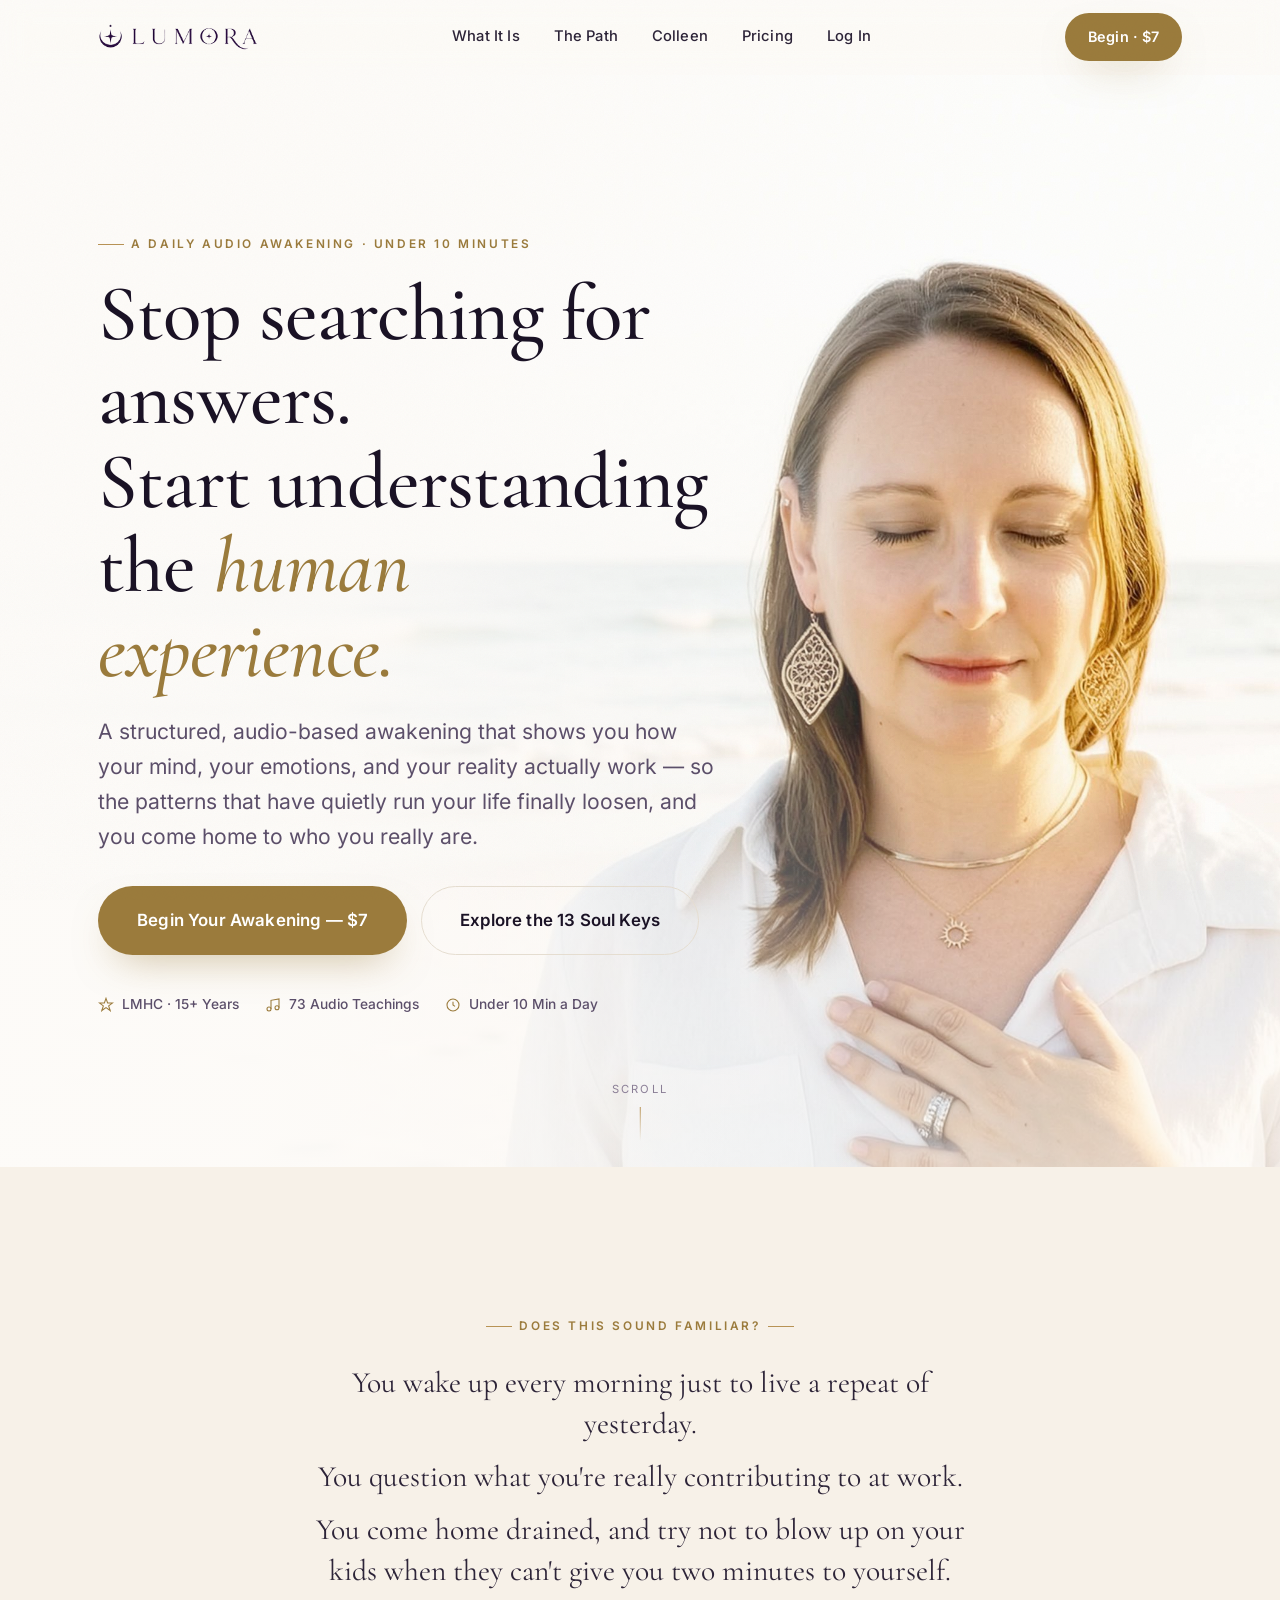
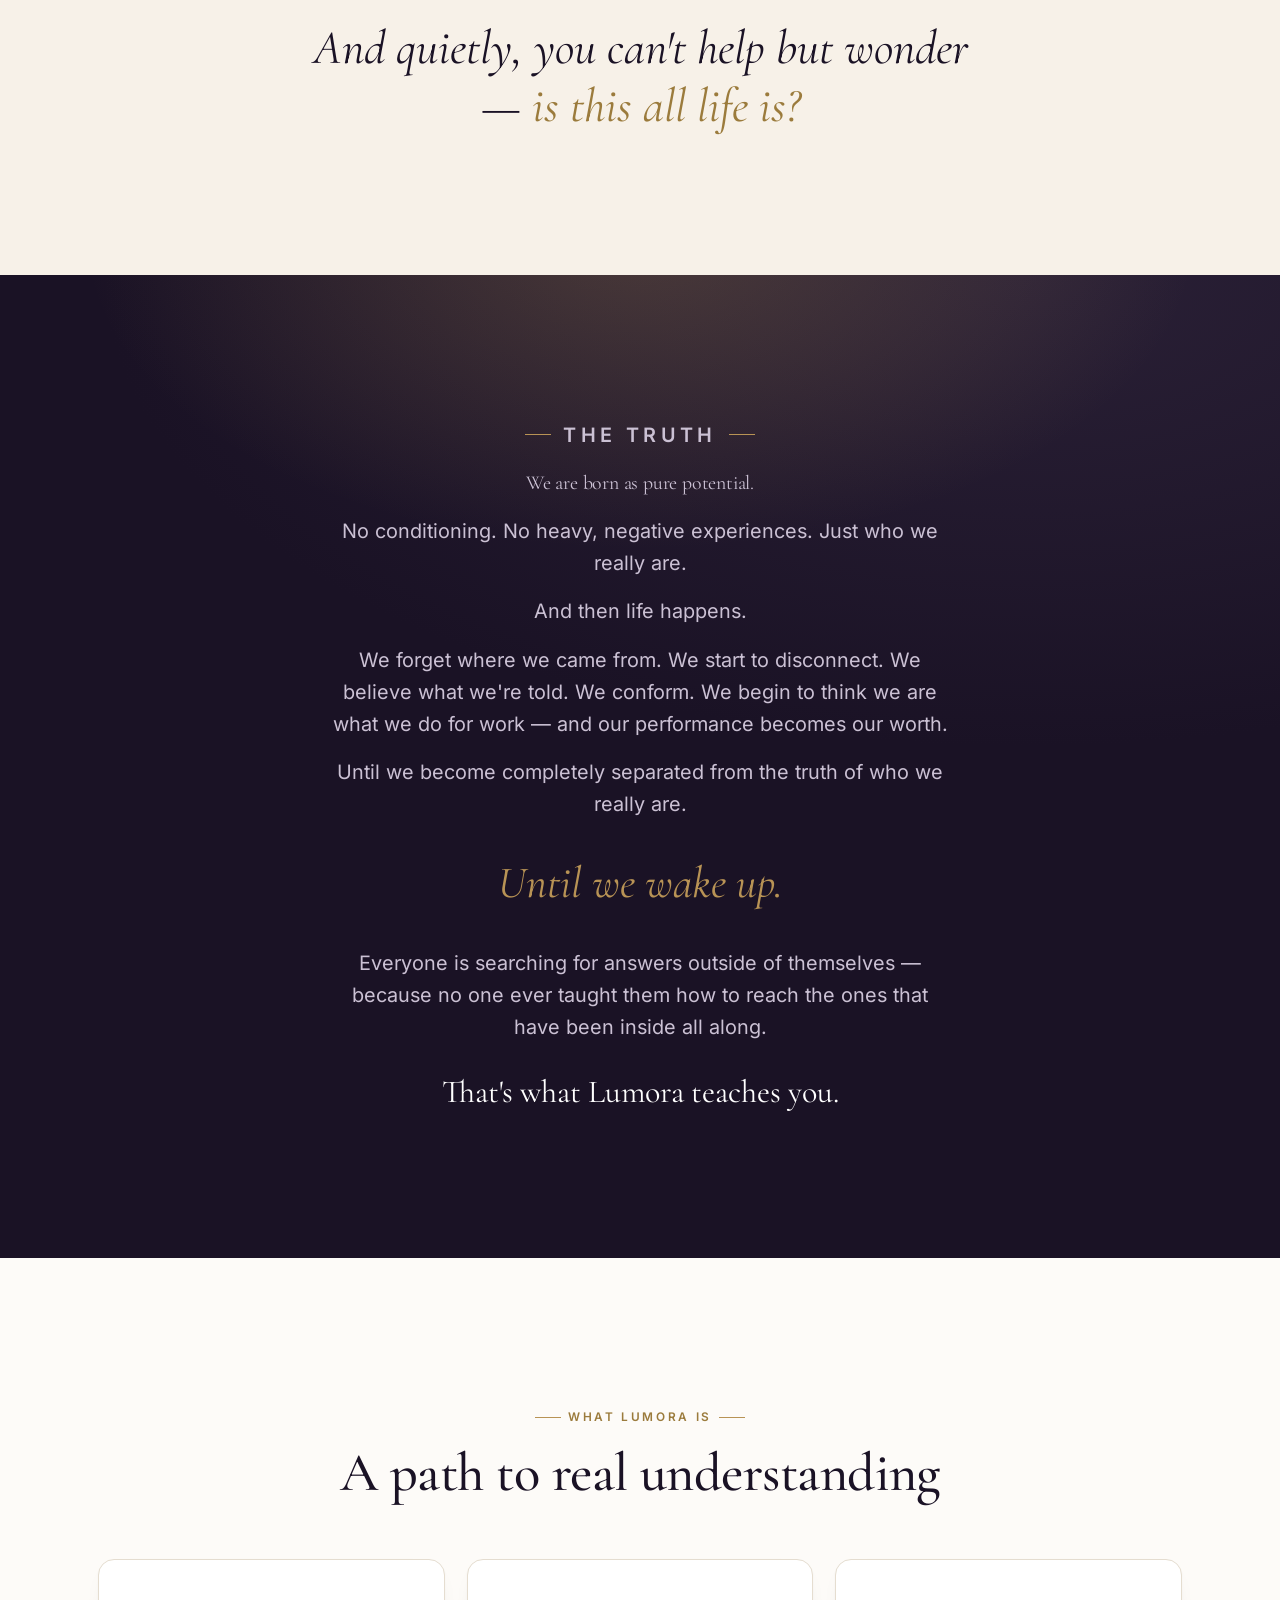
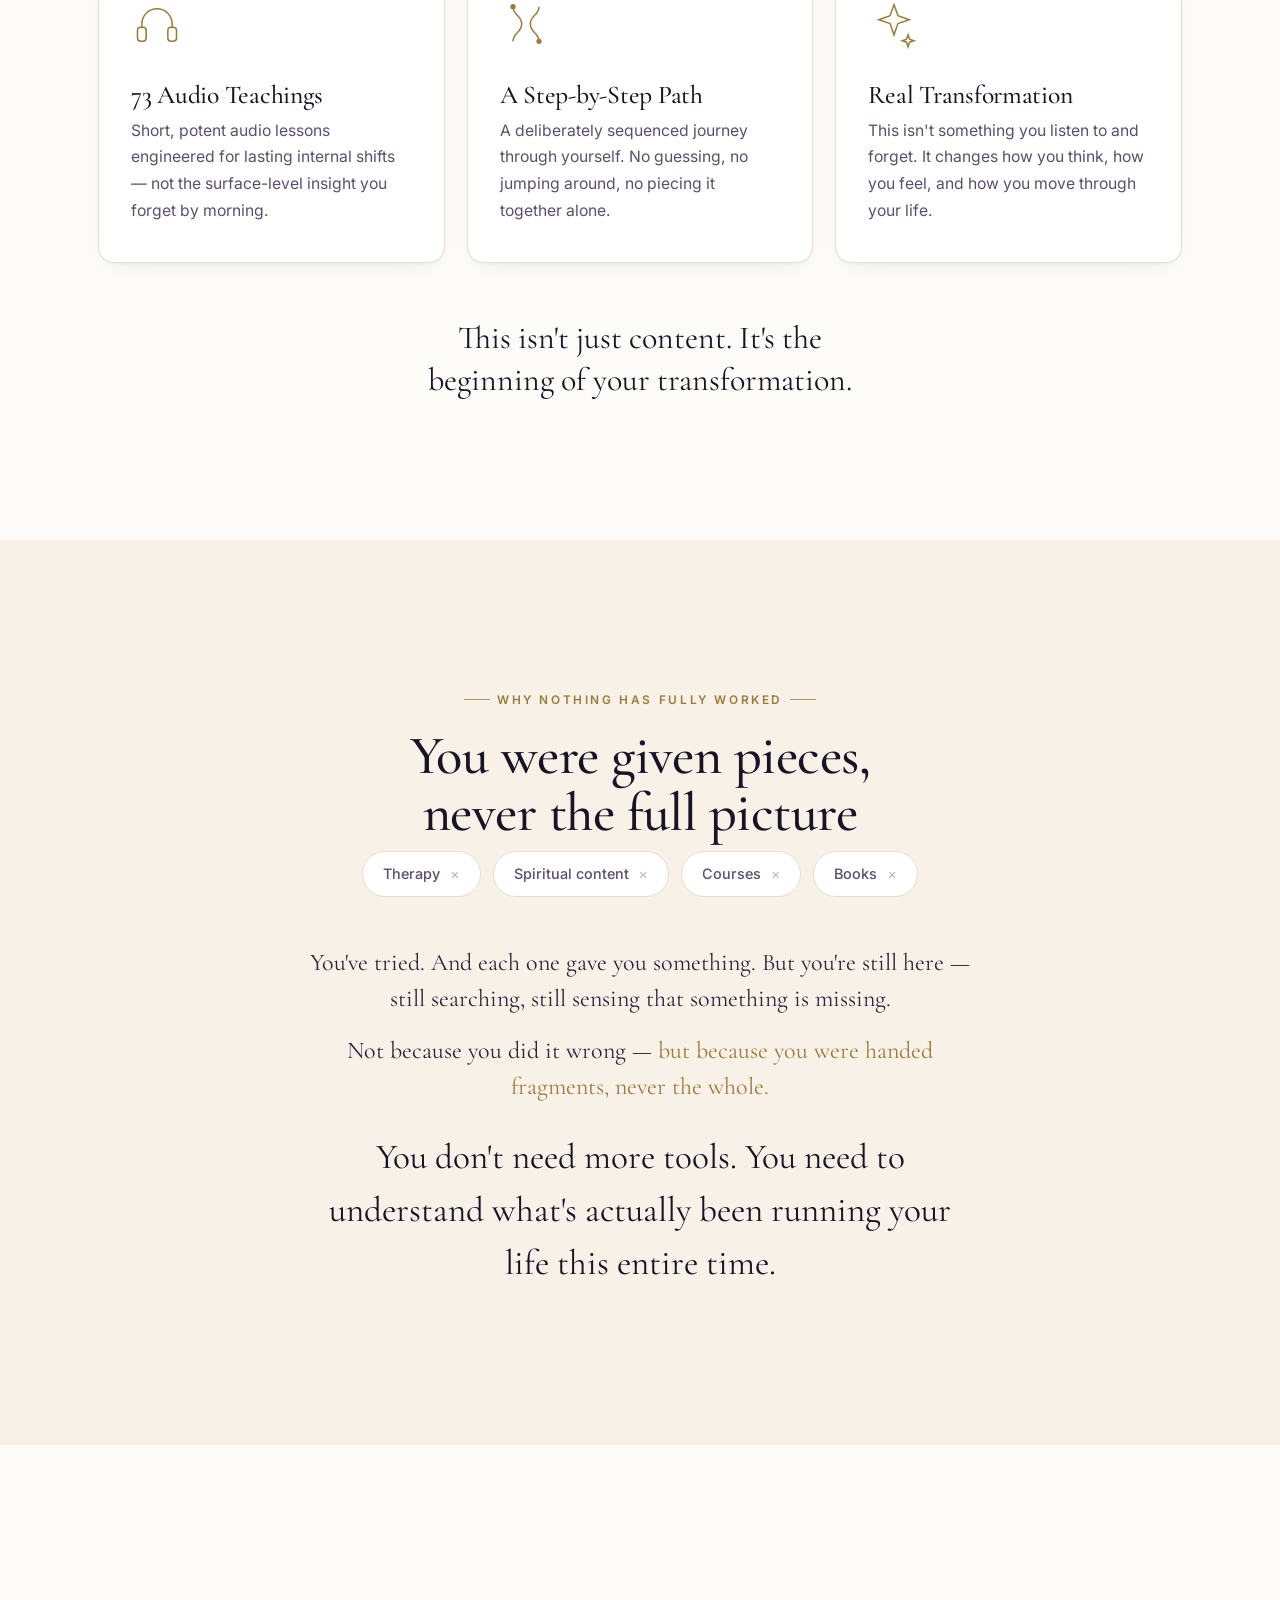
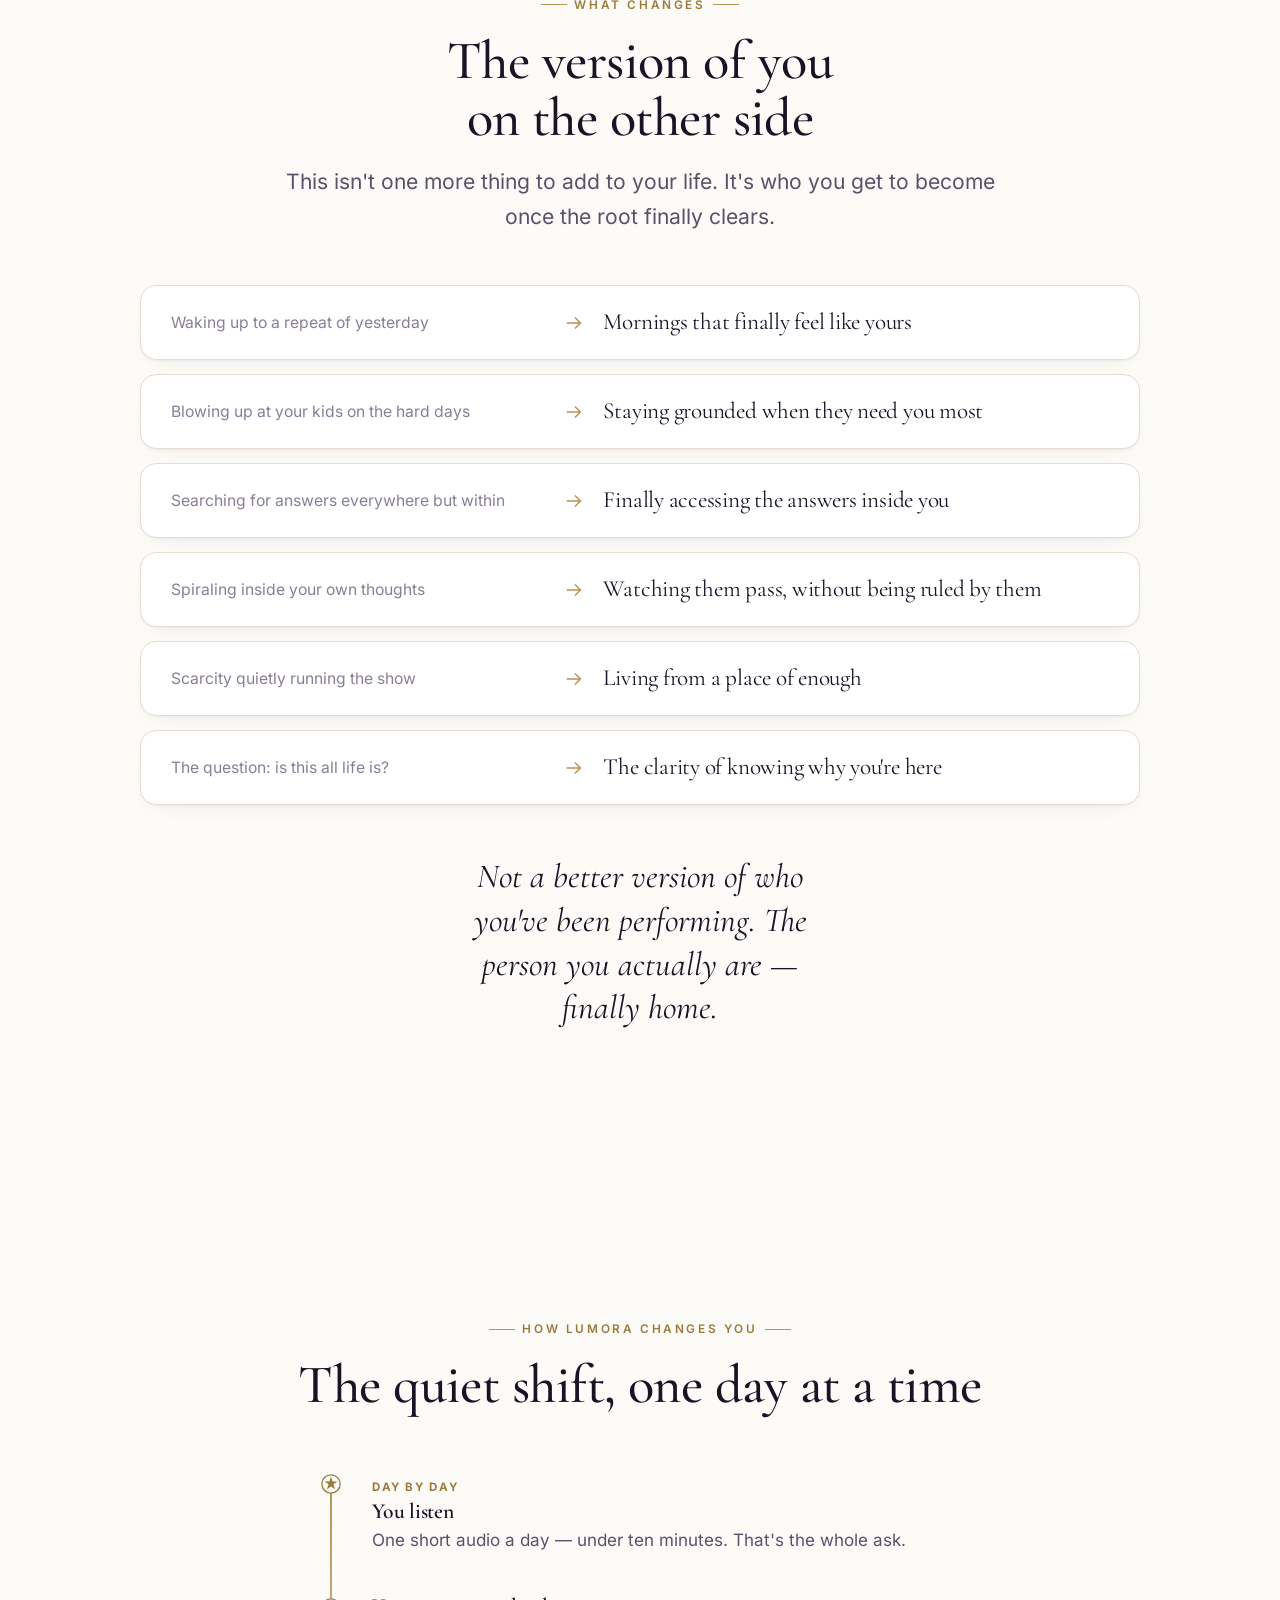
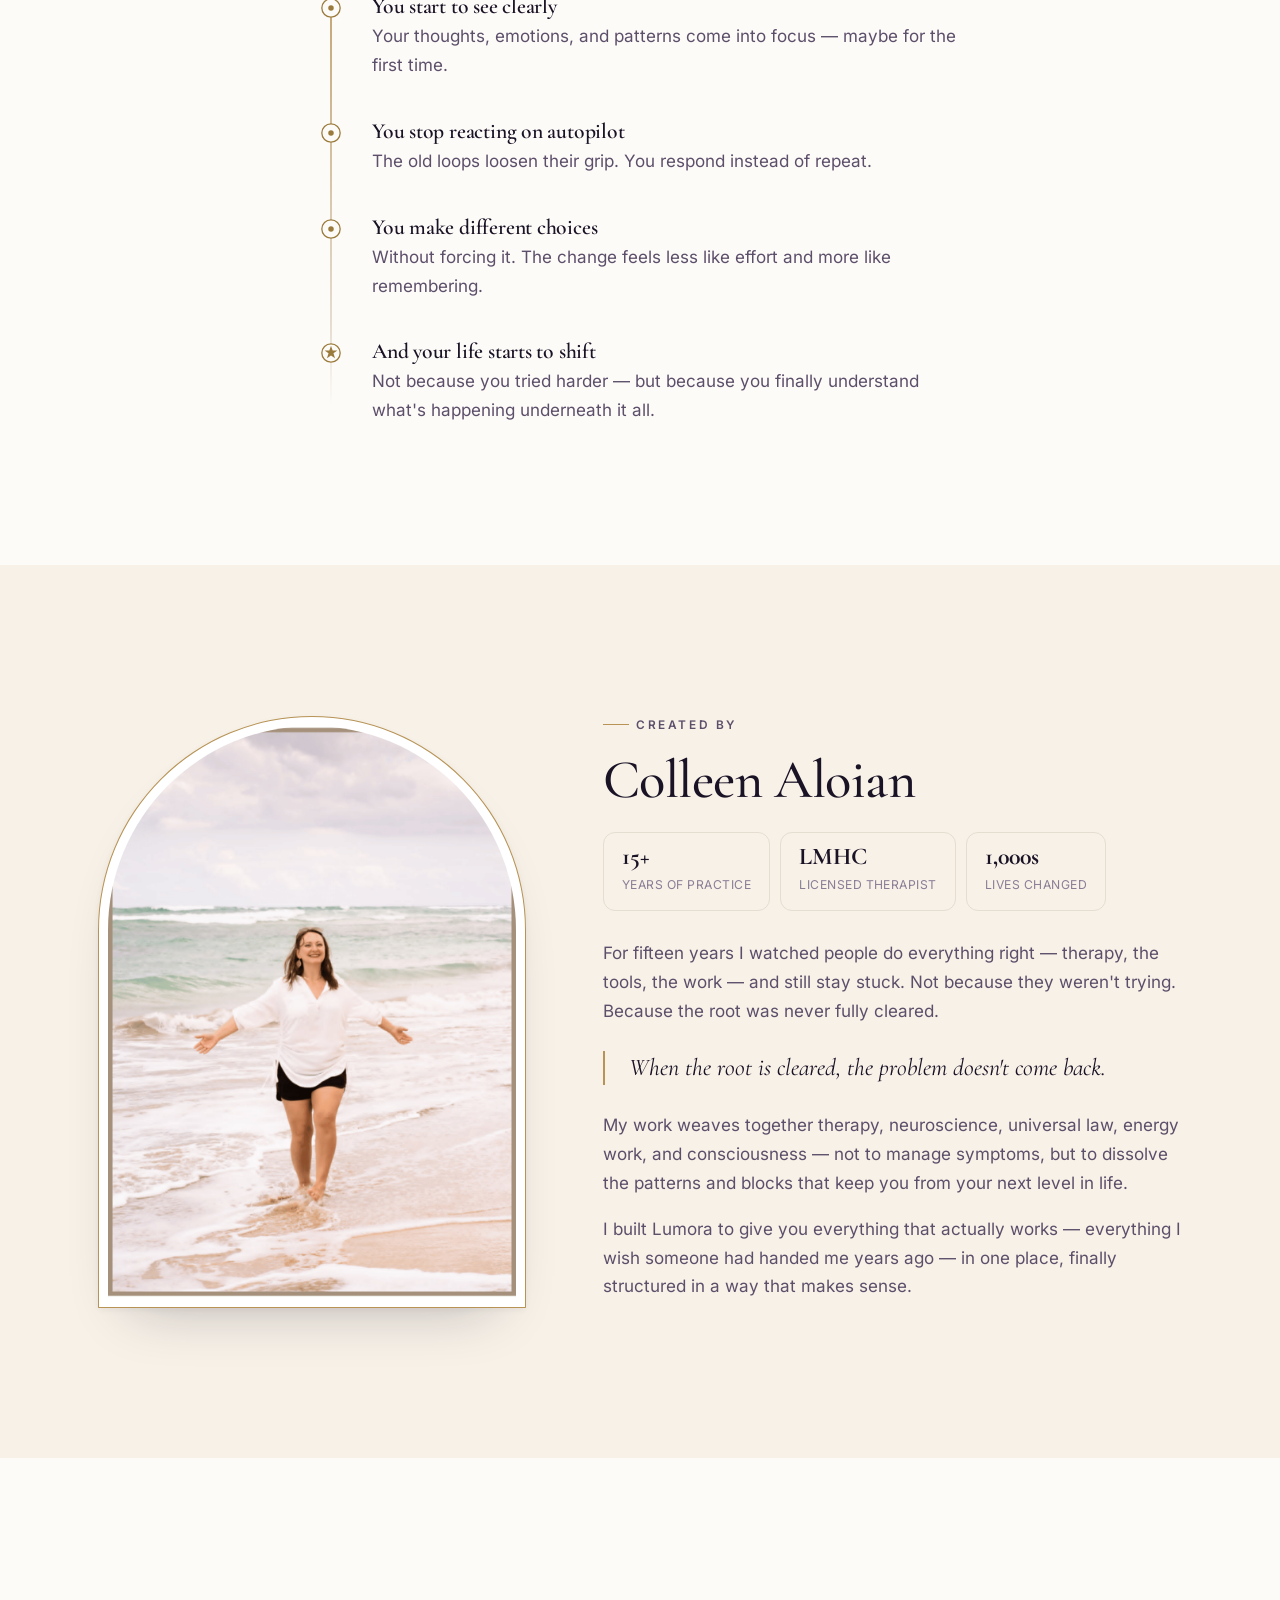
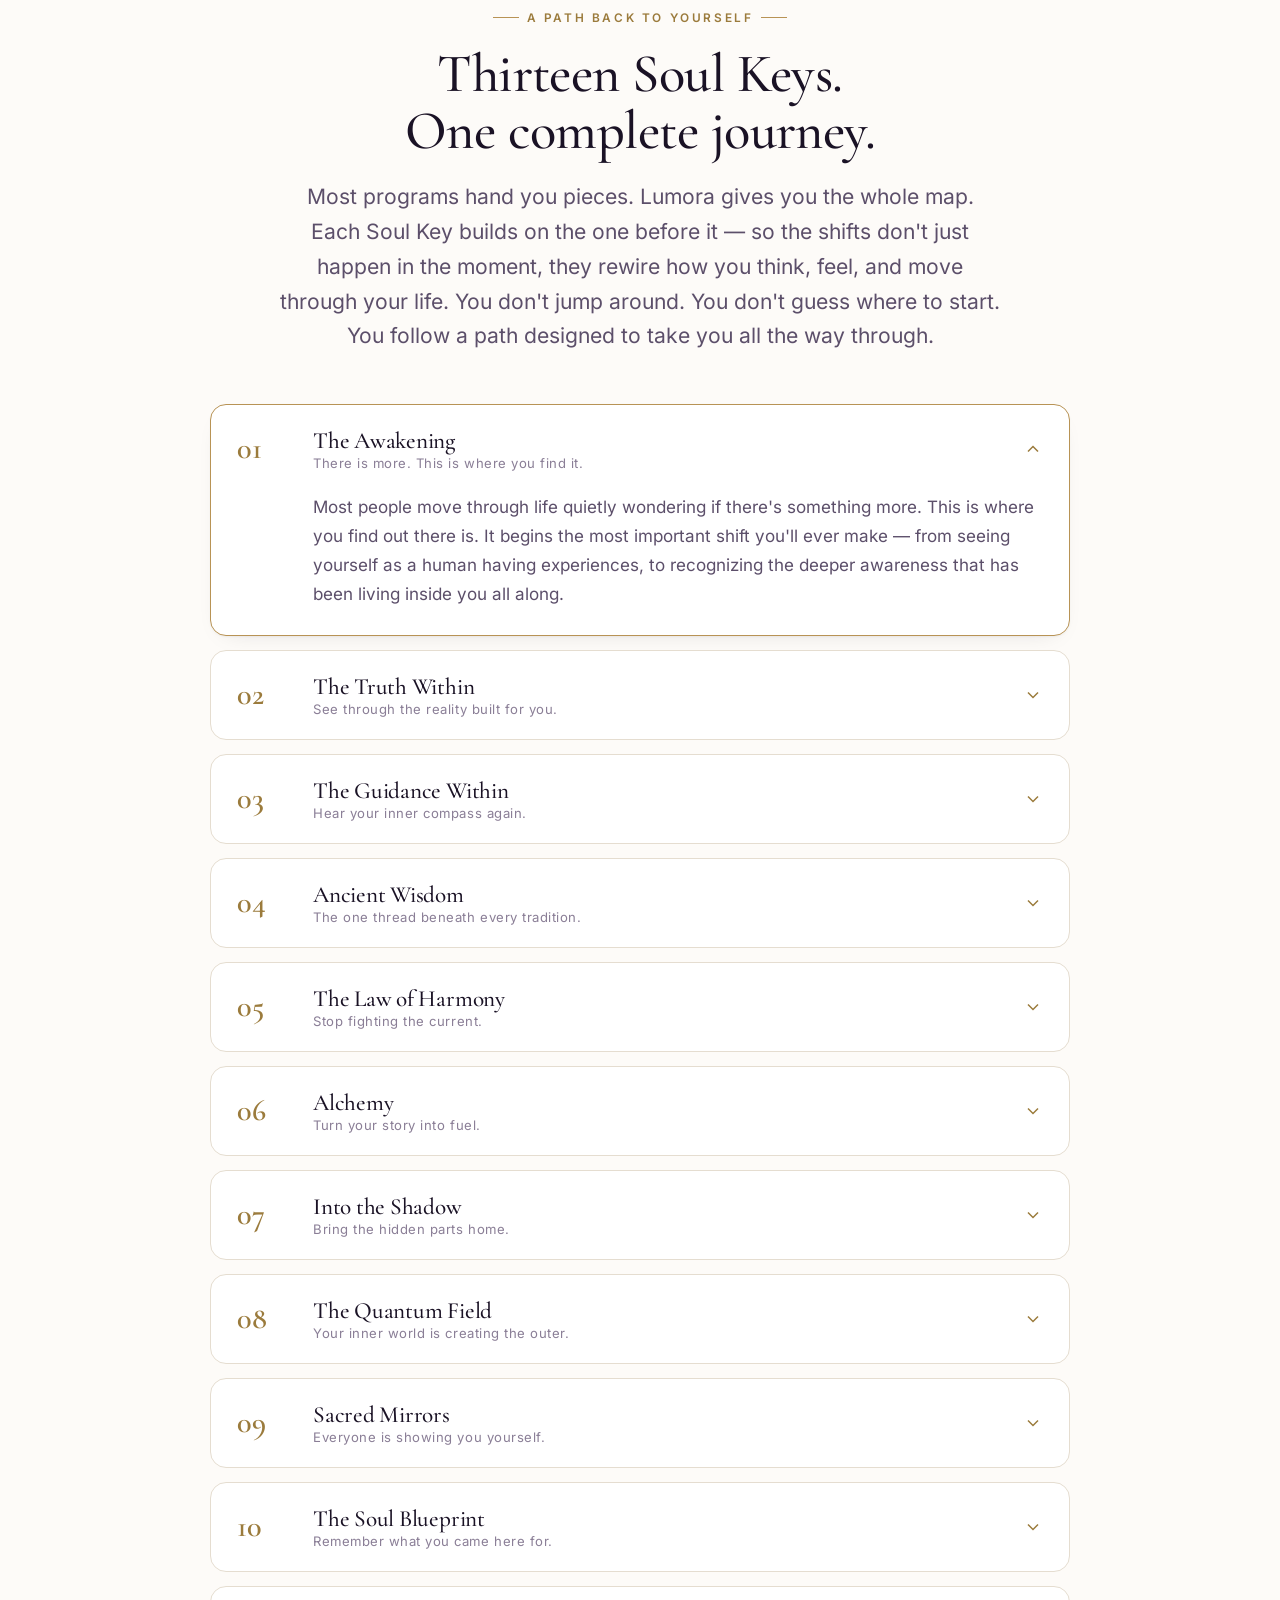
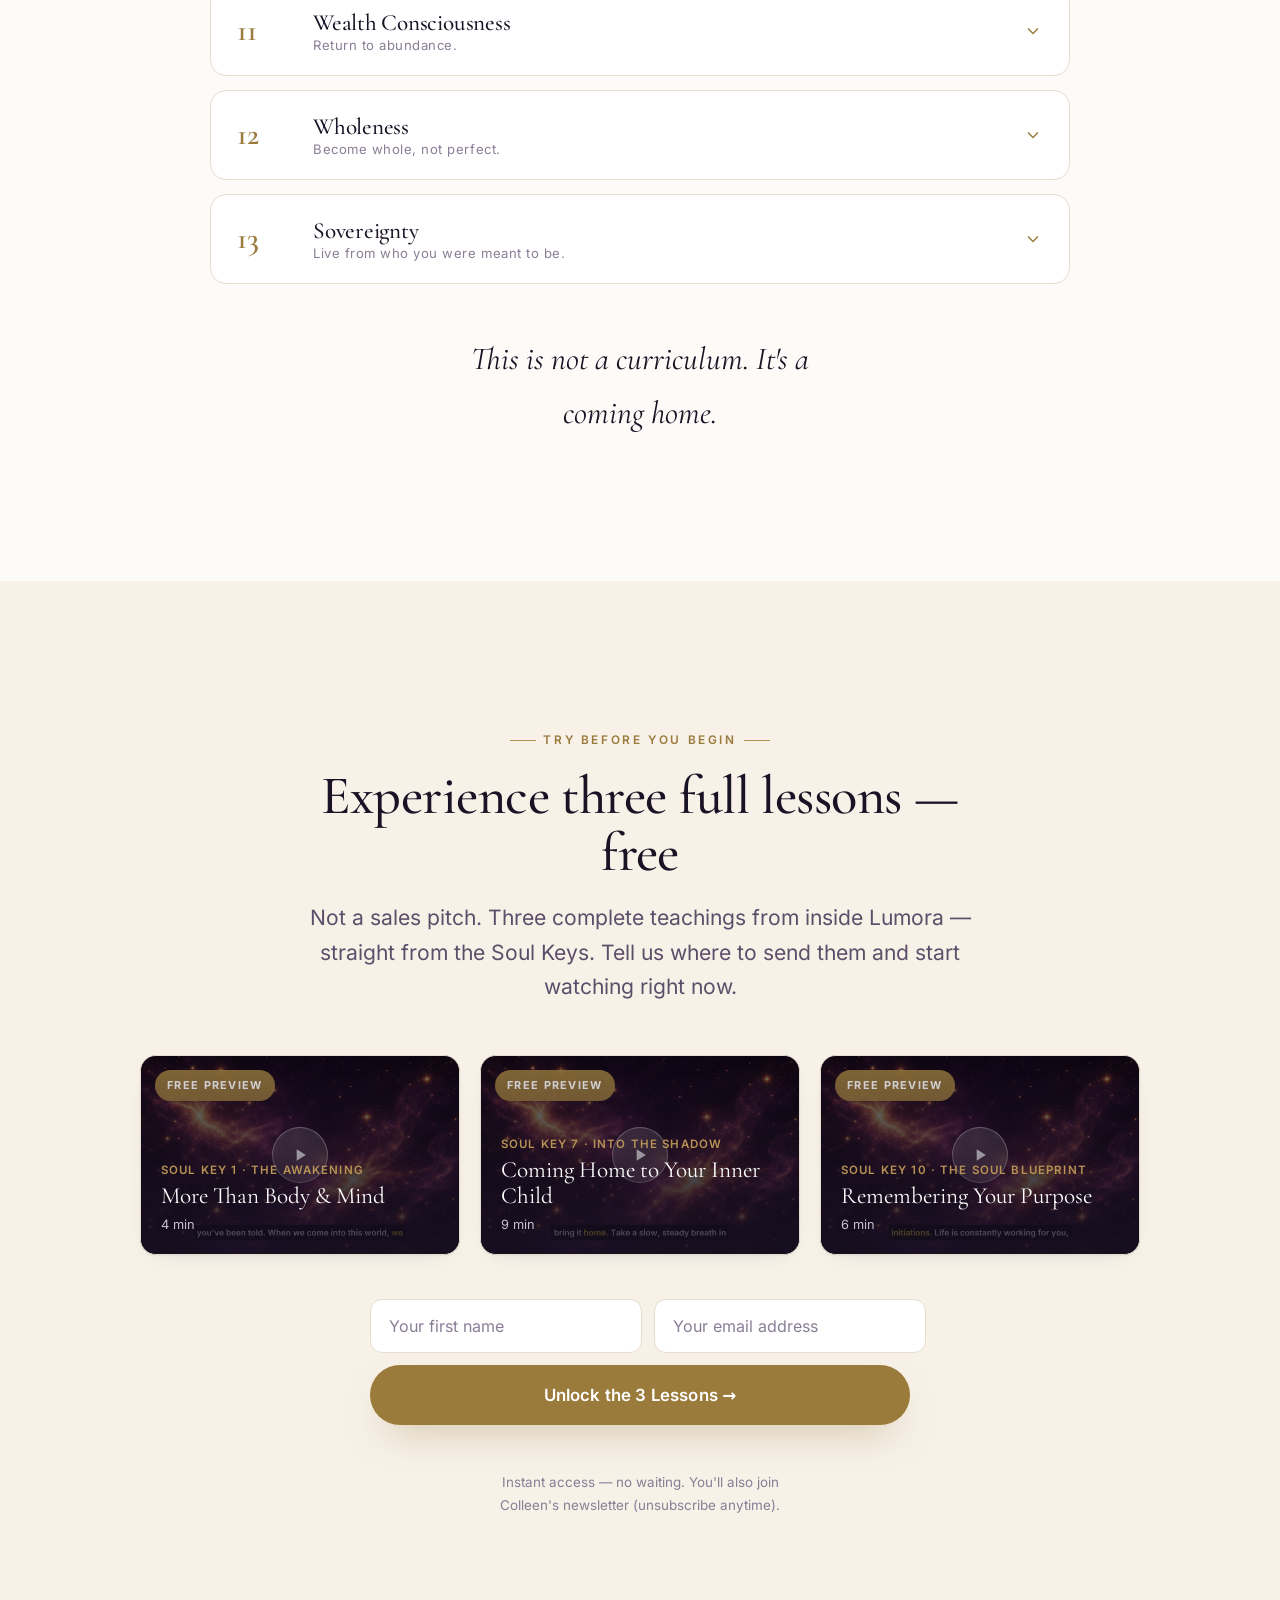
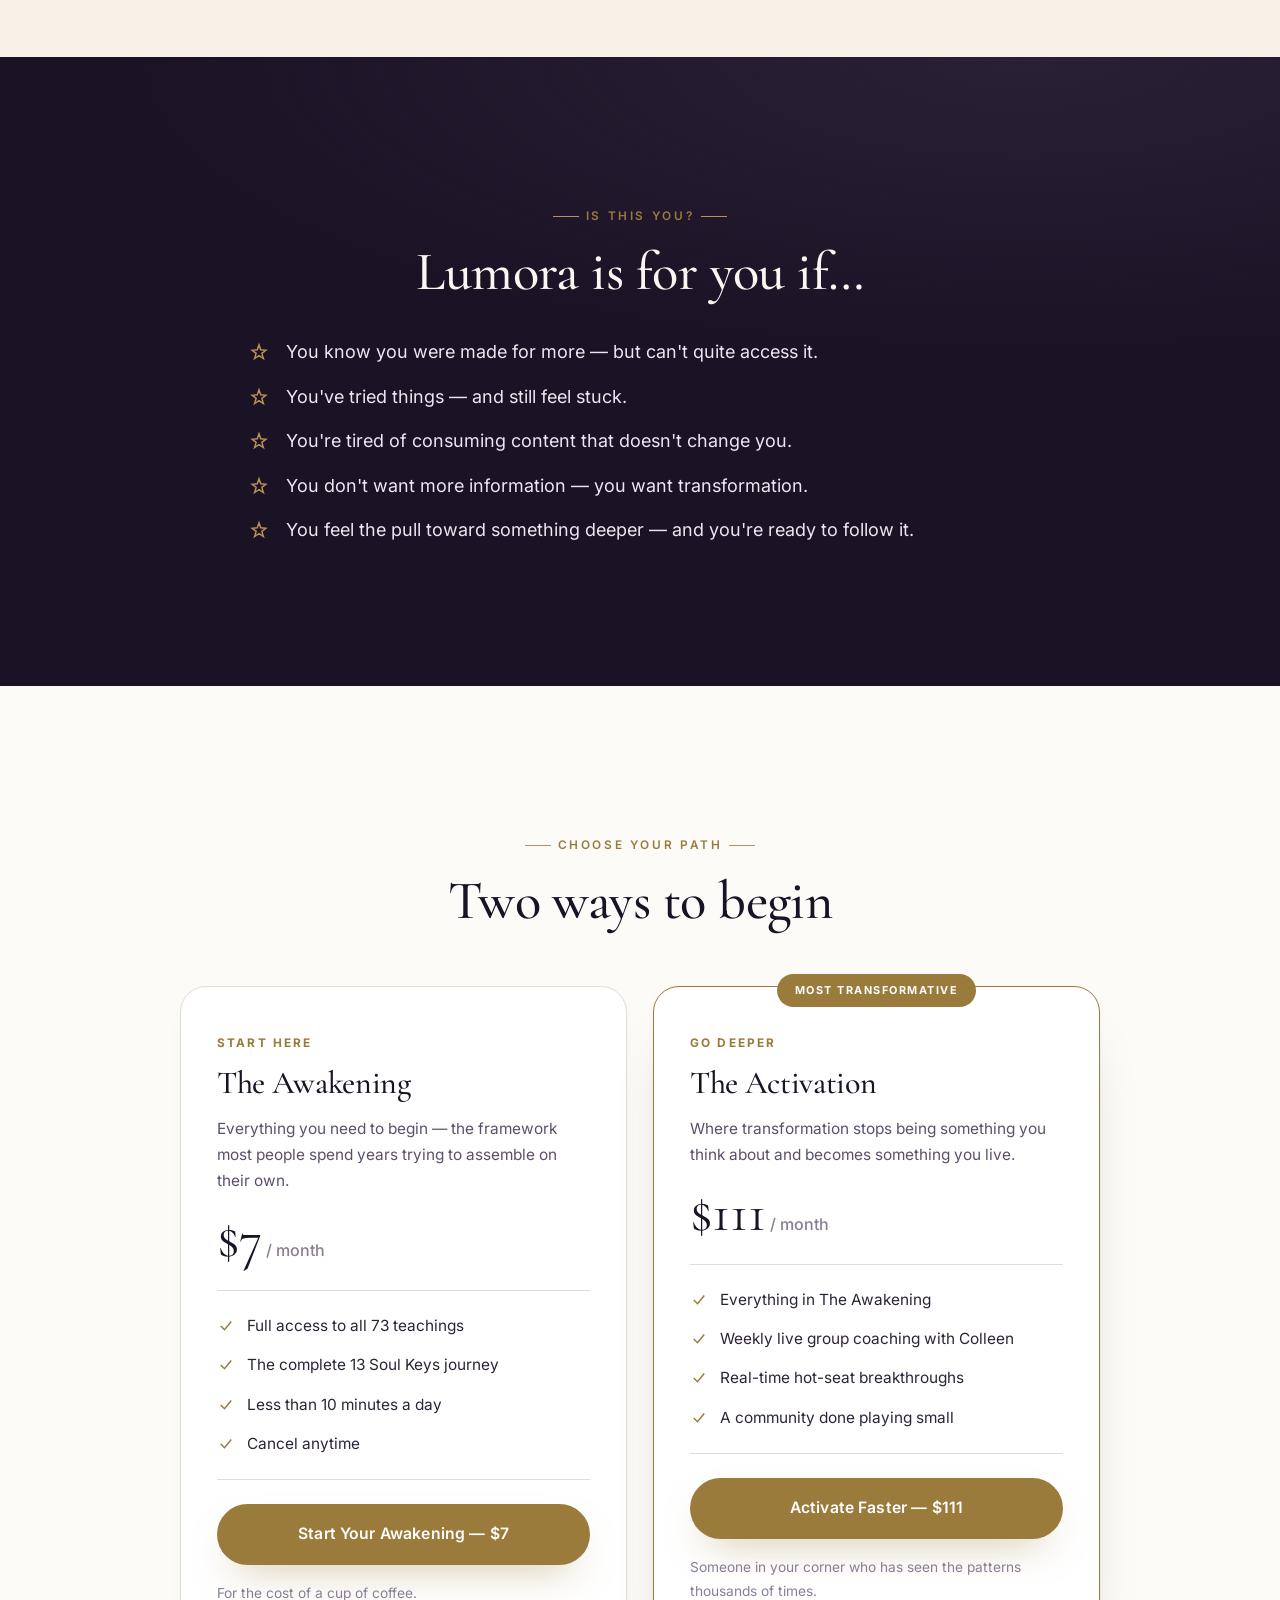
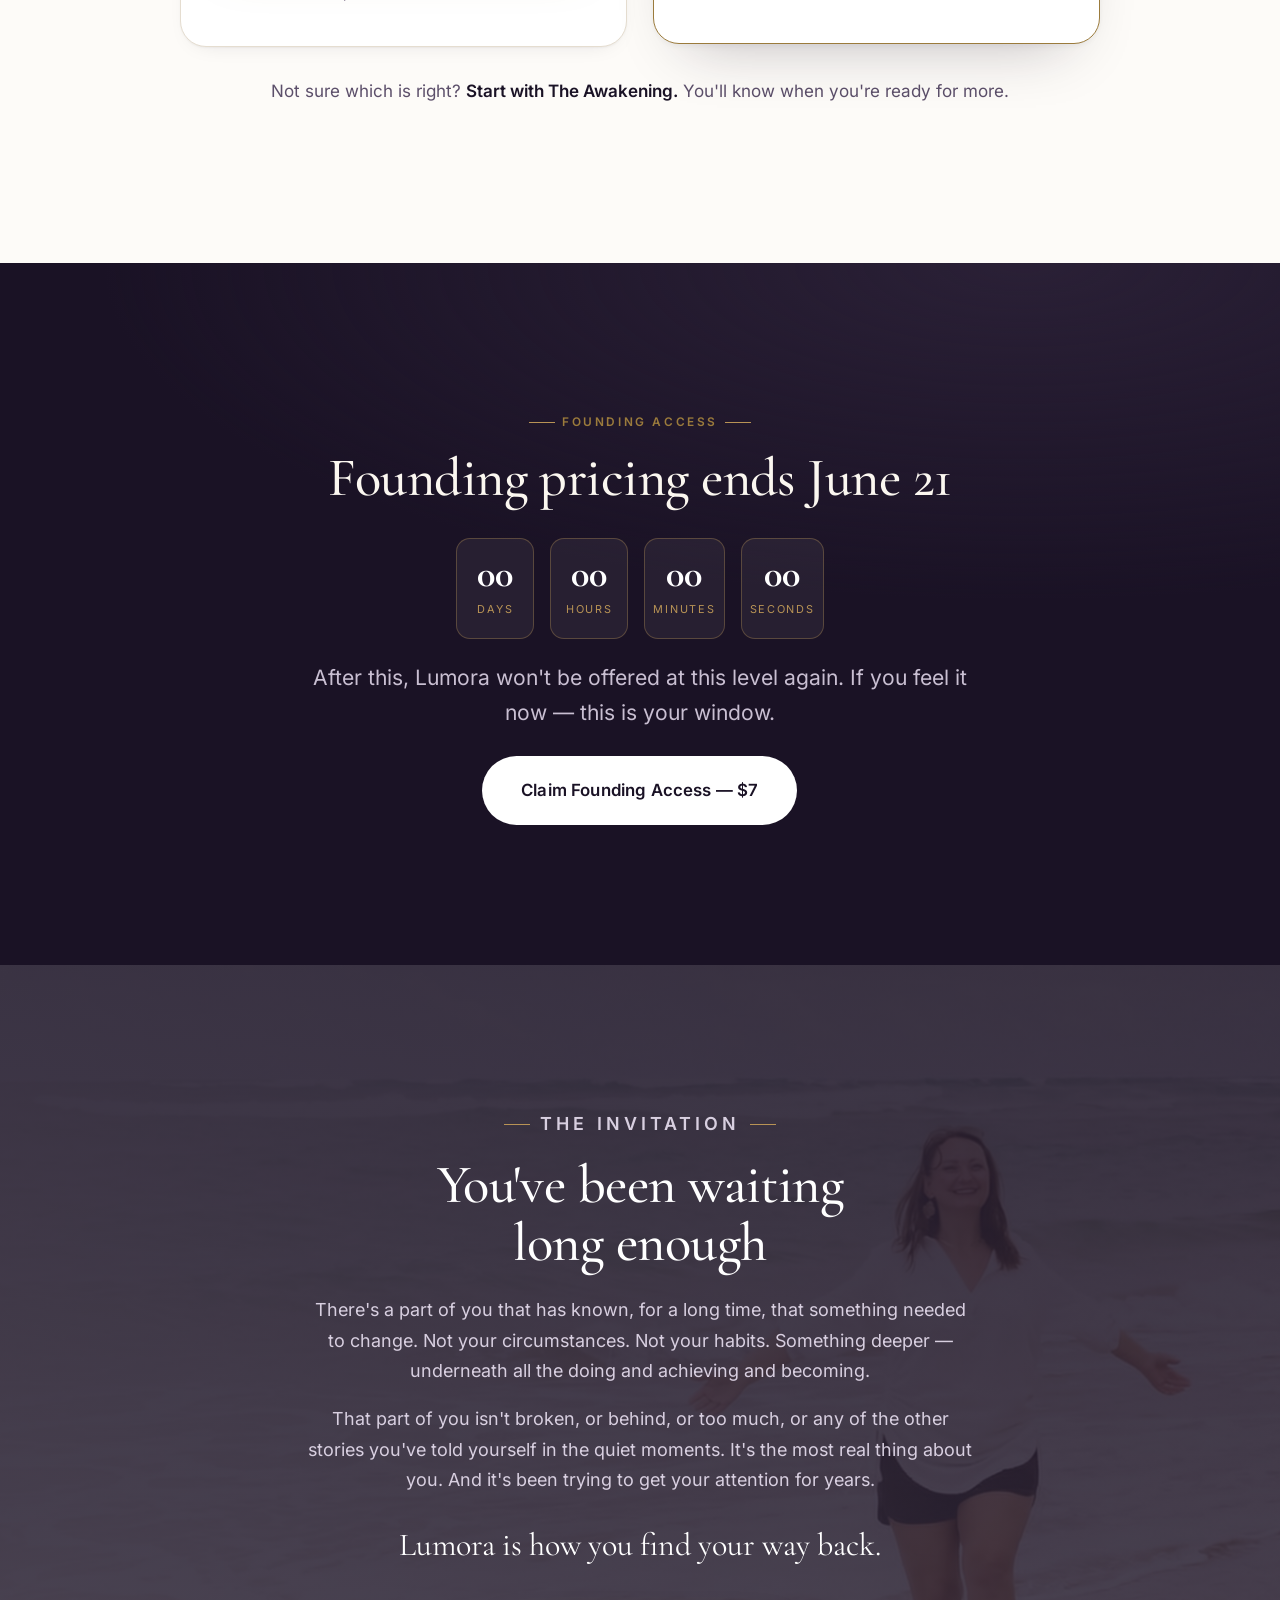
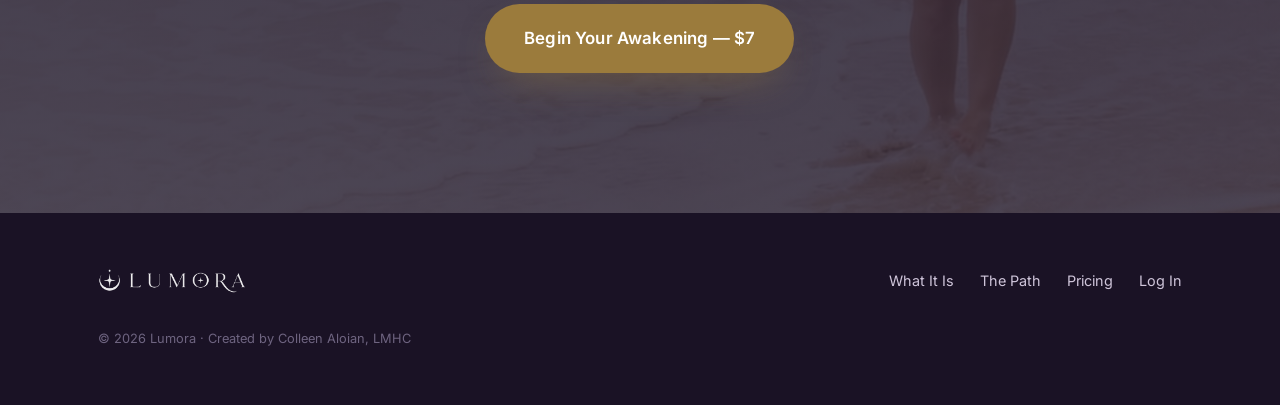
==== site/index.html @ 6a623c7a "Add free-lessons lead magnet: gated preview section + /free-lessons page - Homepage 'Try Before You " ====
<!DOCTYPE html>
<html lang="en">
<head>
<meta charset="utf-8" />
<meta name="viewport" content="width=device-width, initial-scale=1" />
<title>Lumora — Start Understanding the Human Experience</title>
<meta name="description" content="Lumora is a structured, audio-based awakening that shows you how your mind, emotions, and reality actually work — so your life can finally change. Less than 10 minutes a day. Created by Colleen Aloian, LMHC." />
<meta property="og:title" content="Lumora — Start Understanding the Human Experience" />
<meta property="og:description" content="A daily audio awakening in less than 10 minutes a day. 73 teachings across 13 Soul Keys. Created by Colleen Aloian, LMHC." />
<meta property="og:type" content="website" />
<meta property="og:image" content="assets/img/banner_1b.jpg" />
<link rel="icon" type="image/png" href="assets/img/favicon.png" />
<link rel="apple-touch-icon" href="assets/img/favicon.png" />
<link rel="preload" as="image" href="assets/img/banner_1b.jpg" />
<link rel="stylesheet" href="assets/css/lumora.css" />
<noscript><style>.reveal{opacity:1!important;transform:none!important}</style></noscript>
</head>
<body>

<!-- ============ HEADER ============ -->
<header class="site-header">
  <div class="wrap">
    <nav class="nav" aria-label="Primary">
      <a class="nav__logo" href="/" aria-label="Lumora home"><img src="assets/img/lumora-logo.png" alt="Lumora" /></a>
      <div class="nav__links" id="nav-links">
        <a href="#understand">What It Is</a>
        <a href="#path">The Path</a>
        <a href="#colleen">Colleen</a>
        <a href="#pricing">Pricing</a>
        <a class="nav__login" href="https://app.awakenlumora.com/login">Log In</a>
      </div>
      <div class="nav__right">
        <a class="btn nav__cta" href="https://app.awakenlumora.com/signup?play=founding-member-course" target="_blank" rel="noopener">Begin · $7</a>
        <button class="nav__burger" aria-label="Menu" aria-expanded="false" aria-controls="nav-links"><span></span><span></span><span></span></button>
      </div>
    </nav>
  </div>
</header>

<!-- ============ HERO ============ -->
<section class="hero">
  <div class="hero__media"><img src="assets/img/banner_1b.jpg" alt="A woman standing on the shore at golden hour, eyes closed, hand on her heart" /></div>
  <div class="hero__scrim"></div>
  <div class="wrap hero__inner">
    <div class="hero__col">
      <p class="eyebrow reveal">A Daily Audio Awakening · Under 10 Minutes</p>
      <h1 class="h-display reveal" data-d="1">Stop searching for answers.<br>Start understanding the <span class="italic-gold">human experience.</span></h1>
      <p class="lede reveal" data-d="2">A structured, audio-based awakening that shows you how your mind, your emotions, and your reality actually work — so the patterns that have quietly run your life finally loosen, and you come home to who you really are.</p>
      <div class="btn-row reveal" data-d="3">
        <a class="btn btn--lg" href="https://app.awakenlumora.com/signup?play=founding-member-course" target="_blank" rel="noopener">Begin Your Awakening — $7</a>
        <a class="btn btn--ghost btn--lg" href="#path">Explore the 13 Soul Keys</a>
      </div>
      <div class="hero__trust reveal" data-d="3">
        <span><svg width="16" height="16" viewBox="0 0 24 24" fill="none" stroke="currentColor" stroke-width="1.6"><path d="M12 2l2.4 6.9H22l-6 4.4 2.3 7-6.3-4.5L5.7 20.3 8 13.3l-6-4.4h7.6z"/></svg>LMHC · 15+ Years</span>
        <span><svg width="16" height="16" viewBox="0 0 24 24" fill="none" stroke="currentColor" stroke-width="1.6"><path d="M9 18V5l12-2v13"/><circle cx="6" cy="18" r="3"/><circle cx="18" cy="16" r="3"/></svg>73 Audio Teachings</span>
        <span><svg width="16" height="16" viewBox="0 0 24 24" fill="none" stroke="currentColor" stroke-width="1.6"><circle cx="12" cy="12" r="9"/><path d="M12 7v5l3 2"/></svg>Under 10 Min a Day</span>
      </div>
    </div>
  </div>
  <div class="scroll-cue" aria-hidden="true">Scroll<i></i></div>
</section>

<!-- ============ SCENE ============ -->
<section class="band band--cream2">
  <div class="wrap narrow center reveal">
    <p class="eyebrow eyebrow--center">Does This Sound Familiar?</p>
    <div class="scene">
      <p>You wake up every morning just to live a repeat of yesterday.</p>
      <p>You question what you're really contributing to at work.</p>
      <p>You come home drained, and try not to blow up on your kids when they can't give you two minutes to yourself.</p>
    </div>
    <p class="scene__q">And quietly, you can't help but wonder — <em>is this all life is?</em></p>
  </div>
</section>

<!-- ============ TRUTH ============ -->
<section class="band band--ink truth">
  <div class="wrap narrow center reveal">
    <p class="eyebrow eyebrow--center">The Truth</p>
    <p class="truth__lead">We are born as pure potential.</p>
    <p>No conditioning. No heavy, negative experiences. Just who we really are.</p>
    <p>And then life happens.</p>
    <p>We forget where we came from. We start to disconnect. We believe what we're told. We conform. We begin to think we are what we do for work — and our performance becomes our worth.</p>
    <p>Until we become completely separated from the truth of who we really are.</p>
    <p class="truth__turn">Until we wake up.</p>
    <p>Everyone is searching for answers outside of themselves — because no one ever taught them how to reach the ones that have been inside all along.</p>
    <p class="truth__promise">That's what Lumora teaches you.</p>
  </div>
</section>

<!-- ============ PILLARS ============ -->
<section class="band" id="understand">
  <div class="wrap">
    <div class="s-head center reveal">
      <p class="eyebrow eyebrow--center">What Lumora Is</p>
      <h2 class="h2">A path to real understanding</h2>
    </div>
    <div class="pillars">
      <article class="pillar reveal">
        <svg class="pillar__ico" viewBox="0 0 48 48" fill="none" stroke="currentColor" stroke-width="1.4"><path d="M10 28v-4a14 14 0 0 1 28 0v4"/><rect x="6" y="27" width="8" height="13" rx="3"/><rect x="34" y="27" width="8" height="13" rx="3"/></svg>
        <h3>73 Audio Teachings</h3>
        <p>Short, potent audio lessons engineered for lasting internal shifts — not the surface-level insight you forget by morning.</p>
      </article>
      <article class="pillar reveal" data-d="1">
        <svg class="pillar__ico" viewBox="0 0 48 48" fill="none" stroke="currentColor" stroke-width="1.4"><path d="M12 40c0-8 8-8 8-16S12 16 12 8"/><path d="M36 8c0 8-8 8-8 16s8 8 8 16"/><circle cx="12" cy="8" r="2.4" fill="currentColor" stroke="none"/><circle cx="36" cy="40" r="2.4" fill="currentColor" stroke="none"/></svg>
        <h3>A Step-by-Step Path</h3>
        <p>A deliberately sequenced journey through yourself. No guessing, no jumping around, no piecing it together alone.</p>
      </article>
      <article class="pillar reveal" data-d="2">
        <svg class="pillar__ico" viewBox="0 0 48 48" fill="none" stroke="currentColor" stroke-width="1.4"><path d="M24 6l3.6 10.4L38 20l-10.4 3.6L24 34l-3.6-10.4L10 20l10.4-3.6z"/><path d="M37 34l1.4 4 4 1.4-4 1.4L37 45l-1.4-4.2-4-1.4 4-1.4z"/></svg>
        <h3>Real Transformation</h3>
        <p>This isn't something you listen to and forget. It changes how you think, how you feel, and how you move through your life.</p>
      </article>
    </div>
    <p class="center reveal" style="font-family:var(--serif);font-size:clamp(1.4rem,2.6vw,2rem);color:var(--ink);margin:54px auto 0;max-width:30ch;line-height:1.3">This isn't just content. It's the beginning of your transformation.</p>
  </div>
</section>

<!-- ============ CONTRAST ============ -->
<section class="band band--cream2">
  <div class="wrap narrow center">
    <div class="reveal">
      <p class="eyebrow eyebrow--center">Why Nothing Has Fully Worked</p>
      <h2 class="h2">You were given pieces,<br>never the full picture</h2>
    </div>
    <div class="tried reveal" data-d="1">
      <span>Therapy</span><span>Spiritual content</span><span>Courses</span><span>Books</span>
    </div>
    <div class="contrast-copy reveal" data-d="2">
      <p>You've tried. And each one gave you something. But you're still here — still searching, still sensing that something is missing.</p>
      <p>Not because you did it wrong — <span class="turn">but because you were handed fragments, never the whole.</span></p>
      <p class="big">You don't need more tools. You need to understand what's actually been running your life this entire time.</p>
    </div>
  </div>
</section>

<!-- ============ TRANSFORMATION ============ -->
<section class="band">
  <div class="wrap">
    <div class="s-head center reveal" style="margin-inline:auto">
      <p class="eyebrow eyebrow--center">What Changes</p>
      <h2 class="h2">The version of you<br>on the other side</h2>
      <p class="lede" style="margin-top:1.1rem">This isn't one more thing to add to your life. It's who you get to become once the root finally clears.</p>
    </div>
    <div class="shifts">
      <div class="shift reveal">
        <span class="shift__from">Waking up to a repeat of yesterday</span>
        <span class="shift__arrow"><svg width="22" height="22" viewBox="0 0 24 24" fill="none" stroke="currentColor" stroke-width="1.6"><path d="M4 12h15M13 6l6 6-6 6"/></svg></span>
        <span class="shift__to">Mornings that finally feel like yours</span>
      </div>
      <div class="shift reveal">
        <span class="shift__from">Blowing up at your kids on the hard days</span>
        <span class="shift__arrow"><svg width="22" height="22" viewBox="0 0 24 24" fill="none" stroke="currentColor" stroke-width="1.6"><path d="M4 12h15M13 6l6 6-6 6"/></svg></span>
        <span class="shift__to">Staying grounded when they need you most</span>
      </div>
      <div class="shift reveal">
        <span class="shift__from">Searching for answers everywhere but within</span>
        <span class="shift__arrow"><svg width="22" height="22" viewBox="0 0 24 24" fill="none" stroke="currentColor" stroke-width="1.6"><path d="M4 12h15M13 6l6 6-6 6"/></svg></span>
        <span class="shift__to">Finally accessing the answers inside you</span>
      </div>
      <div class="shift reveal">
        <span class="shift__from">Spiraling inside your own thoughts</span>
        <span class="shift__arrow"><svg width="22" height="22" viewBox="0 0 24 24" fill="none" stroke="currentColor" stroke-width="1.6"><path d="M4 12h15M13 6l6 6-6 6"/></svg></span>
        <span class="shift__to">Watching them pass, without being ruled by them</span>
      </div>
      <div class="shift reveal">
        <span class="shift__from">Scarcity quietly running the show</span>
        <span class="shift__arrow"><svg width="22" height="22" viewBox="0 0 24 24" fill="none" stroke="currentColor" stroke-width="1.6"><path d="M4 12h15M13 6l6 6-6 6"/></svg></span>
        <span class="shift__to">Living from a place of enough</span>
      </div>
      <div class="shift reveal">
        <span class="shift__from">The question: is this all life is?</span>
        <span class="shift__arrow"><svg width="22" height="22" viewBox="0 0 24 24" fill="none" stroke="currentColor" stroke-width="1.6"><path d="M4 12h15M13 6l6 6-6 6"/></svg></span>
        <span class="shift__to">The clarity of knowing why you're here</span>
      </div>
    </div>
    <p class="center reveal" style="font-family:var(--serif);font-style:italic;font-size:clamp(1.4rem,2.8vw,2.1rem);color:var(--ink);margin:50px auto 0;max-width:24ch;line-height:1.3">Not a better version of who you've been performing. The person you actually are — finally home.</p>
  </div>
</section>

<!-- ============ HOW IT WORKS ============ -->
<section class="band" id="how">
  <div class="wrap">
    <div class="s-head center reveal">
      <p class="eyebrow eyebrow--center">How Lumora Changes You</p>
      <h2 class="h2">The quiet shift, one day at a time</h2>
    </div>
    <div class="steps">
      <div class="step reveal">
        <svg class="step__dot" viewBox="0 0 24 24" fill="none" stroke="currentColor" stroke-width="1.4" style="color:var(--gold)"><circle cx="12" cy="12" r="10" fill="var(--cream)"/><path d="M12 4l1.8 5.2H19l-4.3 3.2 1.7 5.2L12 14.6 7.6 17.6l1.7-5.2L5 9.2h5.2z" fill="currentColor" stroke="none"/></svg>
        <span class="step__num">Day by day</span>
        <h4>You listen</h4>
        <p>One short audio a day — under ten minutes. That's the whole ask.</p>
      </div>
      <div class="step reveal">
        <svg class="step__dot" viewBox="0 0 24 24" fill="none" stroke="currentColor" stroke-width="1.4" style="color:var(--gold)"><circle cx="12" cy="12" r="10" fill="var(--cream)"/><circle cx="12" cy="12" r="3" fill="currentColor" stroke="none"/></svg>
        <h4>You start to see clearly</h4>
        <p>Your thoughts, emotions, and patterns come into focus — maybe for the first time.</p>
      </div>
      <div class="step reveal">
        <svg class="step__dot" viewBox="0 0 24 24" fill="none" stroke="currentColor" stroke-width="1.4" style="color:var(--gold)"><circle cx="12" cy="12" r="10" fill="var(--cream)"/><circle cx="12" cy="12" r="3" fill="currentColor" stroke="none"/></svg>
        <h4>You stop reacting on autopilot</h4>
        <p>The old loops loosen their grip. You respond instead of repeat.</p>
      </div>
      <div class="step reveal">
        <svg class="step__dot" viewBox="0 0 24 24" fill="none" stroke="currentColor" stroke-width="1.4" style="color:var(--gold)"><circle cx="12" cy="12" r="10" fill="var(--cream)"/><circle cx="12" cy="12" r="3" fill="currentColor" stroke="none"/></svg>
        <h4>You make different choices</h4>
        <p>Without forcing it. The change feels less like effort and more like remembering.</p>
      </div>
      <div class="step reveal">
        <svg class="step__dot" viewBox="0 0 24 24" fill="none" stroke="currentColor" stroke-width="1.4" style="color:var(--gold)"><circle cx="12" cy="12" r="10" fill="var(--cream)"/><path d="M12 4l1.8 5.2H19l-4.3 3.2 1.7 5.2L12 14.6 7.6 17.6l1.7-5.2L5 9.2h5.2z" fill="currentColor" stroke="none"/></svg>
        <h4>And your life starts to shift</h4>
        <p>Not because you tried harder — but because you finally understand what's happening underneath it all.</p>
      </div>
    </div>
  </div>
</section>

<!-- ============ FOUNDER ============ -->
<section class="band band--cream2" id="colleen">
  <div class="wrap founder">
    <div class="founder__photo reveal"><img src="assets/img/img_44.png" alt="Colleen Aloian walking along the shore" /></div>
    <div class="founder__copy reveal" data-d="1">
      <p class="eyebrow">Created By</p>
      <h2 class="h2">Colleen Aloian</h2>
      <div class="founder__stats">
        <div class="stat"><b>15+</b><small>Years of practice</small></div>
        <div class="stat"><b>LMHC</b><small>Licensed therapist</small></div>
        <div class="stat"><b>1,000s</b><small>Lives changed</small></div>
      </div>
      <p>For fifteen years I watched people do everything right — therapy, the tools, the work — and still stay stuck. Not because they weren't trying. Because the root was never fully cleared.</p>
      <blockquote>When the root is cleared, the problem doesn't come back.</blockquote>
      <p>My work weaves together therapy, neuroscience, universal law, energy work, and consciousness — not to manage symptoms, but to dissolve the patterns and blocks that keep you from your next level in life.</p>
      <p>I built Lumora to give you everything that actually works — everything I wish someone had handed me years ago — in one place, finally structured in a way that makes sense.</p>
    </div>
  </div>
</section>

<!-- ============ SOUL KEYS ============ -->
<section class="band" id="path">
  <div class="wrap">
    <div class="s-head center reveal keys-intro" style="margin-inline:auto">
      <p class="eyebrow eyebrow--center">A Path Back to Yourself</p>
      <h2 class="h2">Thirteen Soul Keys.<br>One complete journey.</h2>
      <p class="lede" style="margin-top:1.2rem">Most programs hand you pieces. Lumora gives you the whole map. Each Soul Key builds on the one before it — so the shifts don't just happen in the moment, they rewire how you think, feel, and move through your life. You don't jump around. You don't guess where to start. You follow a path designed to take you all the way through.</p>
    </div>

    <div class="keys reveal">
      <div class="key open">
        <button class="key__btn" aria-expanded="true">
          <span class="key__num">01</span>
          <span class="key__title"><b>The Awakening</b><small>There is more. This is where you find it.</small></span>
          <svg class="key__chev" width="20" height="20" viewBox="0 0 24 24" fill="none" stroke="currentColor" stroke-width="1.8"><path d="M6 9l6 6 6-6"/></svg>
        </button>
        <div class="key__body"><p>Most people move through life quietly wondering if there's something more. This is where you find out there is. It begins the most important shift you'll ever make — from seeing yourself as a human having experiences, to recognizing the deeper awareness that has been living inside you all along.</p></div>
      </div>
      <div class="key">
        <button class="key__btn" aria-expanded="false">
          <span class="key__num">02</span>
          <span class="key__title"><b>The Truth Within</b><small>See through the reality built for you.</small></span>
          <svg class="key__chev" width="20" height="20" viewBox="0 0 24 24" fill="none" stroke="currentColor" stroke-width="1.8"><path d="M6 9l6 6 6-6"/></svg>
        </button>
        <div class="key__body"><p>You've been living inside a reality built by someone else. The beliefs, the rules, the stories about who you are and what's possible were planted before you were old enough to question them. This level helps you finally see through them — so you can begin choosing your own truth.</p></div>
      </div>
      <div class="key">
        <button class="key__btn" aria-expanded="false">
          <span class="key__num">03</span>
          <span class="key__title"><b>The Guidance Within</b><small>Hear your inner compass again.</small></span>
          <svg class="key__chev" width="20" height="20" viewBox="0 0 24 24" fill="none" stroke="currentColor" stroke-width="1.8"><path d="M6 9l6 6 6-6"/></svg>
        </button>
        <div class="key__body"><p>You have an inner compass that has always known the way. This level teaches you how to hear it again — how to tell the difference between the voice of fear that keeps you small, and the voice of intuition that leads you home.</p></div>
      </div>
      <div class="key">
        <button class="key__btn" aria-expanded="false">
          <span class="key__num">04</span>
          <span class="key__title"><b>Ancient Wisdom</b><small>The one thread beneath every tradition.</small></span>
          <svg class="key__chev" width="20" height="20" viewBox="0 0 24 24" fill="none" stroke="currentColor" stroke-width="1.8"><path d="M6 9l6 6 6-6"/></svg>
        </button>
        <div class="key__body"><p>Across every tradition, every culture, every corner of human history, one truth has remained constant: love is the thread that runs through all of it. This level helps you recognize the unity underneath the differences — and let that wisdom become the foundation everything else is built on.</p></div>
      </div>
      <div class="key">
        <button class="key__btn" aria-expanded="false">
          <span class="key__num">05</span>
          <span class="key__title"><b>The Law of Harmony</b><small>Stop fighting the current.</small></span>
          <svg class="key__chev" width="20" height="20" viewBox="0 0 24 24" fill="none" stroke="currentColor" stroke-width="1.8"><path d="M6 9l6 6 6-6"/></svg>
        </button>
        <div class="key__body"><p>The universe is not random. It is responsive. This level reveals the laws of energy always at work in your life, and shows you how to stop fighting the current and start moving with it.</p></div>
      </div>
      <div class="key">
        <button class="key__btn" aria-expanded="false">
          <span class="key__num">06</span>
          <span class="key__title"><b>Alchemy</b><small>Turn your story into fuel.</small></span>
          <svg class="key__chev" width="20" height="20" viewBox="0 0 24 24" fill="none" stroke="currentColor" stroke-width="1.8"><path d="M6 9l6 6 6-6"/></svg>
        </button>
        <div class="key__body"><p>You've been through things that were meant to break you. They didn't. This level is where you stop surviving your story and start using it — where every hard season becomes fuel, and every wound becomes wisdom.</p></div>
      </div>
      <div class="key">
        <button class="key__btn" aria-expanded="false">
          <span class="key__num">07</span>
          <span class="key__title"><b>Into the Shadow</b><small>Bring the hidden parts home.</small></span>
          <svg class="key__chev" width="20" height="20" viewBox="0 0 24 24" fill="none" stroke="currentColor" stroke-width="1.8"><path d="M6 9l6 6 6-6"/></svg>
        </button>
        <div class="key__body"><p>Every pattern you can't seem to break, every reaction you can't explain, every part of yourself you've been hiding — this is where it all gets to come home. This level meets your ego, your inner child, and your trauma not with force but with compassion, and turns what's been hidden into your greatest source of wholeness.</p></div>
      </div>
      <div class="key">
        <button class="key__btn" aria-expanded="false">
          <span class="key__num">08</span>
          <span class="key__title"><b>The Quantum Field</b><small>Your inner world is creating the outer.</small></span>
          <svg class="key__chev" width="20" height="20" viewBox="0 0 24 24" fill="none" stroke="currentColor" stroke-width="1.8"><path d="M6 9l6 6 6-6"/></svg>
        </button>
        <div class="key__body"><p>Your inner world is not separate from your outer reality — it's creating it. This level bridges science and spirituality to show you exactly how your consciousness shapes your experience, and how to work with that field intentionally rather than unconsciously.</p></div>
      </div>
      <div class="key">
        <button class="key__btn" aria-expanded="false">
          <span class="key__num">09</span>
          <span class="key__title"><b>Sacred Mirrors</b><small>Everyone is showing you yourself.</small></span>
          <svg class="key__chev" width="20" height="20" viewBox="0 0 24 24" fill="none" stroke="currentColor" stroke-width="1.8"><path d="M6 9l6 6 6-6"/></svg>
        </button>
        <div class="key__body"><p>Every person in your life is showing you something about yourself — the ones who inspire you, the ones who trigger you, the ones who broke your heart. This level transforms the way you experience every relationship by teaching you to see the reflection instead of just the reaction.</p></div>
      </div>
      <div class="key">
        <button class="key__btn" aria-expanded="false">
          <span class="key__num">10</span>
          <span class="key__title"><b>The Soul Blueprint</b><small>Remember what you came here for.</small></span>
          <svg class="key__chev" width="20" height="20" viewBox="0 0 24 24" fill="none" stroke="currentColor" stroke-width="1.8"><path d="M6 9l6 6 6-6"/></svg>
        </button>
        <div class="key__body"><p>Your purpose is not something you find. It's something you remember. This level reveals how your life experiences, your gifts, and your authentic design have been pointing toward the same thing all along — and how to finally stop chasing clarity and start living it.</p></div>
      </div>
      <div class="key">
        <button class="key__btn" aria-expanded="false">
          <span class="key__num">11</span>
          <span class="key__title"><b>Wealth Consciousness</b><small>Return to abundance.</small></span>
          <svg class="key__chev" width="20" height="20" viewBox="0 0 24 24" fill="none" stroke="currentColor" stroke-width="1.8"><path d="M6 9l6 6 6-6"/></svg>
        </button>
        <div class="key__body"><p>Scarcity is not a circumstance. It's a frequency — and you inherited it. This level dismantles the beliefs about money, worthiness, and lack that were passed down to you, and replaces them with the truth your soul already knows: abundance isn't something you earn. It's something you return to.</p></div>
      </div>
      <div class="key">
        <button class="key__btn" aria-expanded="false">
          <span class="key__num">12</span>
          <span class="key__title"><b>Wholeness</b><small>Become whole, not perfect.</small></span>
          <svg class="key__chev" width="20" height="20" viewBox="0 0 24 24" fill="none" stroke="currentColor" stroke-width="1.8"><path d="M6 9l6 6 6-6"/></svg>
        </button>
        <div class="key__body"><p>You're not here to become perfect. You're here to become whole. This level is the integration point — where you stop abandoning the parts of yourself the world told you to hide, stop performing for your own spiritual progress, and finally let all of you belong.</p></div>
      </div>
      <div class="key">
        <button class="key__btn" aria-expanded="false">
          <span class="key__num">13</span>
          <span class="key__title"><b>Sovereignty</b><small>Live from who you were meant to be.</small></span>
          <svg class="key__chev" width="20" height="20" viewBox="0 0 24 24" fill="none" stroke="currentColor" stroke-width="1.8"><path d="M6 9l6 6 6-6"/></svg>
        </button>
        <div class="key__body"><p>This is what you've been building toward. Not a destination — a way of being. The moment you stop waiting for permission from your past, your fear, or anyone else, and start living from the version of yourself you were always meant to become. Quietly. Powerfully. On your own terms.</p></div>
      </div>
    </div>

    <p class="center reveal" style="font-family:var(--serif);font-style:italic;font-size:clamp(1.4rem,2.6vw,2rem);color:var(--ink);margin:48px auto 0;max-width:28ch">This is not a curriculum. It's a coming home.</p>
  </div>
</section>

<!-- ============ FREE LESSONS (lead capture) ============ -->
<section class="band band--cream2" id="free-lessons">
  <div class="wrap">
    <div class="s-head center reveal" style="margin-inline:auto">
      <p class="eyebrow eyebrow--center">Try Before You Begin</p>
      <h2 class="h2">Experience three full lessons — free</h2>
      <p class="lede" style="margin-top:1.1rem">Not a sales pitch. Three complete teachings from inside Lumora — straight from the Soul Keys. Tell us where to send them and start watching right now.</p>
    </div>

    <div class="fl-cards reveal">
      <div class="fl-card">
        <img src="assets/img/lesson-01-poster.jpg" alt="Lesson 1 — More Than Body & Mind" loading="lazy" />
        <span class="fl-card__badge">Free Preview</span>
        <span class="fl-play"><svg width="20" height="20" viewBox="0 0 24 24" fill="#fff"><path d="M8 5v14l11-7z"/></svg></span>
        <div class="fl-card__overlay">
          <span class="fl-card__key">Soul Key 1 · The Awakening</span>
          <span class="fl-card__title">More Than Body &amp; Mind</span>
          <span class="fl-card__dur">4 min</span>
        </div>
      </div>
      <div class="fl-card">
        <img src="assets/img/lesson-07-poster.jpg" alt="Lesson 7 — Coming Home to Your Inner Child" loading="lazy" />
        <span class="fl-card__badge">Free Preview</span>
        <span class="fl-play"><svg width="20" height="20" viewBox="0 0 24 24" fill="#fff"><path d="M8 5v14l11-7z"/></svg></span>
        <div class="fl-card__overlay">
          <span class="fl-card__key">Soul Key 7 · Into the Shadow</span>
          <span class="fl-card__title">Coming Home to Your Inner Child</span>
          <span class="fl-card__dur">9 min</span>
        </div>
      </div>
      <div class="fl-card">
        <img src="assets/img/lesson-10-poster.jpg" alt="Lesson 10 — Remembering Your Purpose" loading="lazy" />
        <span class="fl-card__badge">Free Preview</span>
        <span class="fl-play"><svg width="20" height="20" viewBox="0 0 24 24" fill="#fff"><path d="M8 5v14l11-7z"/></svg></span>
        <div class="fl-card__overlay">
          <span class="fl-card__key">Soul Key 10 · The Soul Blueprint</span>
          <span class="fl-card__title">Remembering Your Purpose</span>
          <span class="fl-card__dur">6 min</span>
        </div>
      </div>
    </div>

    <form class="fl-form reveal" id="fl-form" novalidate>
      <div class="fl-form__row">
        <input class="fl-input" type="text" name="name" id="fl-name" placeholder="Your first name" autocomplete="given-name" required />
        <input class="fl-input" type="email" name="email" id="fl-email" placeholder="Your email address" autocomplete="email" required />
      </div>
      <input class="fl-hp" type="text" name="company" id="fl-company" tabindex="-1" autocomplete="off" aria-hidden="true" />
      <button class="btn btn--lg" type="submit">Unlock the 3 Lessons →</button>
      <p class="fl-msg" id="fl-msg" role="status" aria-live="polite"></p>
      <p class="fl-note">Instant access — no waiting. You'll also join Colleen's newsletter (unsubscribe anytime).</p>
    </form>
  </div>
</section>

<!-- ============ FOR YOU IF ============ -->
<section class="band band--ink">
  <div class="wrap foryou">
    <div class="s-head center reveal" style="margin-inline:auto">
      <p class="eyebrow eyebrow--center">Is This You?</p>
      <h2 class="h2">Lumora is for you if…</h2>
    </div>
    <ul class="reveal" data-d="1">
      <li><svg width="22" height="22" viewBox="0 0 24 24" fill="none" stroke="currentColor" stroke-width="1.6"><path d="M12 3l1.9 5.5L19.5 9l-4.4 3.4 1.7 5.6L12 14.8 7.2 18l1.7-5.6L4.5 9l5.6-.5z"/></svg>You know you were made for more — but can't quite access it.</li>
      <li><svg width="22" height="22" viewBox="0 0 24 24" fill="none" stroke="currentColor" stroke-width="1.6"><path d="M12 3l1.9 5.5L19.5 9l-4.4 3.4 1.7 5.6L12 14.8 7.2 18l1.7-5.6L4.5 9l5.6-.5z"/></svg>You've tried things — and still feel stuck.</li>
      <li><svg width="22" height="22" viewBox="0 0 24 24" fill="none" stroke="currentColor" stroke-width="1.6"><path d="M12 3l1.9 5.5L19.5 9l-4.4 3.4 1.7 5.6L12 14.8 7.2 18l1.7-5.6L4.5 9l5.6-.5z"/></svg>You're tired of consuming content that doesn't change you.</li>
      <li><svg width="22" height="22" viewBox="0 0 24 24" fill="none" stroke="currentColor" stroke-width="1.6"><path d="M12 3l1.9 5.5L19.5 9l-4.4 3.4 1.7 5.6L12 14.8 7.2 18l1.7-5.6L4.5 9l5.6-.5z"/></svg>You don't want more information — you want transformation.</li>
      <li><svg width="22" height="22" viewBox="0 0 24 24" fill="none" stroke="currentColor" stroke-width="1.6"><path d="M12 3l1.9 5.5L19.5 9l-4.4 3.4 1.7 5.6L12 14.8 7.2 18l1.7-5.6L4.5 9l5.6-.5z"/></svg>You feel the pull toward something deeper — and you're ready to follow it.</li>
    </ul>
  </div>
</section>

<!-- ============ PRICING ============ -->
<section class="band" id="pricing">
  <div class="wrap">
    <div class="s-head center reveal" style="margin-inline:auto">
      <p class="eyebrow eyebrow--center">Choose Your Path</p>
      <h2 class="h2">Two ways to begin</h2>
    </div>
    <div class="pricing">
      <article class="plan reveal">
        <span class="plan__tag">Start Here</span>
        <h3>The Awakening</h3>
        <p class="plan__sub">Everything you need to begin — the framework most people spend years trying to assemble on their own.</p>
        <div class="plan__price">$7<span> / month</span></div>
        <ul>
          <li><svg width="18" height="18" viewBox="0 0 24 24" fill="none" stroke="currentColor" stroke-width="2"><path d="M5 12l5 5 9-11"/></svg>Full access to all 73 teachings</li>
          <li><svg width="18" height="18" viewBox="0 0 24 24" fill="none" stroke="currentColor" stroke-width="2"><path d="M5 12l5 5 9-11"/></svg>The complete 13 Soul Keys journey</li>
          <li><svg width="18" height="18" viewBox="0 0 24 24" fill="none" stroke="currentColor" stroke-width="2"><path d="M5 12l5 5 9-11"/></svg>Less than 10 minutes a day</li>
          <li><svg width="18" height="18" viewBox="0 0 24 24" fill="none" stroke="currentColor" stroke-width="2"><path d="M5 12l5 5 9-11"/></svg>Cancel anytime</li>
        </ul>
        <a class="btn" href="https://app.awakenlumora.com/signup?play=founding-member-course" target="_blank" rel="noopener">Start Your Awakening — $7</a>
        <p class="plan__foot">For the cost of a cup of coffee.</p>
      </article>

      <article class="plan plan--featured reveal" data-d="1">
        <span class="plan__tag">Go Deeper</span>
        <h3>The Activation</h3>
        <p class="plan__sub">Where transformation stops being something you think about and becomes something you live.</p>
        <div class="plan__price">$111<span> / month</span></div>
        <ul>
          <li><svg width="18" height="18" viewBox="0 0 24 24" fill="none" stroke="currentColor" stroke-width="2"><path d="M5 12l5 5 9-11"/></svg>Everything in The Awakening</li>
          <li><svg width="18" height="18" viewBox="0 0 24 24" fill="none" stroke="currentColor" stroke-width="2"><path d="M5 12l5 5 9-11"/></svg>Weekly live group coaching with Colleen</li>
          <li><svg width="18" height="18" viewBox="0 0 24 24" fill="none" stroke="currentColor" stroke-width="2"><path d="M5 12l5 5 9-11"/></svg>Real-time hot-seat breakthroughs</li>
          <li><svg width="18" height="18" viewBox="0 0 24 24" fill="none" stroke="currentColor" stroke-width="2"><path d="M5 12l5 5 9-11"/></svg>A community done playing small</li>
        </ul>
        <a class="btn" href="https://app.awakenlumora.com/signup?play=founding-member-group" target="_blank" rel="noopener">Activate Faster — $111</a>
        <p class="plan__foot">Someone in your corner who has seen the patterns thousands of times.</p>
      </article>
    </div>
    <p class="pricing-note reveal">Not sure which is right? <b>Start with The Awakening.</b> You'll know when you're ready for more.</p>
  </div>
</section>

<!-- ============ URGENCY ============ -->
<section class="band band--ink urgency">
  <div class="wrap narrow reveal">
    <p class="eyebrow eyebrow--center">Founding Access</p>
    <h2 class="h2">Founding pricing ends June 21</h2>
    <div class="countdown" id="countdown" aria-label="Time remaining">
      <div class="cd"><b data-cd="d">00</b><small>Days</small></div>
      <div class="cd"><b data-cd="h">00</b><small>Hours</small></div>
      <div class="cd"><b data-cd="m">00</b><small>Minutes</small></div>
      <div class="cd"><b data-cd="s">00</b><small>Seconds</small></div>
    </div>
    <p class="lede" style="margin-top:22px">After this, Lumora won't be offered at this level again. If you feel it now — this is your window.</p>
    <div class="btn-row" style="justify-content:center;margin-top:26px">
      <a class="btn btn--lg btn--light" href="https://app.awakenlumora.com/signup?play=founding-member-course" target="_blank" rel="noopener">Claim Founding Access — $7</a>
    </div>
  </div>
</section>

<!-- ============ CLOSING ============ -->
<section class="band closing">
  <div class="closing__media"><img src="assets/img/banner_2.jpg" alt="" /></div>
  <div class="closing__scrim"></div>
  <div class="wrap narrow reveal">
    <p class="eyebrow eyebrow--center">The Invitation</p>
    <h2 class="h2">You've been waiting<br>long enough</h2>
    <p style="margin-top:1.4rem">There's a part of you that has known, for a long time, that something needed to change. Not your circumstances. Not your habits. Something deeper — underneath all the doing and achieving and becoming.</p>
    <p>That part of you isn't broken, or behind, or too much, or any of the other stories you've told yourself in the quiet moments. It's the most real thing about you. And it's been trying to get your attention for years.</p>
    <p style="font-family:var(--serif);font-size:clamp(1.4rem,3vw,2rem);color:#fff;margin-top:1.4rem">Lumora is how you find your way back.</p>
    <div class="btn-row" style="justify-content:center;margin-top:30px">
      <a class="btn btn--lg" href="https://app.awakenlumora.com/signup?play=founding-member-course" target="_blank" rel="noopener">Begin Your Awakening — $7</a>
    </div>
  </div>
</section>

<!-- ============ FOOTER ============ -->
<footer class="site-footer">
  <div class="wrap">
    <a href="/" aria-label="Lumora home"><img src="assets/img/lumora-logo.png" alt="Lumora" /></a>
    <nav class="fnav" aria-label="Footer">
      <a href="#understand">What It Is</a>
      <a href="#path">The Path</a>
      <a href="#pricing">Pricing</a>
      <a href="https://app.awakenlumora.com/login">Log In</a>
    </nav>
    <small>© <span id="yr">2026</span> Lumora · Created by Colleen Aloian, LMHC</small>
  </div>
</footer>

<script src="assets/js/site.js"></script>
</body>
</html>
---- site/assets/css/lumora.css ----
@import url("fonts2.css");

/* ============================================================== *
   LUMORA — sales page design system
   Matches app.awakenlumora.com: warm cream, plum ink, antique gold.
 * ============================================================== */

:root {
  /* surfaces */
  --cream:      #FDFBF8;
  --cream-2:    #F7F1E8;
  --cream-3:    #F2EADD;
  --white:      #FFFFFF;
  --sand:       #E5DDD0;
  --sand-soft:  #EFE7D9;

  /* ink / text (plum scale, from the app) */
  --ink:    #1A1225;
  --ink-2:  #2D2438;
  --plum:   #5C4F6A;
  --mauve:  #8A7E96;

  /* gold accents (app CTA = #9B7B3C) */
  --gold:        #9B7B3C;
  --gold-deep:   #856634;
  --gold-soft:   #B89355;
  --gold-glow:   rgba(155, 123, 60, 0.14);

  --serif: "Cormorant Garamond", Georgia, "Times New Roman", serif;
  --sans:  "Inter", ui-sans-serif, system-ui, sans-serif;

  --maxw: 1180px;
  --gut: clamp(20px, 5vw, 48px);
  --radius: 16px;
  --radius-lg: 26px;
  --shadow-sm: 0 1px 2px rgba(26,18,37,.04), 0 8px 24px -16px rgba(26,18,37,.18);
  --shadow:    0 2px 6px rgba(26,18,37,.05), 0 30px 60px -34px rgba(26,18,37,.30);
  --shadow-gold: 0 18px 40px -18px rgba(155,123,60,.55);
  --ease: cubic-bezier(.22,.61,.36,1);
}

* { box-sizing: border-box; }
html { scroll-behavior: smooth; -webkit-text-size-adjust: 100%; }
body {
  margin: 0;
  background: var(--cream);
  color: var(--ink-2);
  font-family: var(--sans);
  font-size: 17px;
  line-height: 1.7;
  -webkit-font-smoothing: antialiased;
  text-rendering: optimizeLegibility;
  overflow-x: hidden;
}
img { max-width: 100%; display: block; }
a { color: inherit; text-decoration: none; }

/* subtle paper grain over everything */
body::before {
  content: "";
  position: fixed; inset: 0; z-index: 9999; pointer-events: none;
  opacity: .035; mix-blend-mode: multiply;
  background-image: url("data:image/svg+xml,%3Csvg xmlns='http://www.w3.org/2000/svg' width='160' height='160'%3E%3Cfilter id='n'%3E%3CfeTurbulence type='fractalNoise' baseFrequency='.9' numOctaves='2'/%3E%3C/filter%3E%3Crect width='100%25' height='100%25' filter='url(%23n)'/%3E%3C/svg%3E");
}

/* ---------- layout helpers ---------- */
.wrap { max-width: var(--maxw); margin: 0 auto; padding-inline: var(--gut); }
.narrow { max-width: 760px; margin-inline: auto; }
section { position: relative; }
.band { padding-block: clamp(72px, 11vw, 140px); }
.band--cream2 { background: var(--cream-2); }
.band--ink {
  background:
    radial-gradient(120% 80% at 80% 0%, #2a2036 0%, transparent 60%),
    var(--ink);
  color: #EDE6F0;
}

/* ---------- type ---------- */
h1,h2,h3,h4 { font-family: var(--serif); font-weight: 500; color: var(--ink); line-height: 1.06; margin: 0; letter-spacing: -.01em; }
.eyebrow {
  font-family: var(--sans); font-weight: 600; font-size: .74rem;
  letter-spacing: .22em; text-transform: uppercase; color: var(--gold);
  display: inline-flex; align-items: center; gap: .6em; margin: 0 0 1.1rem;
}
.eyebrow::before { content: ""; width: 26px; height: 1px; background: var(--gold-soft); display: inline-block; }
.eyebrow--center { justify-content: center; }
.eyebrow--center::after { content: ""; width: 26px; height: 1px; background: var(--gold-soft); display: inline-block; }
.h-display { font-size: clamp(2.6rem, 6.2vw, 5rem); }
.h2 { font-size: clamp(2rem, 4.4vw, 3.4rem); }
.h3 { font-size: clamp(1.5rem, 2.4vw, 2rem); }
.italic-gold { font-style: italic; color: var(--gold); }
.lede { font-size: clamp(1.08rem, 1.7vw, 1.32rem); color: var(--plum); line-height: 1.65; }
.muted { color: var(--mauve); }
.band--ink h1,.band--ink h2,.band--ink h3 { color: #FBF7F0; }
.band--ink .lede { color: #C9BFD2; }
.center { text-align: center; }

/* serif star divider */
.star-rule { display:flex; align-items:center; justify-content:center; gap:18px; color:var(--gold-soft); margin: 0 auto; }
.star-rule::before,.star-rule::after { content:""; height:1px; width:min(120px,18vw); background:linear-gradient(90deg,transparent,var(--sand)); }
.band--ink .star-rule::before,.band--ink .star-rule::after { background:linear-gradient(90deg,transparent,rgba(184,147,85,.5)); }

/* ---------- buttons ---------- */
.btn {
  --bg: var(--gold); --fg: #fff;
  display: inline-flex; align-items: center; justify-content: center; gap: .6em;
  font-family: var(--sans); font-weight: 600; font-size: .98rem; letter-spacing: .01em;
  padding: 16px 30px; border-radius: 999px; border: 1px solid transparent;
  background: var(--bg); color: var(--fg); cursor: pointer;
  transition: transform .35s var(--ease), box-shadow .35s var(--ease), background .25s;
  box-shadow: var(--shadow-gold); will-change: transform;
}
.btn:hover { transform: translateY(-2px); background: var(--gold-deep); box-shadow: 0 24px 50px -20px rgba(133,102,52,.7); }
.btn:active { transform: translateY(0); }
.btn--ghost {
  background: transparent; color: var(--ink); border-color: var(--sand); box-shadow: none;
}
.btn--ghost:hover { background: var(--white); border-color: var(--gold-soft); color: var(--ink); box-shadow: var(--shadow-sm); }
.btn--lg { padding: 19px 38px; font-size: 1.05rem; }
.btn--light { background:#fff; color:var(--ink); box-shadow:none; border-color:transparent; }
.btn--light:hover { background:#fff; color:var(--gold-deep); }
.btn-row { display: flex; flex-wrap: wrap; gap: 14px; align-items: center; }

/* ---------- header ---------- */
.site-header {
  position: sticky; top: 0; z-index: 100;
  background: rgba(253,251,248,.78); backdrop-filter: blur(14px) saturate(1.2);
  border-bottom: 1px solid transparent; transition: border-color .3s, background .3s, box-shadow .3s;
}
.site-header.scrolled { border-color: var(--sand); box-shadow: 0 12px 30px -24px rgba(26,18,37,.4); }
.nav { display: flex; align-items: center; justify-content: space-between; height: 74px; }
.nav__logo img { height: 26px; width: auto; }
.nav__links { display: flex; align-items: center; gap: 34px; }
.nav__links a { font-size: .92rem; font-weight: 500; color: var(--ink-2); letter-spacing: .01em; position: relative; }
.nav__links a:not(.nav__cta)::after { content:""; position:absolute; left:0; bottom:-5px; height:1px; width:0; background:var(--gold); transition:width .3s var(--ease); }
.nav__links a:not(.nav__cta):hover::after { width:100%; }
.nav__right { display: flex; align-items: center; gap: 22px; }
.nav__login { font-size:.92rem; font-weight:500; color:var(--plum); }
.nav__cta { padding: 11px 22px; font-size: .9rem; }
.nav__burger { display:none; background:none; border:0; cursor:pointer; padding:8px; }
.nav__burger span { display:block; width:24px; height:2px; background:var(--ink); margin:5px 0; transition:.3s; border-radius:2px; }

/* ---------- hero ---------- */
.hero { position: relative; isolation: isolate; overflow: hidden; }
.hero__media { position: absolute; inset: 0; z-index: -2; }
.hero__media img { width: 100%; height: 100%; object-fit: cover; object-position: 72% 28%; }
.hero__scrim {
  position: absolute; inset: 0; z-index: -1;
  background:
    linear-gradient(100deg, var(--cream) 0%, rgba(253,251,248,.92) 30%, rgba(253,251,248,.45) 52%, rgba(253,251,248,0) 72%),
    linear-gradient(0deg, rgba(253,251,248,.55), transparent 40%);
}
.hero__inner { padding-block: clamp(70px, 12vw, 150px); }
.hero__col { max-width: 620px; }
.hero h1 { margin-bottom: 1.4rem; }
.hero .lede { max-width: 30em; margin-bottom: 2rem; }
.hero__trust { display:flex; flex-wrap:wrap; gap: 10px 26px; margin-top: 2.4rem; color: var(--plum); font-size: .86rem; font-weight: 500; }
.hero__trust span { display:inline-flex; align-items:center; gap:8px; }
.hero__trust svg { color: var(--gold); flex: none; }
.scroll-cue { position:absolute; left:50%; bottom:26px; transform:translateX(-50%); color:var(--mauve); font-size:.7rem; letter-spacing:.2em; text-transform:uppercase; display:flex; flex-direction:column; align-items:center; gap:8px; }
.scroll-cue i { width:1px; height:34px; background:linear-gradient(var(--gold-soft),transparent); animation: cue 2.4s var(--ease) infinite; transform-origin:top; }
@keyframes cue { 0%,100%{transform:scaleY(.4);opacity:.4} 50%{transform:scaleY(1);opacity:1} }
@keyframes navIn { from{opacity:0; transform:translateY(-10px)} to{opacity:1; transform:none} }

/* ---------- pillars ---------- */
.pillars { display: grid; grid-template-columns: repeat(3,1fr); gap: 22px; margin-top: 56px; }
.pillar {
  background: var(--white); border: 1px solid var(--sand); border-radius: var(--radius);
  padding: 38px 32px; box-shadow: var(--shadow-sm);
  transition: transform .4s var(--ease), box-shadow .4s var(--ease), border-color .4s;
}
.pillar:hover { transform: translateY(-6px); box-shadow: var(--shadow); border-color: var(--gold-soft); }
.pillar__ico { width: 52px; height: 52px; color: var(--gold); margin-bottom: 22px; }
.pillar h3 { font-size: 1.6rem; margin-bottom: 10px; }
.pillar p { margin: 0; color: var(--plum); font-size: .98rem; }

/* generic section head */
.s-head { max-width: 720px; }
.s-head.center { margin-inline: auto; }
.s-head .h2 { margin-bottom: 1rem; }

/* ---------- contrast / "why nothing worked" ---------- */
.tried { display:flex; flex-wrap:wrap; gap:12px; justify-content:center; margin: 8px 0 48px; }
.tried span {
  font-size: .9rem; font-weight: 500; color: var(--plum);
  padding: 10px 20px; border: 1px solid var(--sand); border-radius: 999px; background: var(--white);
  position: relative;
}
.tried span::after { content:"✕"; color: var(--mauve); margin-left: 10px; font-size:.78em; opacity:.6; }
.contrast-copy p { font-size: clamp(1.15rem,2vw,1.5rem); font-family: var(--serif); color: var(--ink-2); line-height: 1.5; margin: 0 0 1rem; }
.contrast-copy .turn { color: var(--gold); }
.contrast-copy .big { font-size: clamp(1.5rem,3vw,2.2rem); color: var(--ink); margin-top: 1.6rem; }

/* ---------- transformation: from -> to ---------- */
.shifts { max-width: 1000px; margin: 50px auto 0; display: grid; gap: 14px; }
.shift {
  display: grid; grid-template-columns: 1fr 34px 1.35fr; align-items: center; gap: 12px;
  background: var(--white); border: 1px solid var(--sand); border-radius: 16px;
  padding: 22px 30px; box-shadow: var(--shadow-sm);
  transition: border-color .35s var(--ease), transform .35s var(--ease), box-shadow .35s var(--ease);
}
.shift:hover { border-color: var(--gold-soft); transform: translateY(-3px); box-shadow: var(--shadow); }
.shift__from { color: var(--mauve); font-size: .98rem; line-height: 1.4; }
.shift__arrow { color: var(--gold-soft); display: flex; justify-content: center; }
.shift__to { font-family: var(--serif); font-size: clamp(1.2rem,1.9vw,1.45rem); color: var(--ink); line-height: 1.25; letter-spacing: -.01em; }
@media (max-width: 640px){
  .shift { grid-template-columns: 1fr; gap: 7px; padding: 20px 24px; }
  .shift__arrow { justify-content: flex-start; transform: rotate(90deg); width: 22px; margin: 2px 0; }
}

/* ---------- scene (relatable agitation) ---------- */
.scene { margin: 8px 0 0; }
.scene p { font-family: var(--serif); font-size: clamp(1.3rem, 2.4vw, 1.85rem); color: var(--ink-2); line-height: 1.4; margin: 0 0 .7rem; }
.scene__q { font-family: var(--serif); font-style: italic; font-size: clamp(1.9rem, 4vw, 3rem); color: var(--ink); line-height: 1.2; margin: 1.8rem 0 0; }
.scene__q em { color: var(--gold); font-style: italic; }

/* ---------- truth (the philosophical heart, on ink) ---------- */
.truth {
  background:
    radial-gradient(75% 55% at 50% -4%, rgba(184,147,85,.26) 0%, transparent 58%),
    radial-gradient(120% 80% at 80% 0%, #2a2036 0%, transparent 60%),
    var(--ink);
}
.truth__lead { font-family: var(--serif); font-size: clamp(2rem, 4.4vw, 3.2rem); color: #FBF7F0; line-height: 1.08; margin: 0 0 1.5rem; letter-spacing: -.01em; }
.truth p { font-size: clamp(1.05rem, 1.7vw, 1.24rem); color: #CBC1D4; line-height: 1.62; margin: 0 auto 1rem; max-width: 48ch; }
.truth .truth__turn { font-family: var(--serif); font-style: italic; font-size: clamp(1.9rem, 3.8vw, 2.8rem); color: var(--gold-soft); margin: 1.7rem auto; max-width: none; }
.truth .truth__promise { font-family: var(--serif); font-size: clamp(1.45rem, 2.6vw, 2rem); color: #fff; margin: 1.4rem auto 0; max-width: none; }

/* ---------- how it works (timeline) ---------- */
/* timeline geometry: rail + dot centers share x = 11px (dot is 22px wide at left:0) */
.steps { position: relative; max-width: 640px; margin: 56px auto 0; }
.steps::before { content:""; position:absolute; left:11px; top:15px; bottom:20px; width:2px; transform:translateX(-50%); background:linear-gradient(var(--gold-soft),var(--sand) 85%,transparent); }
.step { position: relative; padding: 0 0 40px 52px; }
.step:last-child { padding-bottom: 0; }
.step__dot { position:absolute; left:0; top:2px; width:22px; height:22px; }
.step h4 { font-size: 1.35rem; margin-bottom: 4px; font-weight: 600; }
.step p { margin: 0; color: var(--plum); }
.step__num { font-family: var(--sans); font-size: .72rem; font-weight: 700; letter-spacing: .14em; color: var(--gold); text-transform: uppercase; }

/* ---------- founder ---------- */
.founder { display: grid; grid-template-columns: .85fr 1.15fr; gap: clamp(36px,6vw,80px); align-items: center; }
/* arched photo: the container IS the frame (symmetric gold outline + cream mat),
   the image sits inside with a matching, concentric arch */
.founder__photo {
  position: relative;
  padding: 9px;
  background: var(--white);
  border: 1px solid var(--gold-soft);
  border-radius: 9999px 9999px 30px 30px;
  box-shadow: var(--shadow);
}
.founder__photo img {
  display: block;
  width: 100%;
  border-radius: 9999px 9999px 22px 22px;
}
.founder__stats { display:flex; flex-wrap:wrap; gap: 10px; margin: 22px 0 28px; }
.stat { background: var(--cream-2); border: 1px solid var(--sand); border-radius: 12px; padding: 12px 18px; }
.stat b { font-family: var(--serif); font-size: 1.5rem; color: var(--ink); display:block; line-height: 1; }
.stat small { font-size: .76rem; letter-spacing: .04em; color: var(--mauve); text-transform: uppercase; }
.founder blockquote { margin: 26px 0; padding-left: 24px; border-left: 2px solid var(--gold-soft); font-family: var(--serif); font-style: italic; font-size: 1.5rem; color: var(--ink); line-height: 1.4; }
.founder p { color: var(--plum); }

/* ---------- soul keys (accordion path) ---------- */
.keys-intro { max-width: 720px; }
.keys { max-width: 860px; margin: 50px auto 0; position: relative; }
.key {
  border: 1px solid var(--sand); border-radius: var(--radius); background: var(--white);
  margin-bottom: 14px; overflow: hidden; transition: border-color .3s, box-shadow .3s, background .3s;
}
.key.open { border-color: var(--gold-soft); box-shadow: var(--shadow-sm); }
.key__btn { width:100%; display:flex; align-items:center; gap: 22px; padding: 22px 26px; background:none; border:0; cursor:pointer; text-align:left; font-family: inherit; }
.key__num { font-family: var(--serif); font-size: 1.9rem; color: var(--gold); font-weight: 600; width: 54px; flex: none; line-height: 1; }
.key__title { flex: 1; }
.key__title b { display:block; font-family: var(--serif); font-size: 1.45rem; font-weight: 500; color: var(--ink); letter-spacing: -.01em; }
.key__title small { font-size: .82rem; color: var(--mauve); letter-spacing: .04em; }
.key__chev { flex:none; color: var(--gold); transition: transform .35s var(--ease); }
.key.open .key__chev { transform: rotate(180deg); }
.key__body { max-height: 0; opacity: 0; transition: max-height .45s var(--ease), opacity .35s, padding .45s var(--ease); padding: 0 26px 0 102px; }
.key.open .key__body { max-height: 420px; opacity: 1; padding-bottom: 26px; }
.key__body p { margin: 0; color: var(--plum); }

/* ---------- "for you if" ---------- */
.foryou { max-width: 880px; margin-inline: auto; }
.foryou ul { list-style:none; margin: 36px 0 0; padding: 0; display: grid; gap: 14px; }
.foryou li { display:flex; gap: 16px; align-items:flex-start; font-size: 1.12rem; color: #EDE6F0; }
.foryou li svg { flex:none; color: var(--gold-soft); margin-top: 5px; }

/* ---------- pricing ---------- */
.pricing { display: grid; grid-template-columns: repeat(2,1fr); gap: 26px; max-width: 920px; margin: 56px auto 0; align-items: start; }
.plan {
  background: var(--white); border: 1px solid var(--sand); border-radius: var(--radius-lg);
  padding: 40px 36px; box-shadow: var(--shadow-sm); position: relative;
}
.plan--featured { border-color: var(--gold); box-shadow: var(--shadow); }
.plan--featured::before {
  content: "Most Transformative"; position: absolute; top: -13px; left: 50%; transform: translateX(-50%);
  background: var(--gold); color: #fff; font-size: .68rem; font-weight: 700; letter-spacing: .14em; text-transform: uppercase;
  padding: 7px 18px; border-radius: 999px; white-space: nowrap;
}
.plan__tag { font-size: .74rem; font-weight: 700; letter-spacing: .18em; text-transform: uppercase; color: var(--gold); }
.plan h3 { font-size: 2rem; margin: 10px 0 6px; }
.plan__sub { color: var(--plum); min-height: 48px; font-size: .96rem; }
.plan__price { font-family: var(--serif); font-size: 3.4rem; color: var(--ink); line-height: 1; margin: 18px 0 4px; }
.plan__price span { font-family: var(--sans); font-size: 1rem; color: var(--mauve); font-weight: 500; }
.plan ul { list-style:none; margin: 24px 0; padding: 22px 0; border-top: 1px solid var(--sand); border-bottom: 1px solid var(--sand); display:grid; gap: 13px; }
.plan li { display:flex; gap: 12px; align-items:flex-start; font-size: .96rem; color: var(--ink-2); }
.plan li svg { flex:none; color: var(--gold); margin-top: 4px; }
.plan .btn { width: 100%; }
.plan__foot { margin: 18px 0 0; font-size: .86rem; color: var(--mauve); }
.pricing-note { text-align:center; margin-top: 30px; color: var(--plum); }
.pricing-note b { color: var(--ink); font-weight: 600; }

/* ---------- urgency band ---------- */
.urgency { text-align:center; }
.countdown { display:flex; gap: 16px; justify-content:center; margin: 30px 0 6px; }
.cd { background: rgba(255,255,255,.06); border:1px solid rgba(184,147,85,.35); border-radius: 14px; padding: 16px 8px; min-width: 78px; }
.cd b { font-family: var(--serif); font-size: 2.4rem; color: #fff; display:block; line-height:1; }
.cd small { font-size: .68rem; letter-spacing: .16em; text-transform: uppercase; color: var(--gold-soft); }

/* ---------- closing ---------- */
.closing { position: relative; isolation: isolate; overflow: hidden; text-align:center; }
.closing__media { position:absolute; inset:0; z-index:-2; }
.closing__media img { width:100%; height:100%; object-fit: cover; object-position: 50% 30%; }
.closing__scrim { position:absolute; inset:0; z-index:-1; background: linear-gradient(180deg, rgba(26,18,37,.86), rgba(26,18,37,.78)); }
.closing { color:#EDE6F0; }
.closing h2 { color:#fff; }
.closing p { color:#D8CFE0; }
.closing .narrow > p { font-size: 1.12rem; }

/* ---------- free lessons (homepage lead capture) ---------- */
.fl-cards { display: grid; grid-template-columns: repeat(3,1fr); gap: 20px; max-width: 1000px; margin: 50px auto 0; }
.fl-card { position: relative; border-radius: var(--radius); overflow: hidden; border: 1px solid var(--sand); box-shadow: var(--shadow-sm); background: var(--ink); aspect-ratio: 16/10; }
.fl-card img { width: 100%; height: 100%; object-fit: cover; opacity: .82; transition: transform .5s var(--ease), opacity .4s; }
.fl-card:hover img { transform: scale(1.05); opacity: .68; }
.fl-card__overlay { position: absolute; inset: 0; display: flex; flex-direction: column; justify-content: flex-end; padding: 18px 20px; background: linear-gradient(180deg, rgba(26,18,37,.1) 0%, rgba(26,18,37,.78) 100%); }
.fl-card__badge { position: absolute; top: 14px; left: 14px; display: inline-flex; align-items: center; gap: 6px; font-size: .68rem; font-weight: 700; letter-spacing: .12em; text-transform: uppercase; color: #fff; background: rgba(155,123,60,.92); padding: 6px 12px; border-radius: 999px; }
.fl-card__key { font-size: .72rem; font-weight: 600; letter-spacing: .1em; text-transform: uppercase; color: var(--gold-soft); margin-bottom: 3px; }
.fl-card__title { font-family: var(--serif); font-size: 1.45rem; color: #fff; line-height: 1.12; }
.fl-card__dur { font-size: .8rem; color: #C9BFD2; margin-top: 5px; }
.fl-play { position: absolute; top: 50%; left: 50%; transform: translate(-50%,-50%); width: 56px; height: 56px; border-radius: 50%; background: rgba(255,255,255,.16); backdrop-filter: blur(4px); border: 1px solid rgba(255,255,255,.4); display: grid; place-items: center; transition: background .3s, transform .3s var(--ease); }
.fl-card:hover .fl-play { background: var(--gold); transform: translate(-50%,-50%) scale(1.08); }

.fl-form { max-width: 540px; margin: 44px auto 0; }
.fl-form__row { display: flex; gap: 12px; }
.fl-input { flex: 1; padding: 16px 18px; border-radius: 12px; border: 1px solid var(--sand); background: var(--white); font-family: var(--sans); font-size: 1rem; color: var(--ink); transition: border-color .25s, box-shadow .25s; }
.fl-input:focus { outline: none; border-color: var(--gold-soft); box-shadow: 0 0 0 3px var(--gold-glow); }
.fl-input::placeholder { color: var(--mauve); }
.fl-hp { position: absolute; left: -9999px; width: 1px; height: 1px; opacity: 0; }
.fl-form .btn { width: 100%; margin-top: 12px; }
.fl-note { text-align: center; font-size: .84rem; color: var(--mauve); margin: 14px auto 0; max-width: 42ch; }
.fl-msg { text-align: center; font-size: .92rem; margin: 14px auto 0; min-height: 1.2em; }
.fl-msg.err { color: #B4452E; }
.fl-msg.ok { color: var(--gold-deep); }
.fl-form.loading .btn { opacity: .7; pointer-events: none; }
@media (max-width: 760px){
  .fl-cards { grid-template-columns: 1fr; max-width: 420px; }
  .fl-form__row { flex-direction: column; }
}

/* ---------- lessons page (/free-lessons) ---------- */
.lp-hero { text-align: center; padding-block: clamp(48px,8vw,90px) clamp(20px,4vw,40px); }
.lp-hero .eyebrow { justify-content: center; }
.lesson { max-width: 920px; margin: 0 auto; padding-block: clamp(36px,6vw,64px); border-top: 1px solid var(--sand); }
.lesson:first-of-type { border-top: 0; }
.lesson__head { display: flex; align-items: baseline; gap: 16px; flex-wrap: wrap; margin-bottom: 8px; }
.lesson__n { font-family: var(--serif); font-size: 2.4rem; color: var(--gold); line-height: 1; }
.lesson__key { font-size: .74rem; font-weight: 700; letter-spacing: .14em; text-transform: uppercase; color: var(--mauve); }
.lesson h2 { font-size: clamp(1.8rem,3.4vw,2.6rem); margin: 2px 0 10px; }
.lesson p.lesson__desc { color: var(--plum); max-width: 60ch; margin: 0 0 24px; font-size: 1.05rem; }
.lesson video { width: 100%; border-radius: var(--radius); background: #000; box-shadow: var(--shadow); display: block; aspect-ratio: 16/9; }
.lp-cta { text-align: center; }
.lp-cta .plan__price { margin-top: 0; }
.back-home { display:inline-flex; align-items:center; gap:8px; font-size:.9rem; color: var(--plum); font-weight: 500; }
.back-home:hover { color: var(--gold-deep); }

/* ---------- footer ---------- */
.site-footer { background: var(--ink); color: #B9AEC4; padding-block: 56px; }
.site-footer .wrap { display:flex; flex-wrap:wrap; gap: 24px; align-items:center; justify-content:space-between; }
.site-footer img { height: 24px; filter: brightness(0) invert(1); opacity:.92; }
.site-footer a { color:#CFC5DA; font-size:.9rem; }
.site-footer a:hover { color:#fff; }
.site-footer .fnav { display:flex; gap:26px; flex-wrap:wrap; }
.site-footer small { display:block; width:100%; color:#6E6480; font-size:.8rem; margin-top:10px; }

/* ---------- reveal on scroll ---------- */
.reveal { opacity: 0; transform: translateY(26px); transition: opacity .8s var(--ease), transform .8s var(--ease); }
.reveal.in { opacity: 1; transform: none; }
.reveal[data-d="1"]{transition-delay:.08s}
.reveal[data-d="2"]{transition-delay:.16s}
.reveal[data-d="3"]{transition-delay:.24s}
@media (prefers-reduced-motion: reduce){ .reveal{opacity:1;transform:none;transition:none} .scroll-cue i{animation:none} html{scroll-behavior:auto} }

/* ---------- responsive ---------- */
@media (max-width: 900px){
  .nav { position: relative; }
  .nav__links { display: none; }
  .nav__burger { display: block; }
  .nav.open .nav__links {
    display: flex; flex-direction: column; align-items: stretch; gap: 4px;
    position: absolute; top: calc(100% + 12px); left: 0; right: 0; z-index: 200;
    background: var(--white); border: 1px solid var(--sand); border-radius: 18px;
    box-shadow: var(--shadow); padding: 10px;
    animation: navIn .3s var(--ease);
  }
  .nav.open .nav__links a {
    width: 100%; padding: 14px 16px; border-radius: 11px;
    font-size: 1.04rem; font-weight: 500; color: var(--ink); letter-spacing: 0;
  }
  .nav.open .nav__links a::after { display: none; }
  .nav.open .nav__links a:hover, .nav.open .nav__links a:active { background: var(--cream-2); }
  .nav.open .nav__links .nav__login { color: var(--gold); }
  .nav.open .nav__burger span:nth-child(1) { transform: translateY(7px) rotate(45deg); }
  .nav.open .nav__burger span:nth-child(2) { opacity: 0; }
  .nav.open .nav__burger span:nth-child(3) { transform: translateY(-7px) rotate(-45deg); }
  .pillars { grid-template-columns: 1fr; }
  .founder { grid-template-columns: 1fr; }
  .founder__photo { max-width: 380px; margin-inline: auto; }
  .pricing { grid-template-columns: 1fr; max-width: 460px; }
  .hero__scrim { background: linear-gradient(180deg, rgba(253,251,248,.5), rgba(253,251,248,.82) 55%, var(--cream) 92%); }
  .hero__media img { object-position: 64% 20%; }
  .key__body { padding-left: 26px; }
  .key.open .key__body { padding-left: 26px; }
}
@media (max-width: 540px){
  .countdown { gap: 9px; }
  .cd { min-width: 0; flex:1; padding: 13px 4px; }
  .cd b { font-size: 1.8rem; }
  .btn { width: auto; }
  .hero .btn-row .btn { flex: 1 1 auto; }
}
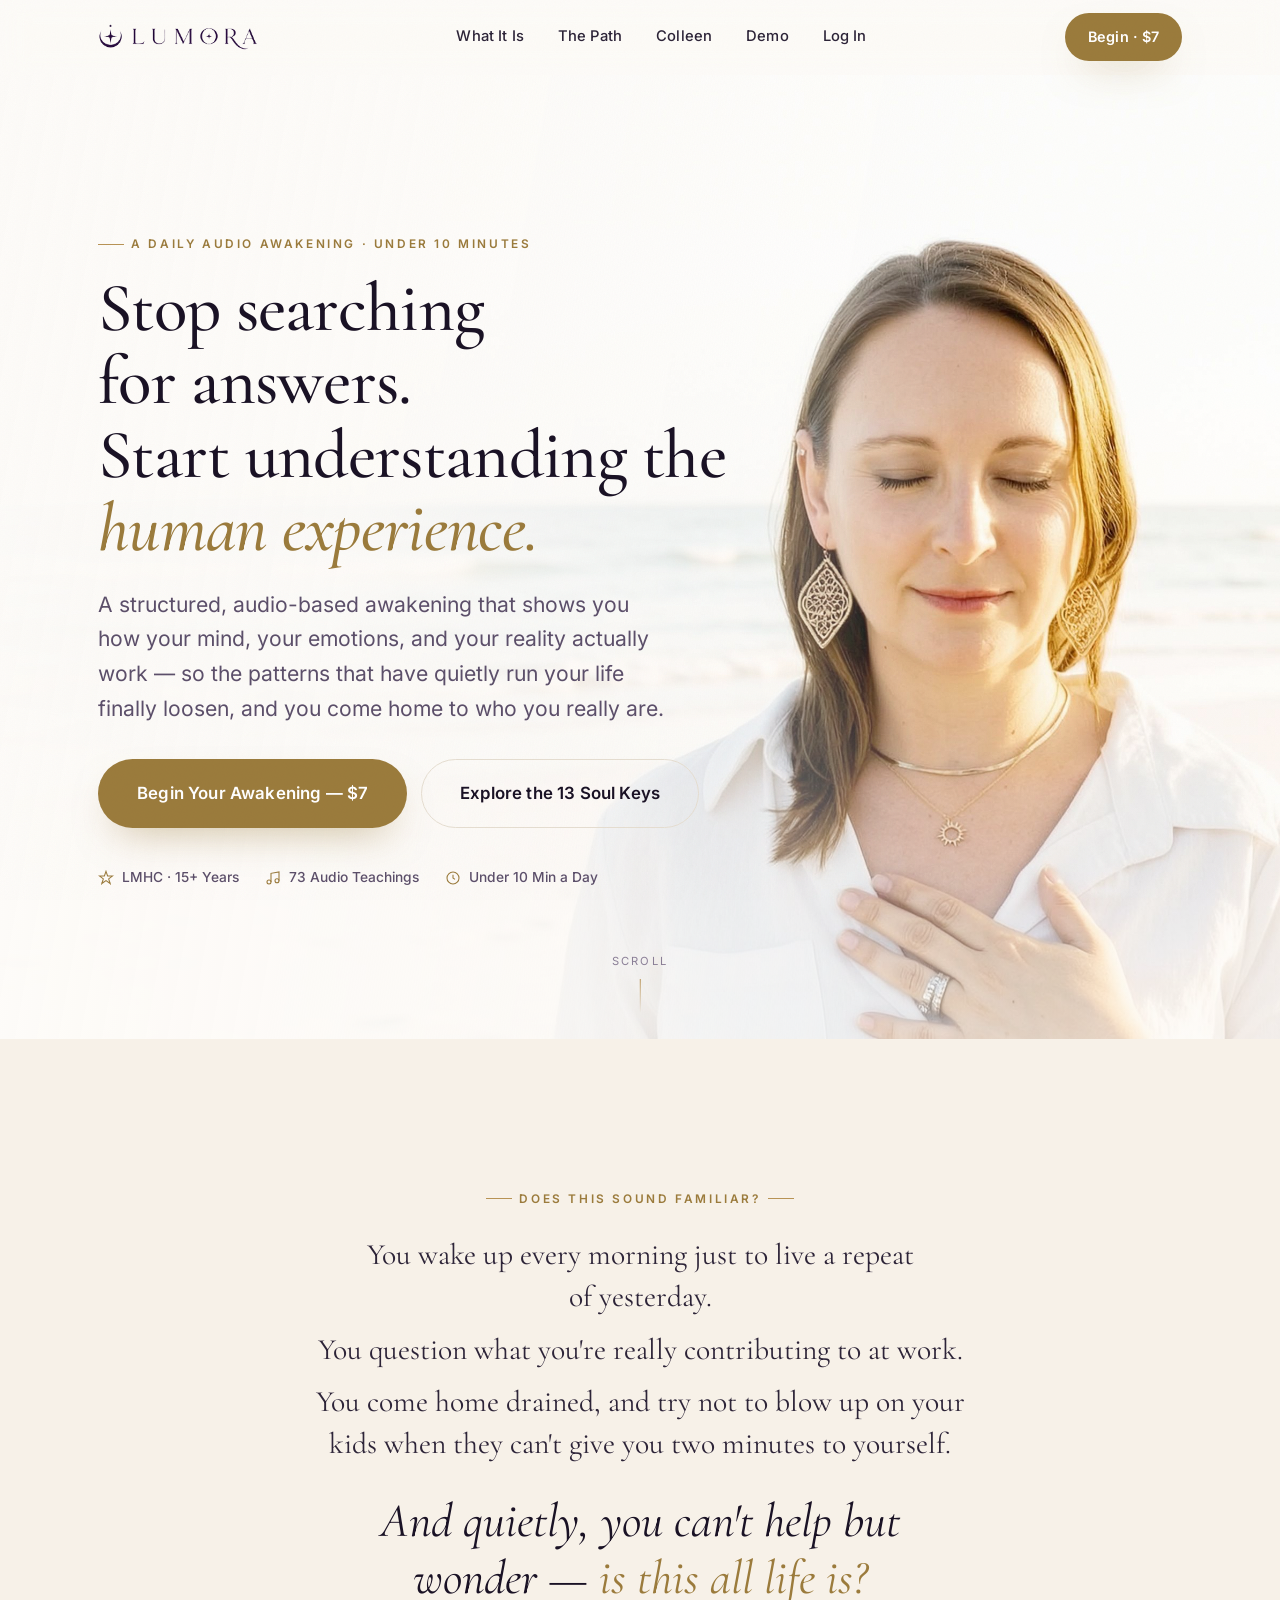
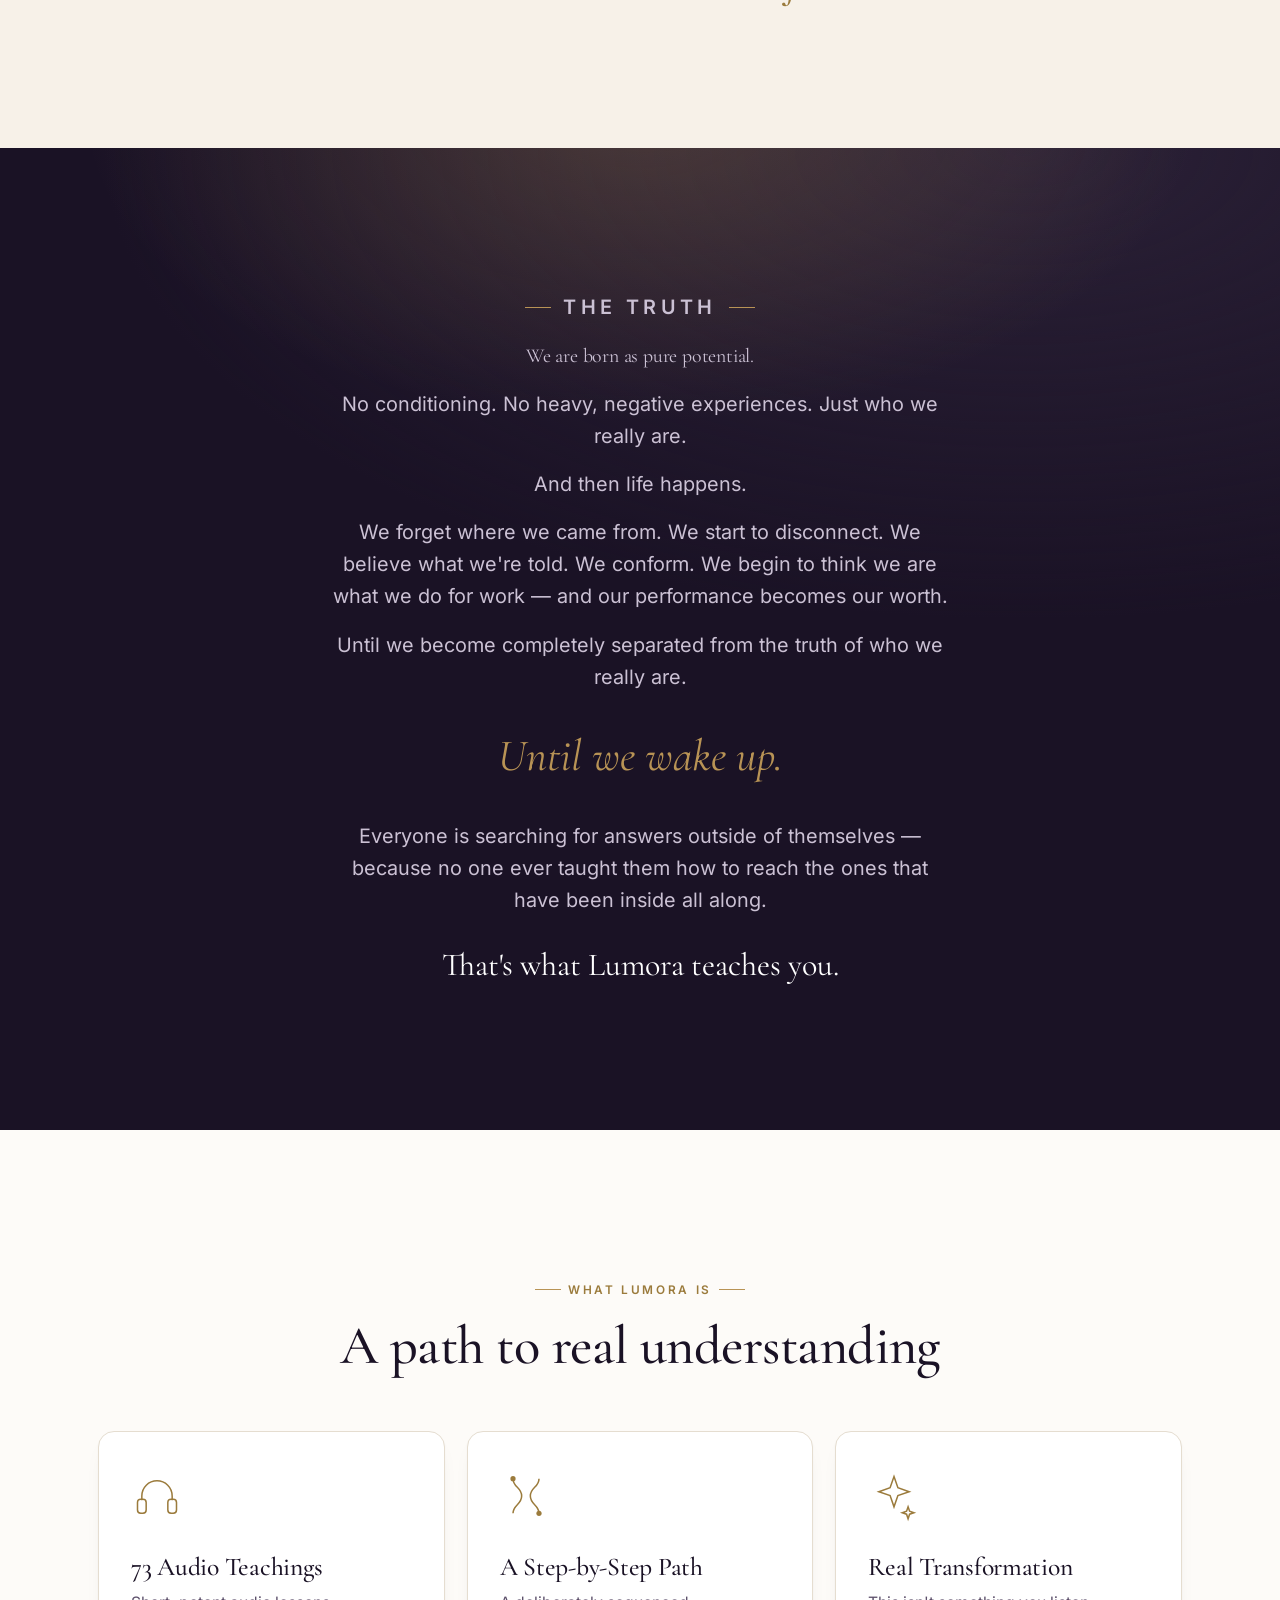
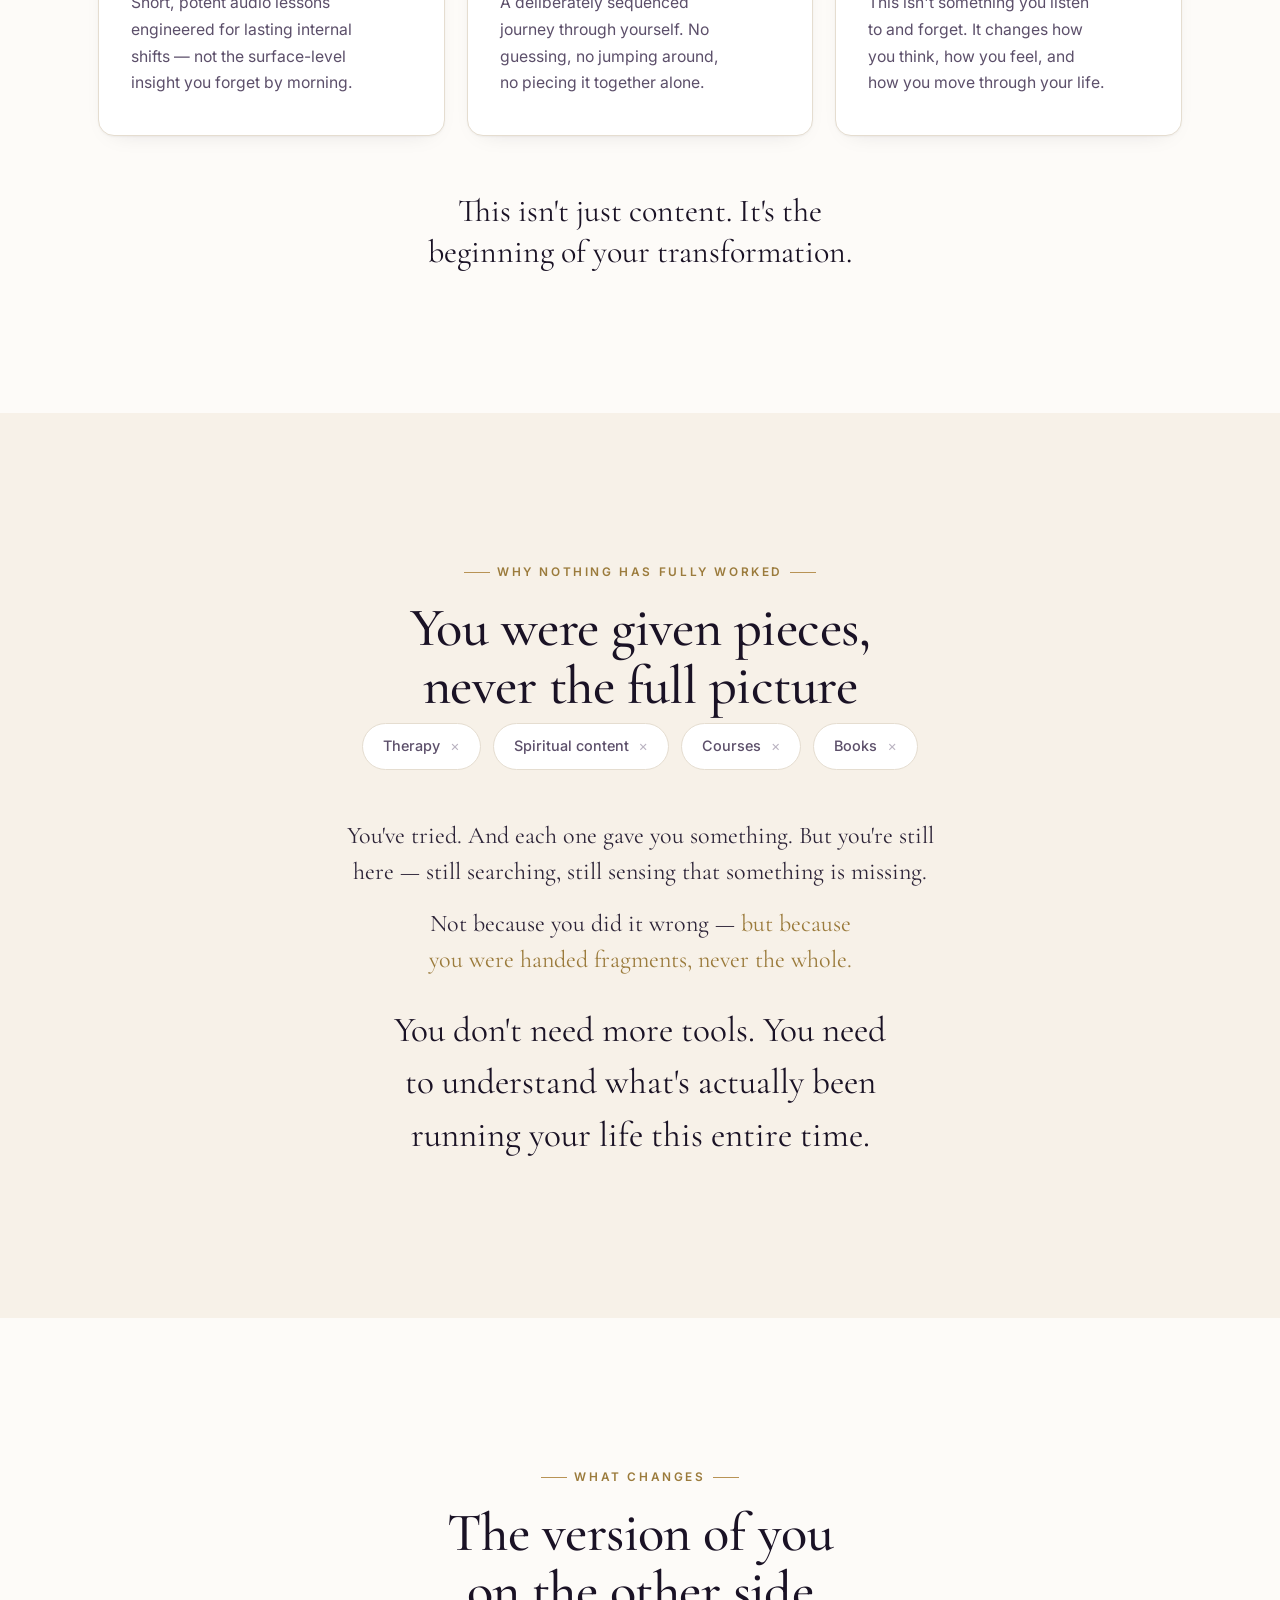
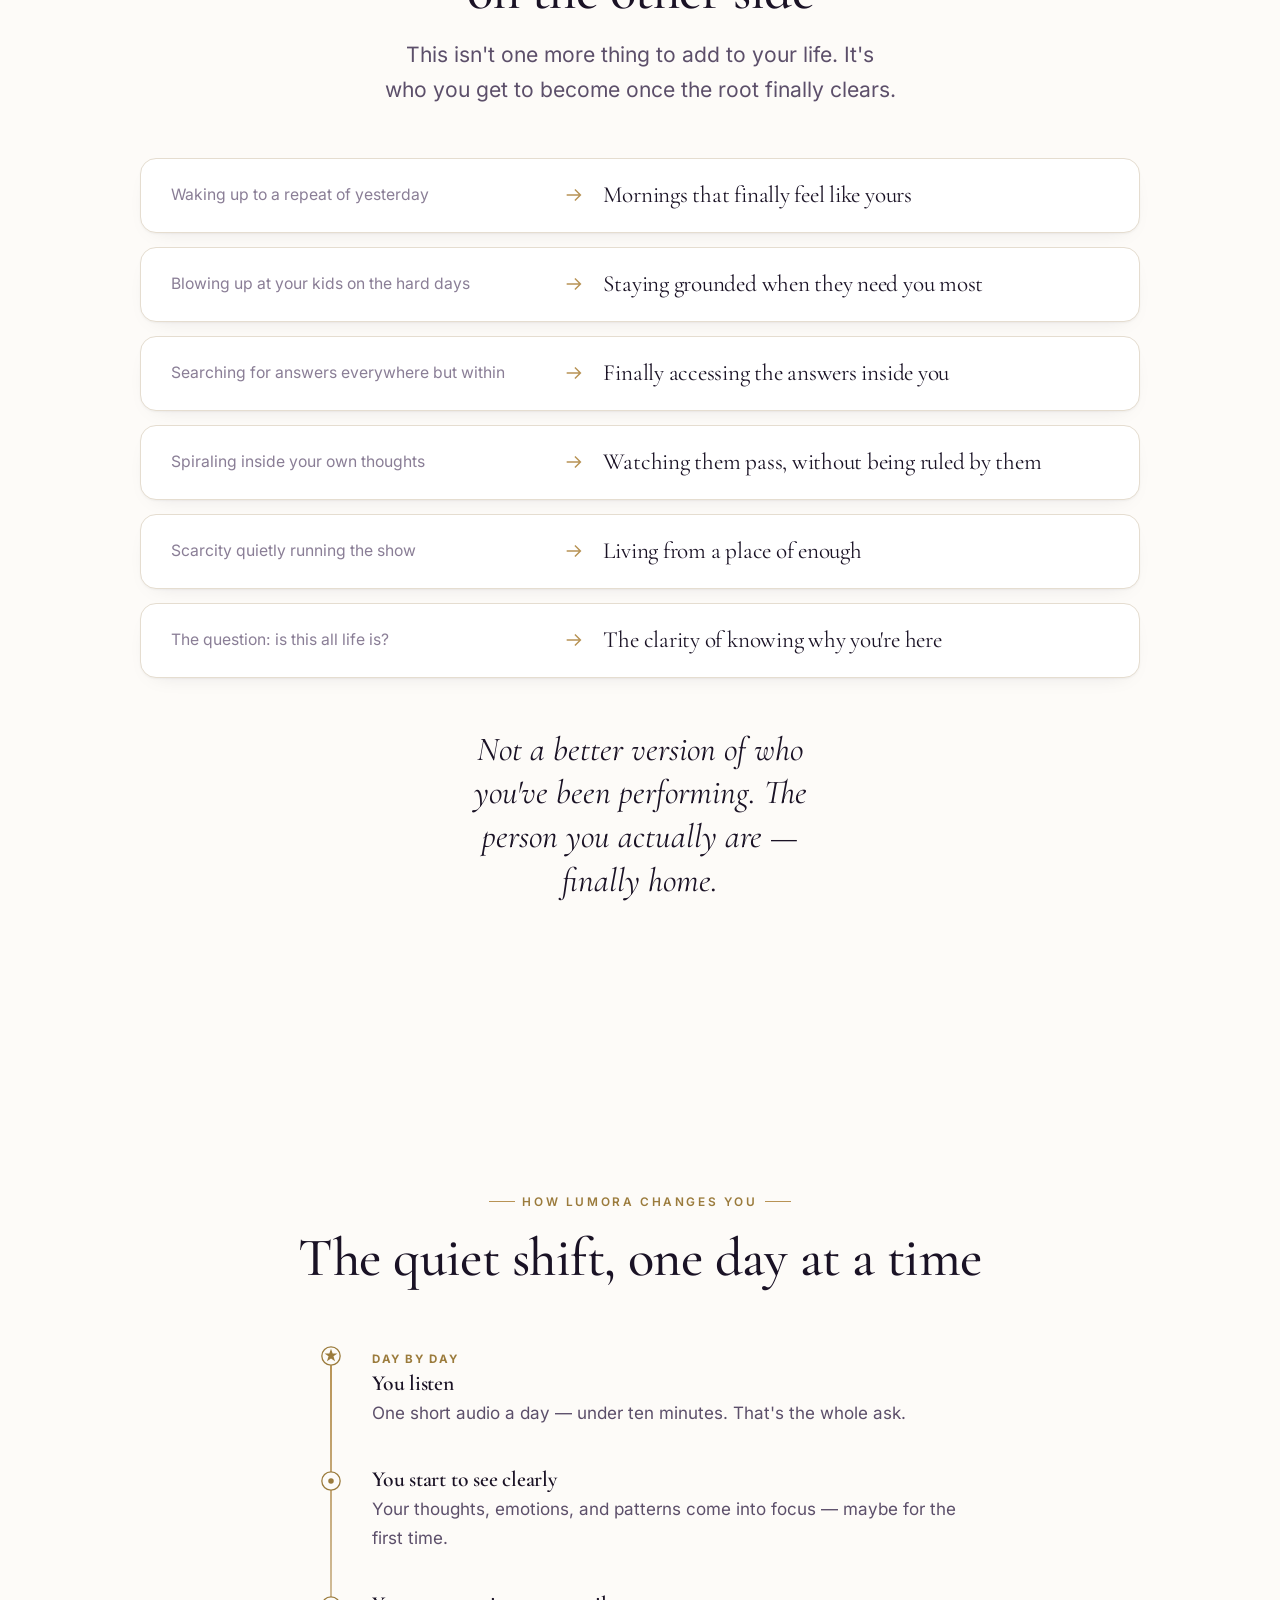
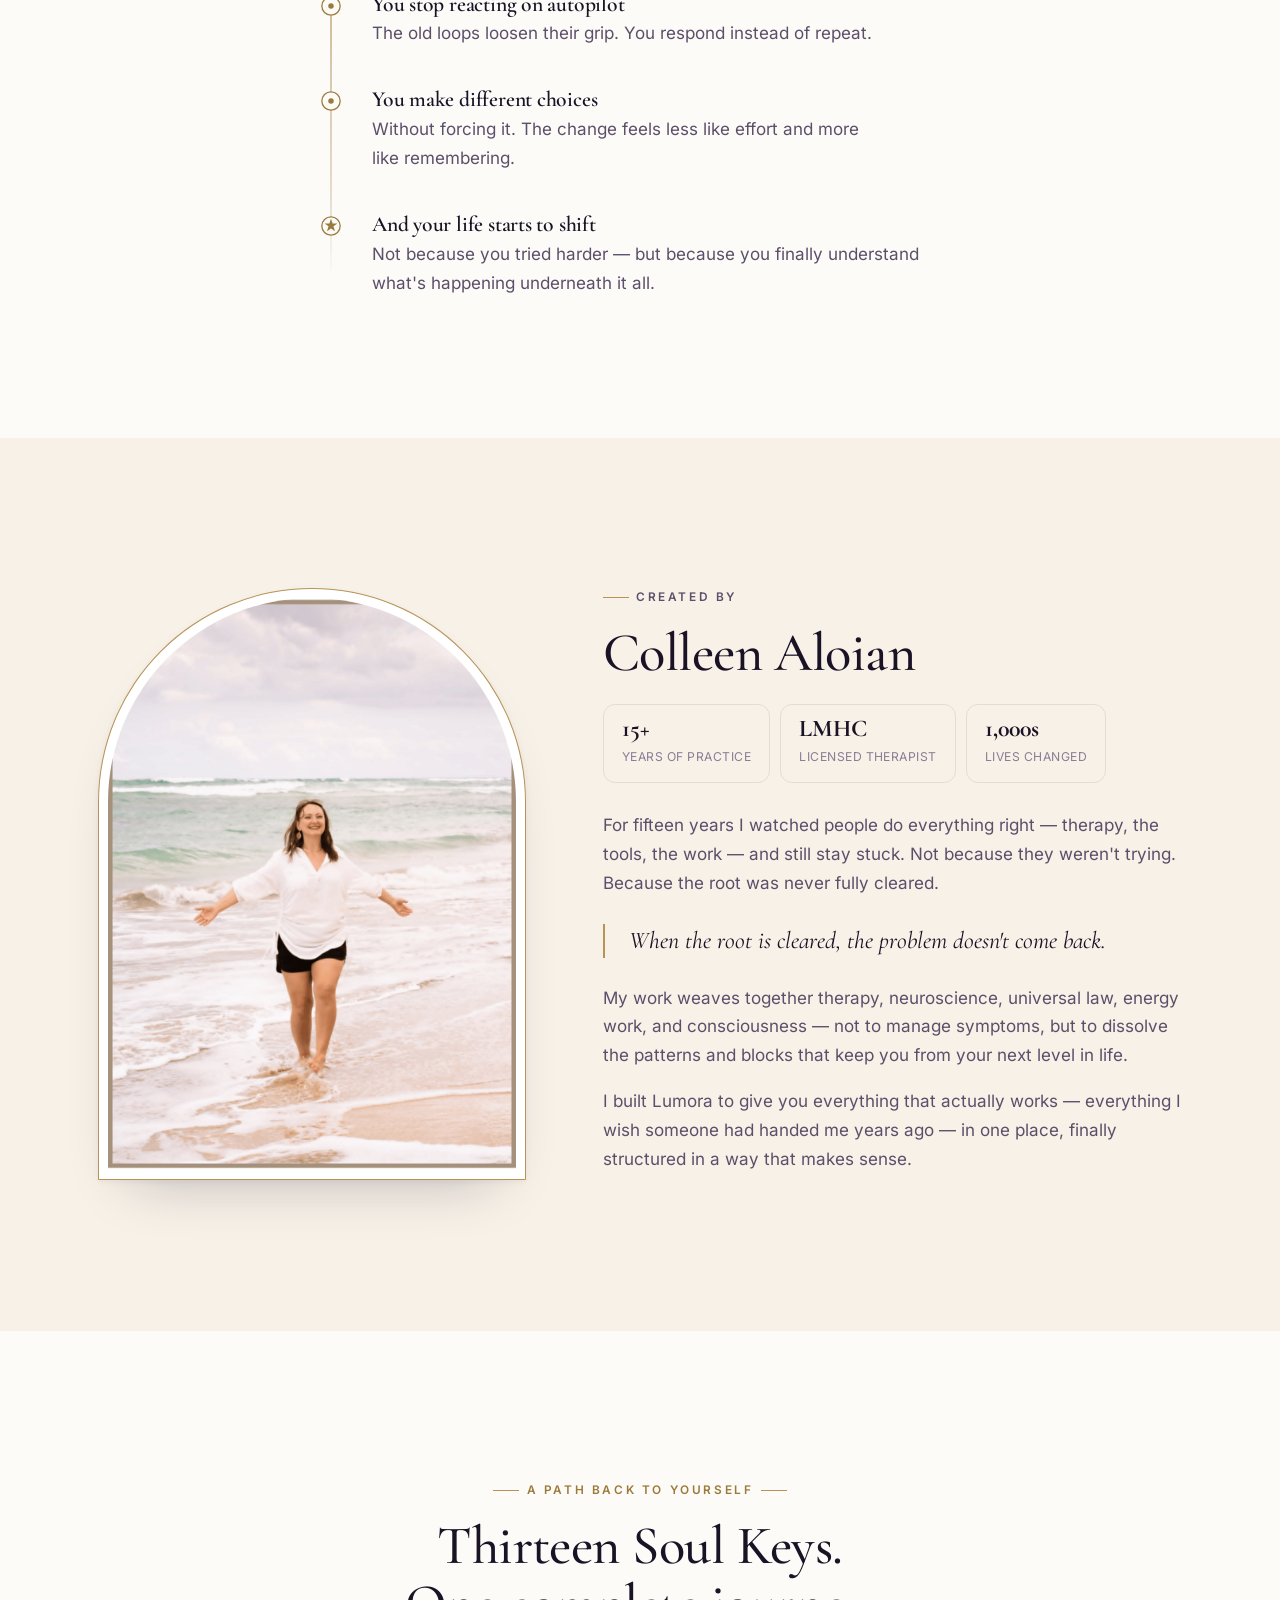
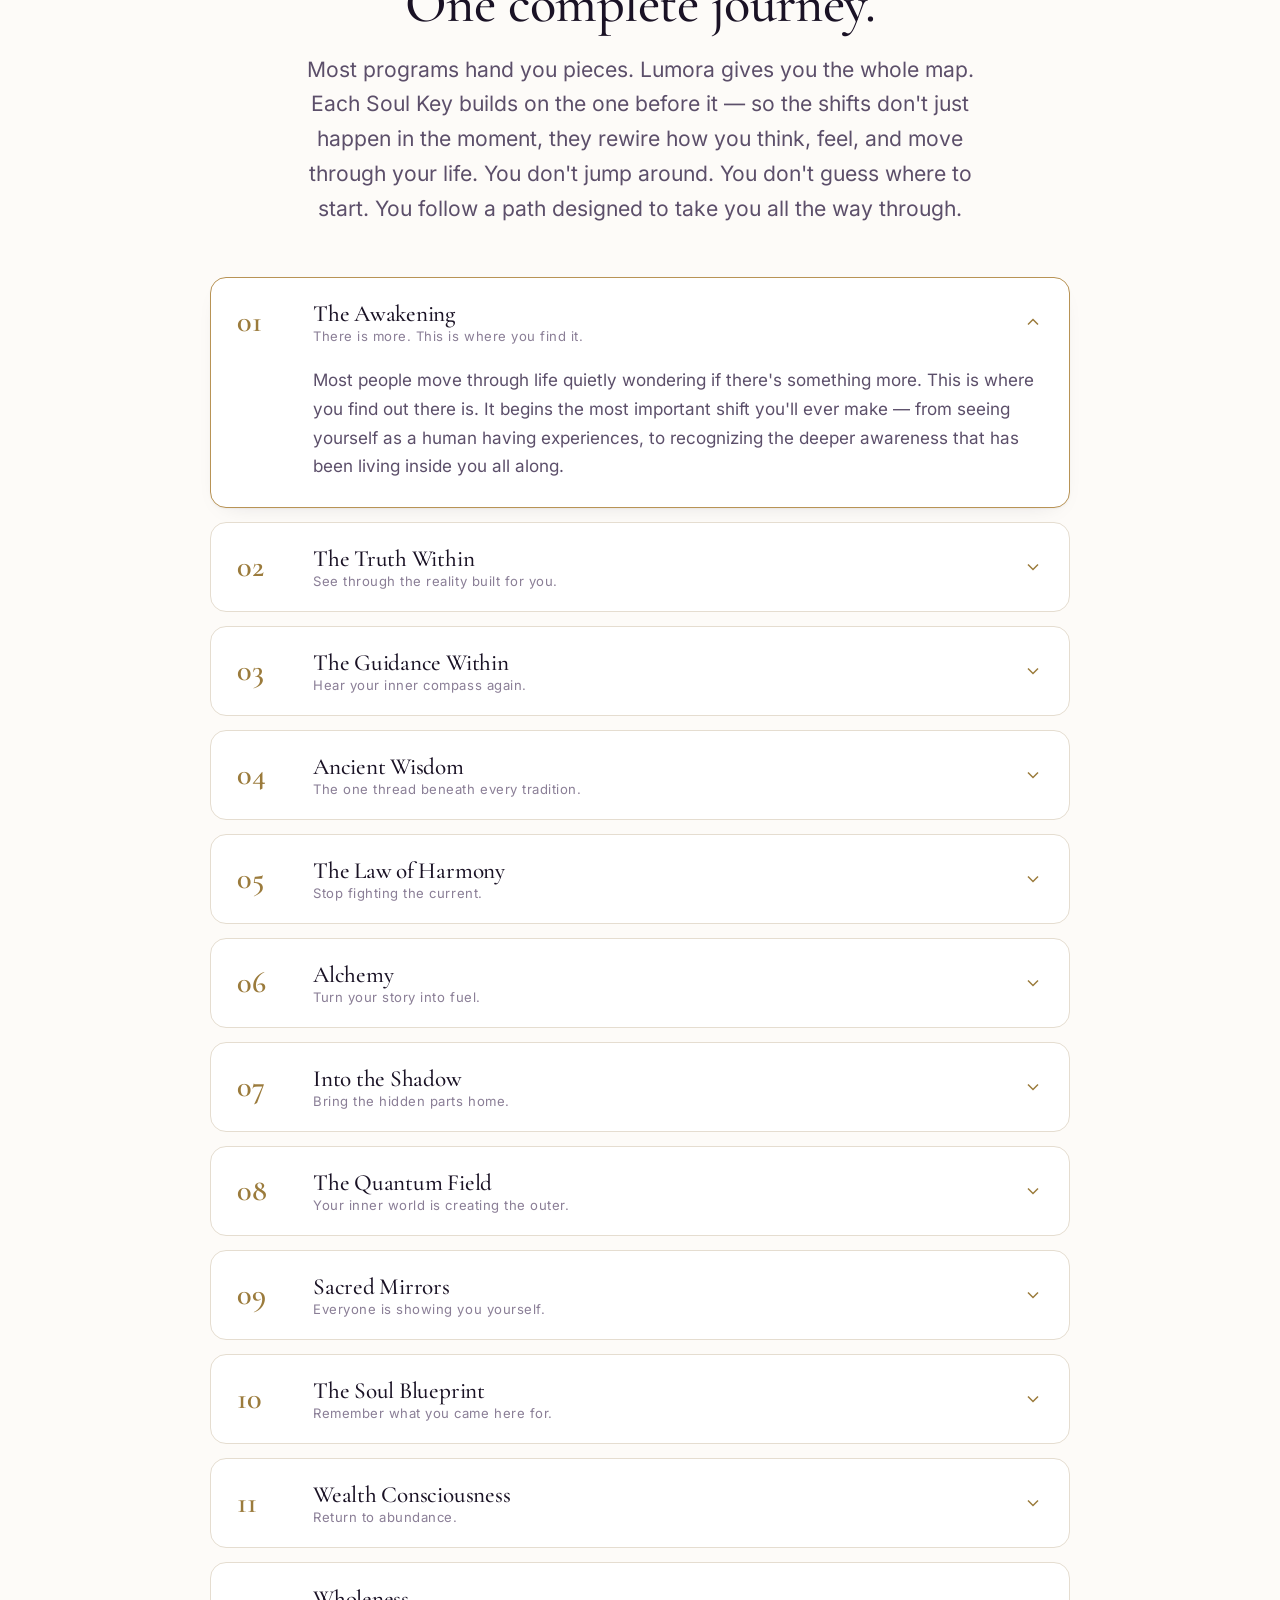
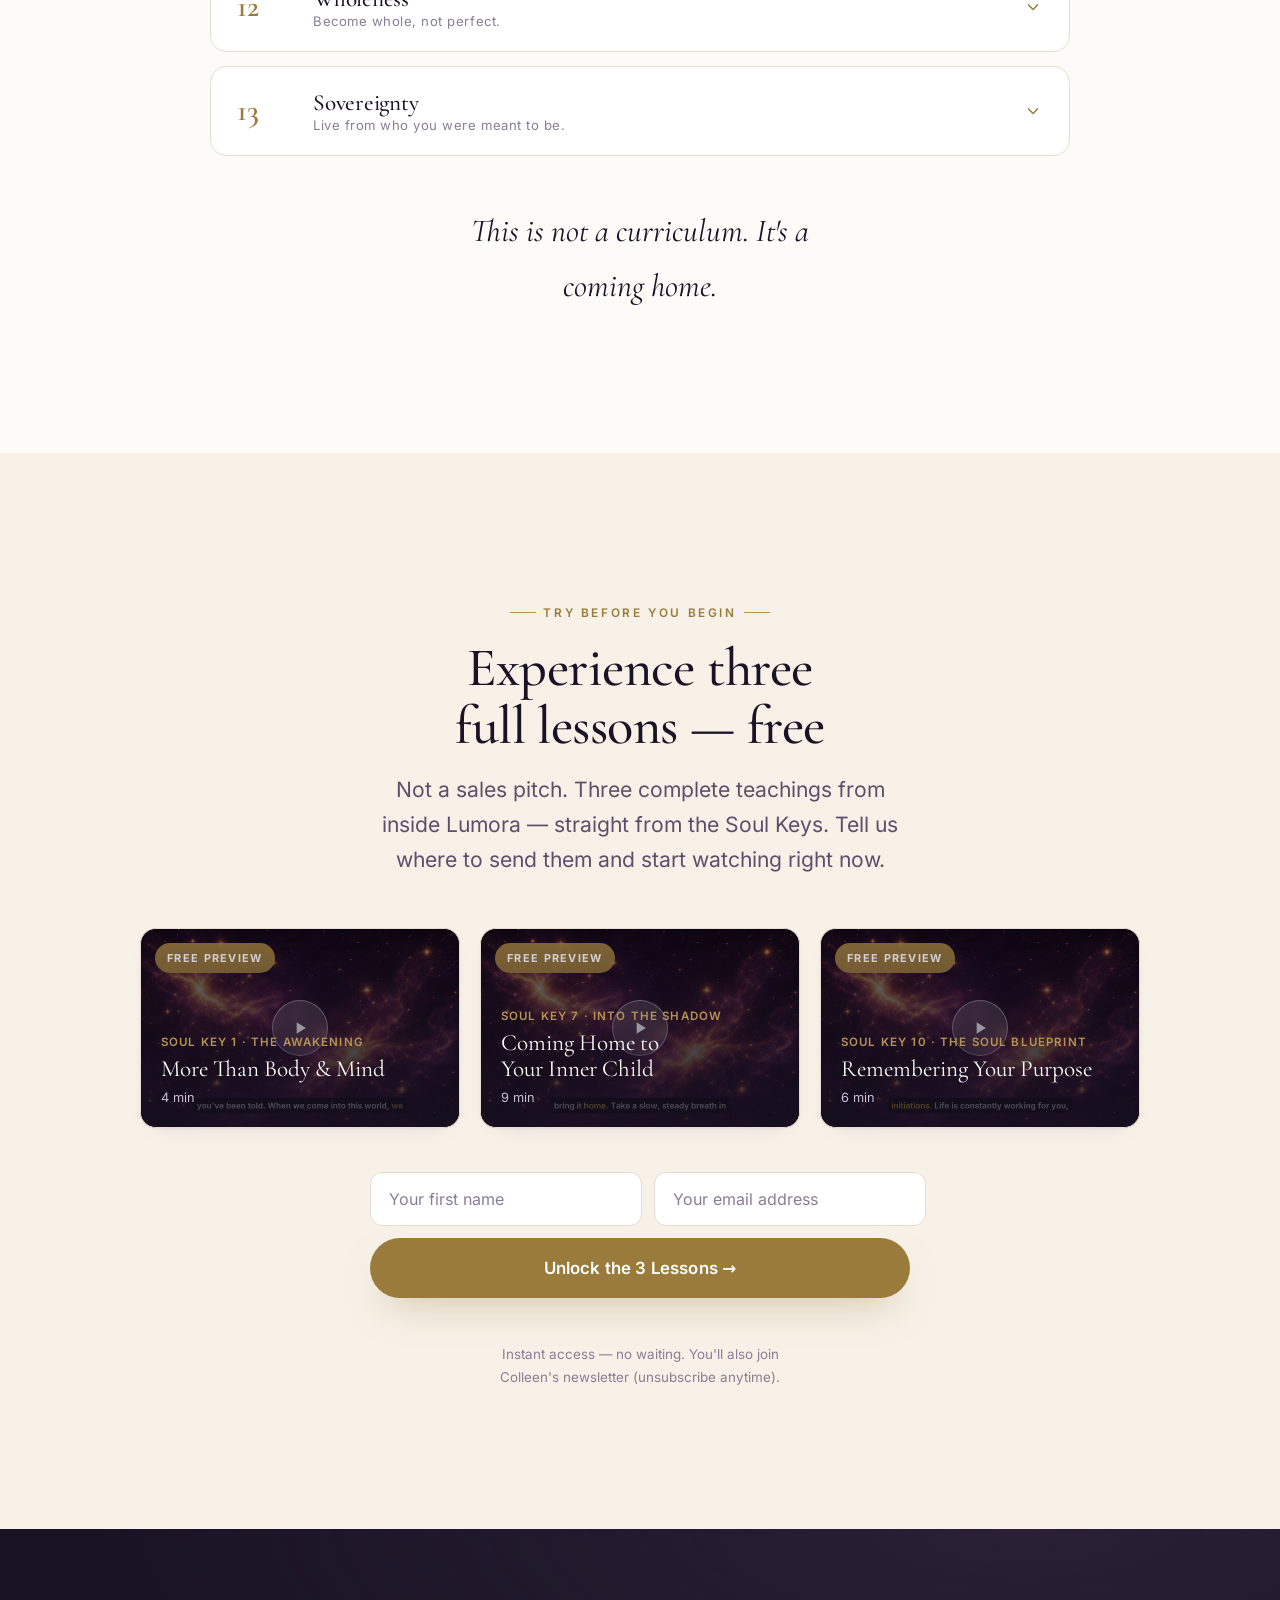
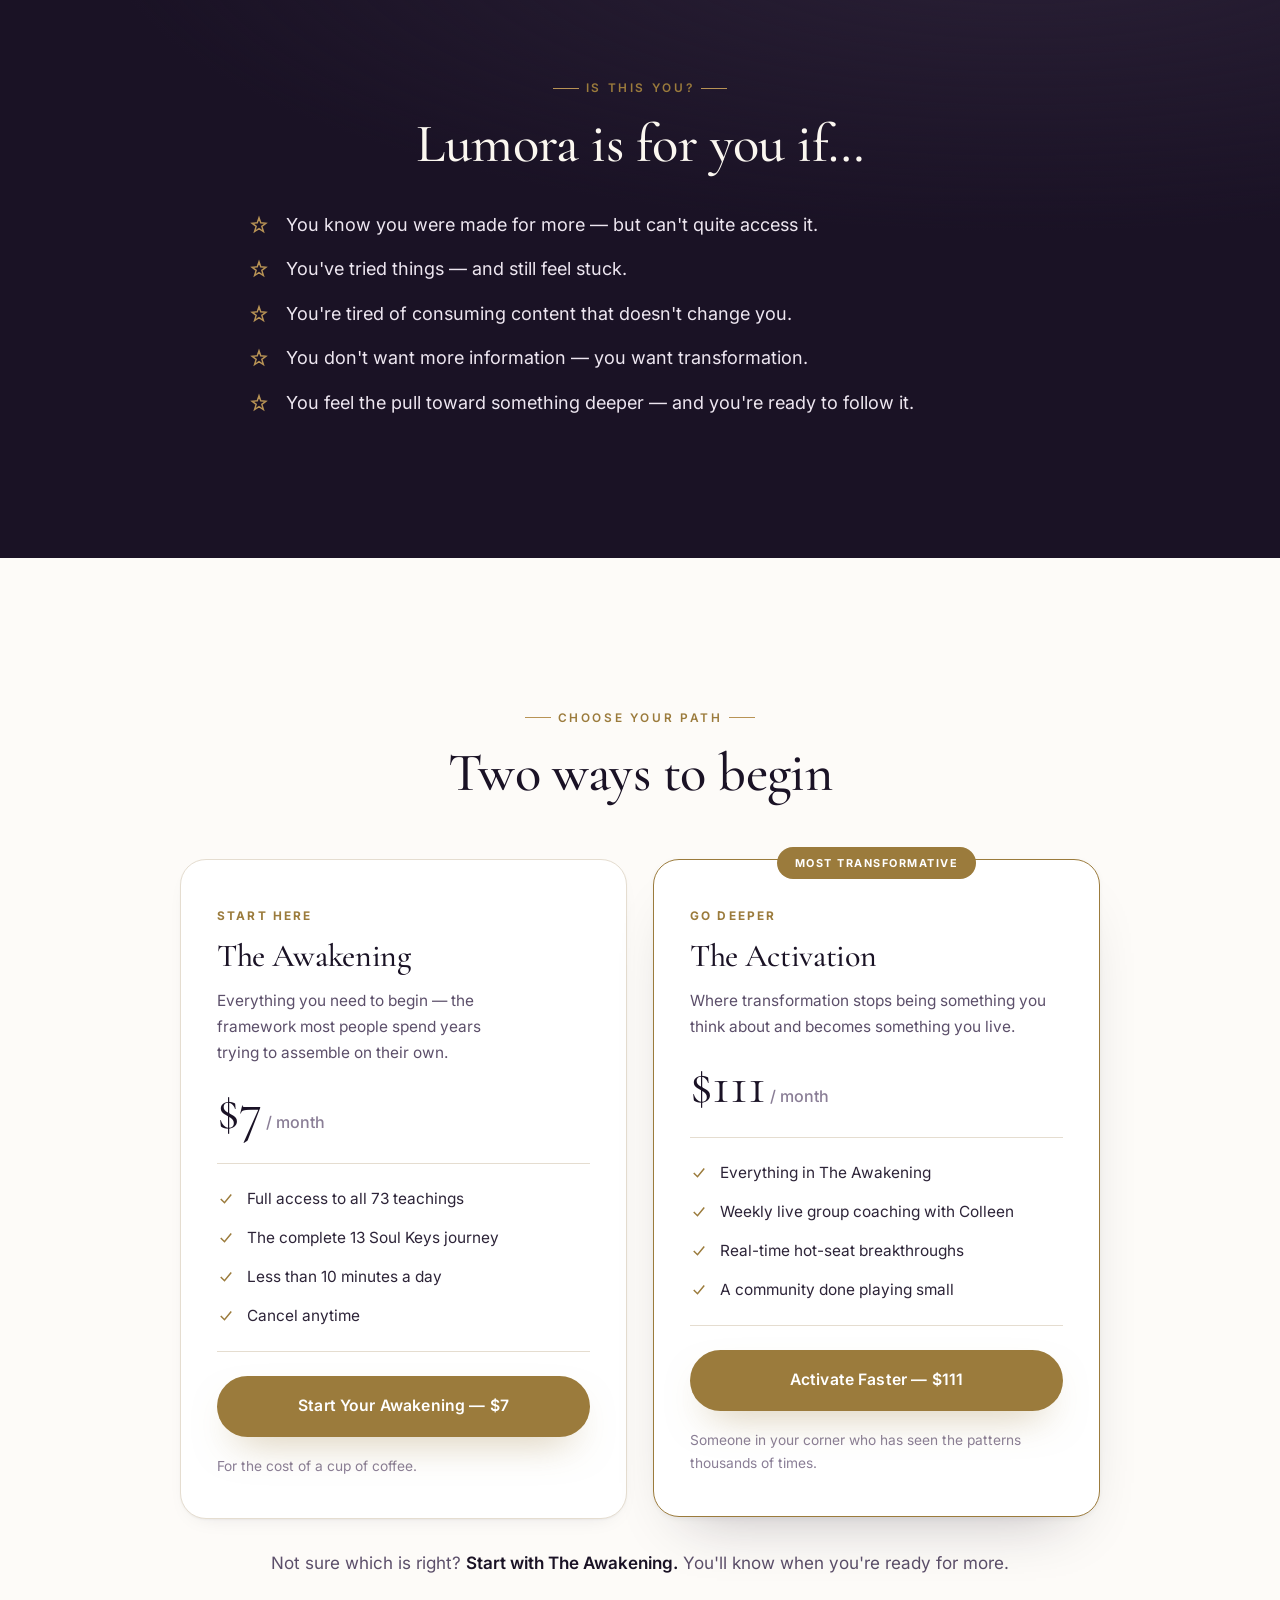
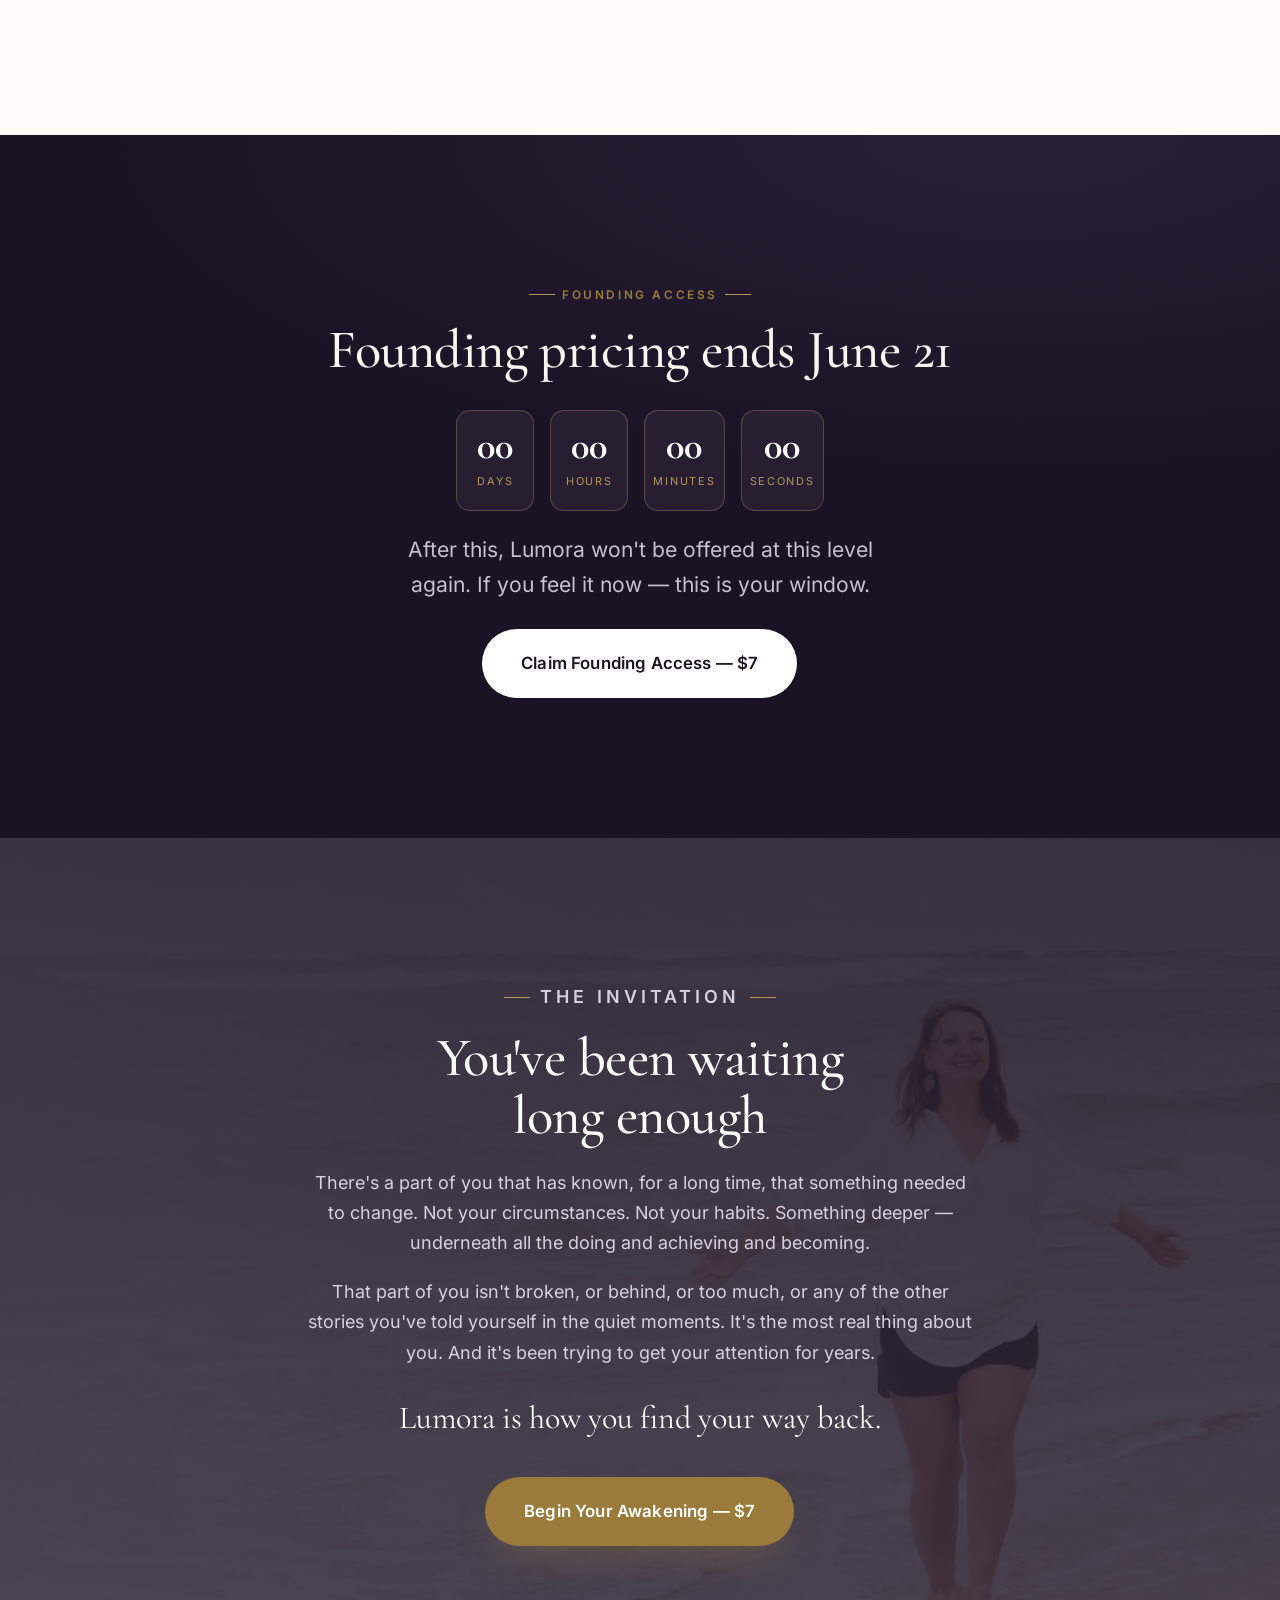
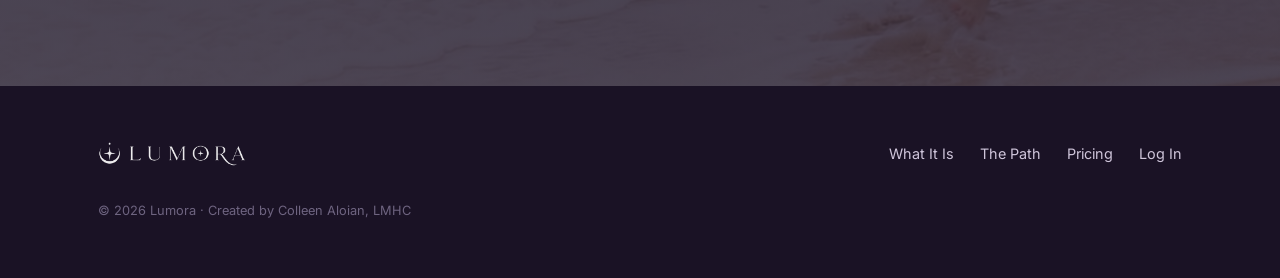
==== commit 90e0432d: "Nav: Pricing -> Demo; fix orphan word-wrapping site-wide - Top nav 'Pricing' replaced with 'Demo' (-" ====
--- a/site/index.html
+++ b/site/index.html
@@ -12,7 +12,7 @@
 <link rel="icon" type="image/png" href="assets/img/favicon.png" />
 <link rel="apple-touch-icon" href="assets/img/favicon.png" />
 <link rel="preload" as="image" href="assets/img/banner_1b.jpg" />
-<link rel="stylesheet" href="assets/css/lumora.css" />
+<link rel="stylesheet" href="assets/css/lumora.css?v=20260615c" />
 <noscript><style>.reveal{opacity:1!important;transform:none!important}</style></noscript>
 </head>
 <body>
@@ -26,7 +26,7 @@
         <a href="#understand">What It Is</a>
         <a href="#path">The Path</a>
         <a href="#colleen">Colleen</a>
-        <a href="#pricing">Pricing</a>
+        <a href="#free-lessons">Demo</a>
         <a class="nav__login" href="https://app.awakenlumora.com/login">Log In</a>
       </div>
       <div class="nav__right">
@@ -518,6 +518,6 @@
   </div>
 </footer>
 
-<script src="assets/js/site.js"></script>
+<script src="assets/js/site.js?v=20260615c"></script>
 </body>
 </html>
--- a/site/assets/css/lumora.css
+++ b/site/assets/css/lumora.css
@@ -77,7 +77,11 @@
 }
 
 /* ---------- type ---------- */
-h1,h2,h3,h4 { font-family: var(--serif); font-weight: 500; color: var(--ink); line-height: 1.06; margin: 0; letter-spacing: -.01em; }
+h1,h2,h3,h4 { font-family: var(--serif); font-weight: 500; color: var(--ink); line-height: 1.06; margin: 0; letter-spacing: -.01em; text-wrap: balance; }
+/* Prevent single-word orphans on headings + subheads (balance), and on body copy (pretty) */
+.h-display, .h2, .h3, .lede, .plan__sub, .scene__q, .pillar h3, .pillar p, .key__title b,
+.fl-card__title, .lesson h2, .stat, .pricing-note, .contrast-copy p, .truth__lead, .truth__promise { text-wrap: balance; }
+p, li, .lesson__desc, .truth p, .step p { text-wrap: pretty; }
 .eyebrow {
   font-family: var(--sans); font-weight: 600; font-size: .74rem;
   letter-spacing: .22em; text-transform: uppercase; color: var(--gold);
@@ -86,7 +90,7 @@
 .eyebrow::before { content: ""; width: 26px; height: 1px; background: var(--gold-soft); display: inline-block; }
 .eyebrow--center { justify-content: center; }
 .eyebrow--center::after { content: ""; width: 26px; height: 1px; background: var(--gold-soft); display: inline-block; }
-.h-display { font-size: clamp(2.6rem, 6.2vw, 5rem); }
+.h-display { font-size: clamp(2.5rem, 5.4vw, 4.4rem); }
 .h2 { font-size: clamp(2rem, 4.4vw, 3.4rem); }
 .h3 { font-size: clamp(1.5rem, 2.4vw, 2rem); }
 .italic-gold { font-style: italic; color: var(--gold); }
@@ -152,7 +156,7 @@
     linear-gradient(0deg, rgba(253,251,248,.55), transparent 40%);
 }
 .hero__inner { padding-block: clamp(70px, 12vw, 150px); }
-.hero__col { max-width: 620px; }
+.hero__col { max-width: 700px; }
 .hero h1 { margin-bottom: 1.4rem; }
 .hero .lede { max-width: 30em; margin-bottom: 2rem; }
 .hero__trust { display:flex; flex-wrap:wrap; gap: 10px 26px; margin-top: 2.4rem; color: var(--plum); font-size: .86rem; font-weight: 500; }
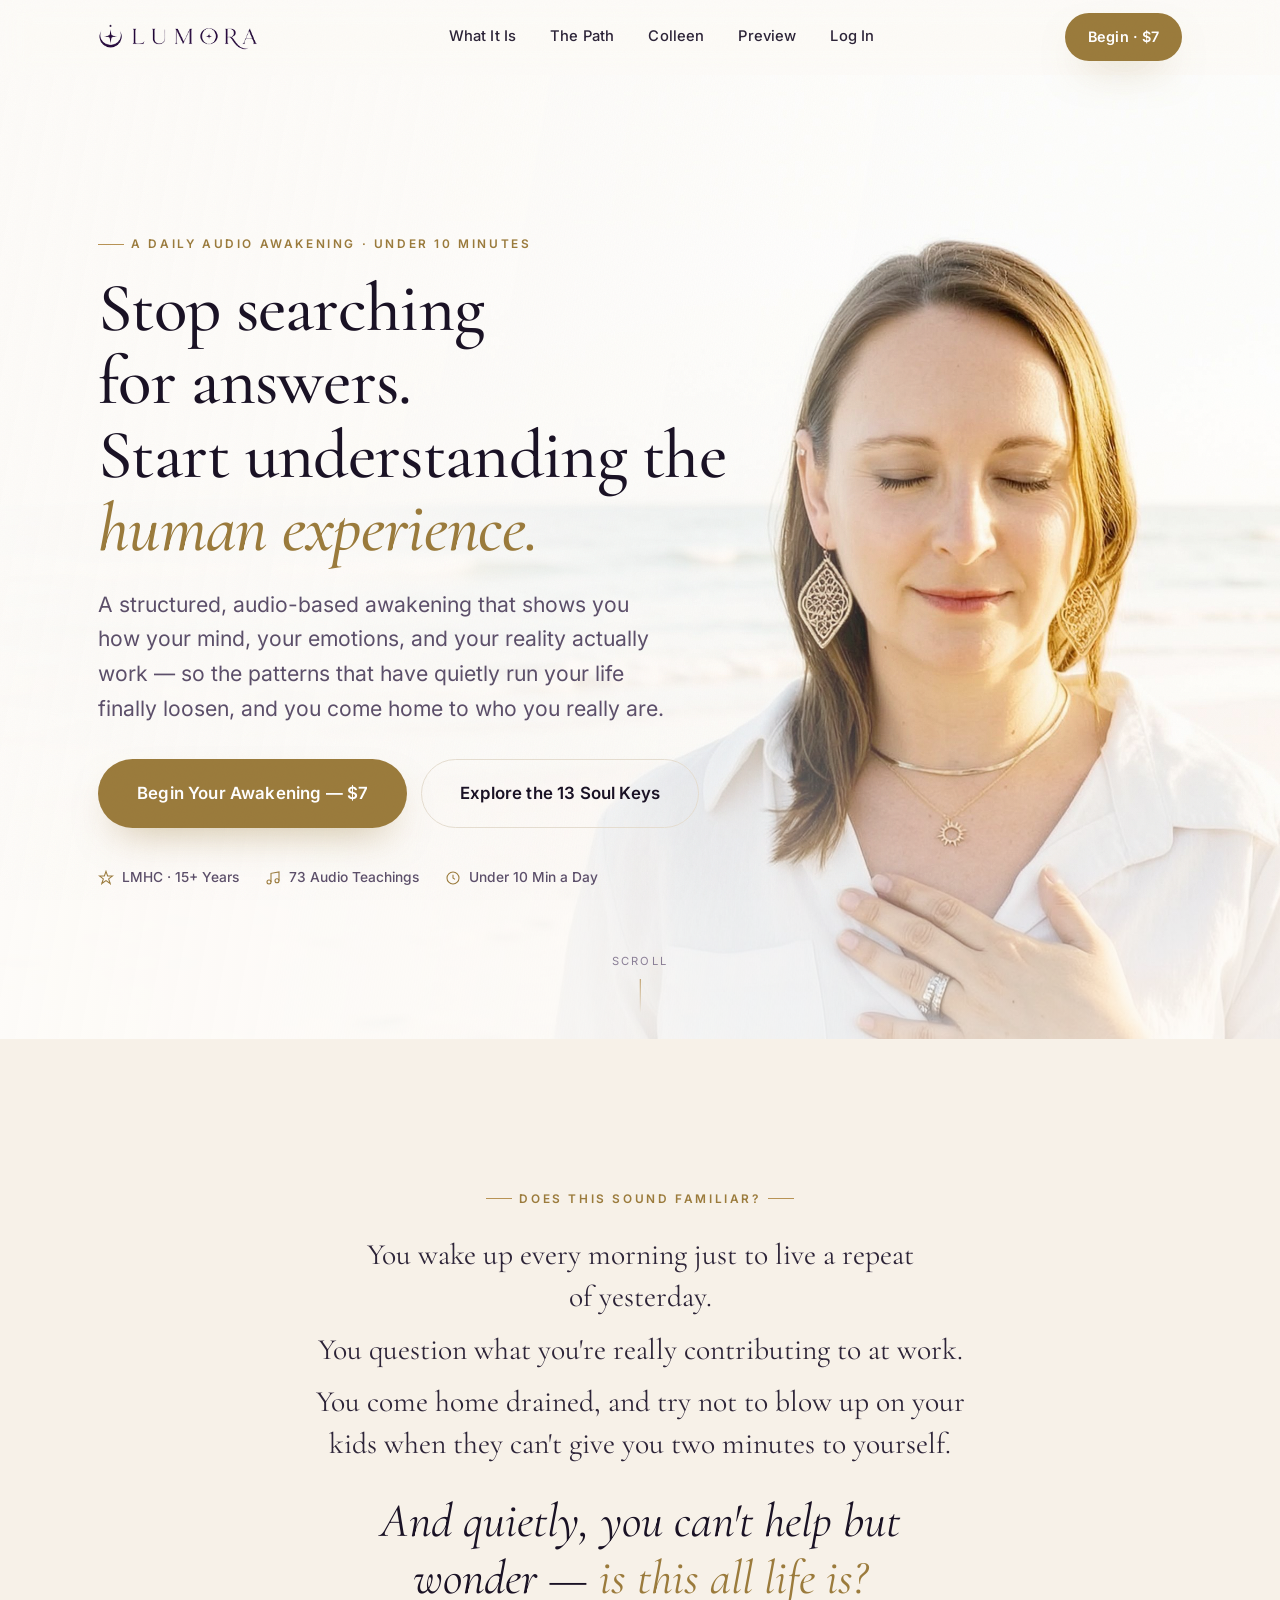
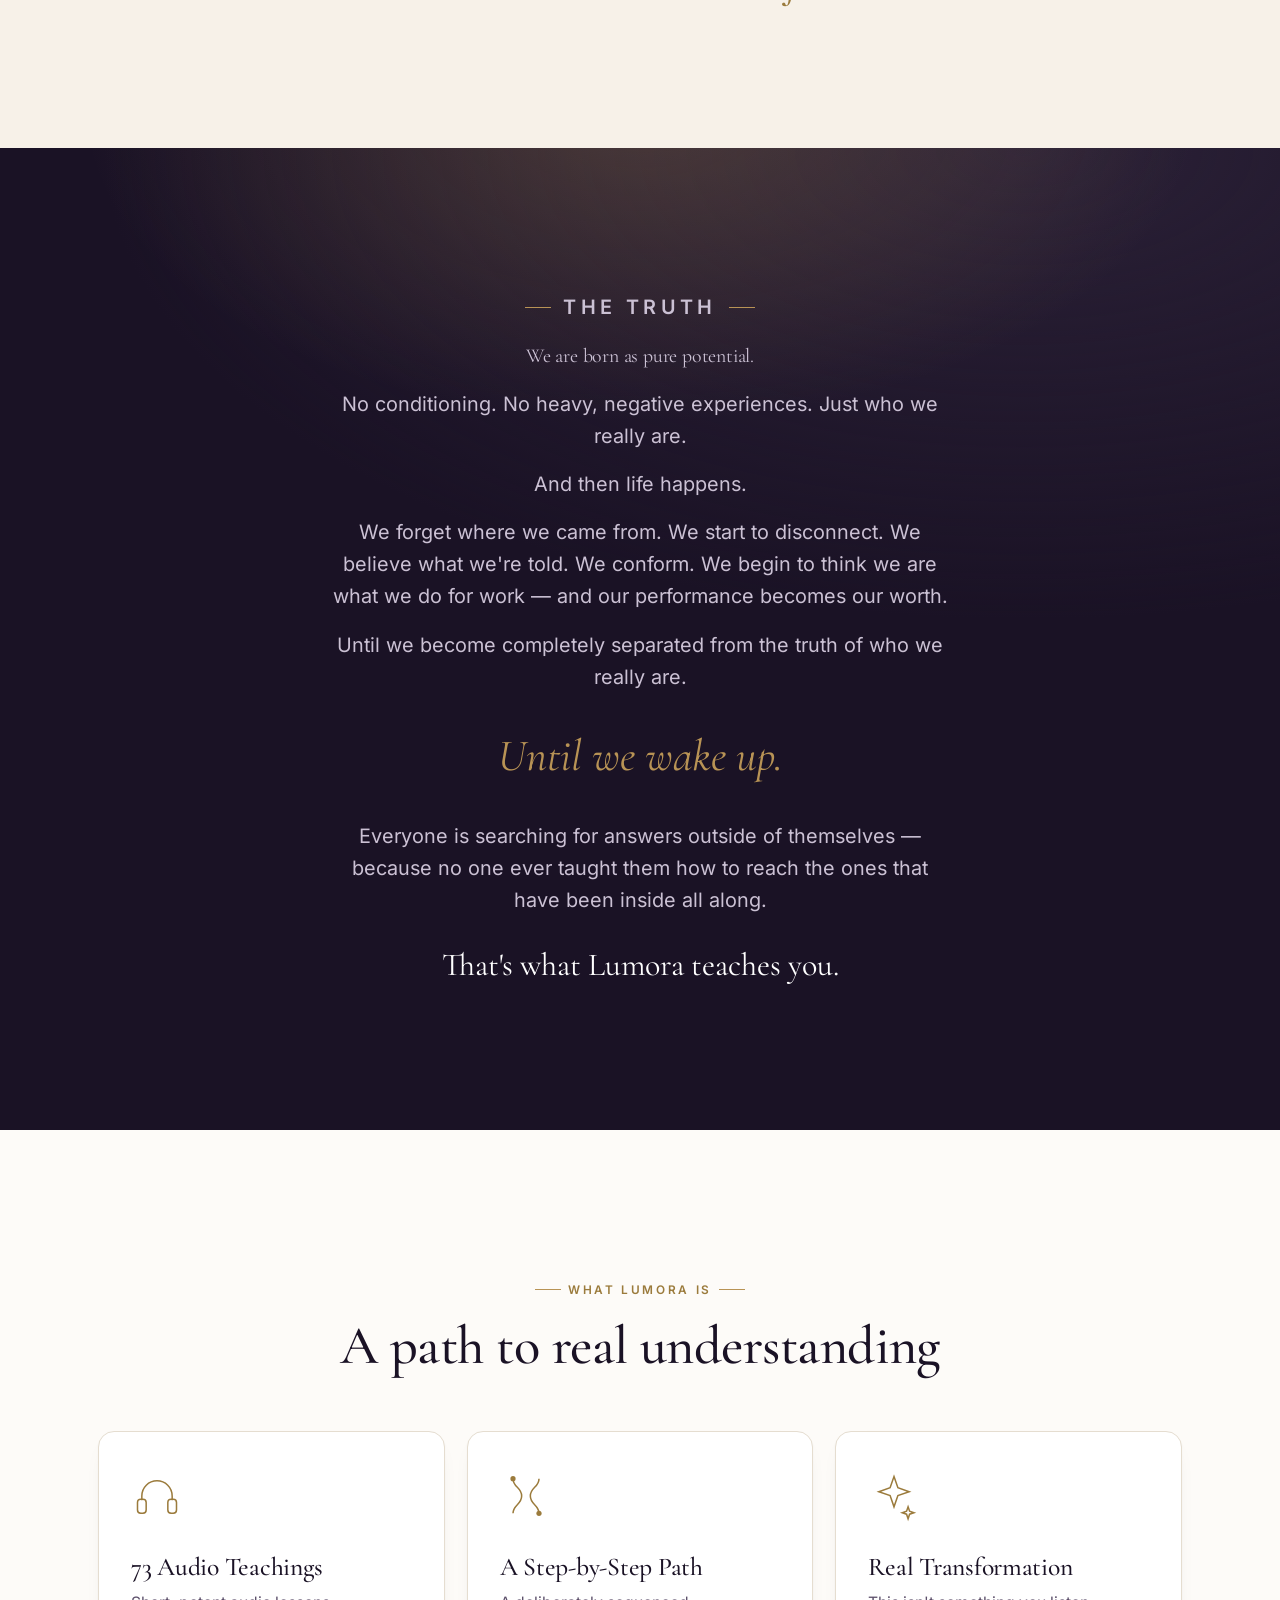
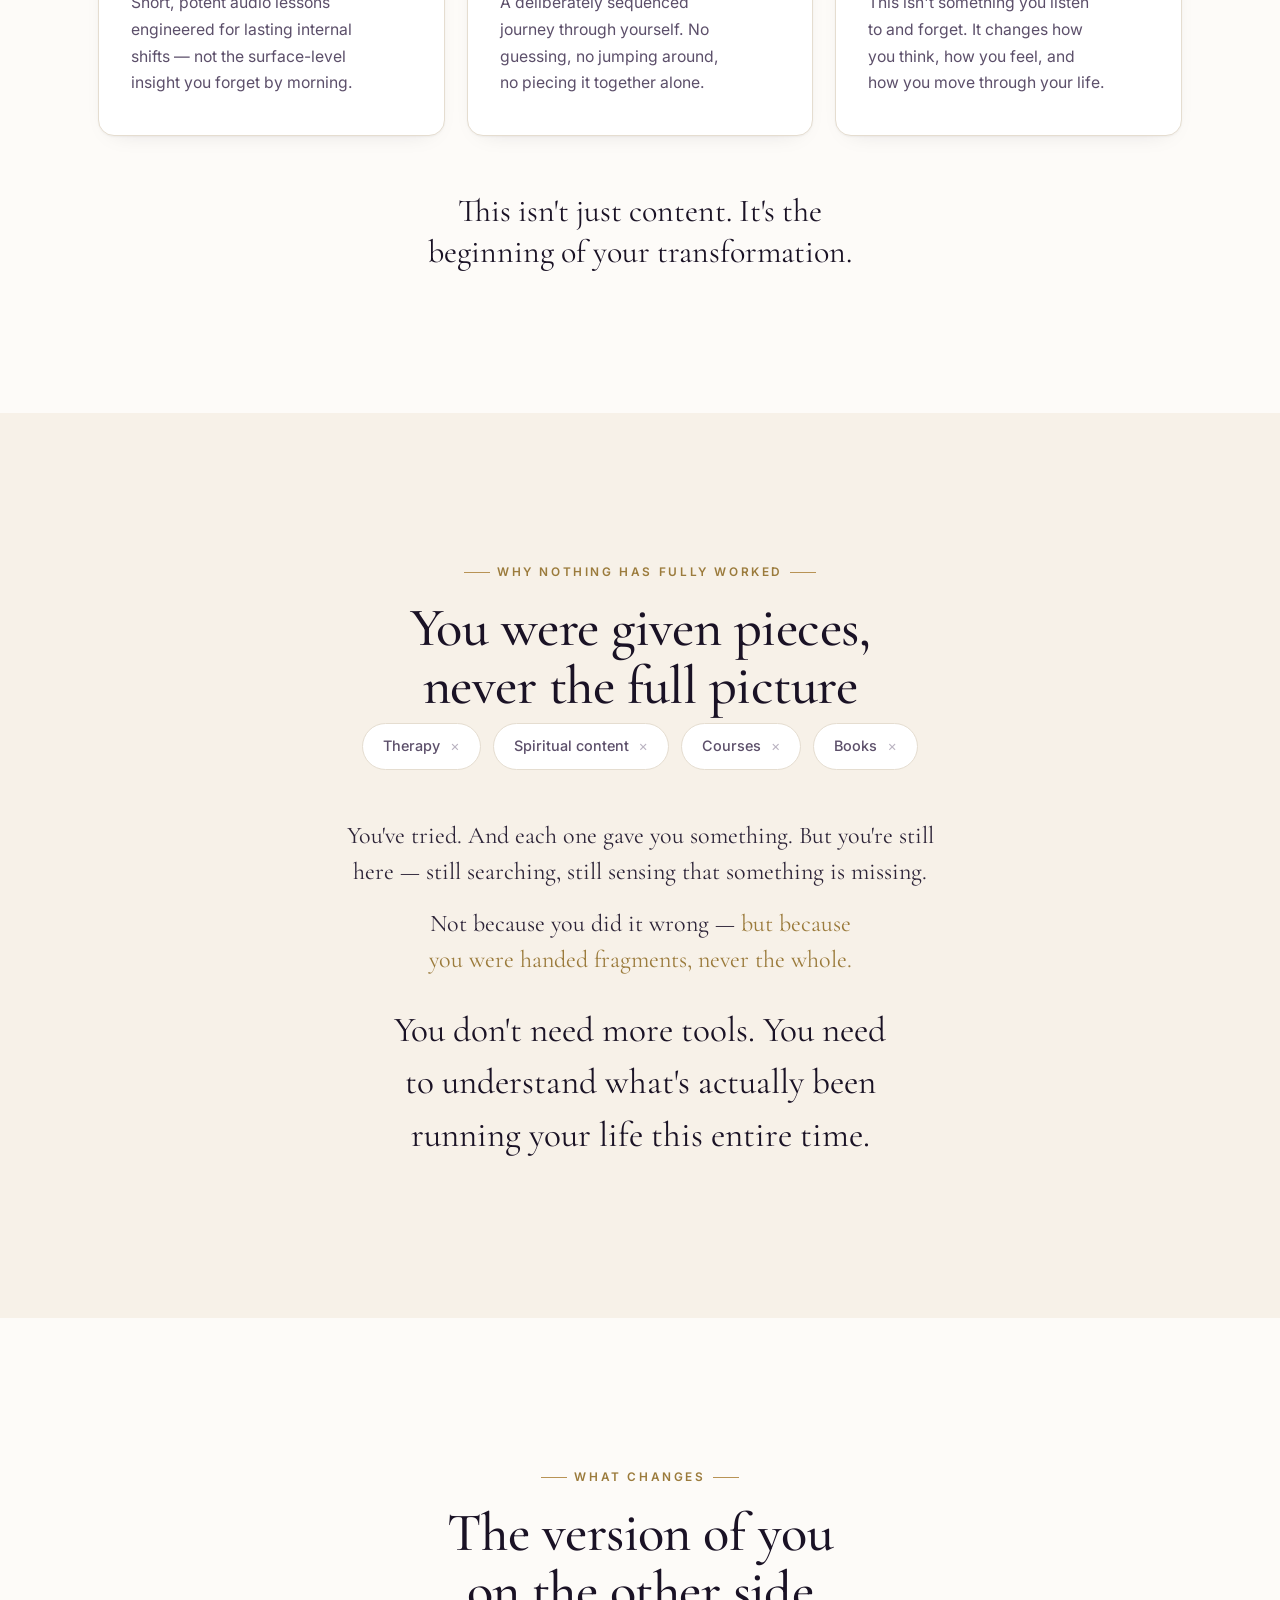
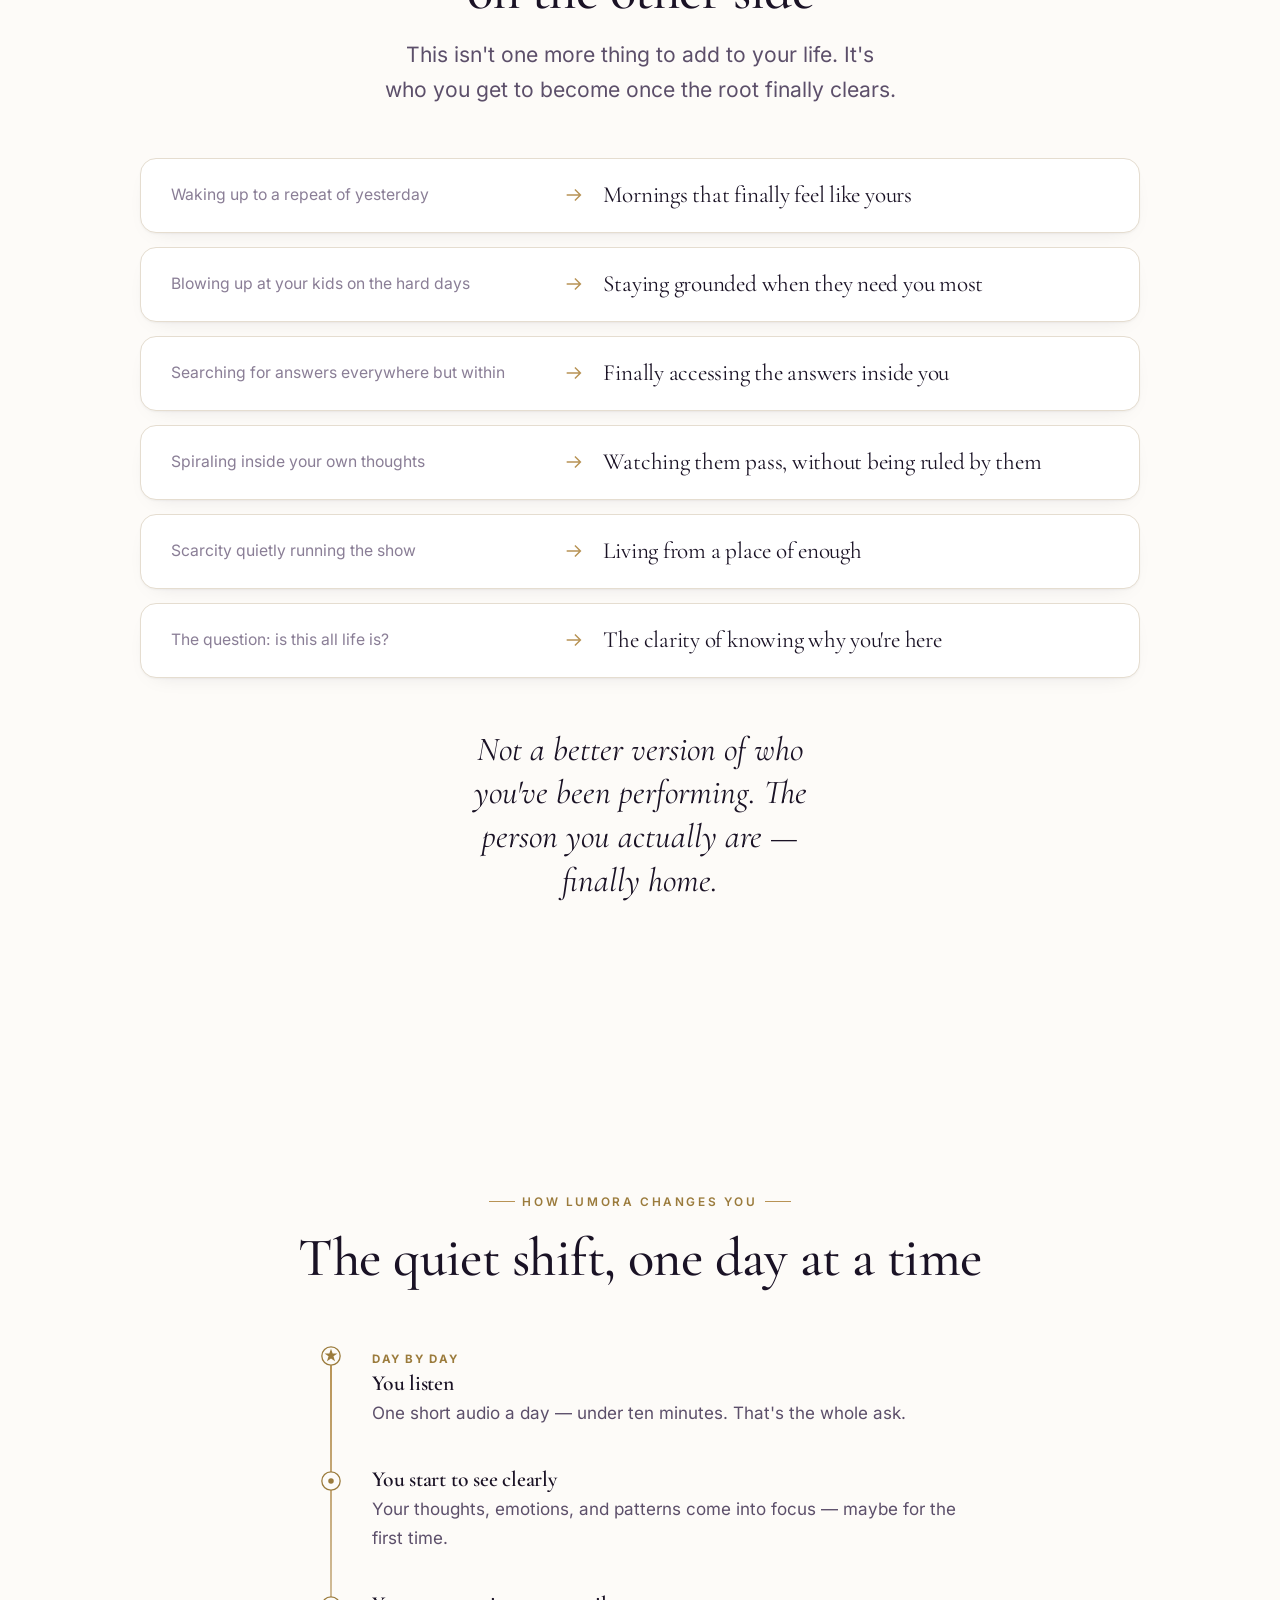
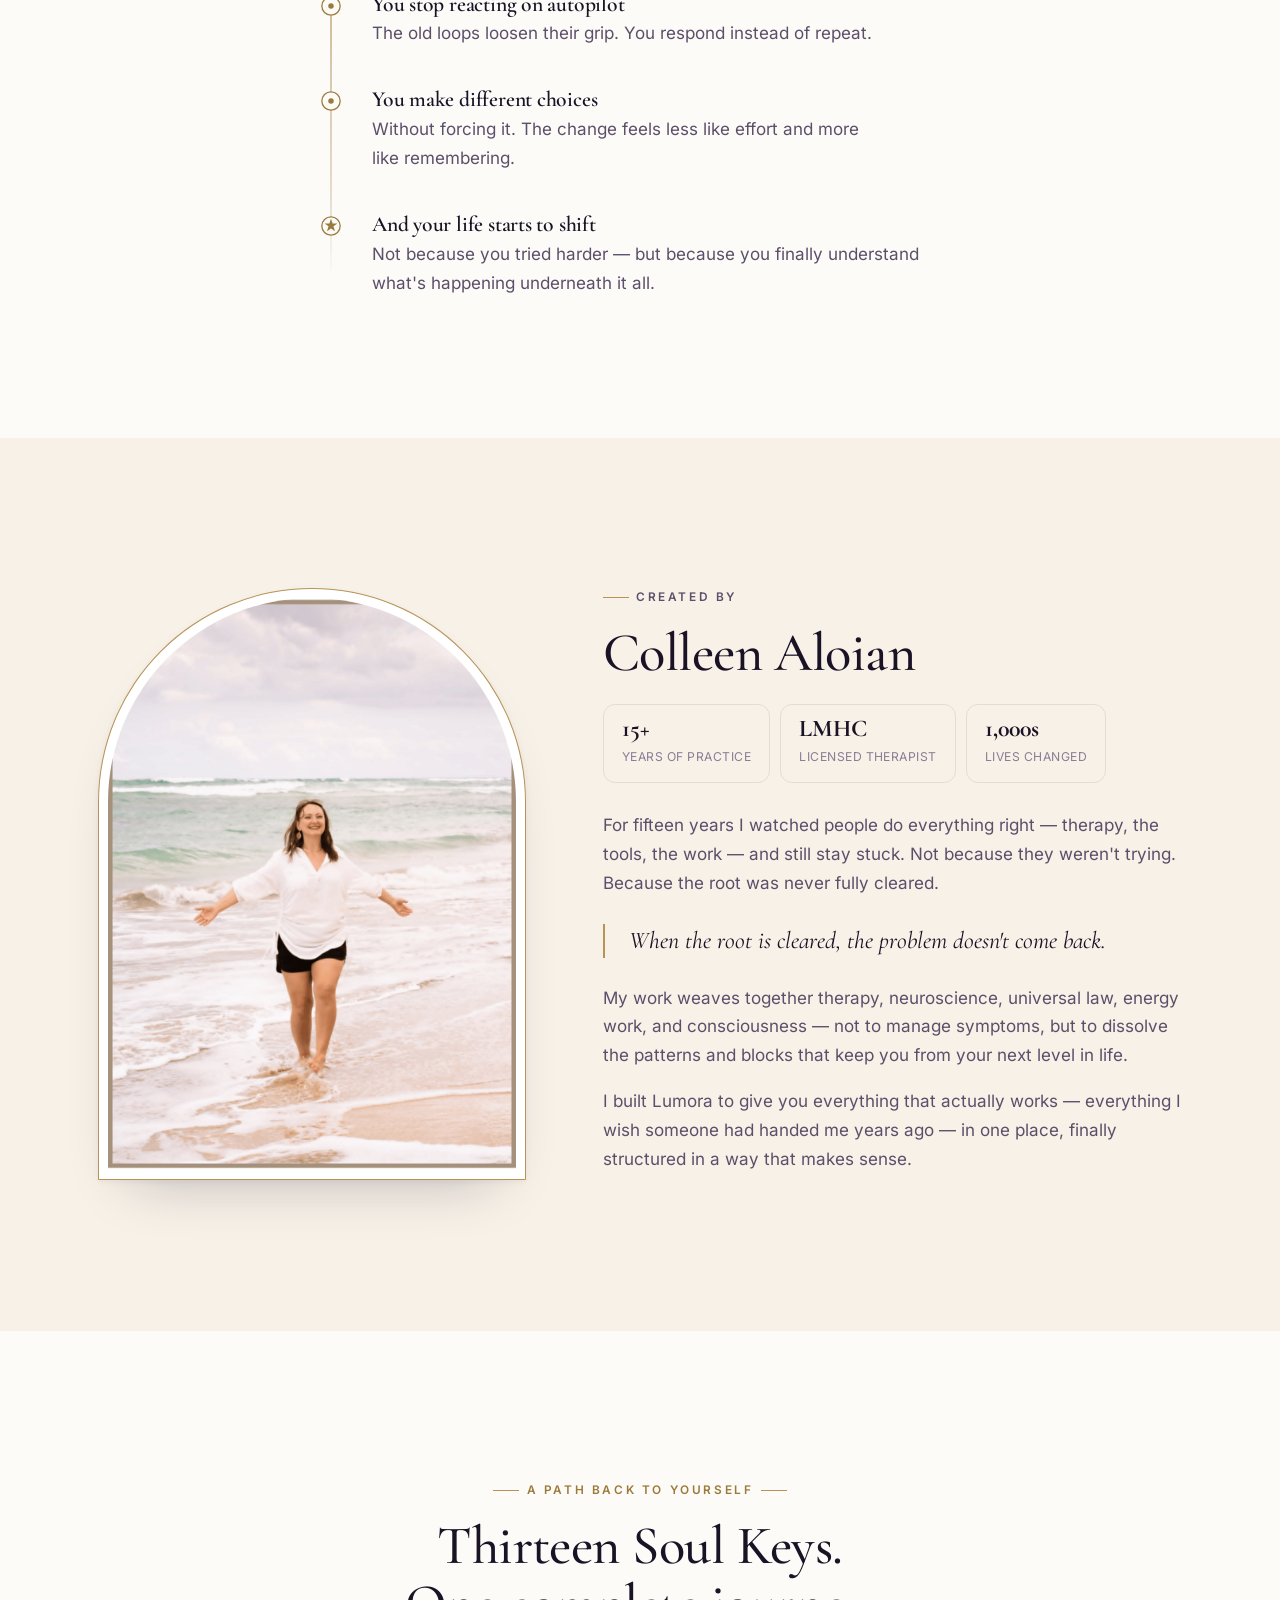
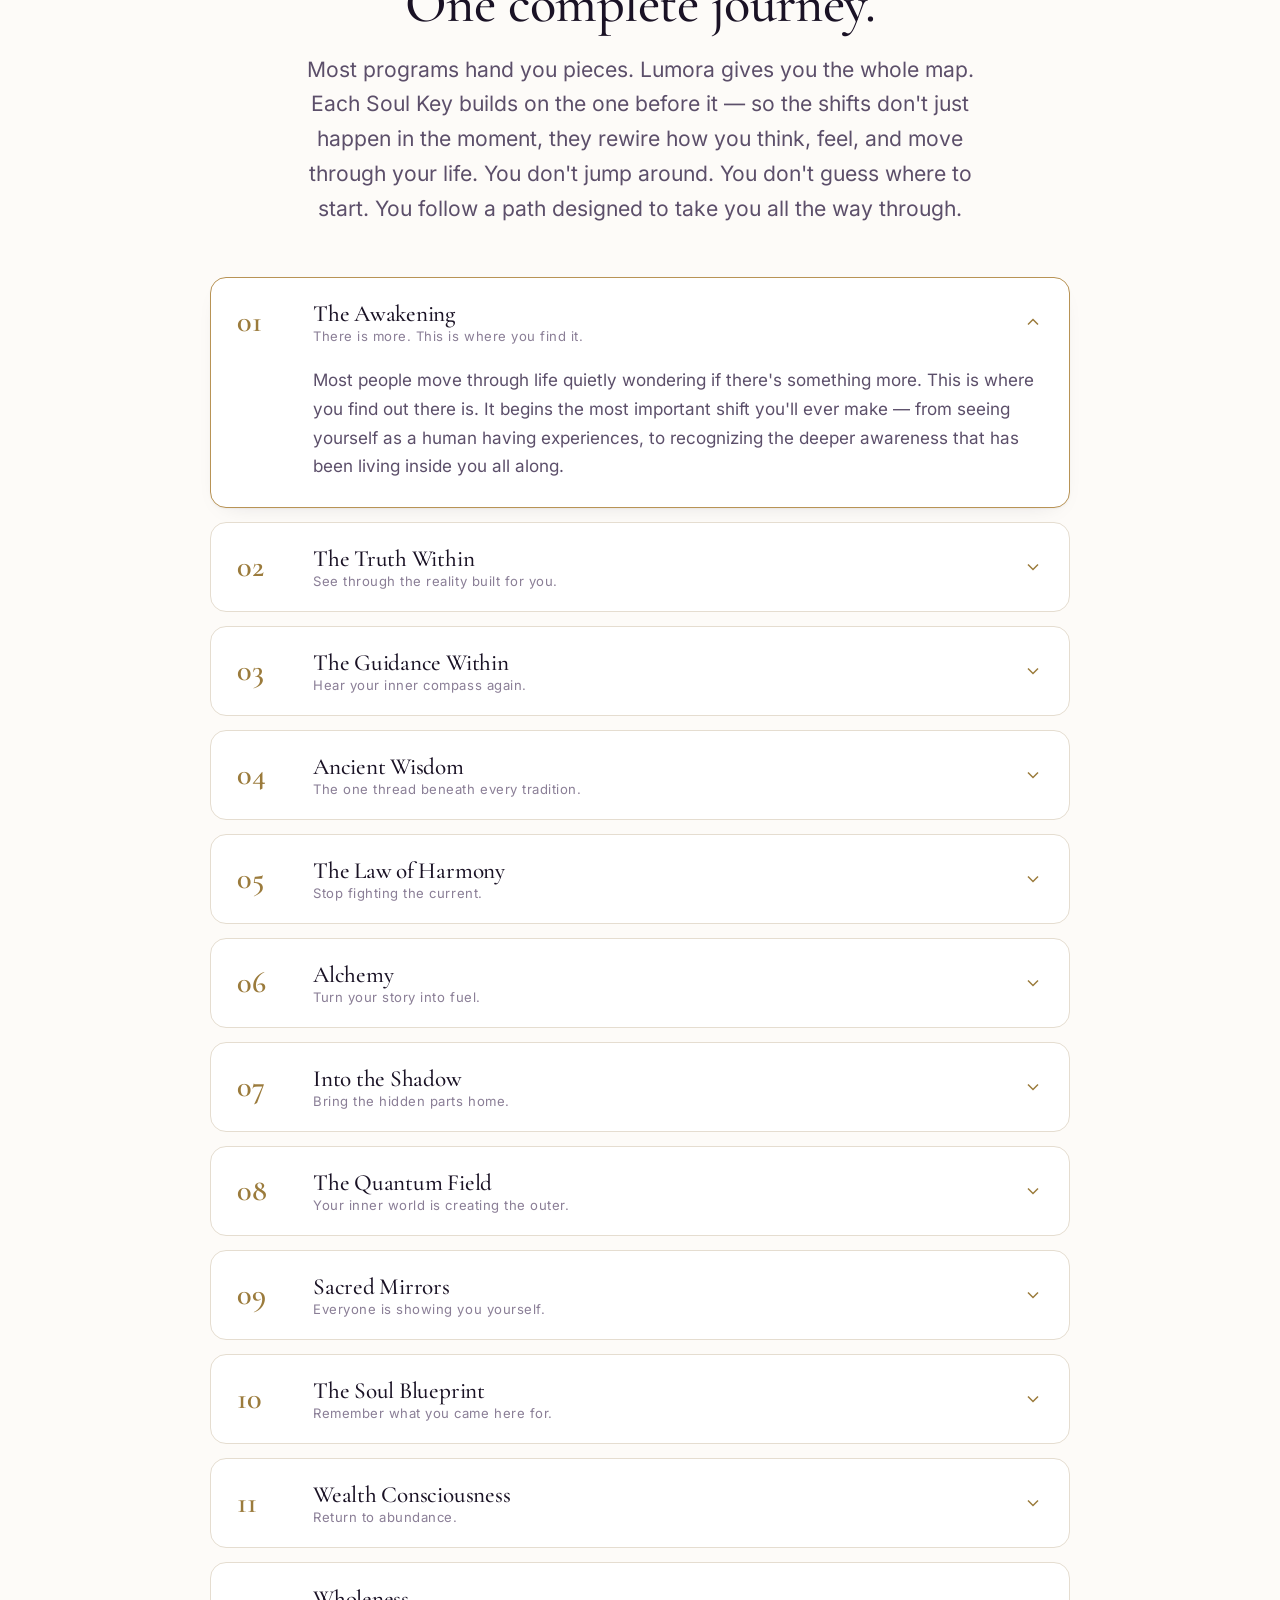
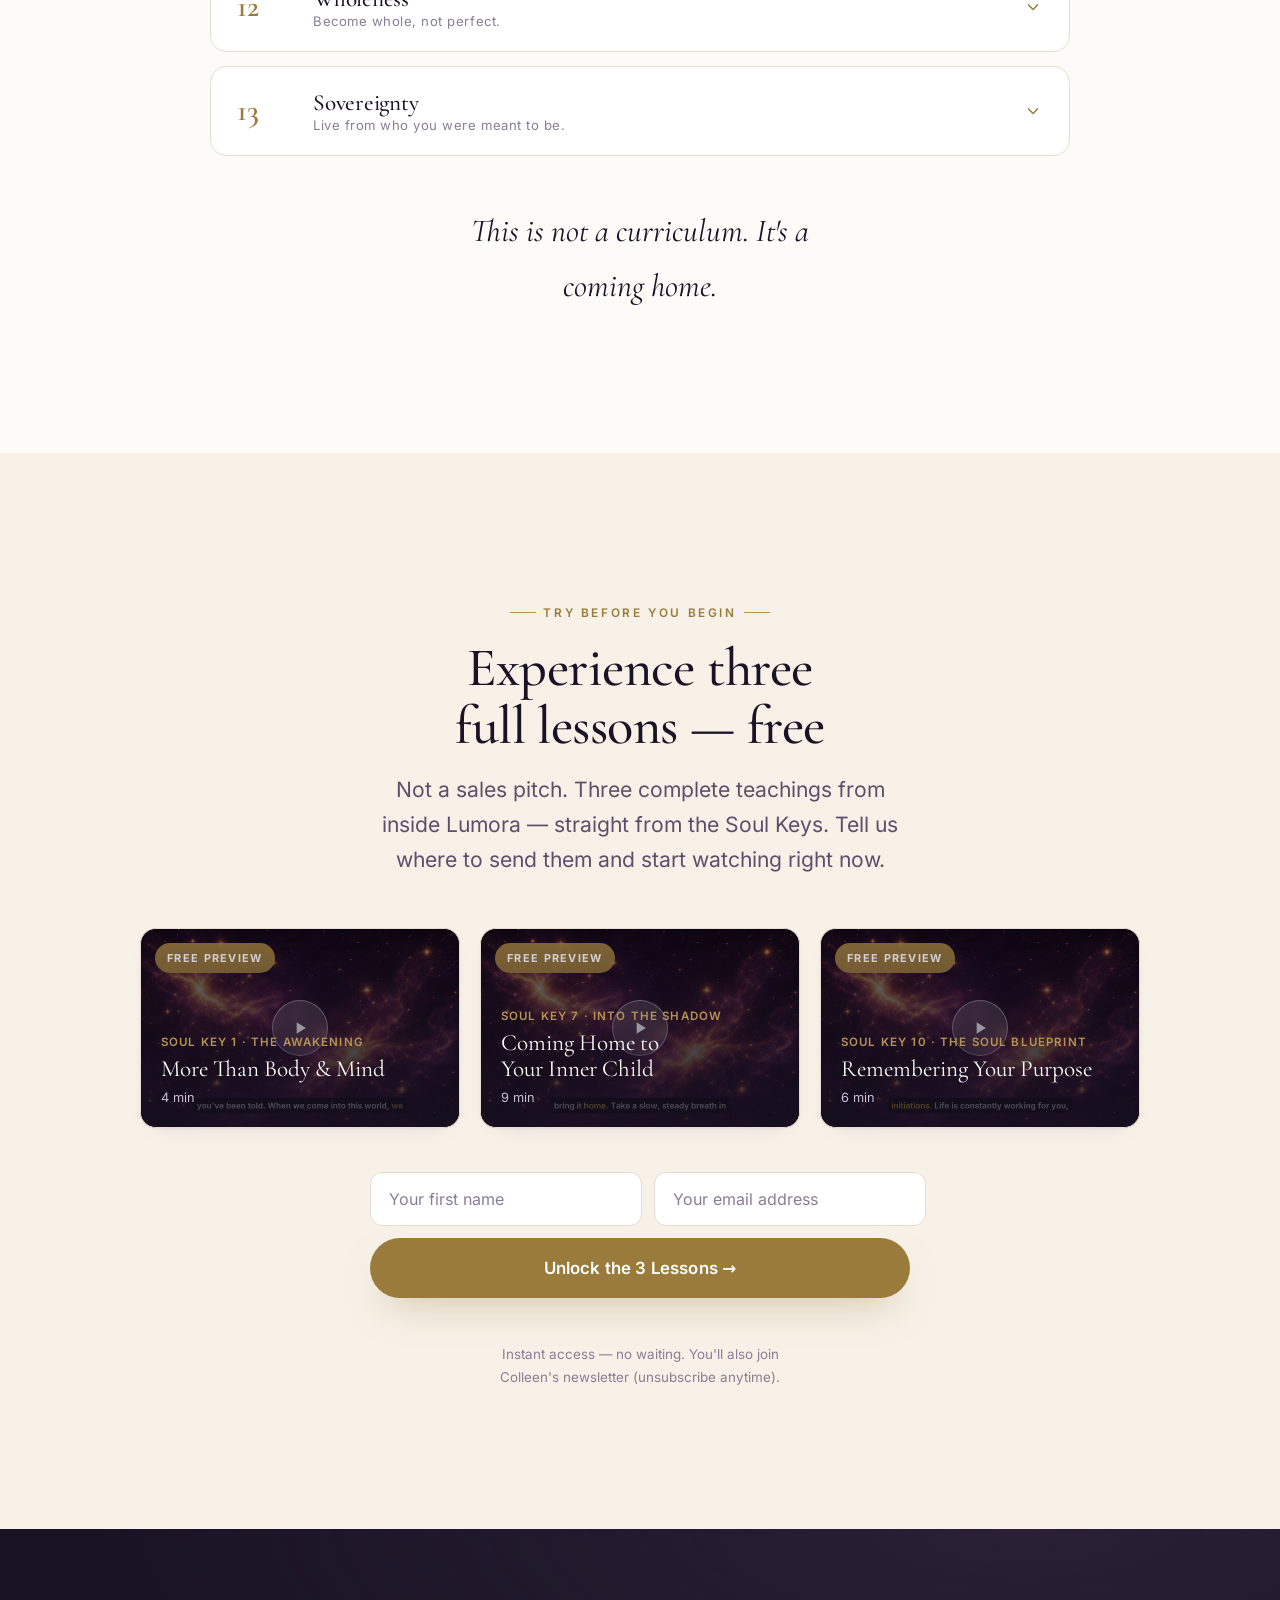
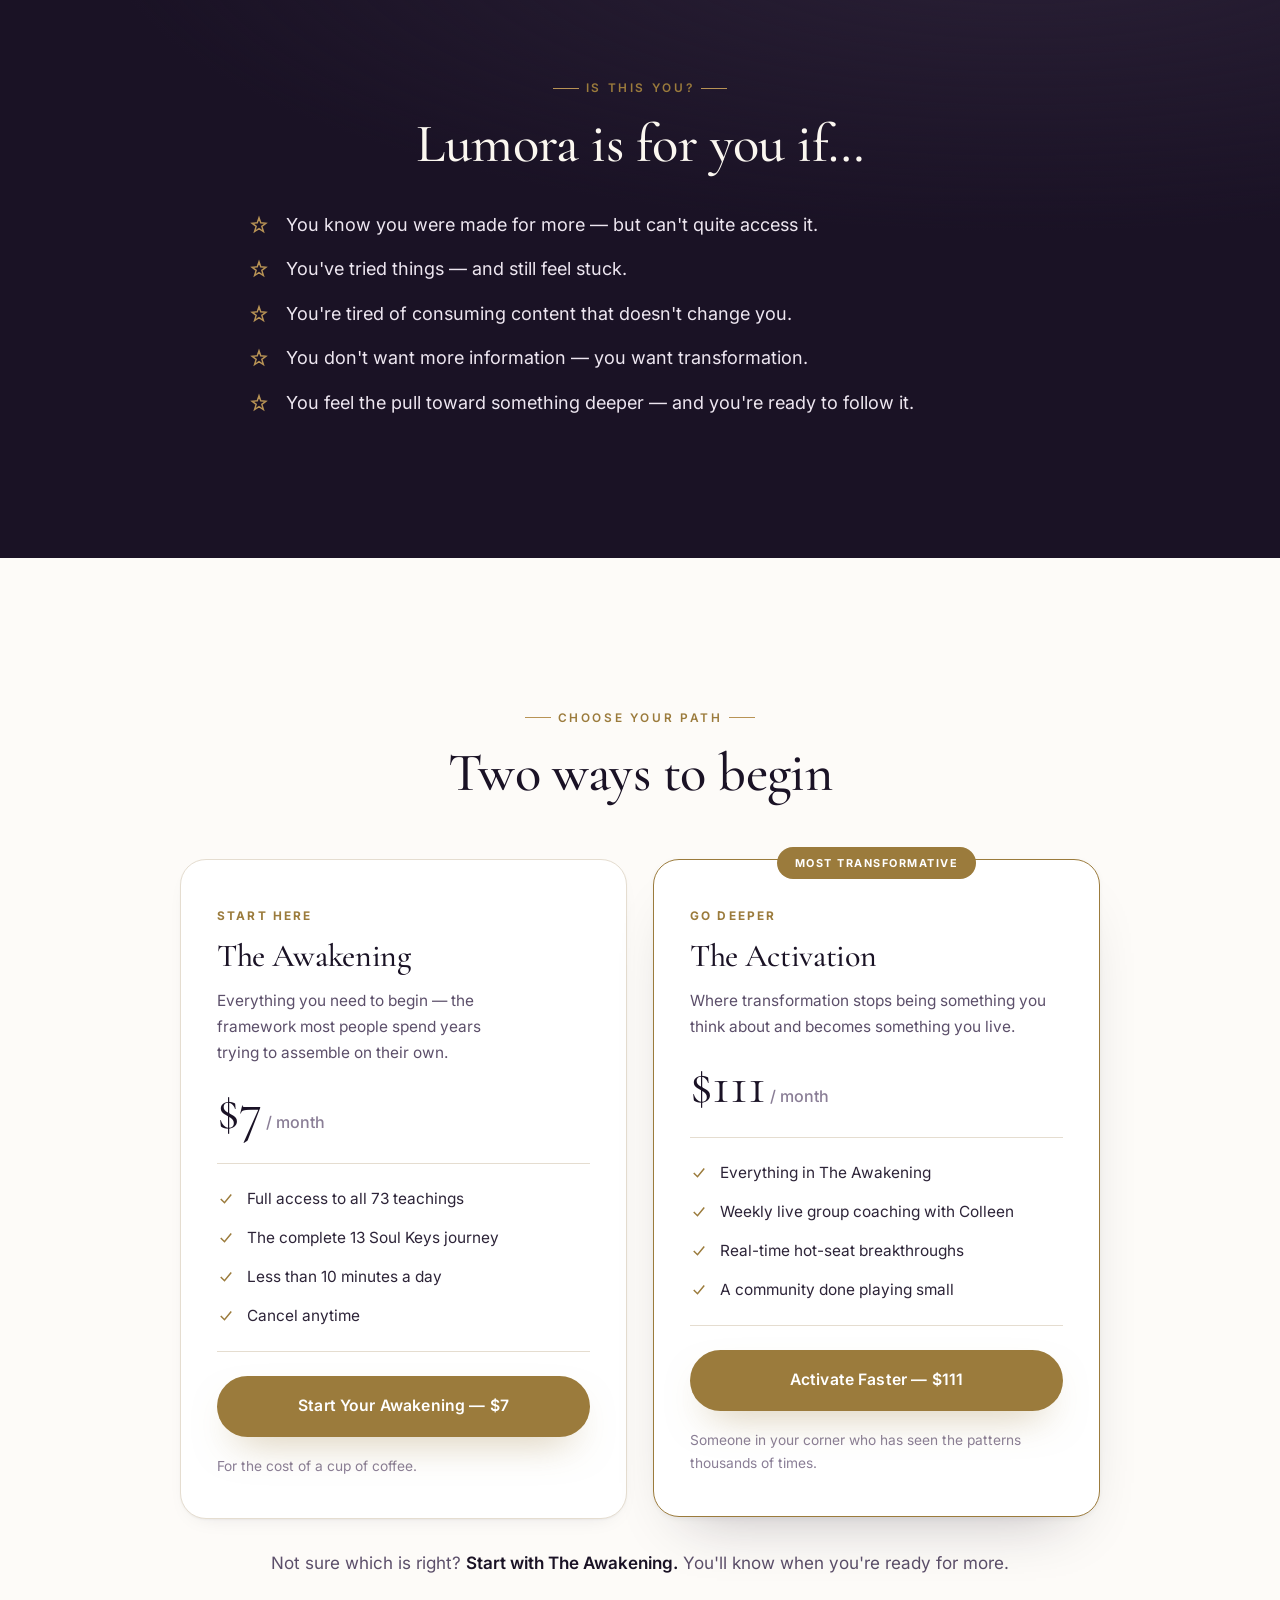
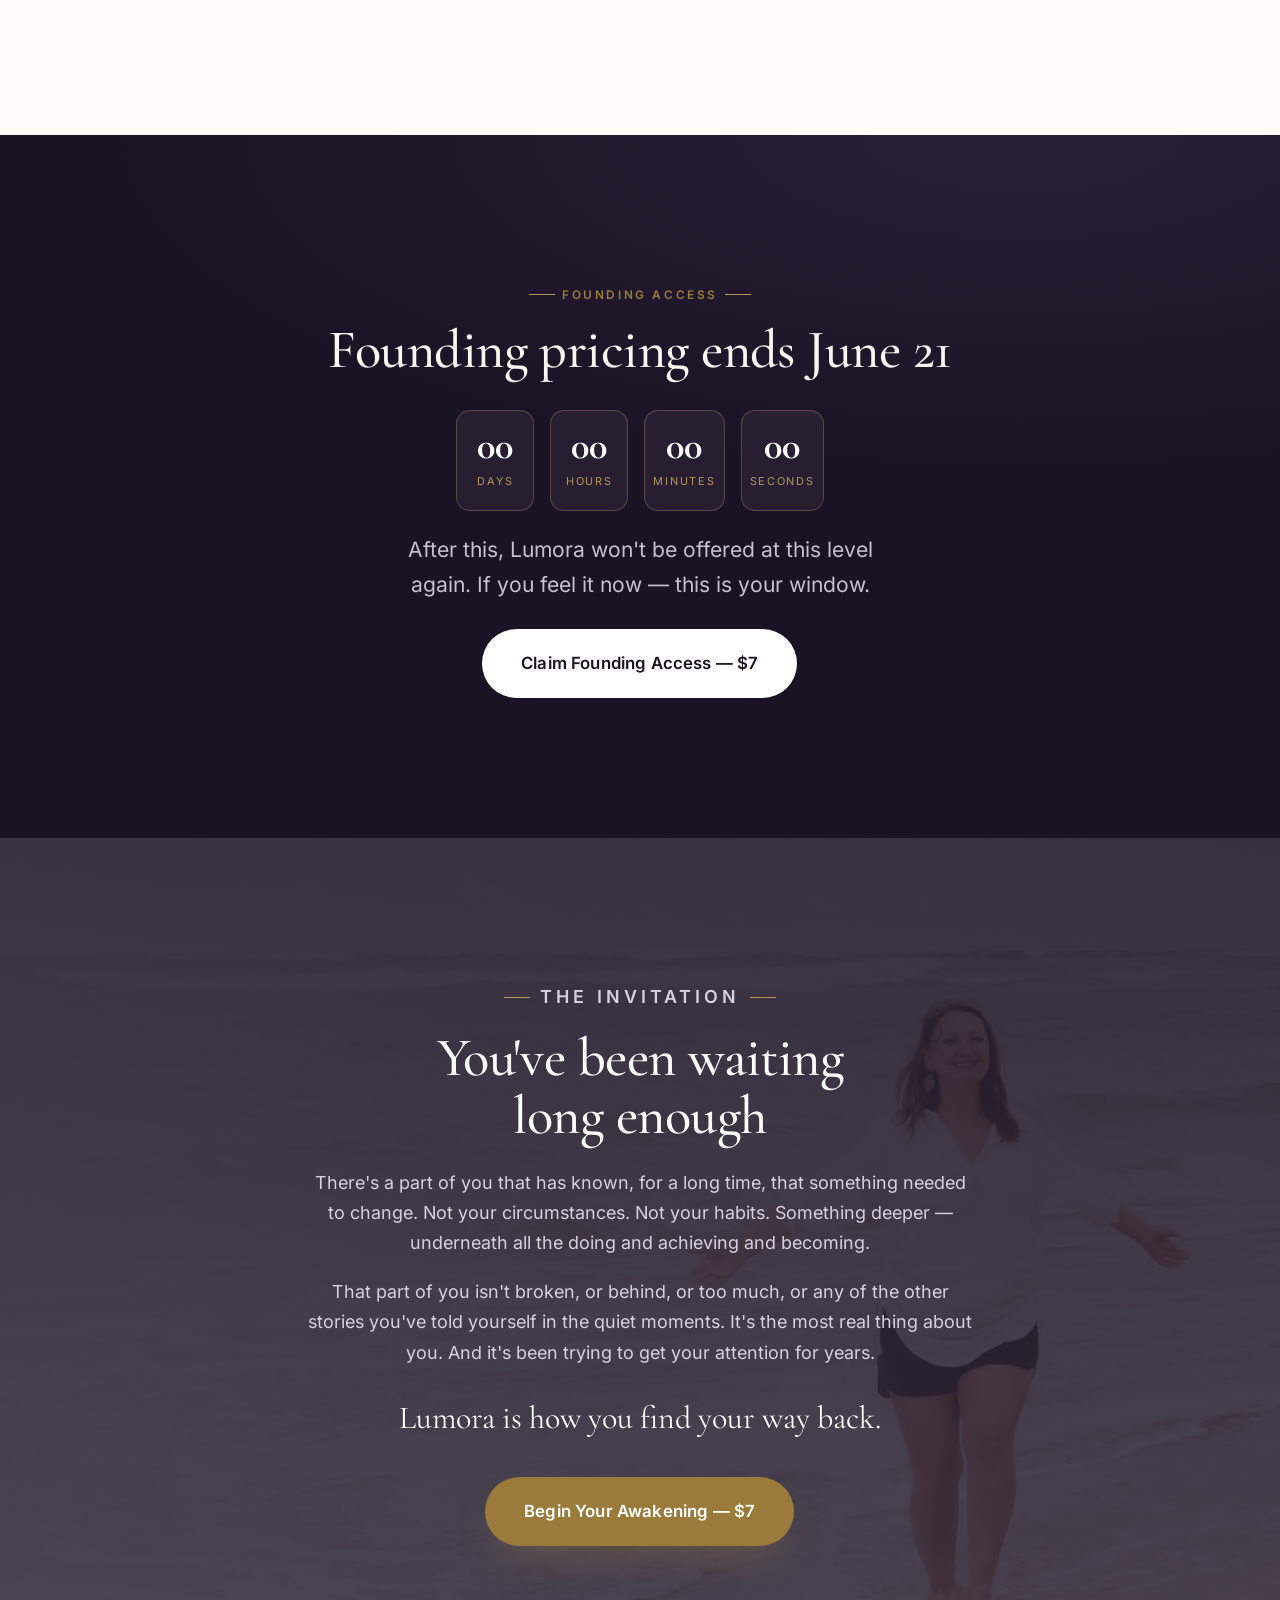
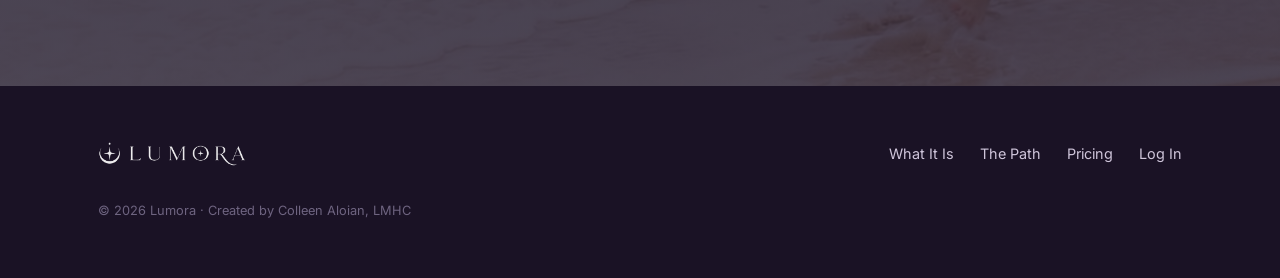
==== commit b693699e: "Nav: rename 'Demo' -> 'Preview' Co-Authored-By: Claude Opus 4.8 <noreply@anthropic.com>" ====
--- a/site/index.html
+++ b/site/index.html
@@ -26,7 +26,7 @@
         <a href="#understand">What It Is</a>
         <a href="#path">The Path</a>
         <a href="#colleen">Colleen</a>
-        <a href="#free-lessons">Demo</a>
+        <a href="#free-lessons">Preview</a>
         <a class="nav__login" href="https://app.awakenlumora.com/login">Log In</a>
       </div>
       <div class="nav__right">
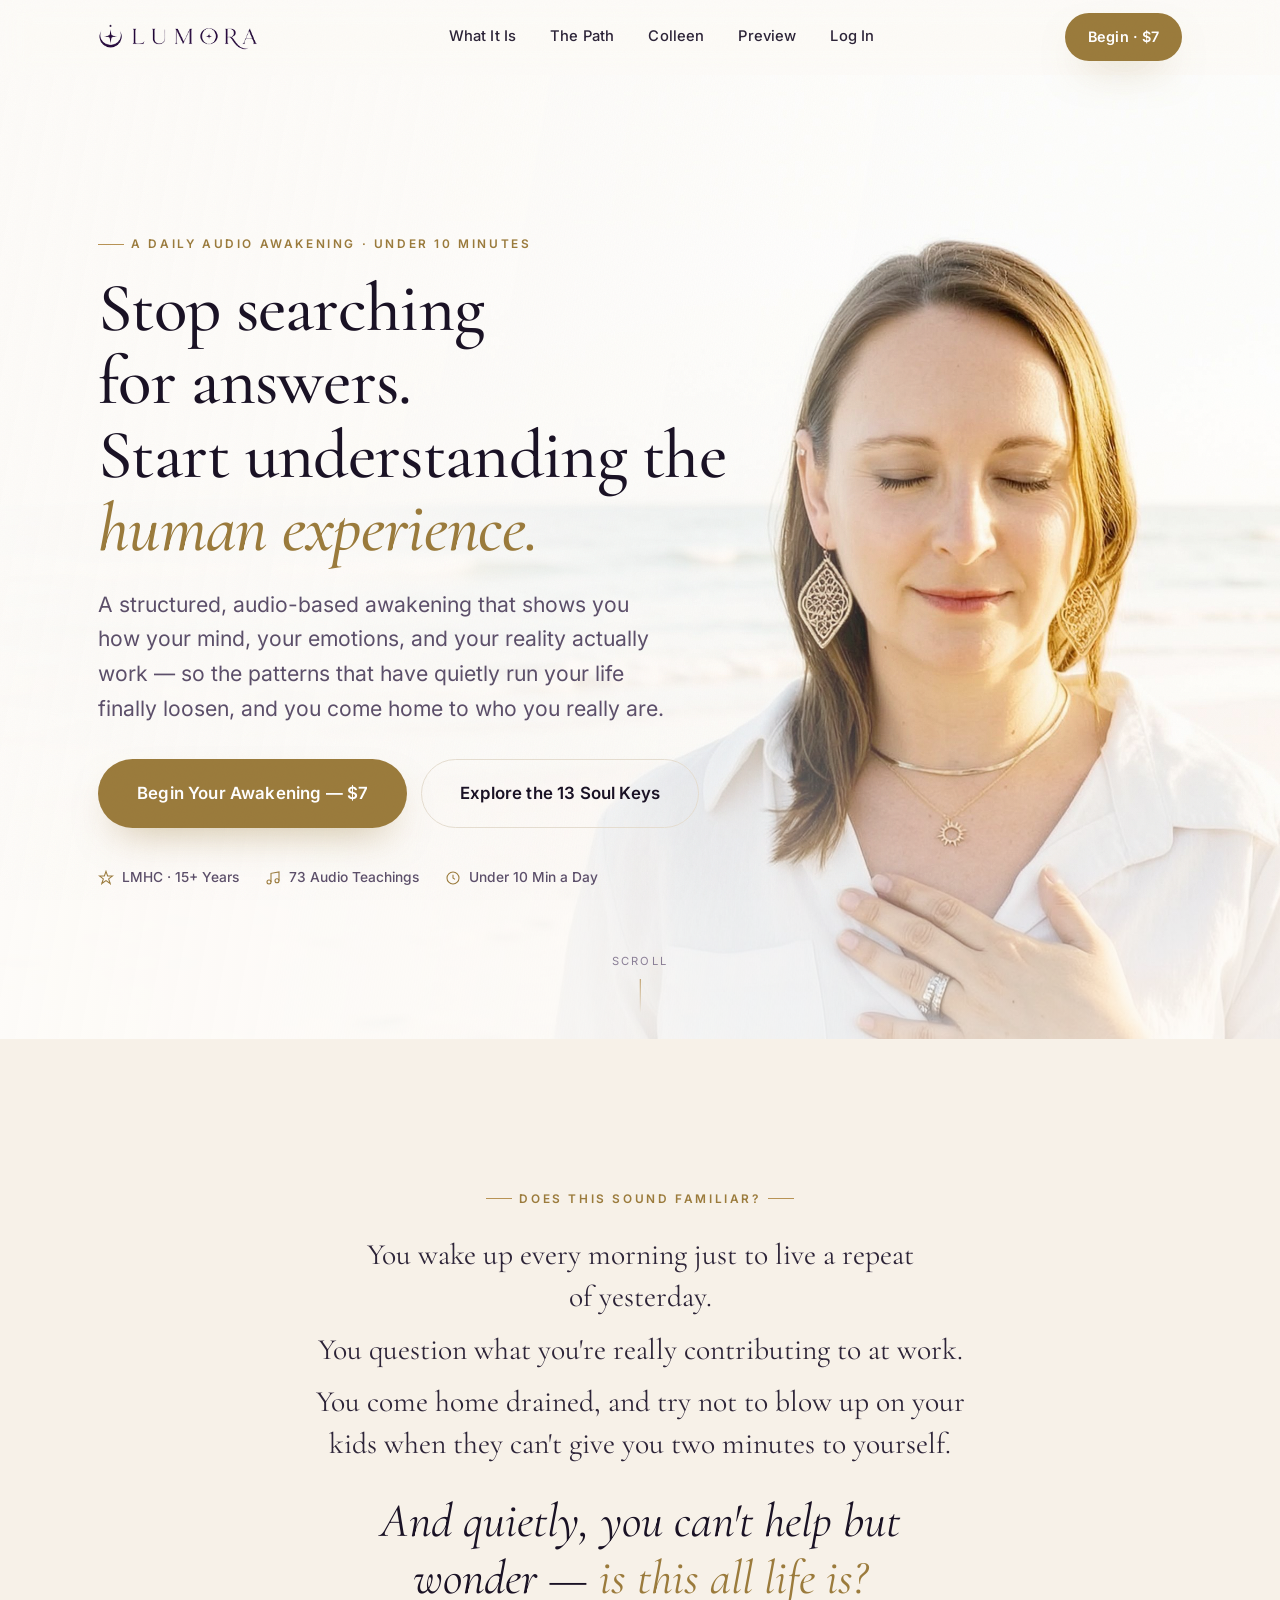
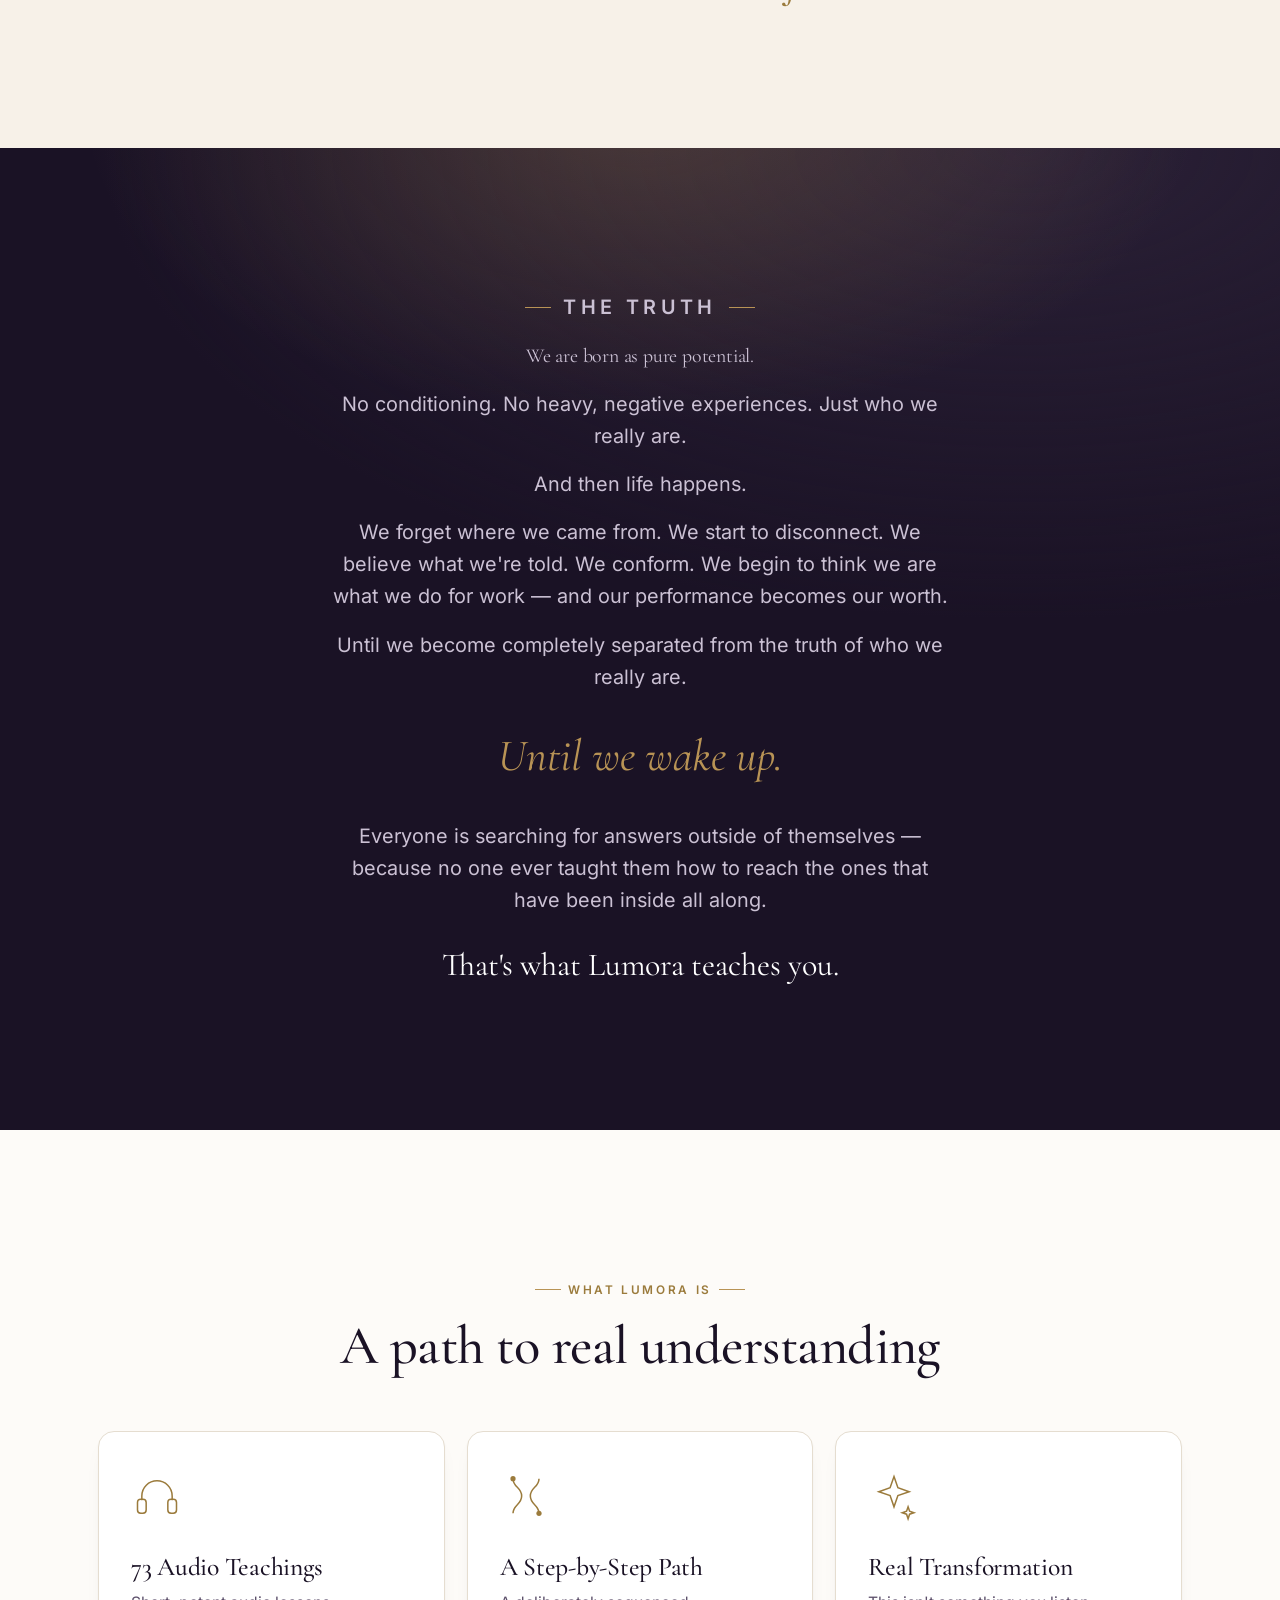
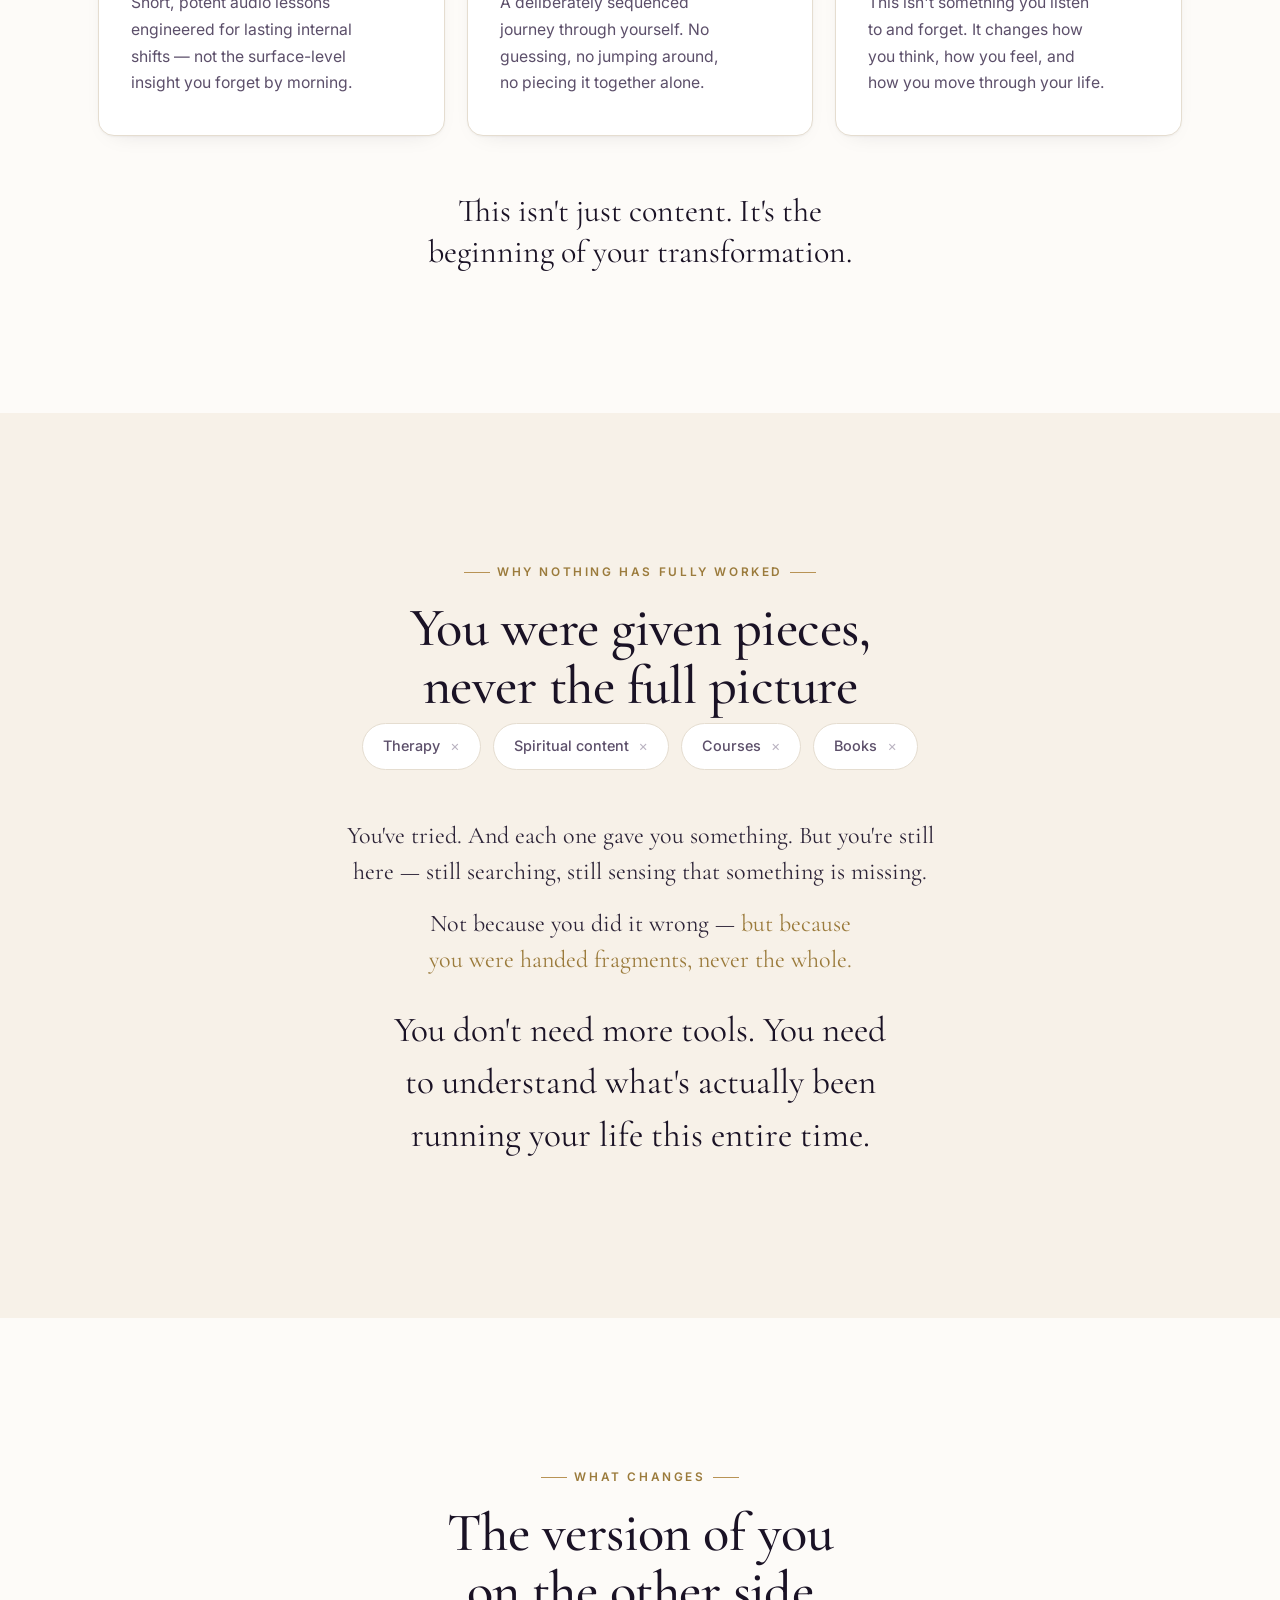
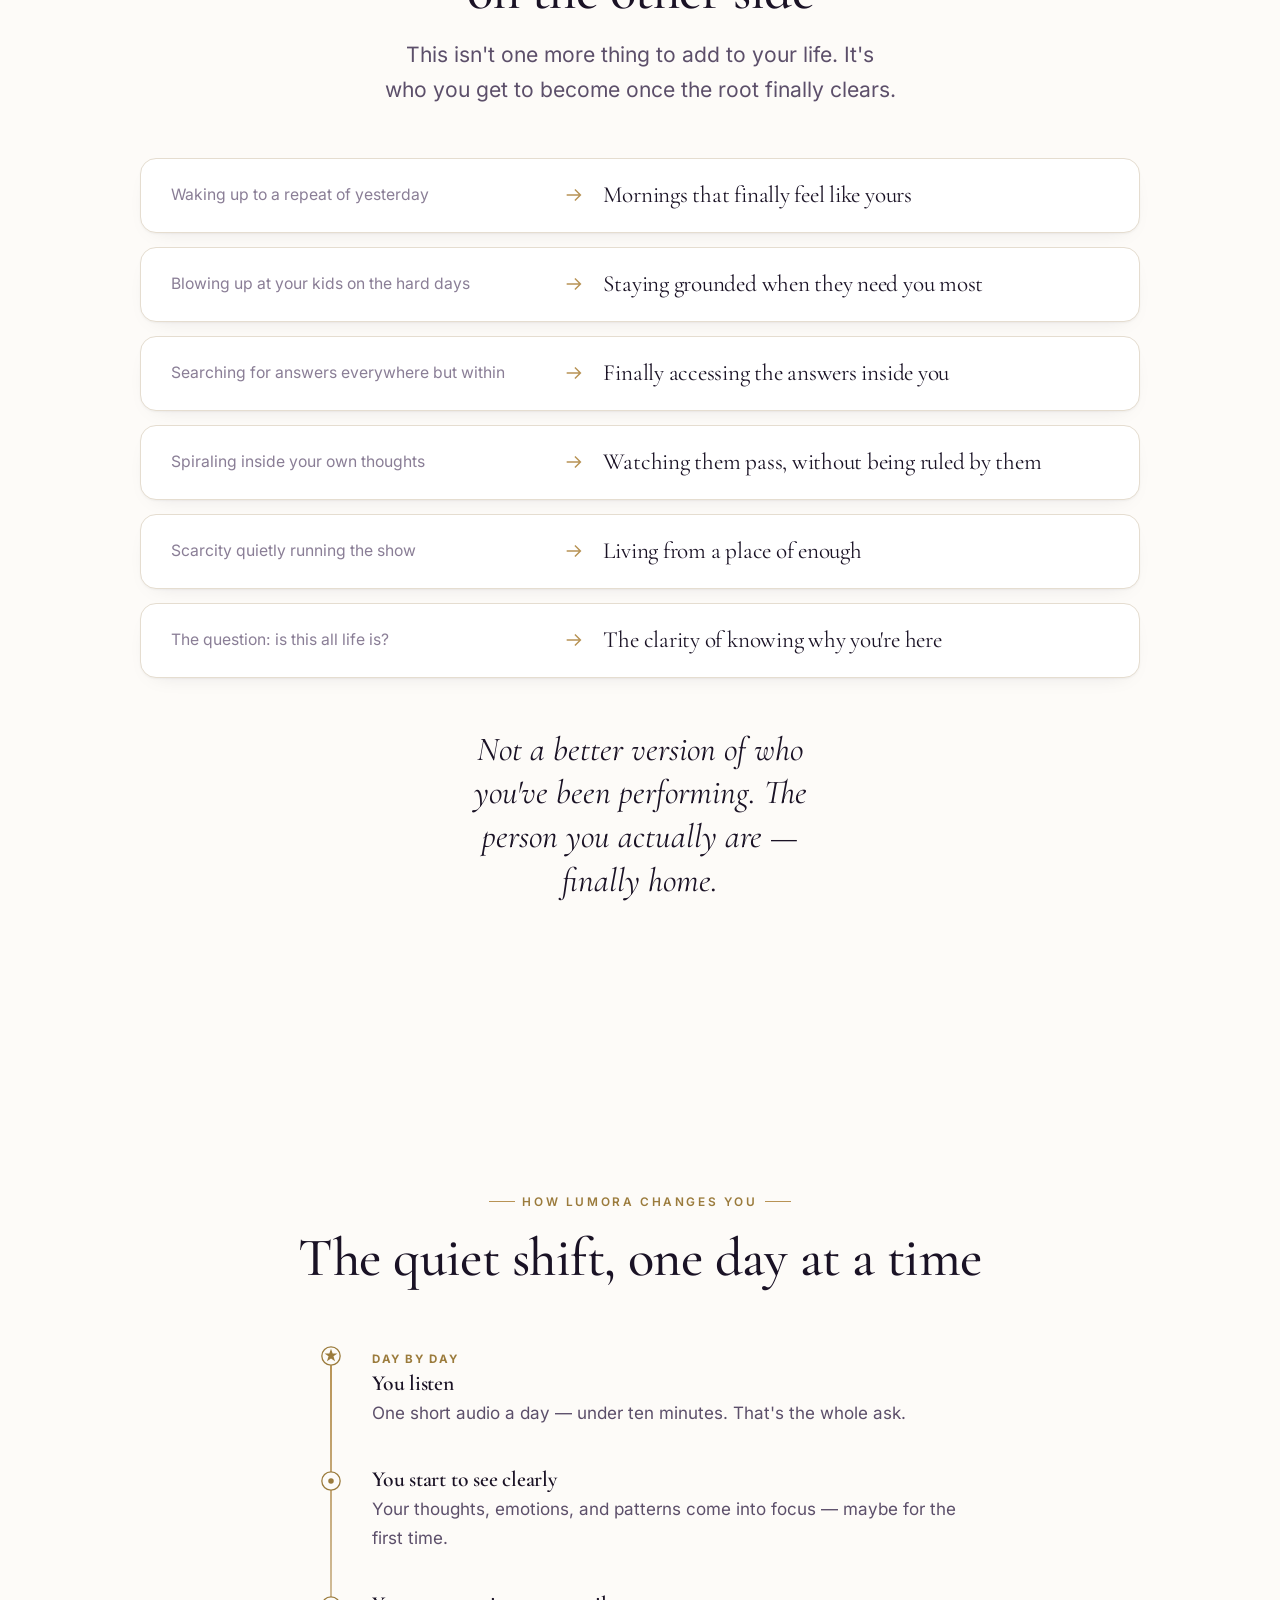
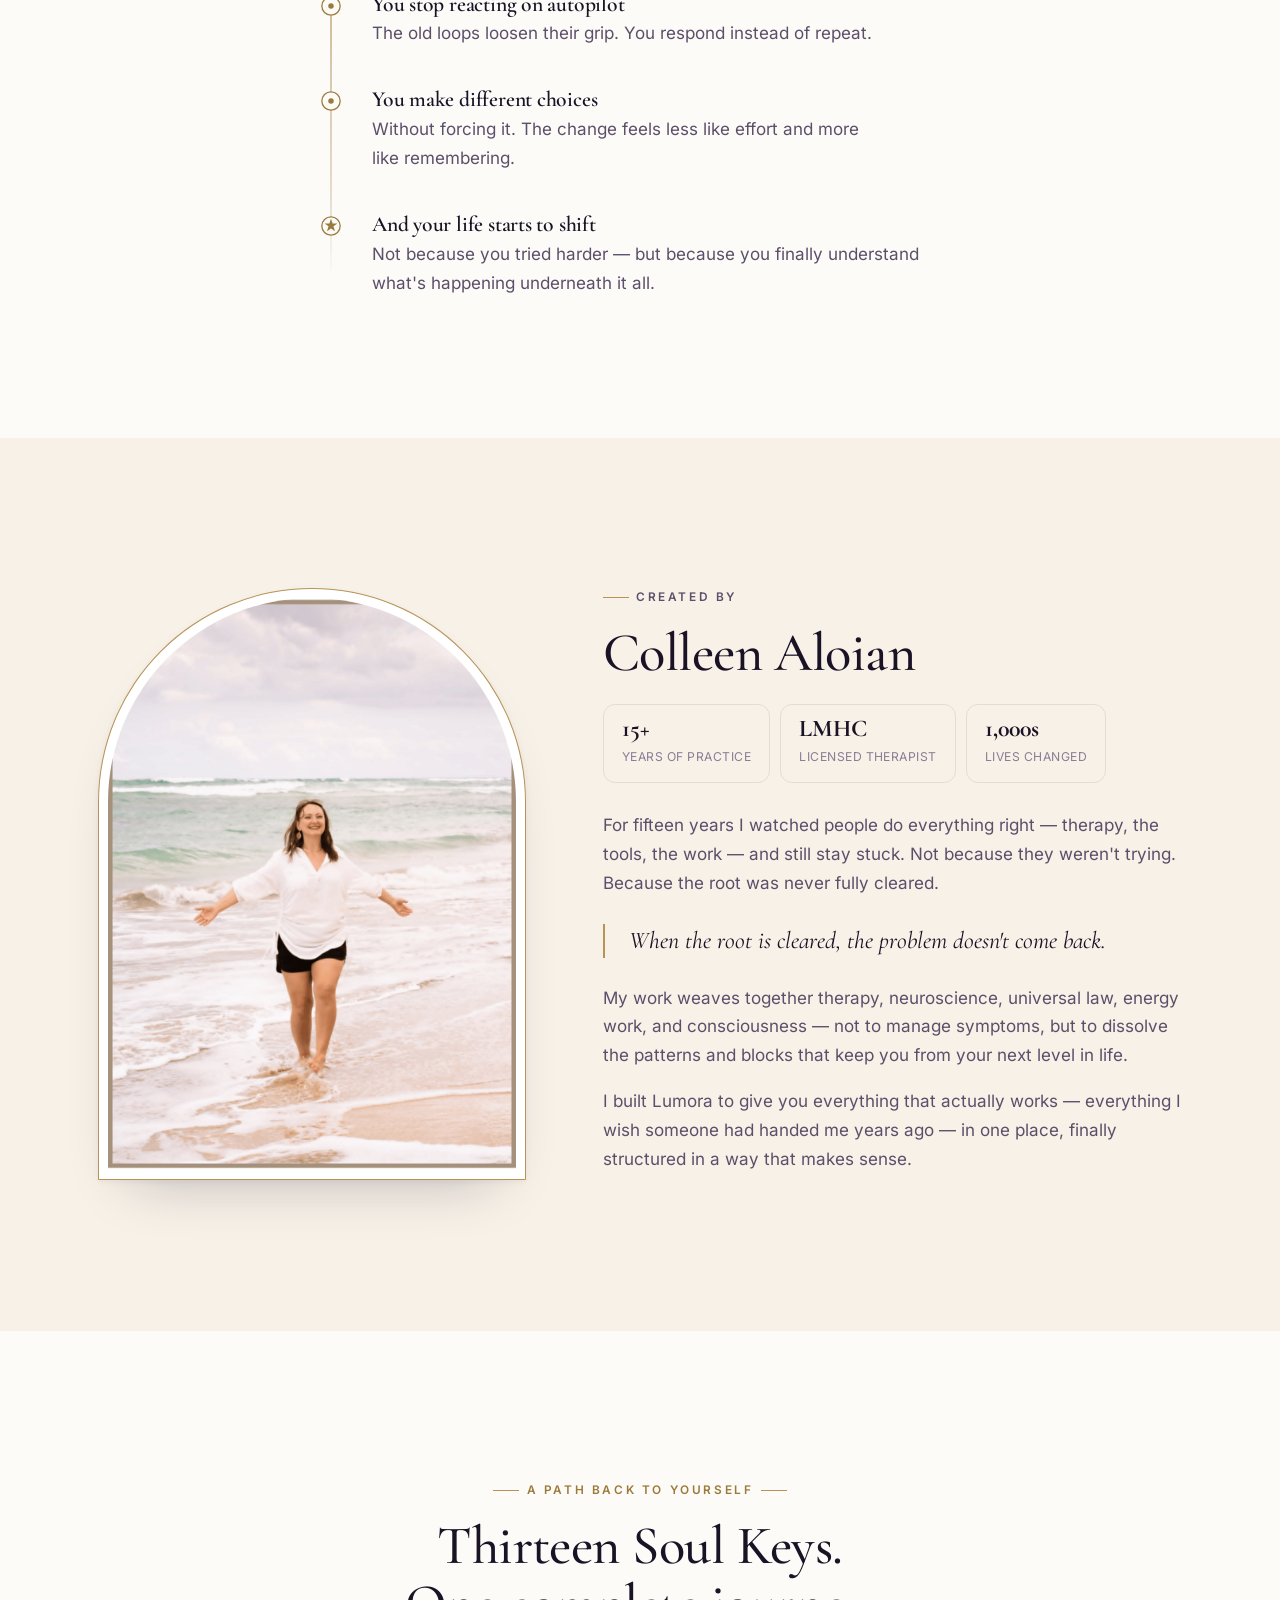
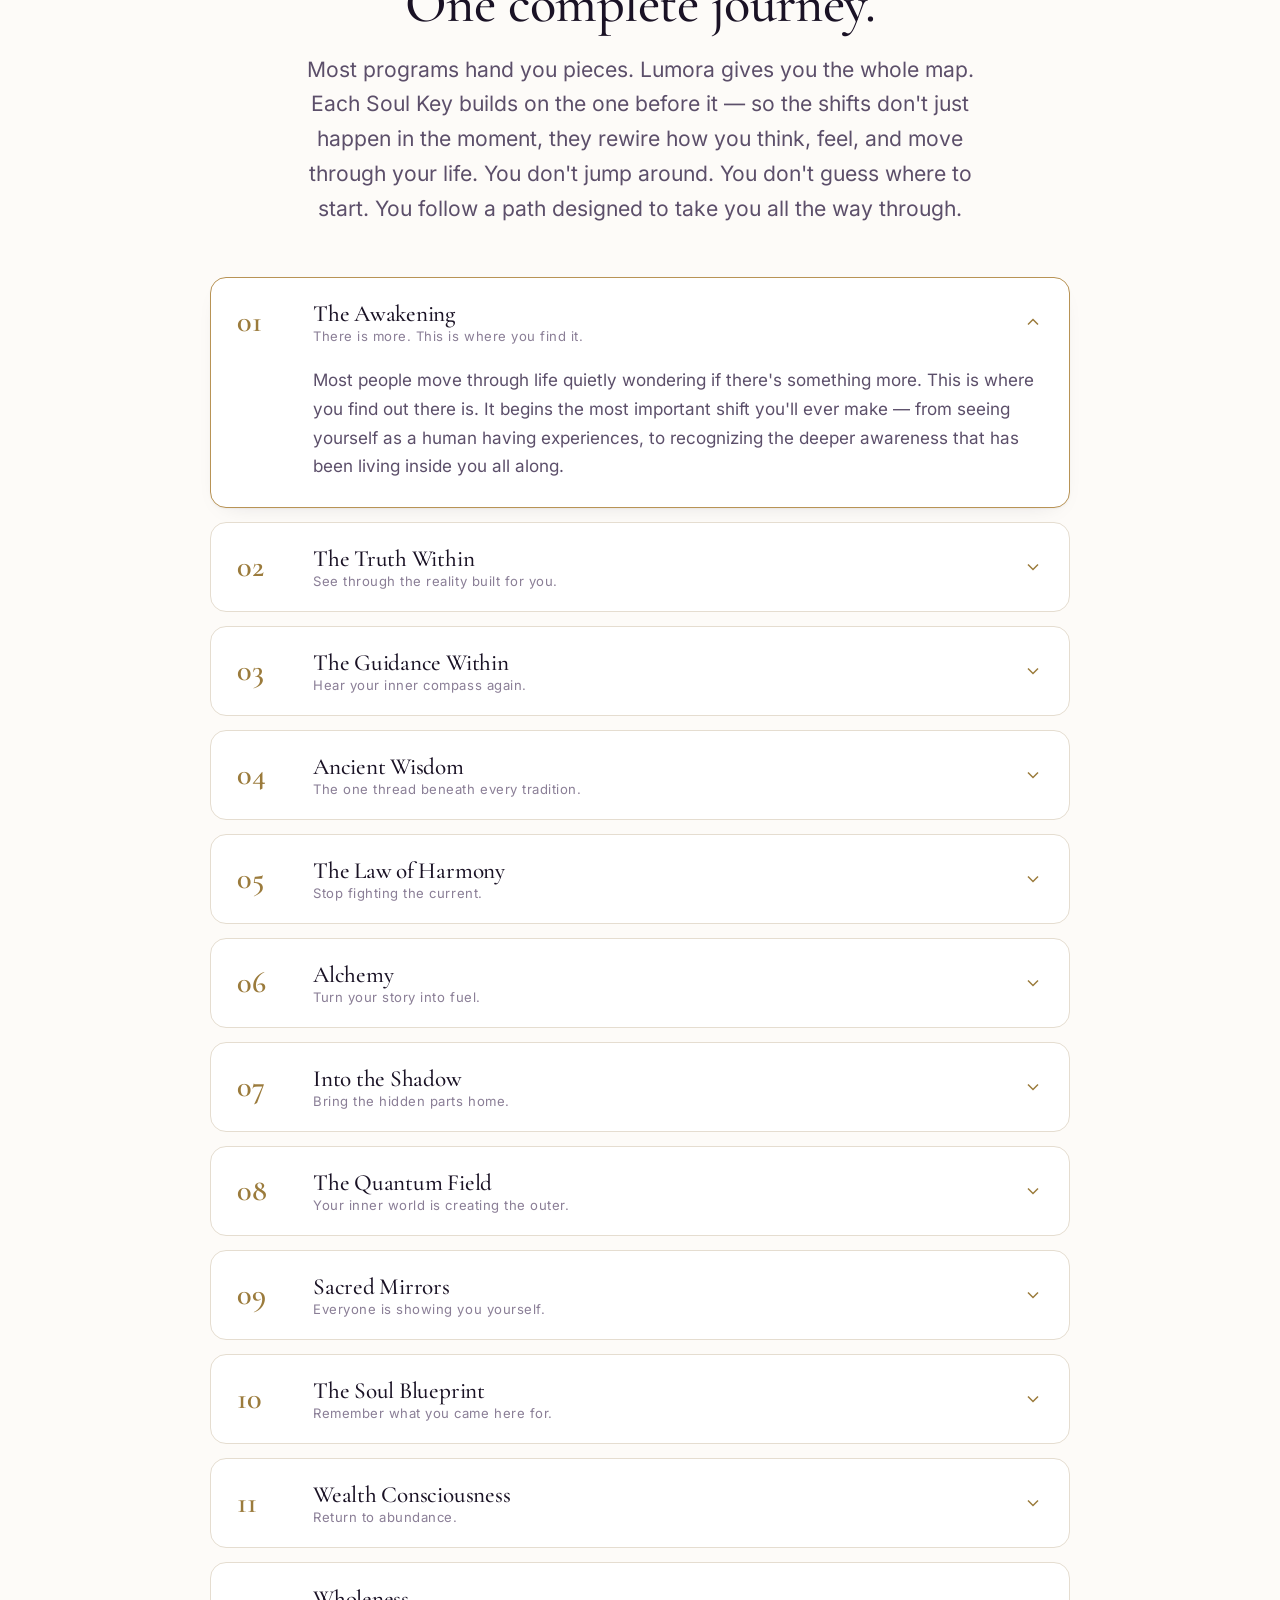
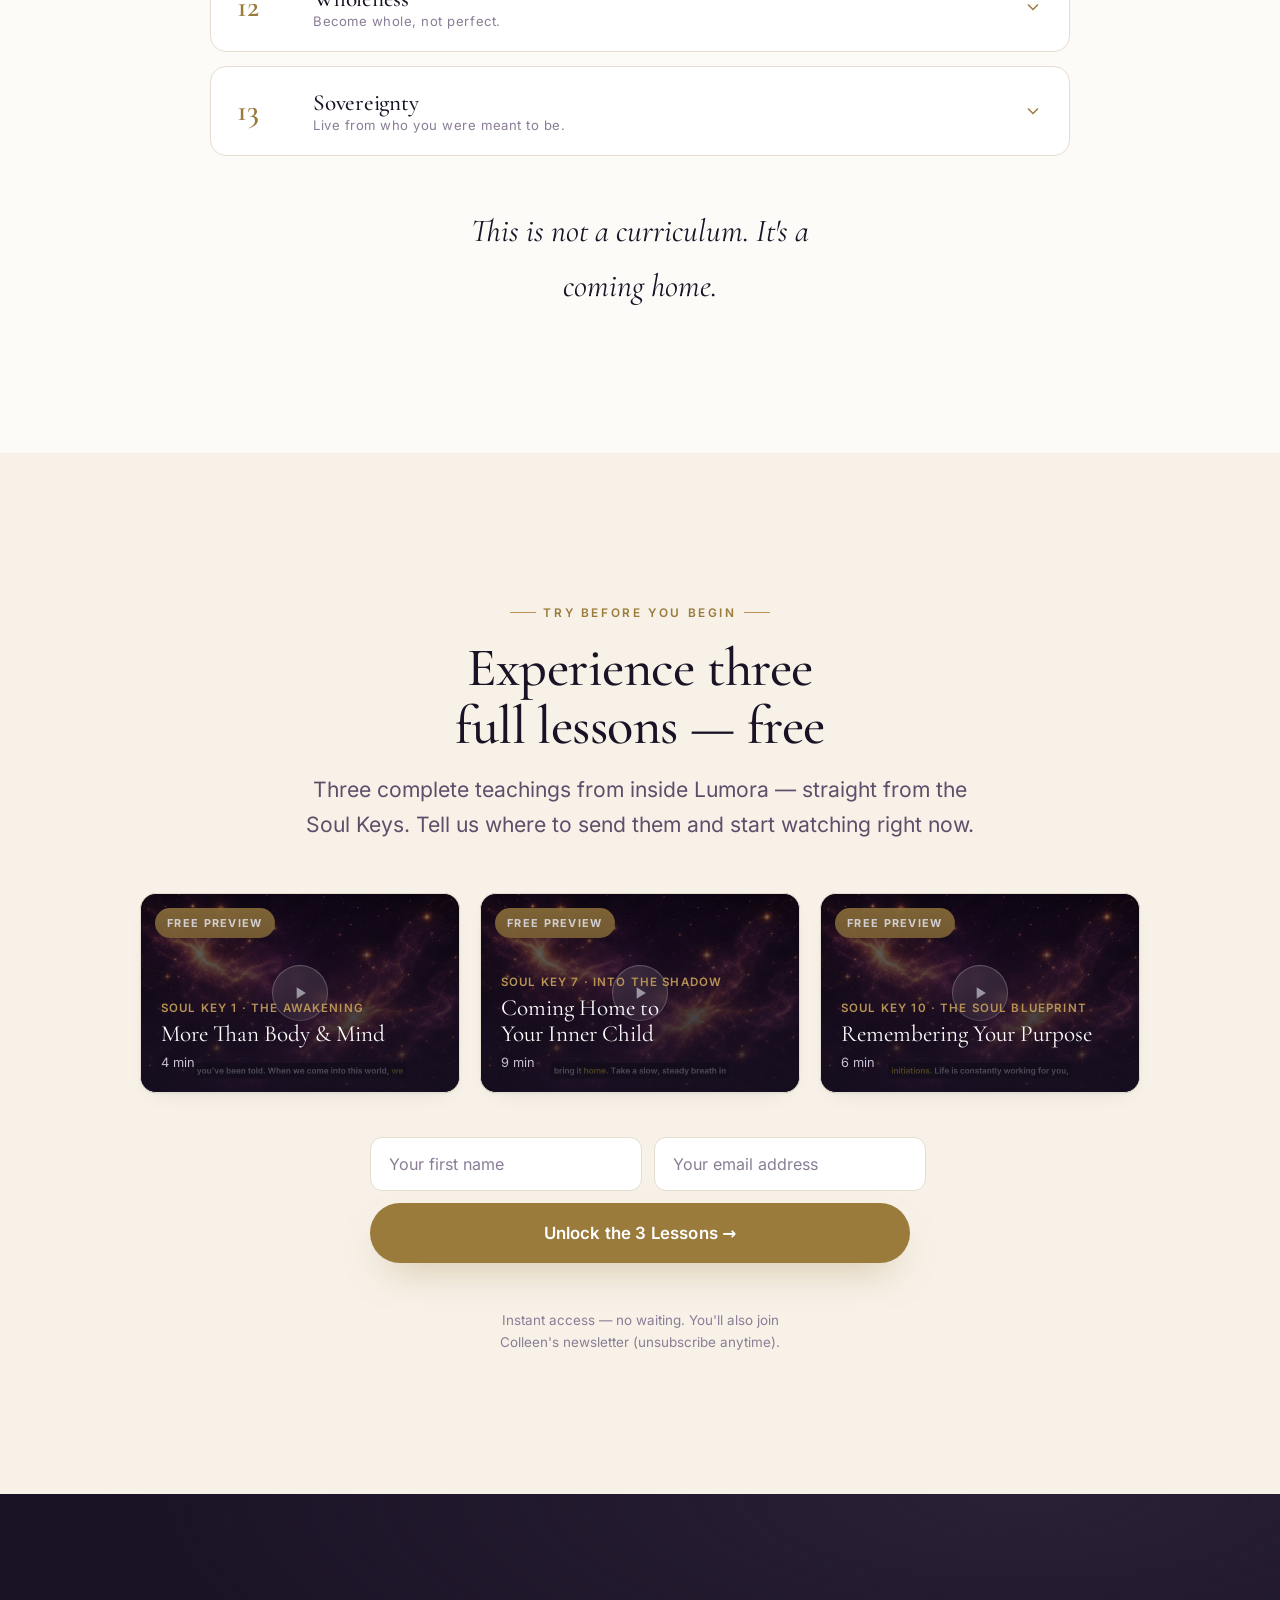
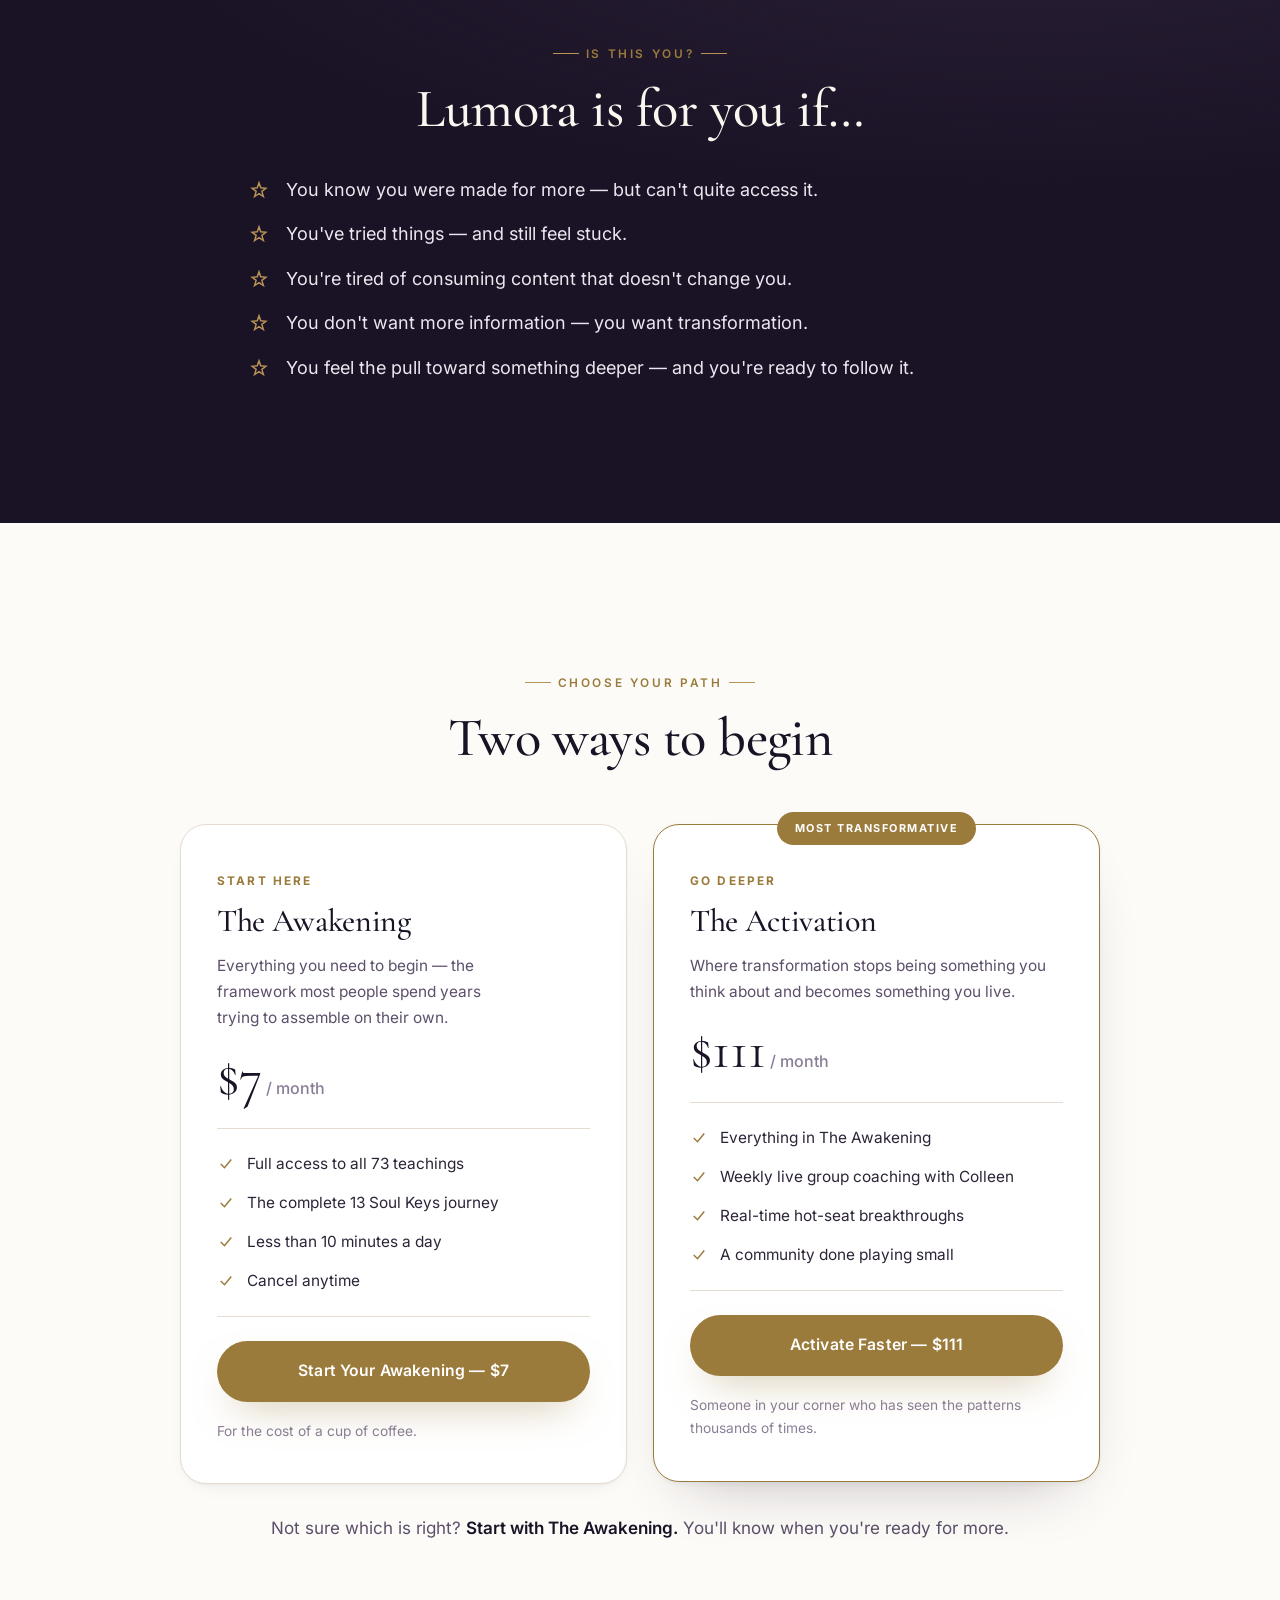
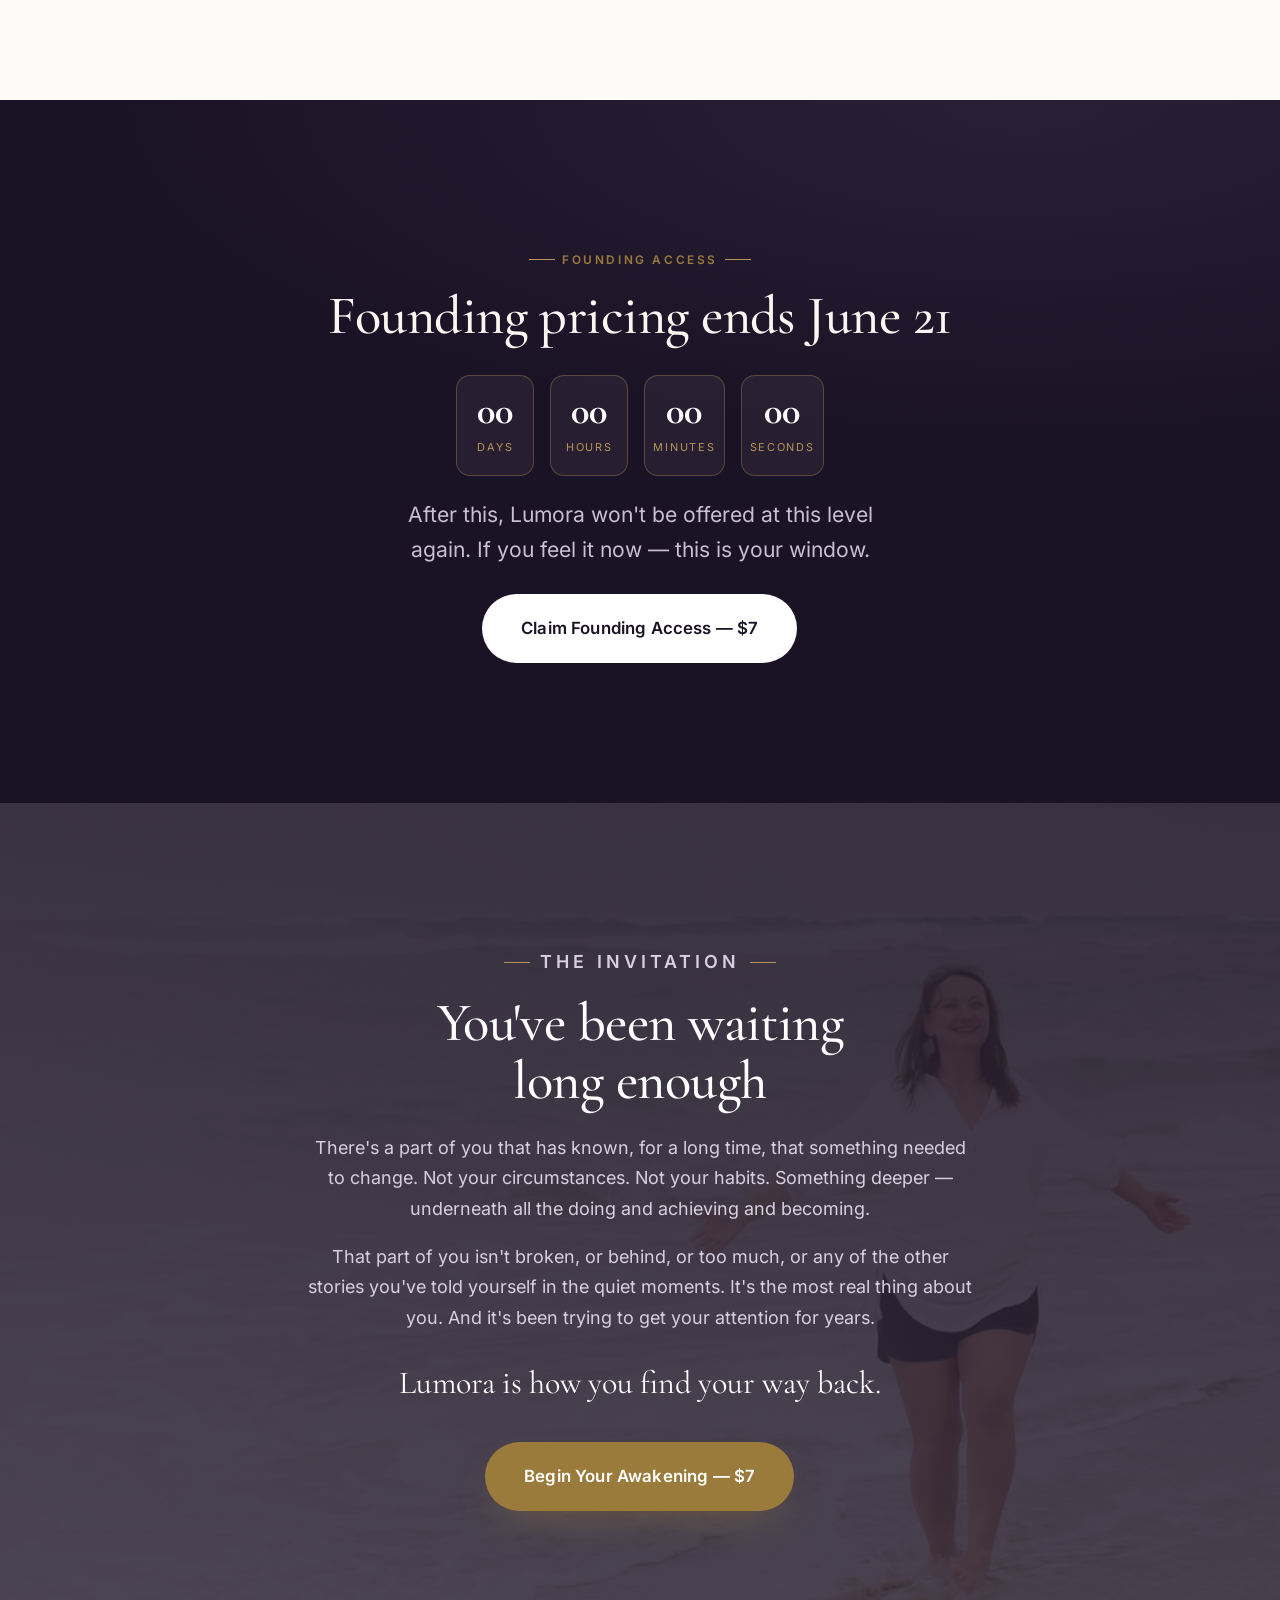
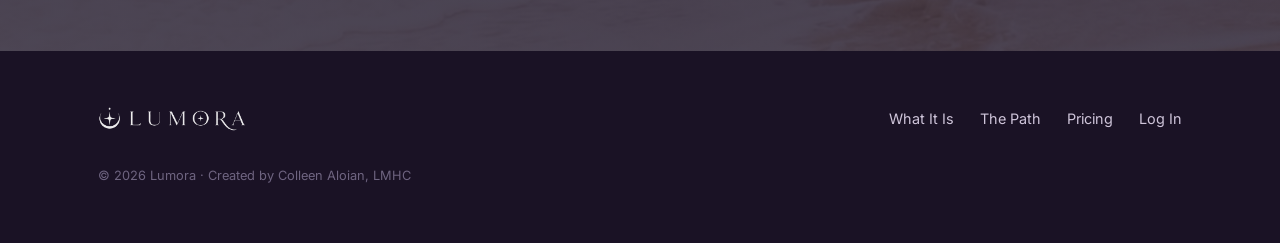
==== commit e63df0dd: "Copy: drop 'Not a sales pitch.' from the preview section subhead Co-Authored-By: Claude Opus 4.8 <no" ====
--- a/site/index.html
+++ b/site/index.html
@@ -362,7 +362,7 @@
     <div class="s-head center reveal" style="margin-inline:auto">
       <p class="eyebrow eyebrow--center">Try Before You Begin</p>
       <h2 class="h2">Experience three full lessons — free</h2>
-      <p class="lede" style="margin-top:1.1rem">Not a sales pitch. Three complete teachings from inside Lumora — straight from the Soul Keys. Tell us where to send them and start watching right now.</p>
+      <p class="lede" style="margin-top:1.1rem">Three complete teachings from inside Lumora — straight from the Soul Keys. Tell us where to send them and start watching right now.</p>
     </div>
 
     <div class="fl-cards reveal">
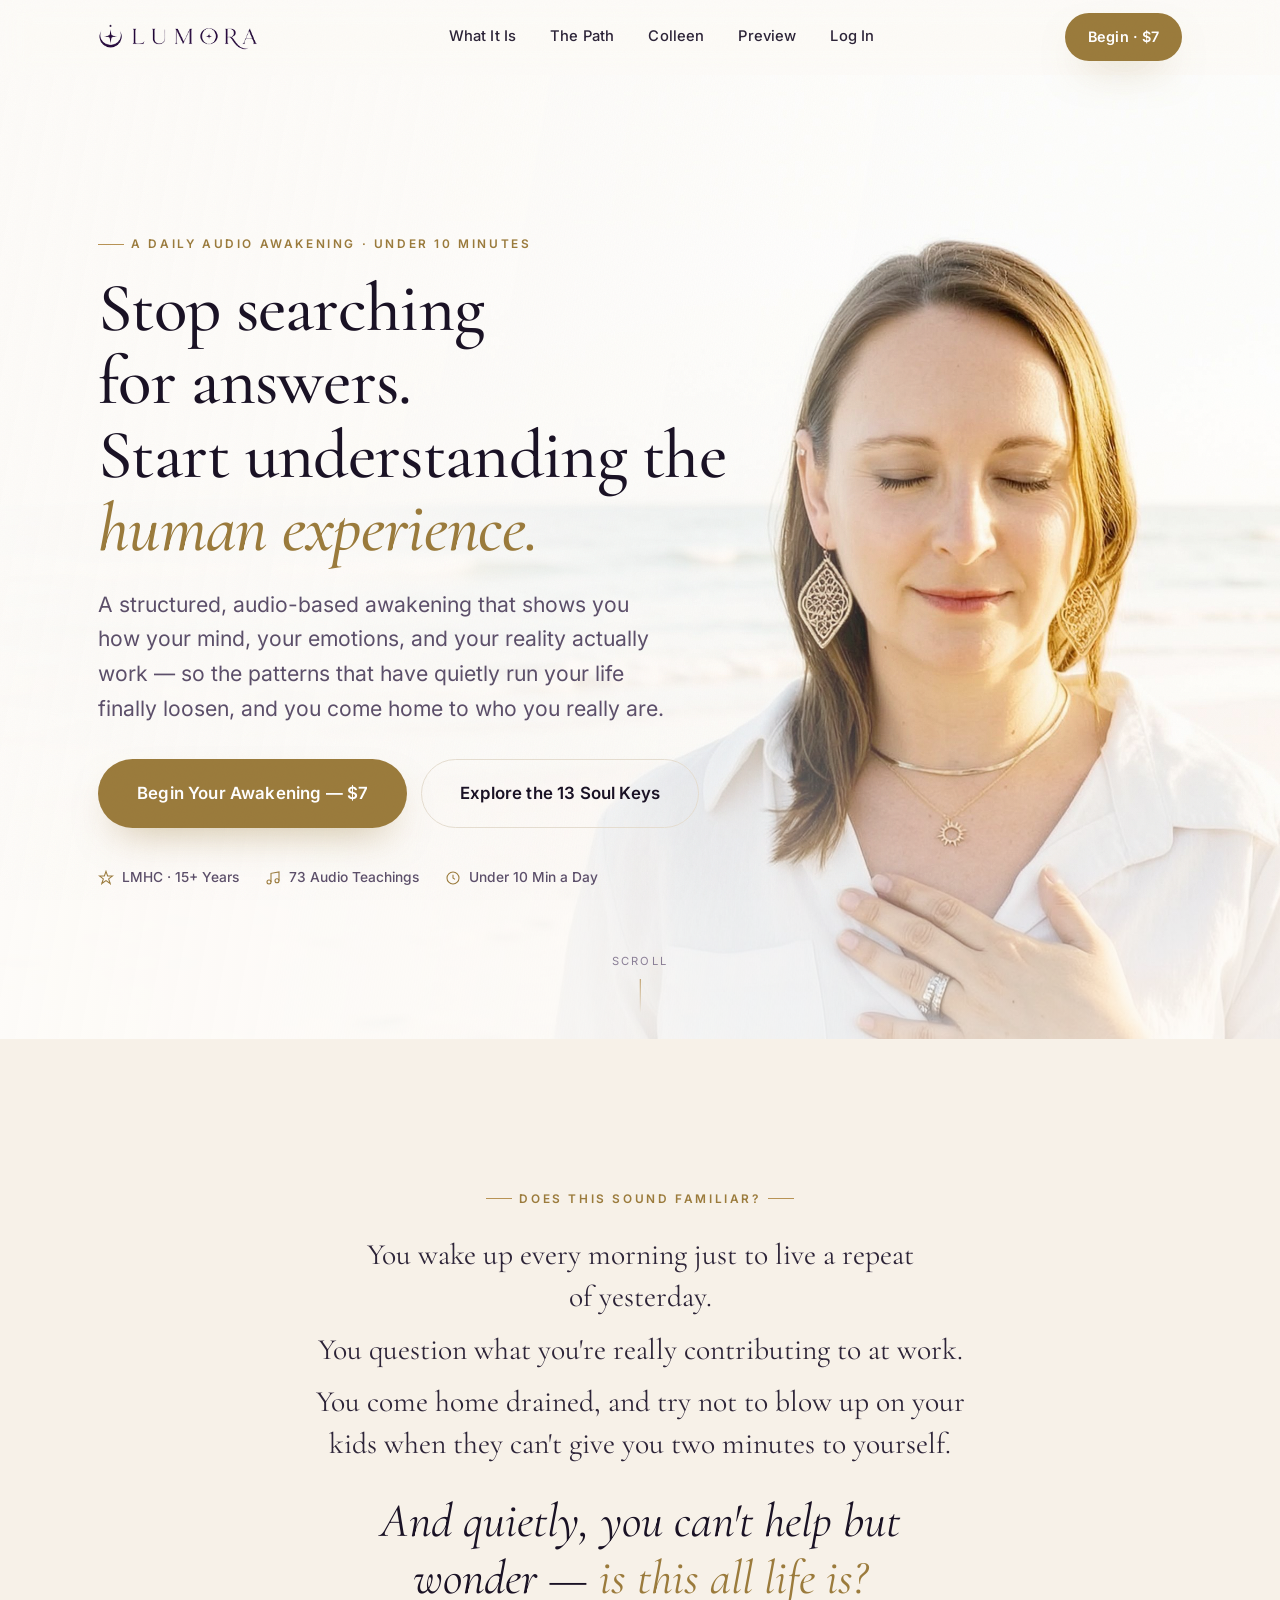
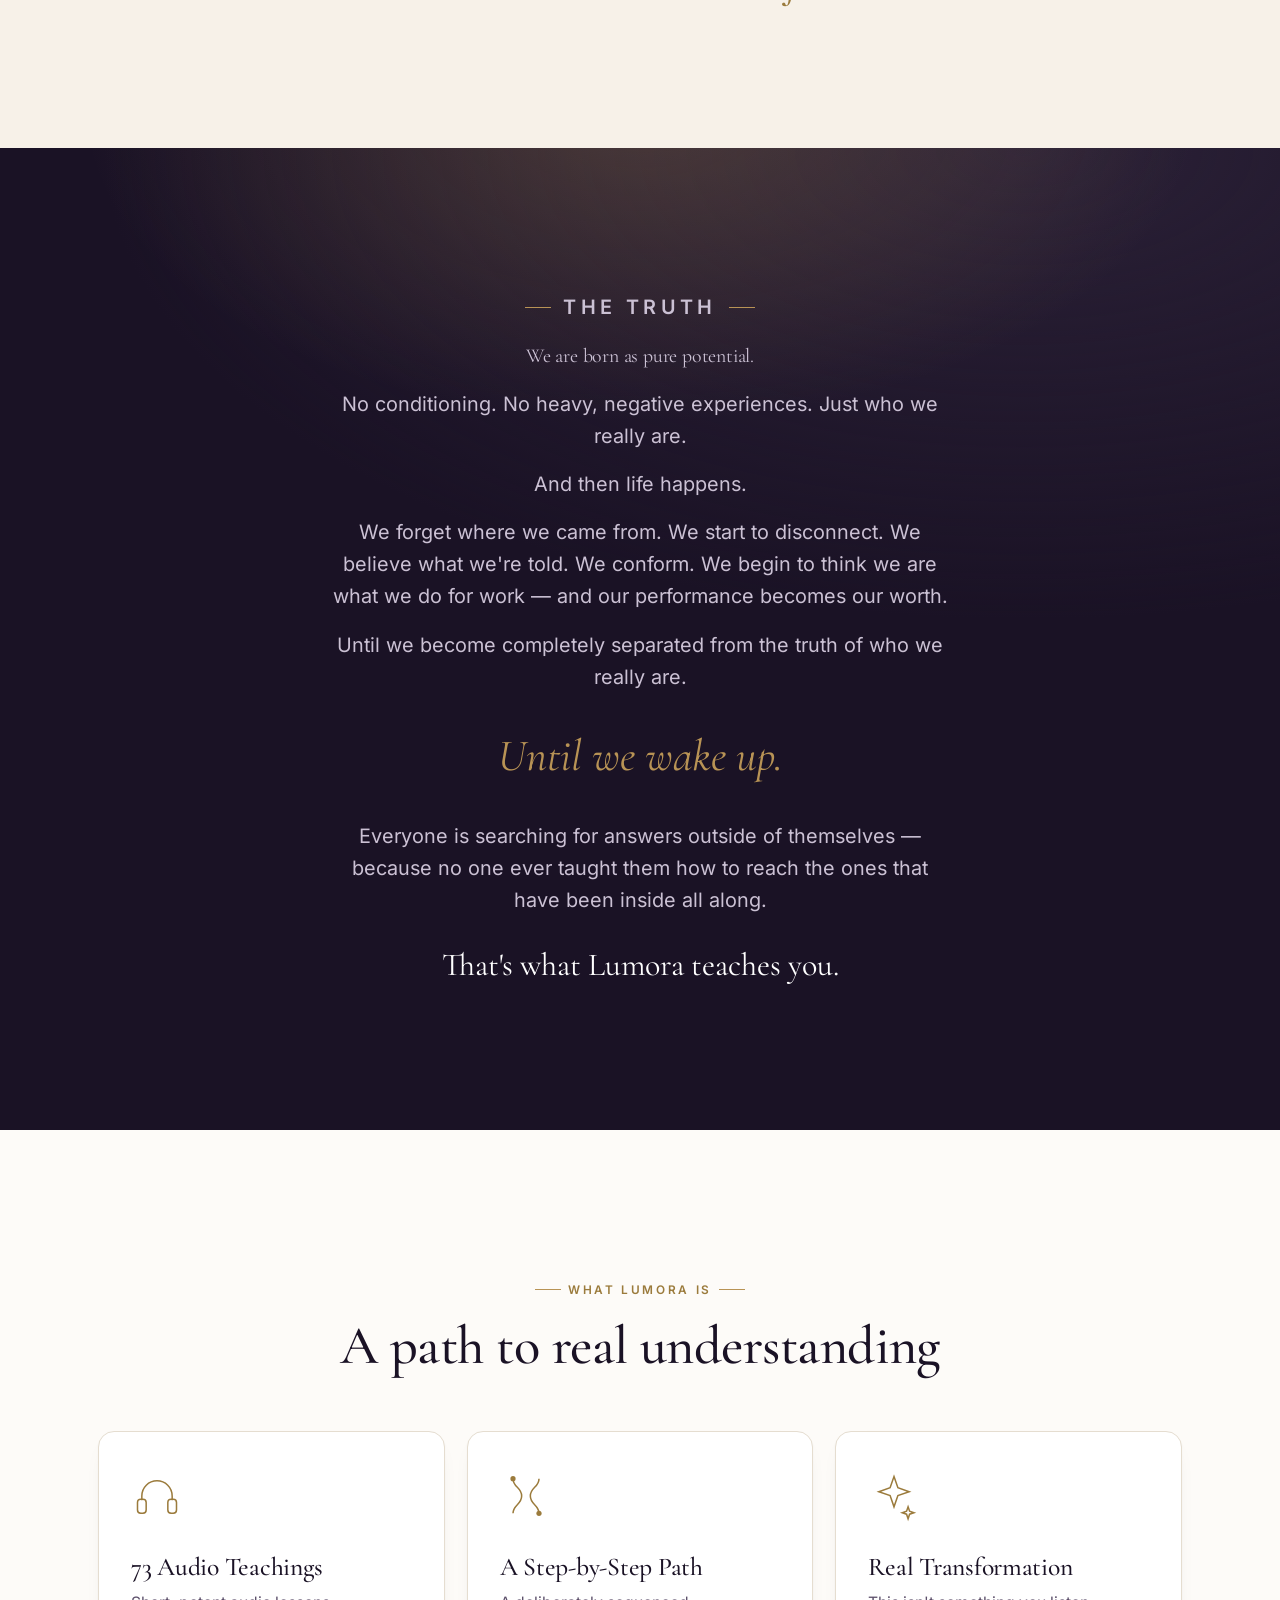
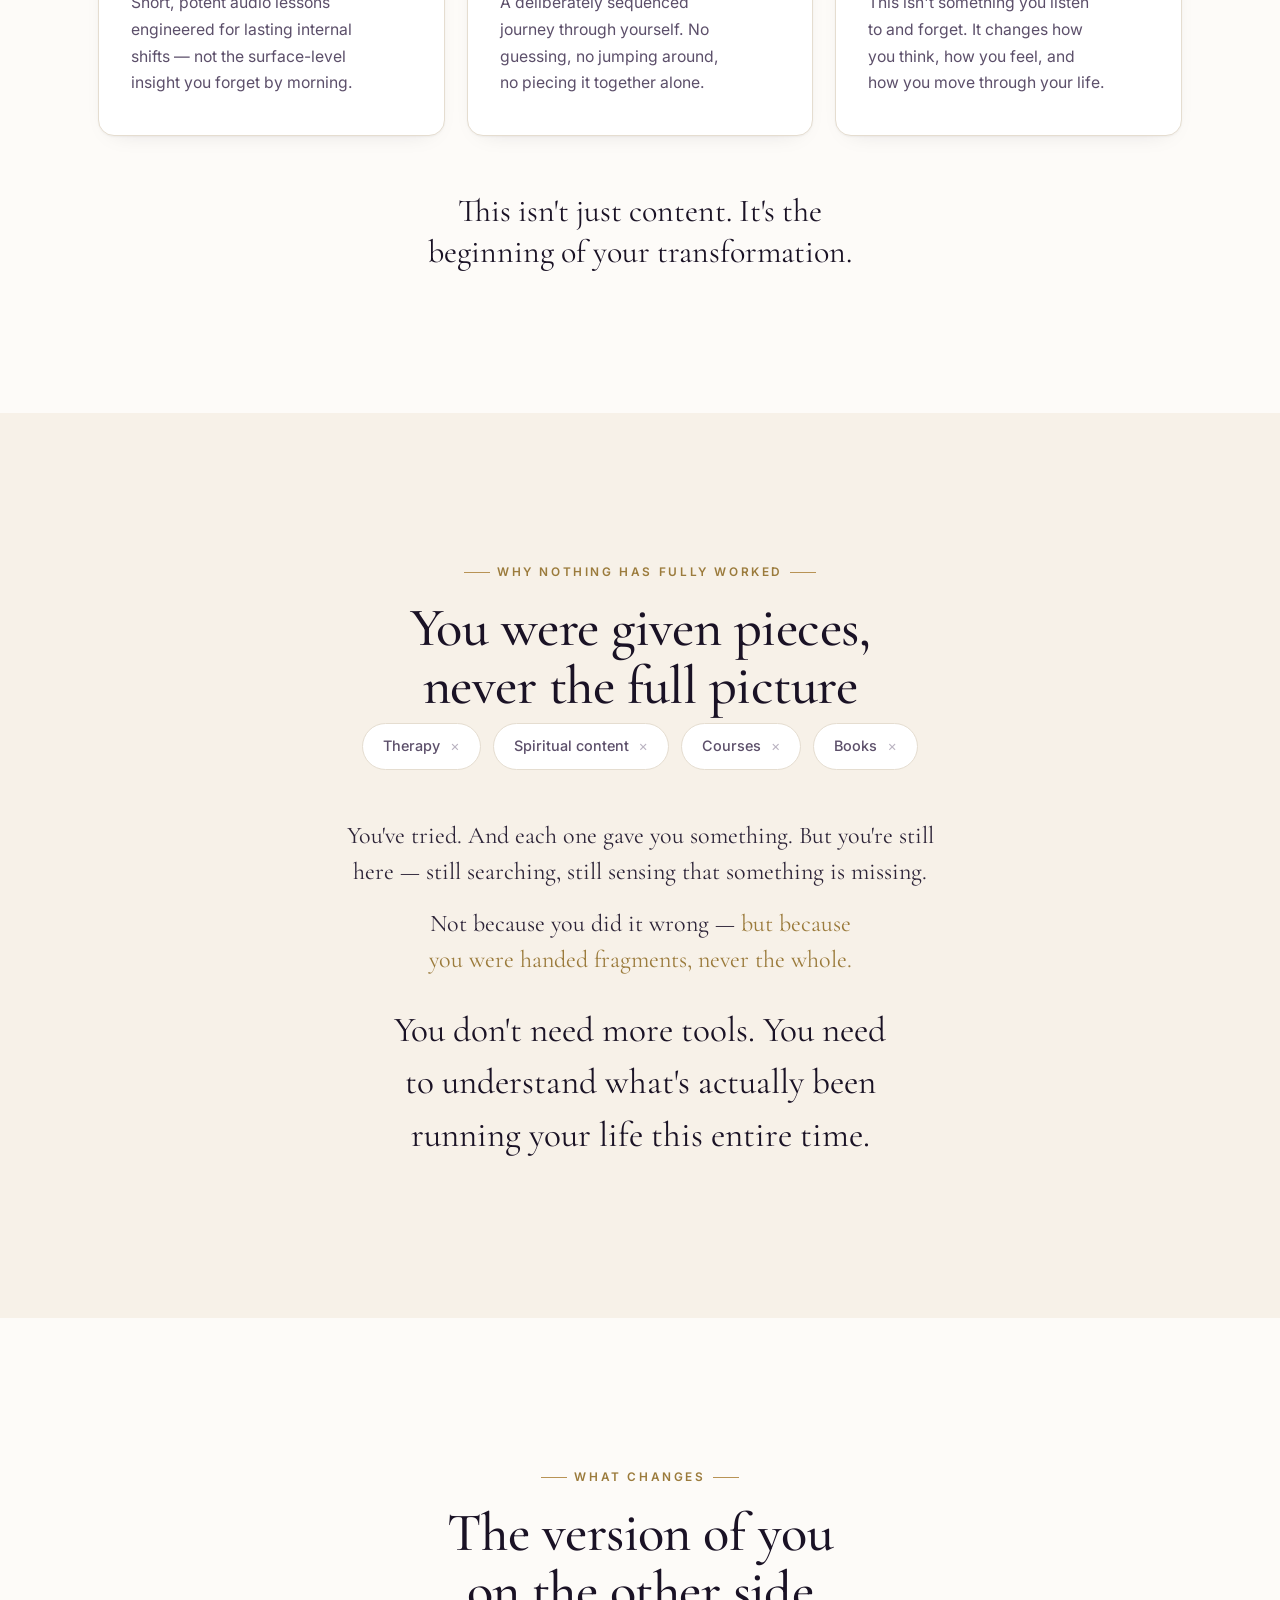
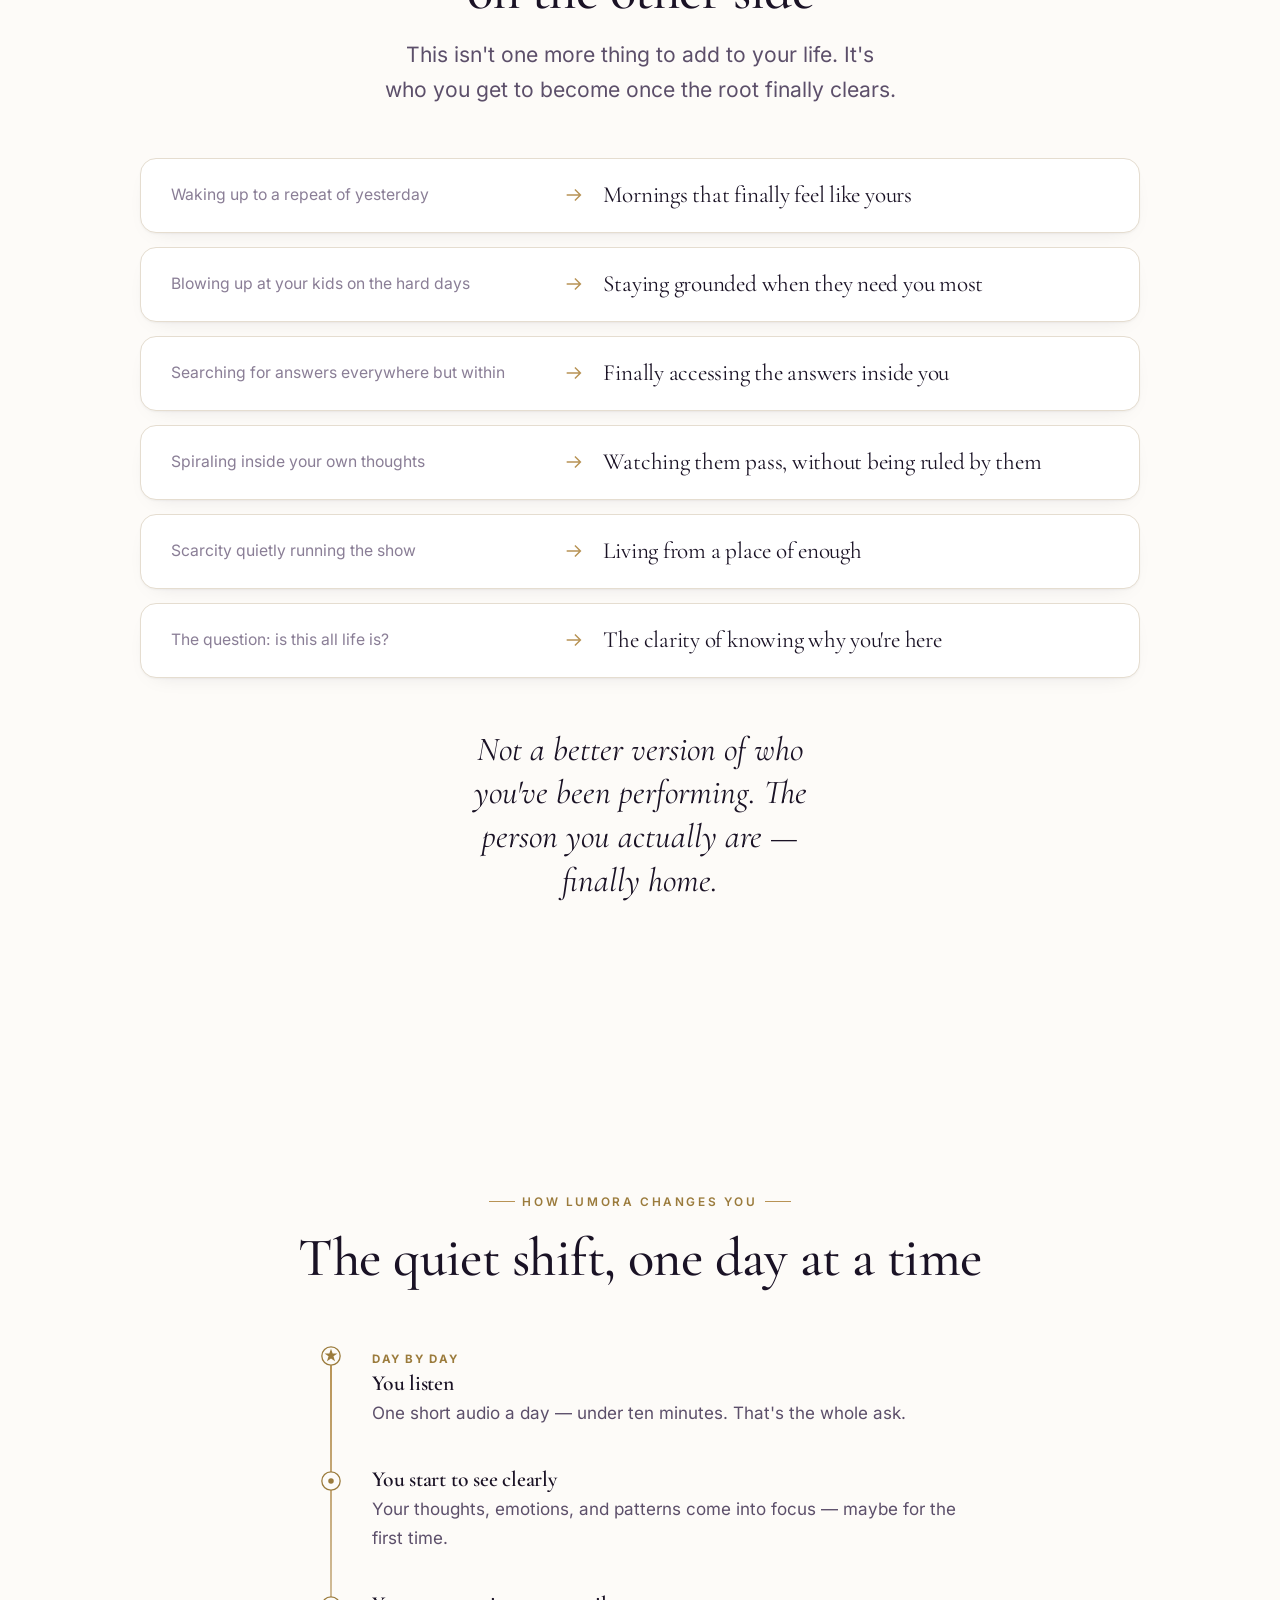
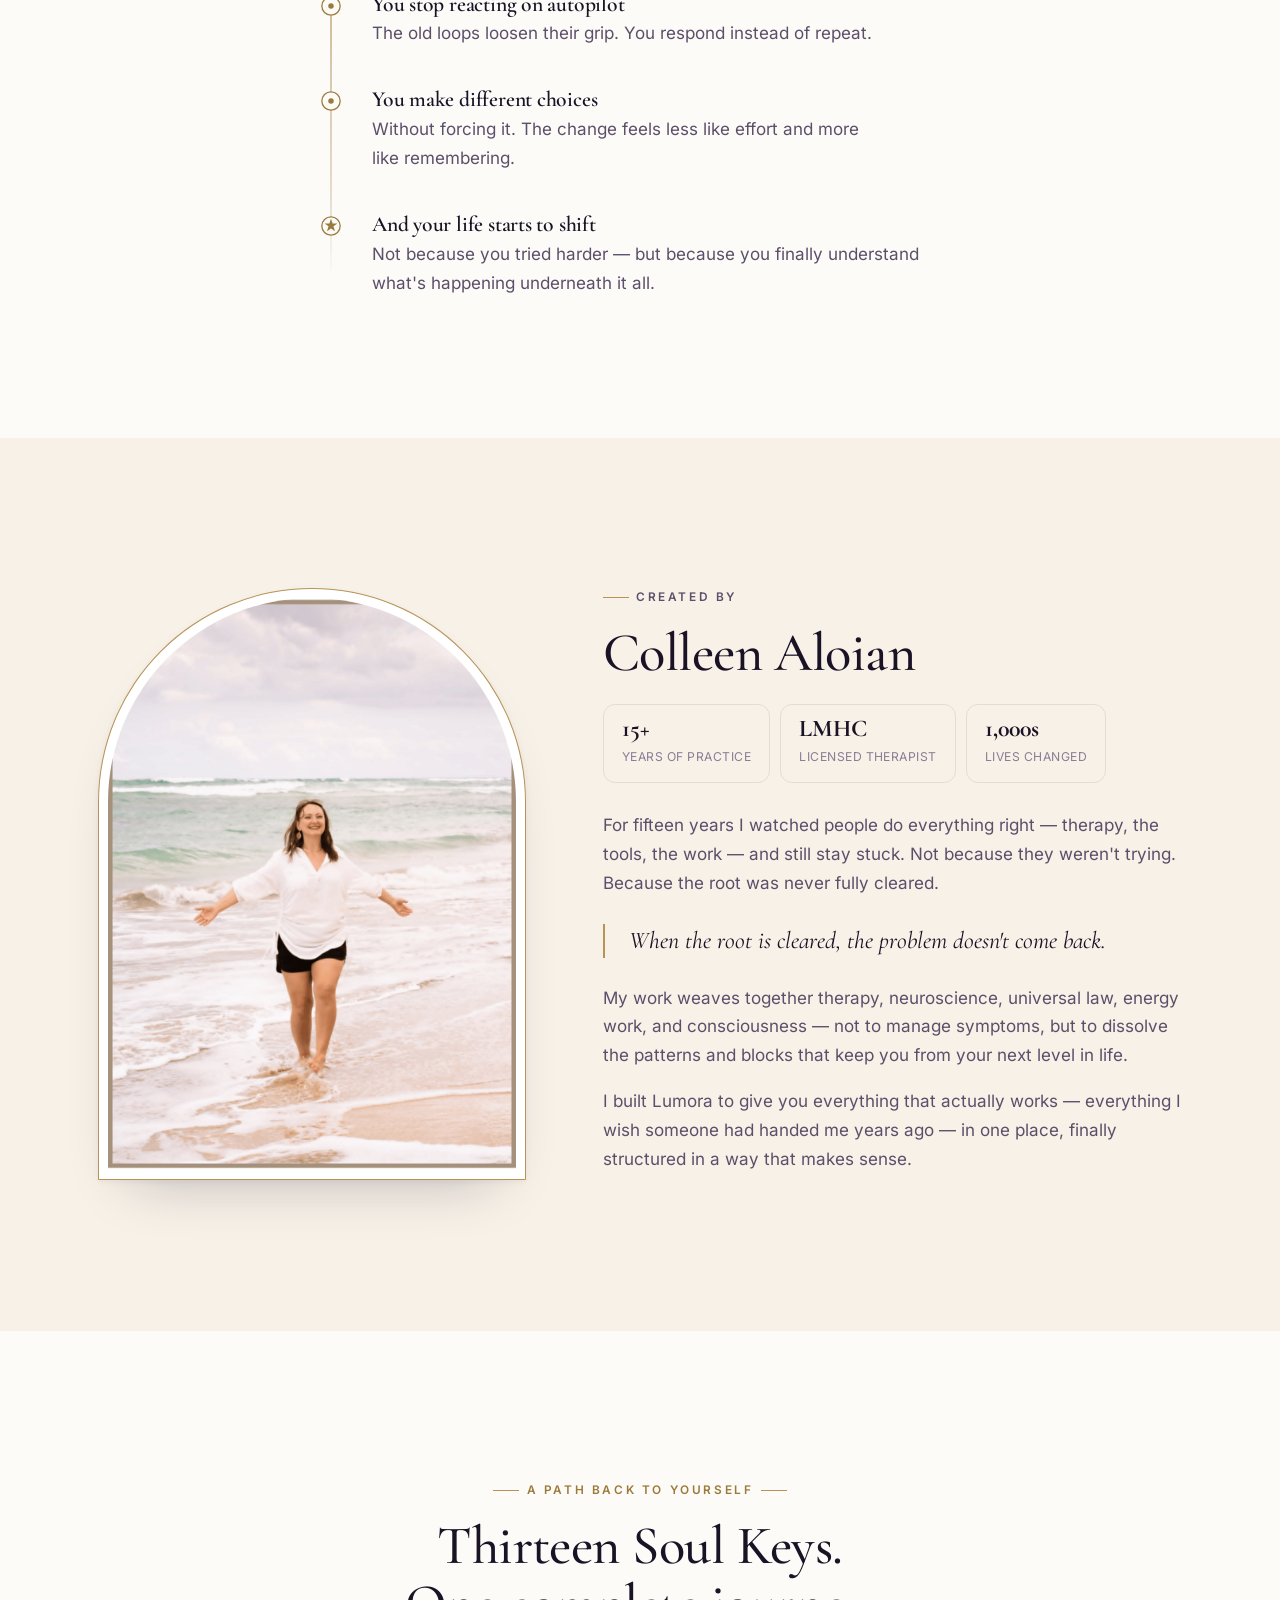
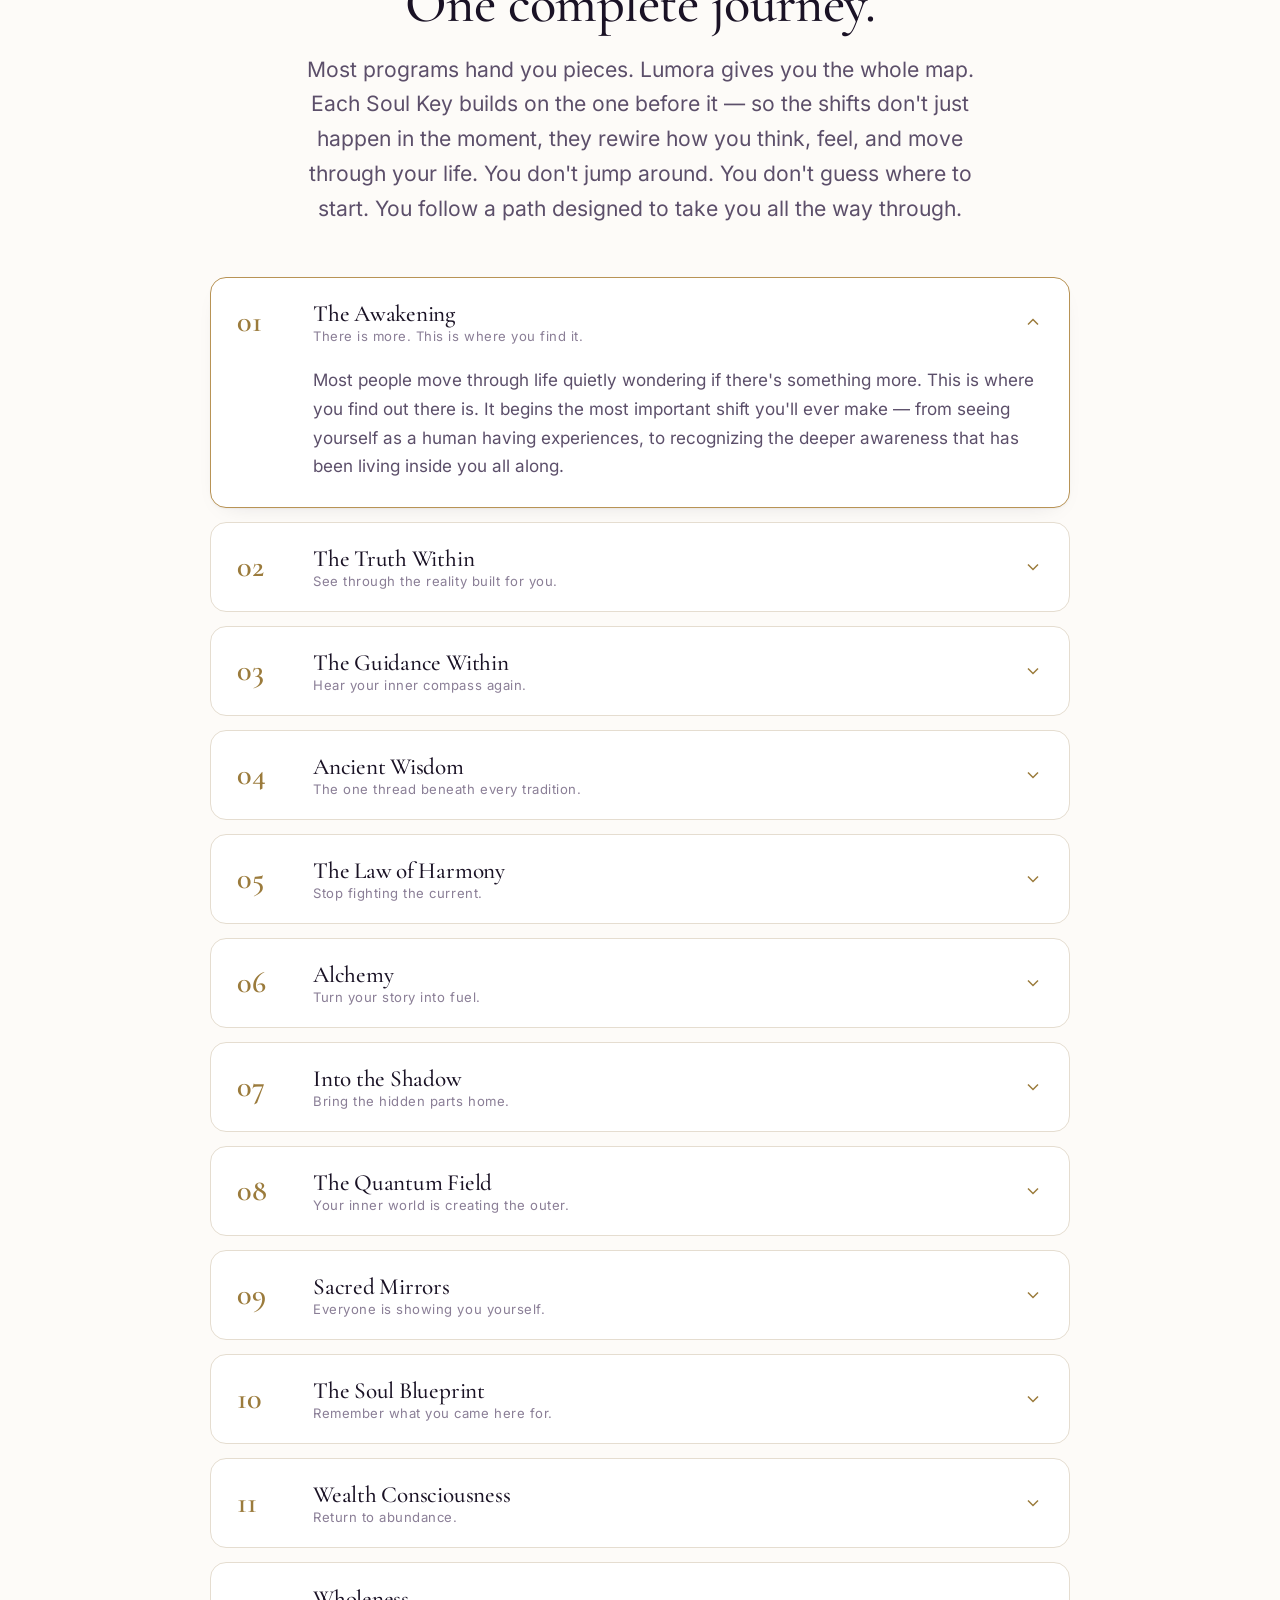
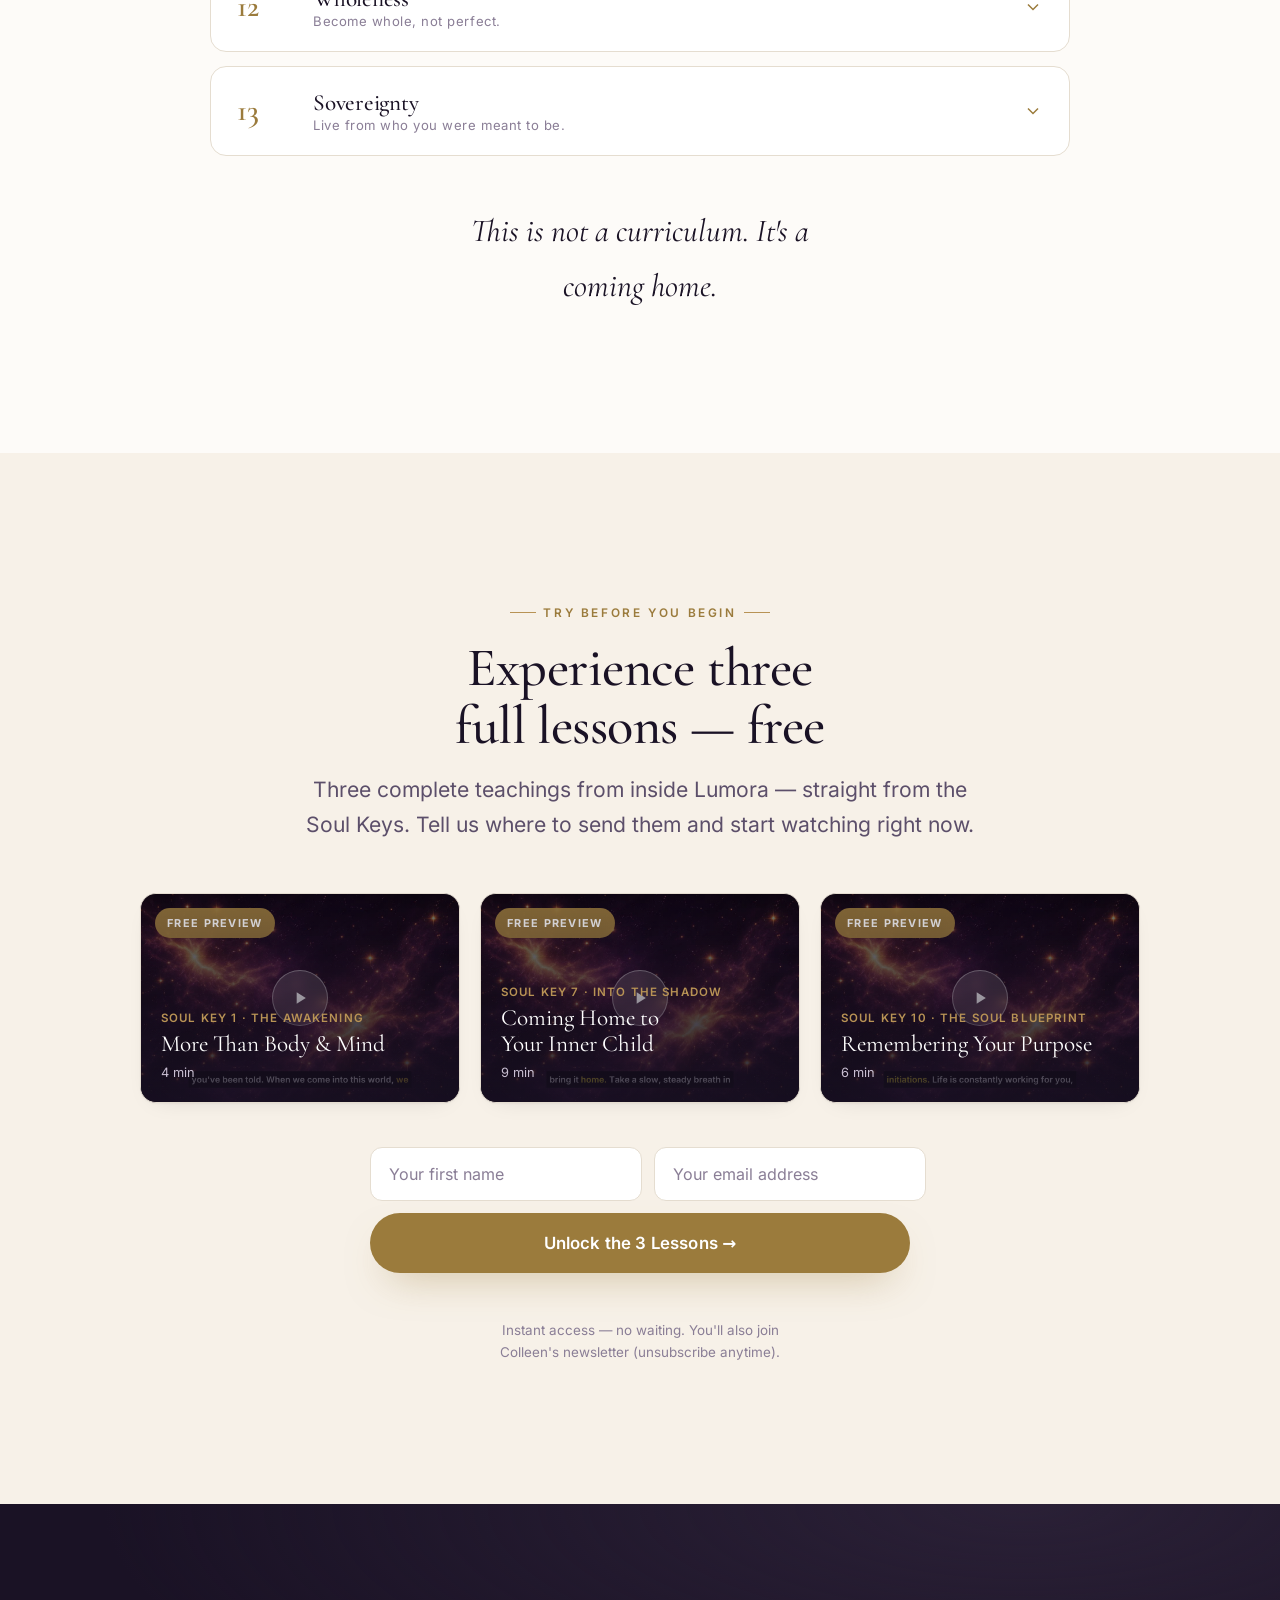
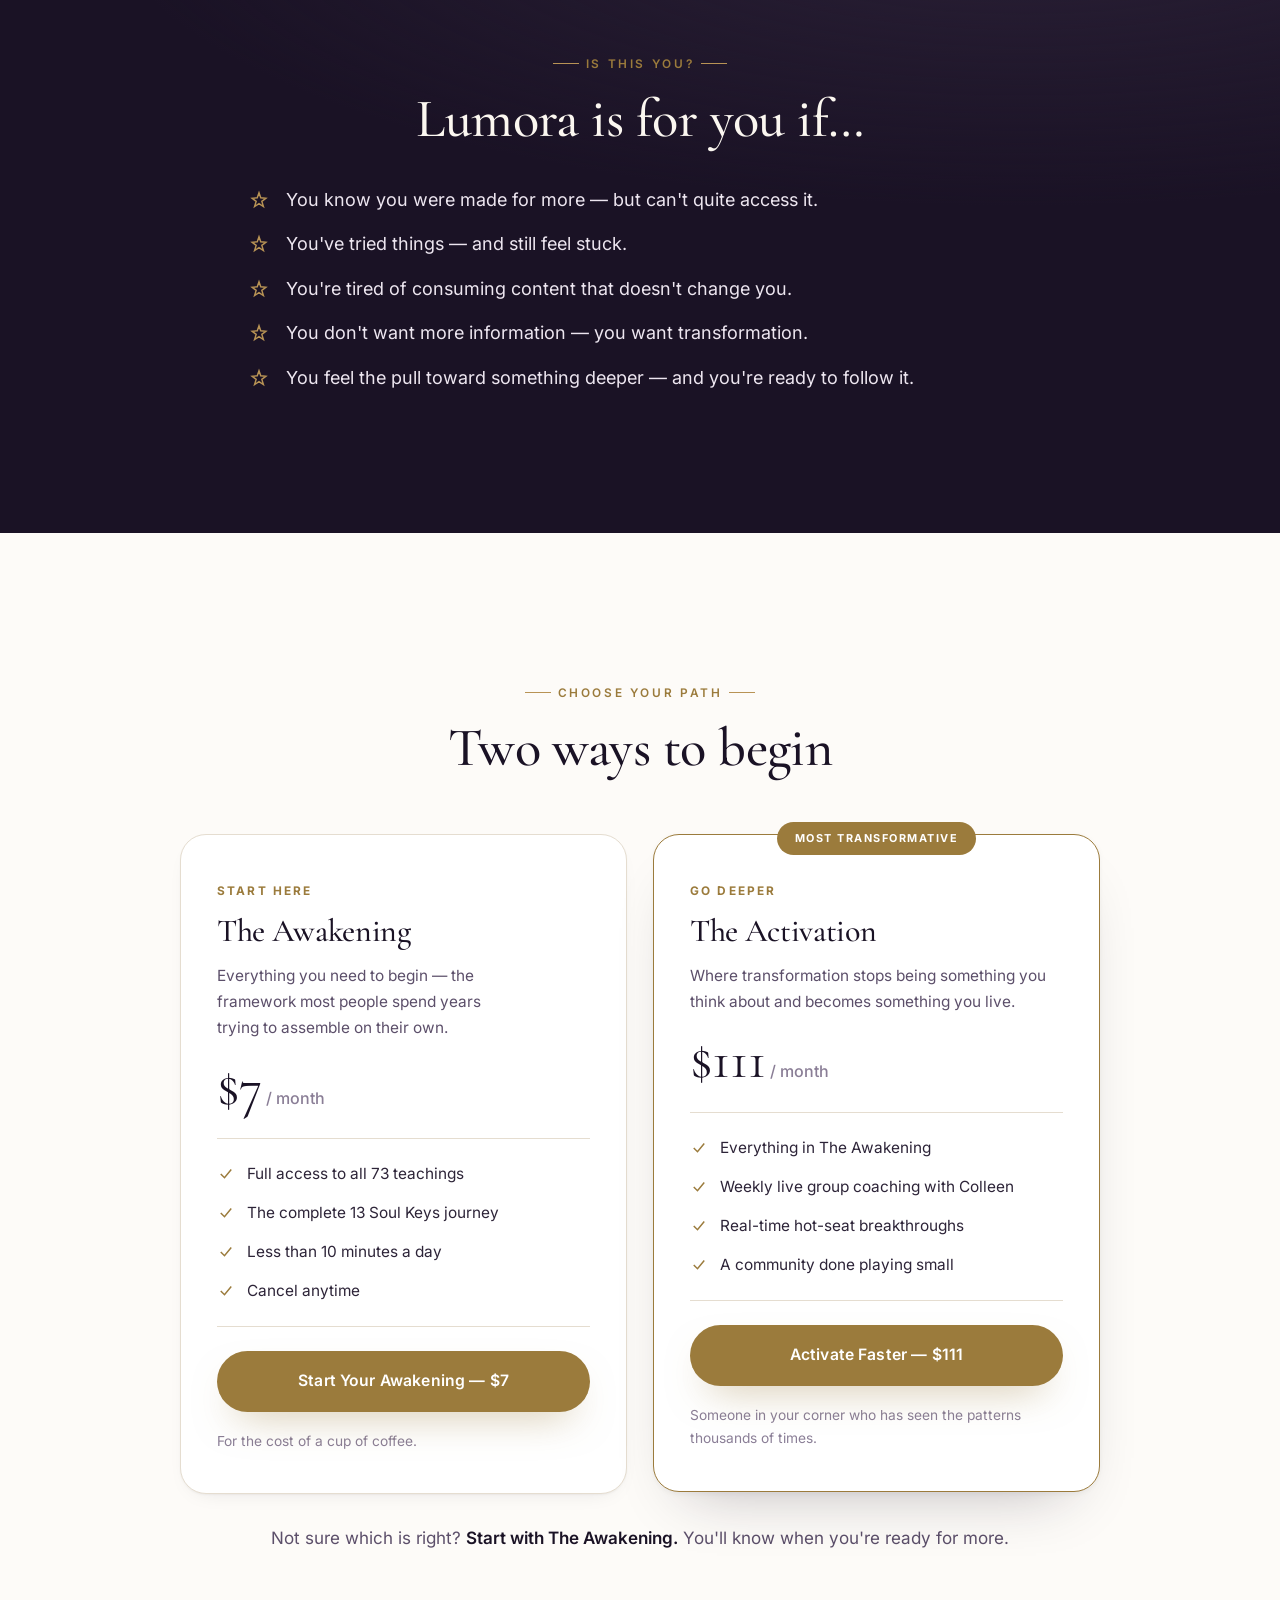
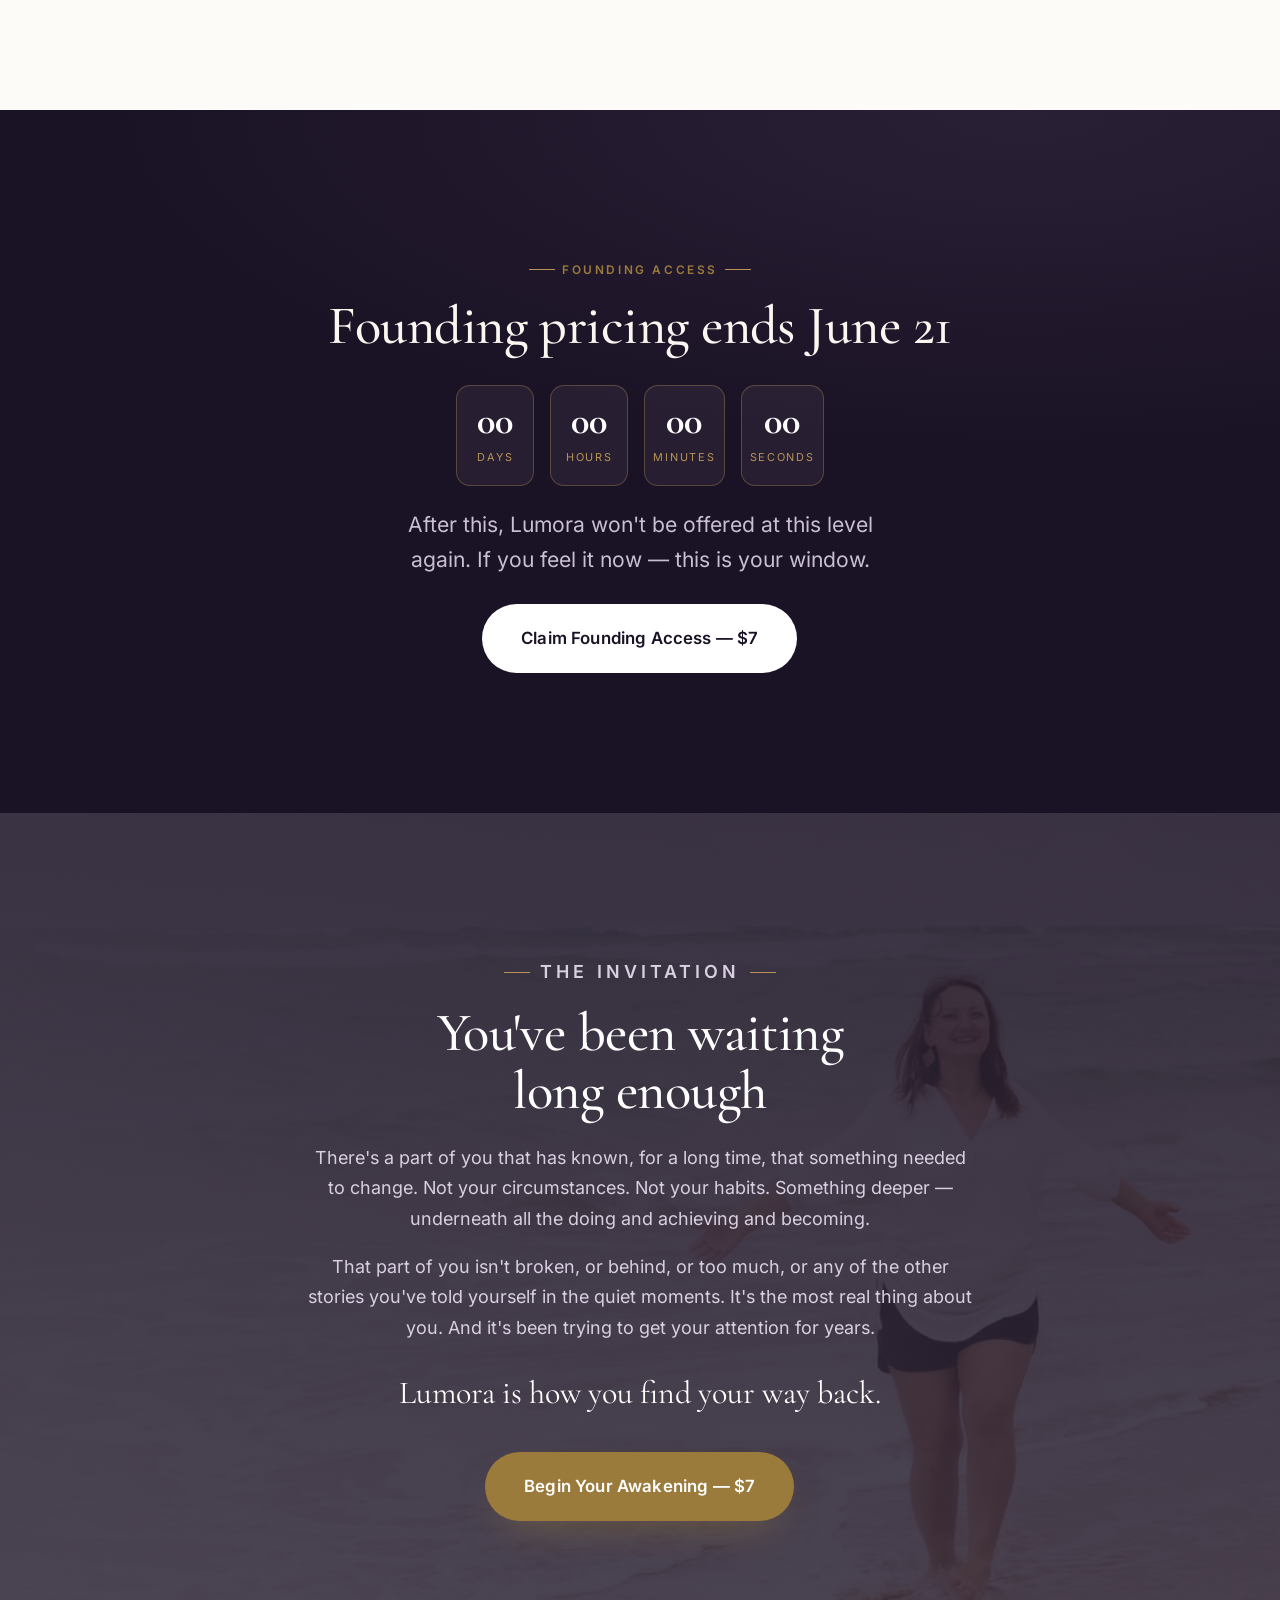
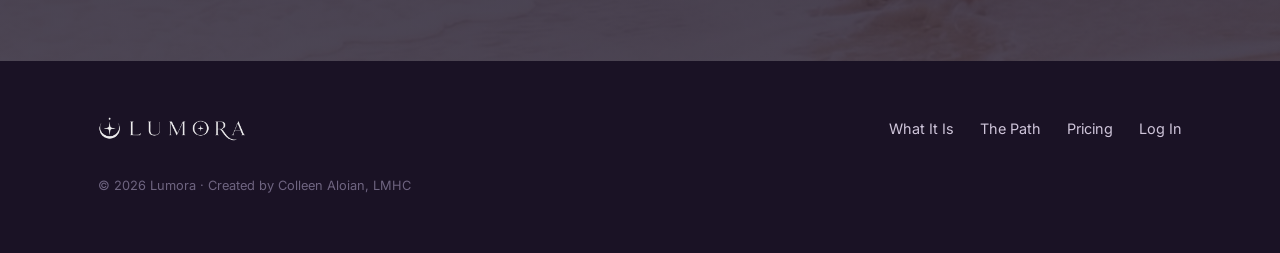
==== commit 9905f6be: "Fix preview cards overlapping at tablet widths aspect-ratio + min-height made the card derive width " ====
--- a/site/index.html
+++ b/site/index.html
@@ -12,7 +12,7 @@
 <link rel="icon" type="image/png" href="assets/img/favicon.png" />
 <link rel="apple-touch-icon" href="assets/img/favicon.png" />
 <link rel="preload" as="image" href="assets/img/banner_1b.jpg" />
-<link rel="stylesheet" href="assets/css/lumora.css?v=20260615c" />
+<link rel="stylesheet" href="assets/css/lumora.css?v=20260615d" />
 <noscript><style>.reveal{opacity:1!important;transform:none!important}</style></noscript>
 </head>
 <body>
@@ -518,6 +518,6 @@
   </div>
 </footer>
 
-<script src="assets/js/site.js?v=20260615c"></script>
+<script src="assets/js/site.js?v=20260615d"></script>
 </body>
 </html>
--- a/site/assets/css/lumora.css
+++ b/site/assets/css/lumora.css
@@ -335,13 +335,13 @@
 
 /* ---------- free lessons (homepage lead capture) ---------- */
 .fl-cards { display: grid; grid-template-columns: repeat(3,1fr); gap: 20px; max-width: 1000px; margin: 50px auto 0; }
-.fl-card { position: relative; border-radius: var(--radius); overflow: hidden; border: 1px solid var(--sand); box-shadow: var(--shadow-sm); background: var(--ink); aspect-ratio: 16/10; }
+.fl-card { position: relative; border-radius: var(--radius); overflow: hidden; border: 1px solid var(--sand); box-shadow: var(--shadow-sm); background: var(--ink); height: 210px; container-type: inline-size; }
 .fl-card img { width: 100%; height: 100%; object-fit: cover; opacity: .82; transition: transform .5s var(--ease), opacity .4s; }
 .fl-card:hover img { transform: scale(1.05); opacity: .68; }
 .fl-card__overlay { position: absolute; inset: 0; display: flex; flex-direction: column; justify-content: flex-end; padding: 18px 20px; background: linear-gradient(180deg, rgba(26,18,37,.1) 0%, rgba(26,18,37,.78) 100%); }
 .fl-card__badge { position: absolute; top: 14px; left: 14px; display: inline-flex; align-items: center; gap: 6px; font-size: .68rem; font-weight: 700; letter-spacing: .12em; text-transform: uppercase; color: #fff; background: rgba(155,123,60,.92); padding: 6px 12px; border-radius: 999px; }
 .fl-card__key { font-size: .72rem; font-weight: 600; letter-spacing: .1em; text-transform: uppercase; color: var(--gold-soft); margin-bottom: 3px; }
-.fl-card__title { font-family: var(--serif); font-size: 1.45rem; color: #fff; line-height: 1.12; }
+.fl-card__title { font-family: var(--serif); font-size: clamp(1.15rem, 7.4cqw, 1.45rem); color: #fff; line-height: 1.12; }
 .fl-card__dur { font-size: .8rem; color: #C9BFD2; margin-top: 5px; }
 .fl-play { position: absolute; top: 50%; left: 50%; transform: translate(-50%,-50%); width: 56px; height: 56px; border-radius: 50%; background: rgba(255,255,255,.16); backdrop-filter: blur(4px); border: 1px solid rgba(255,255,255,.4); display: grid; place-items: center; transition: background .3s, transform .3s var(--ease); }
 .fl-card:hover .fl-play { background: var(--gold); transform: translate(-50%,-50%) scale(1.08); }
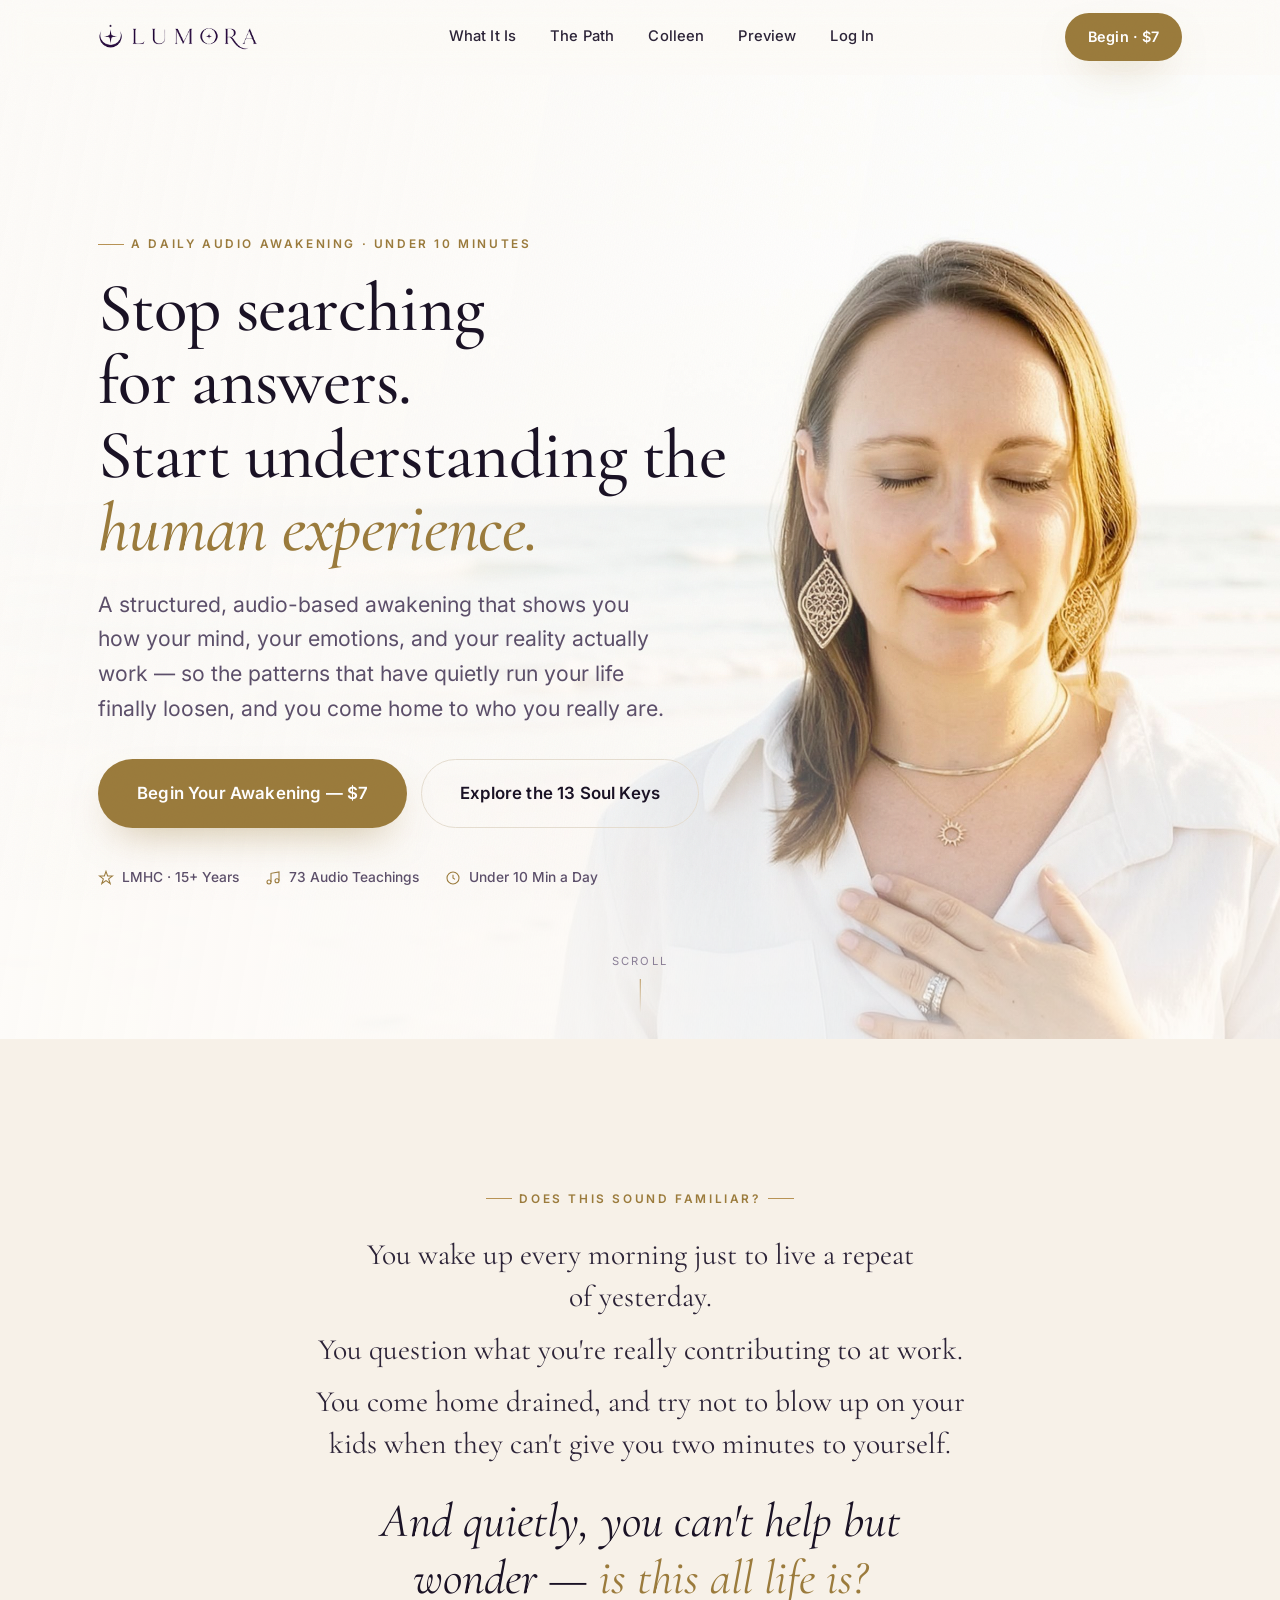
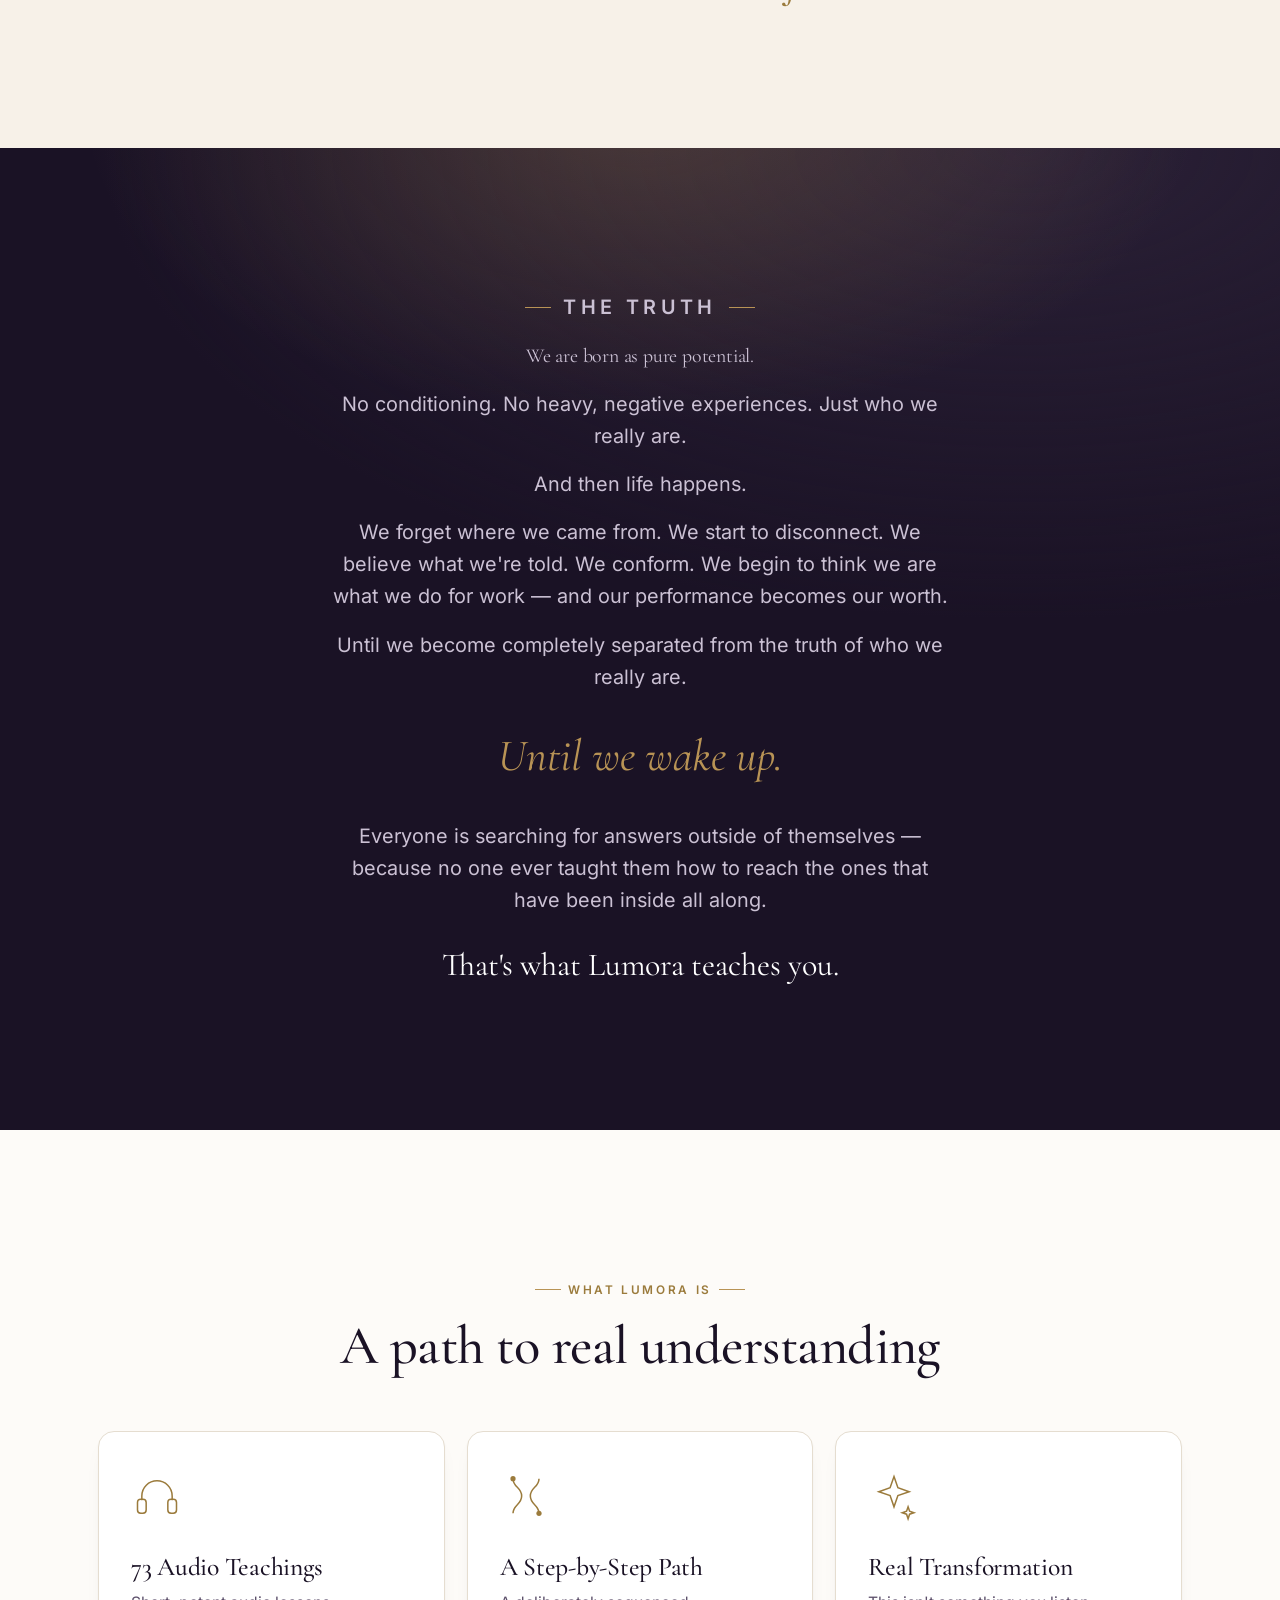
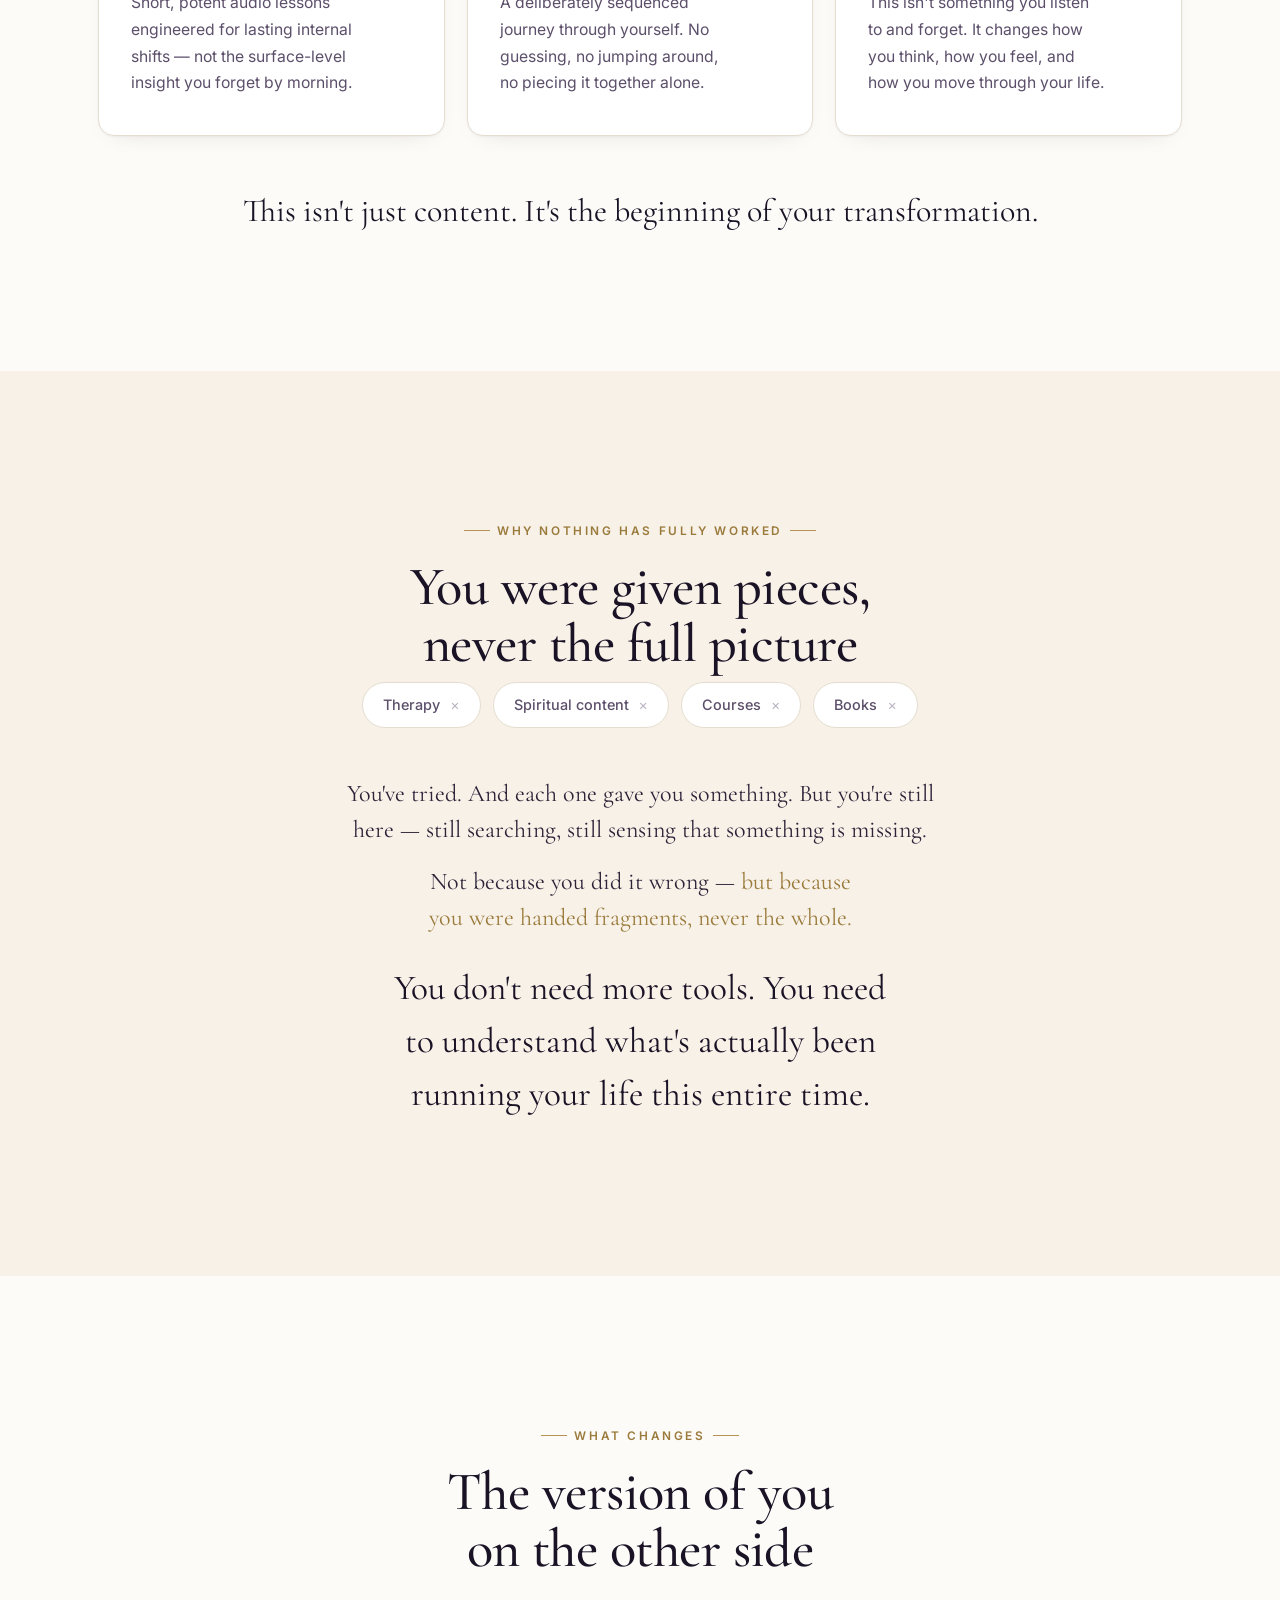
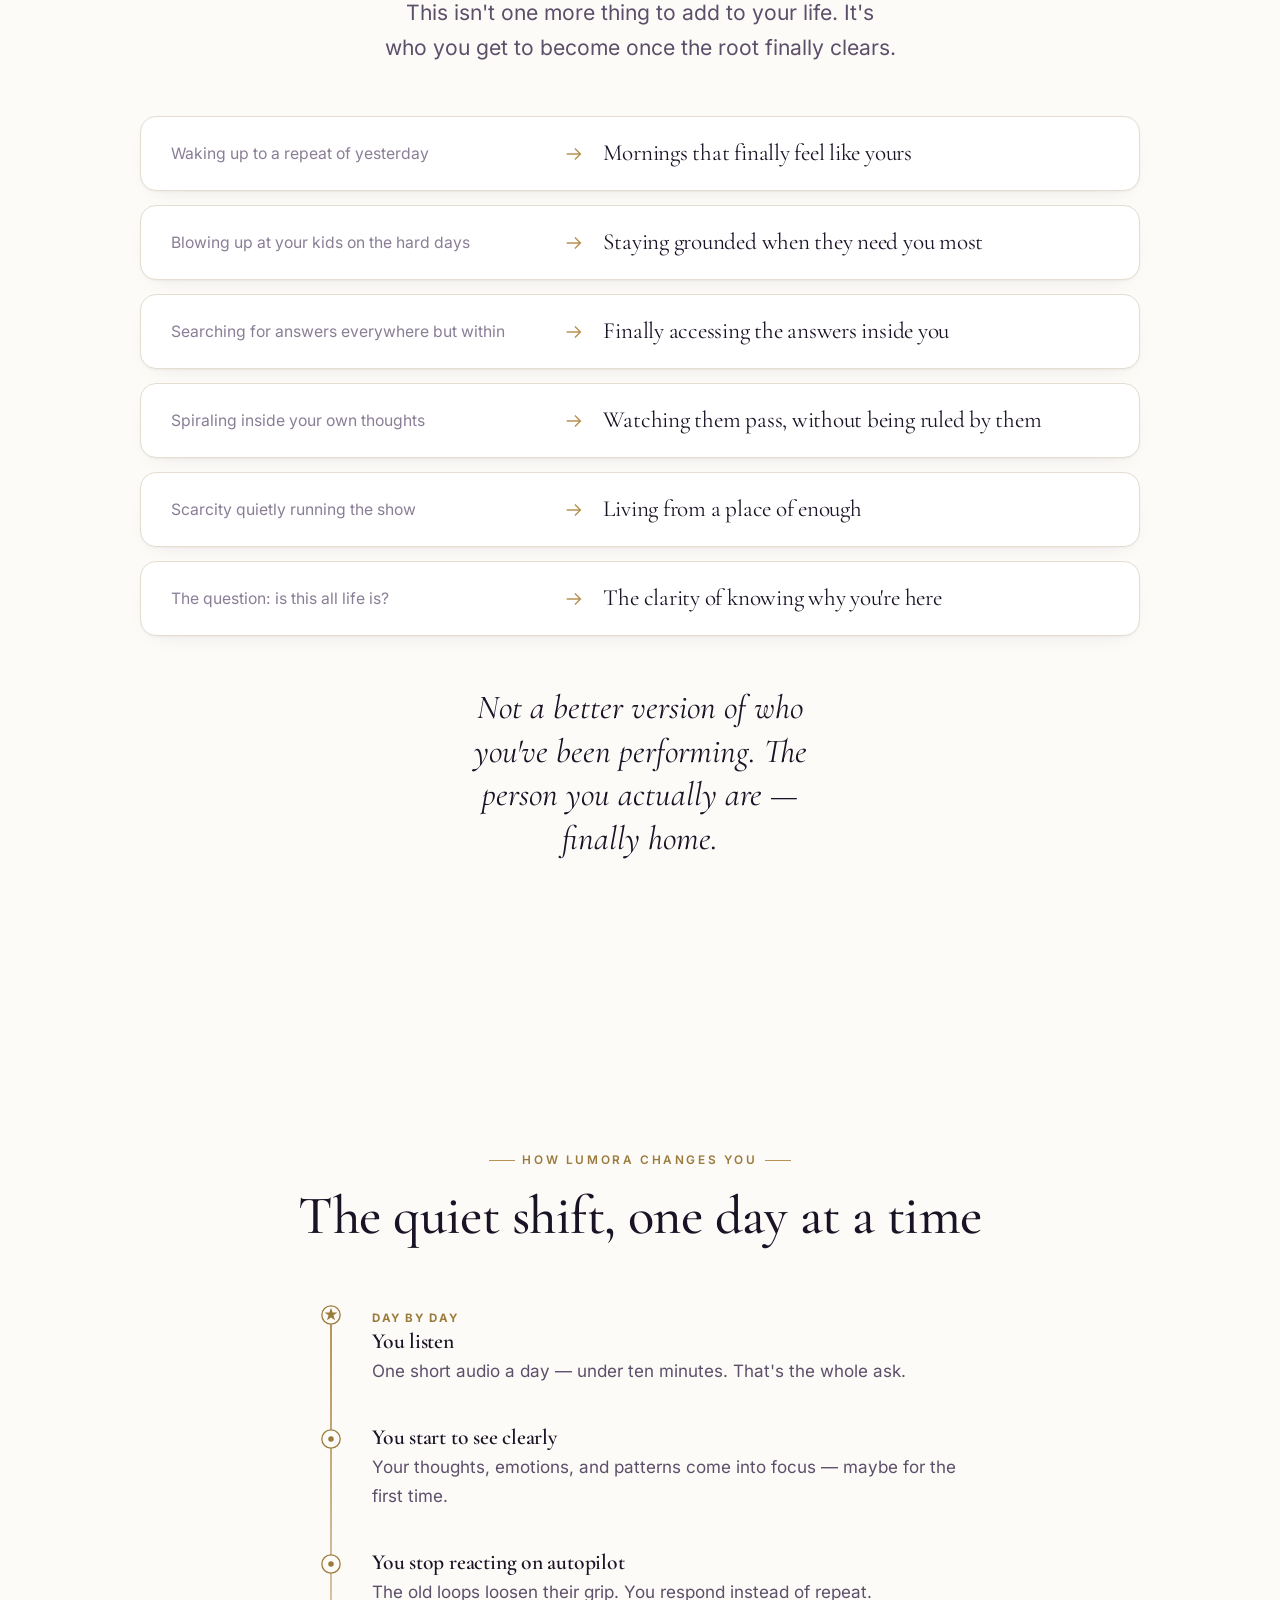
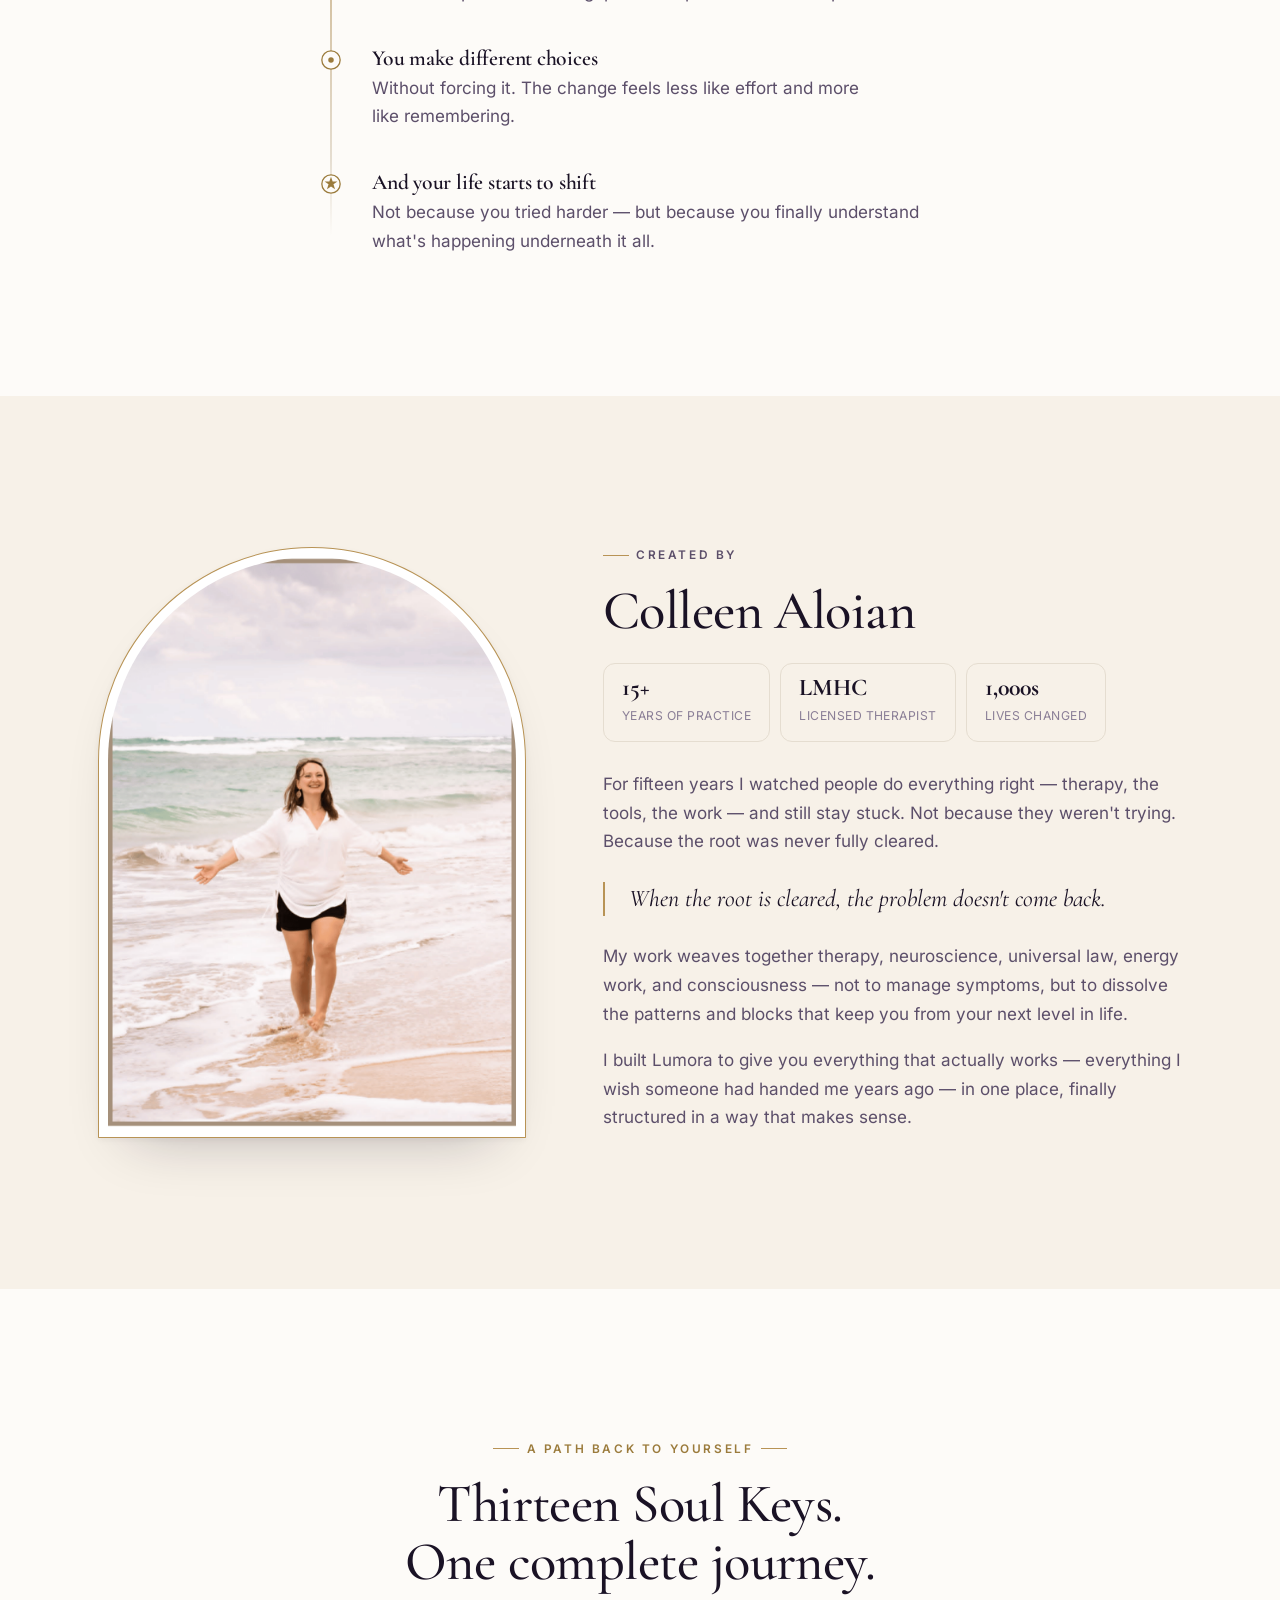
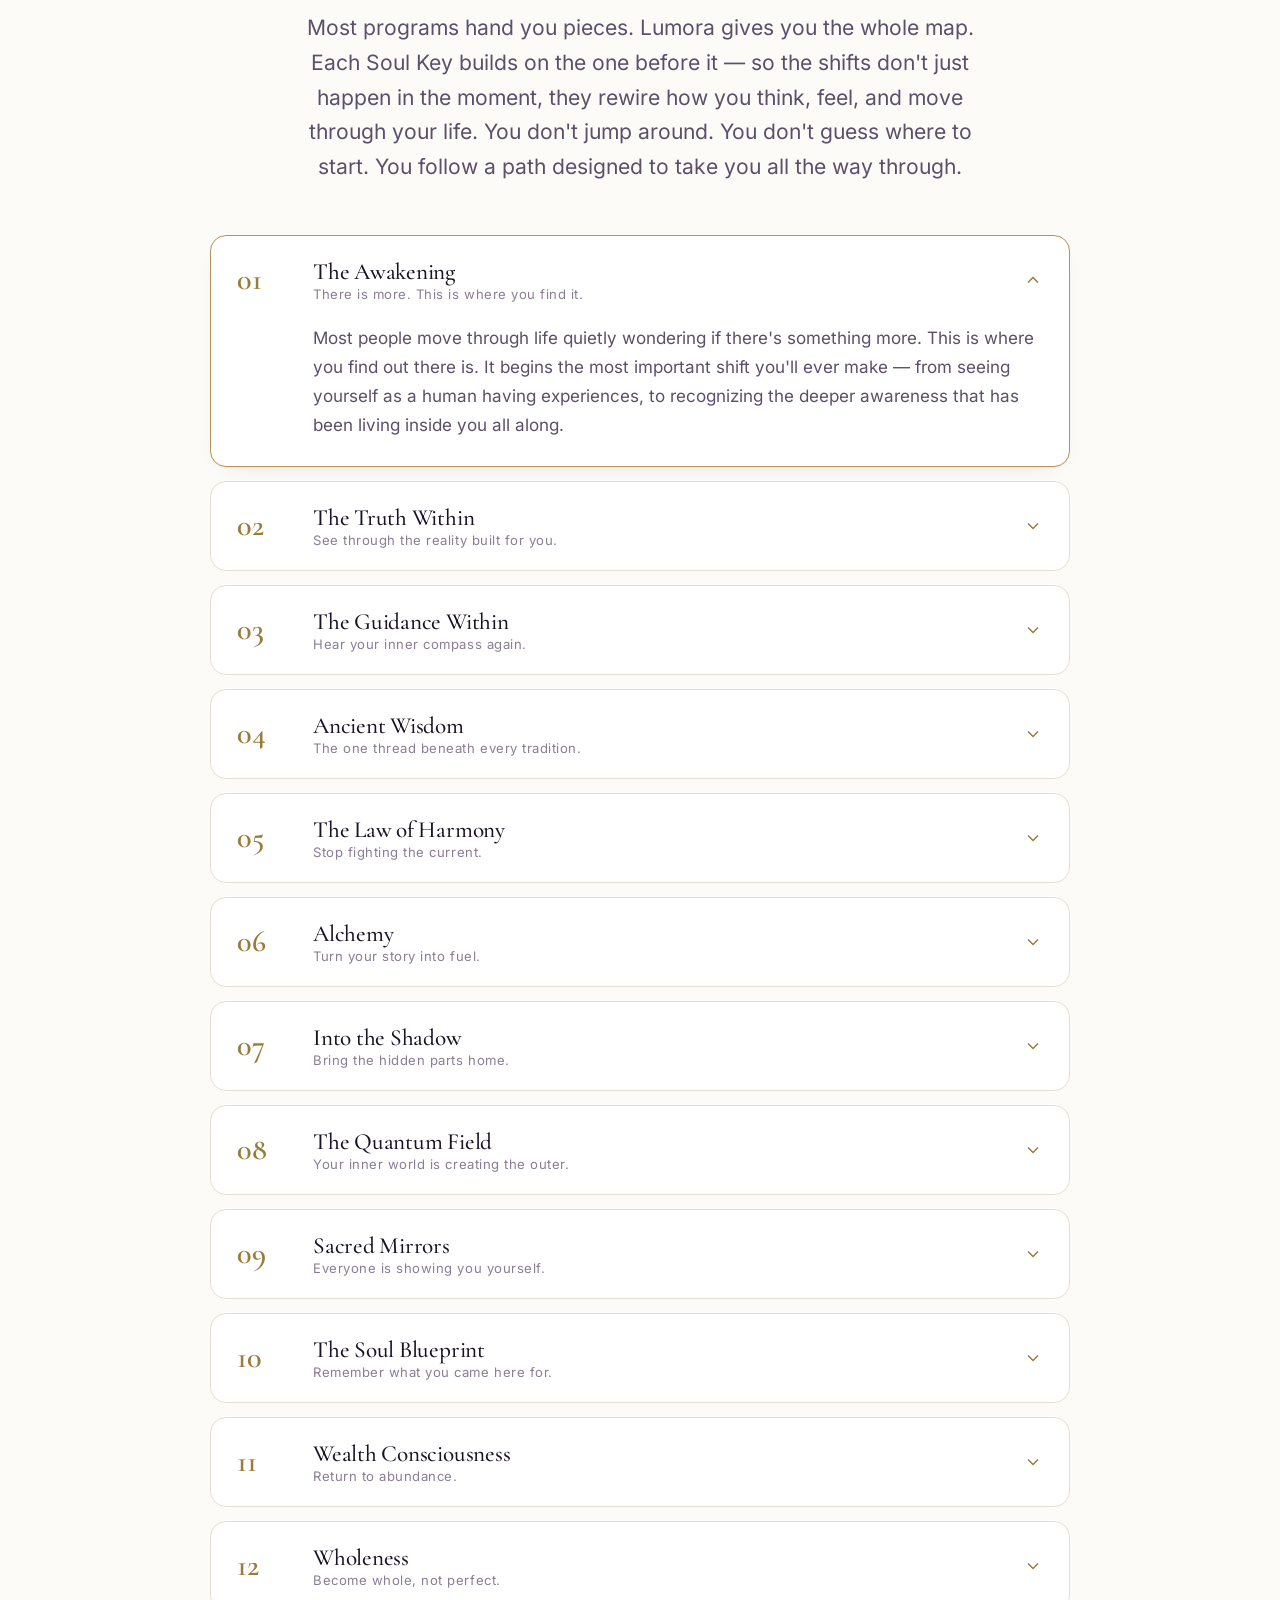
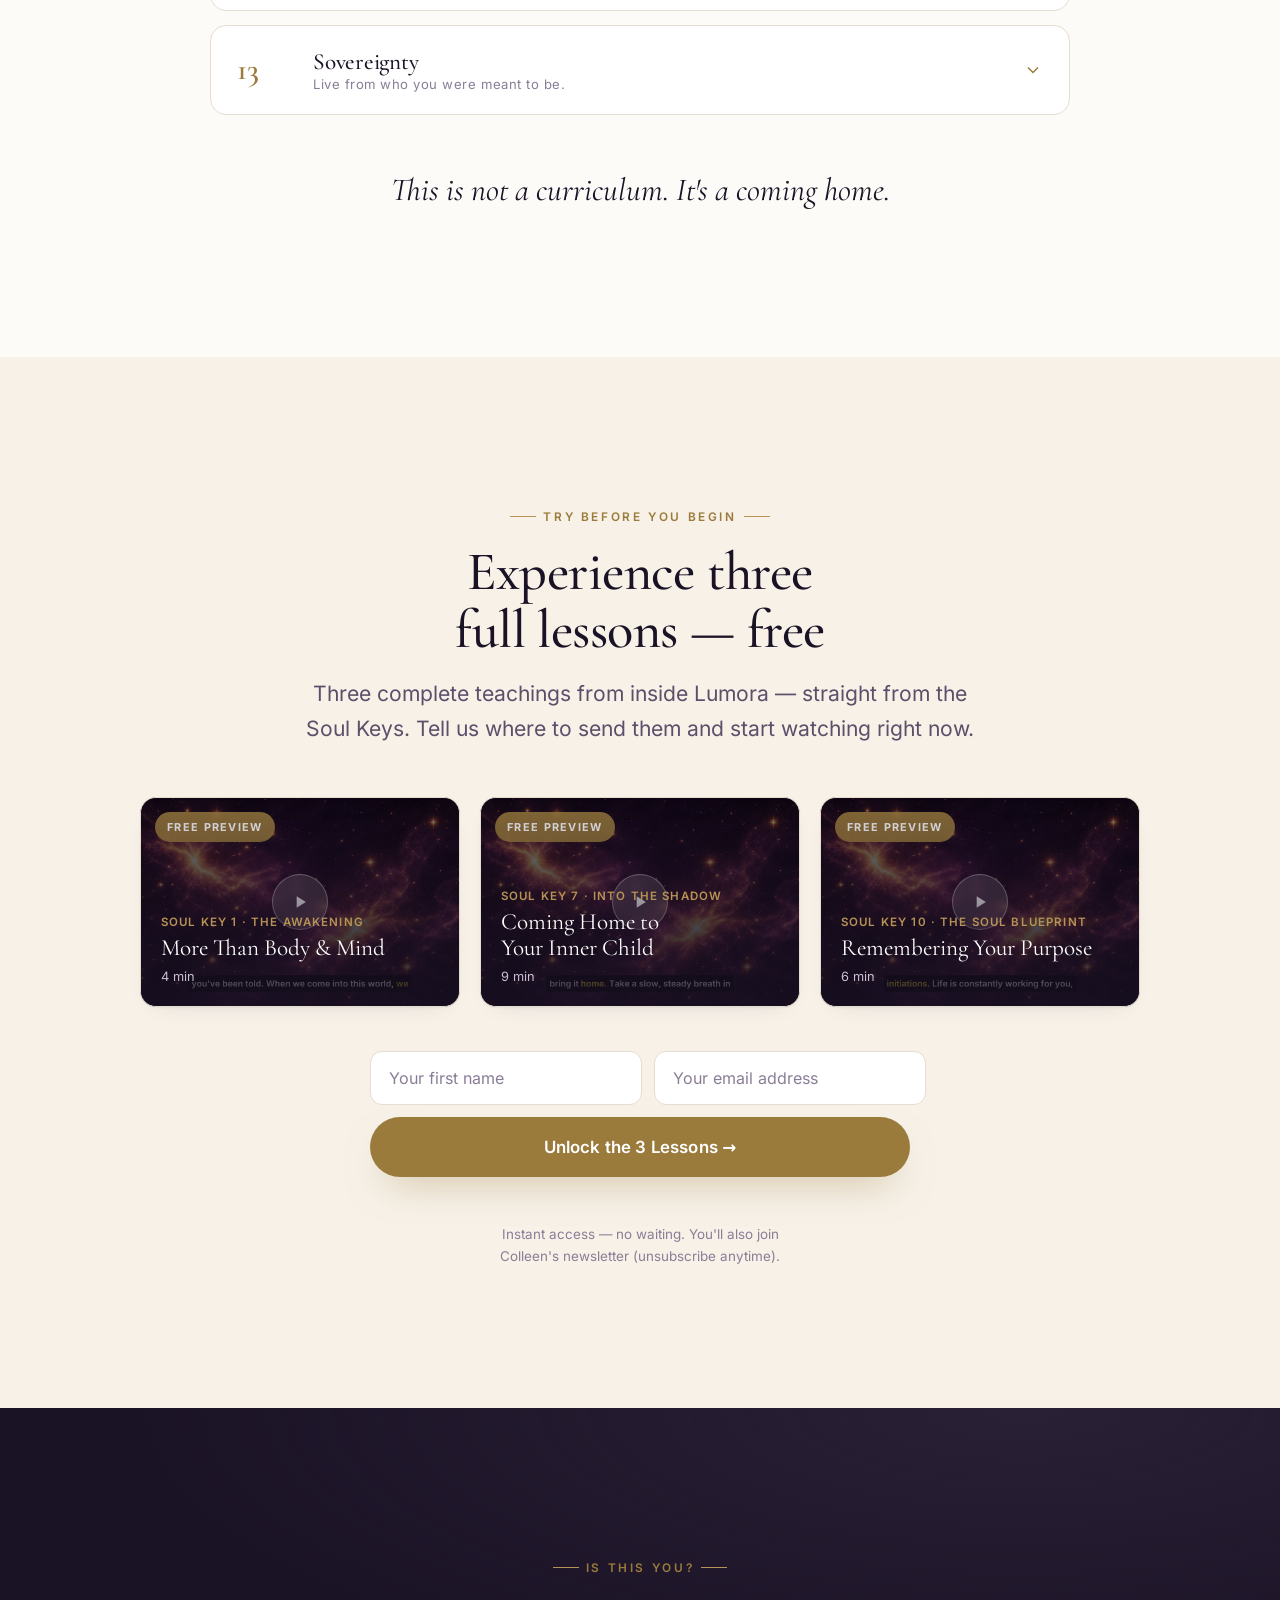
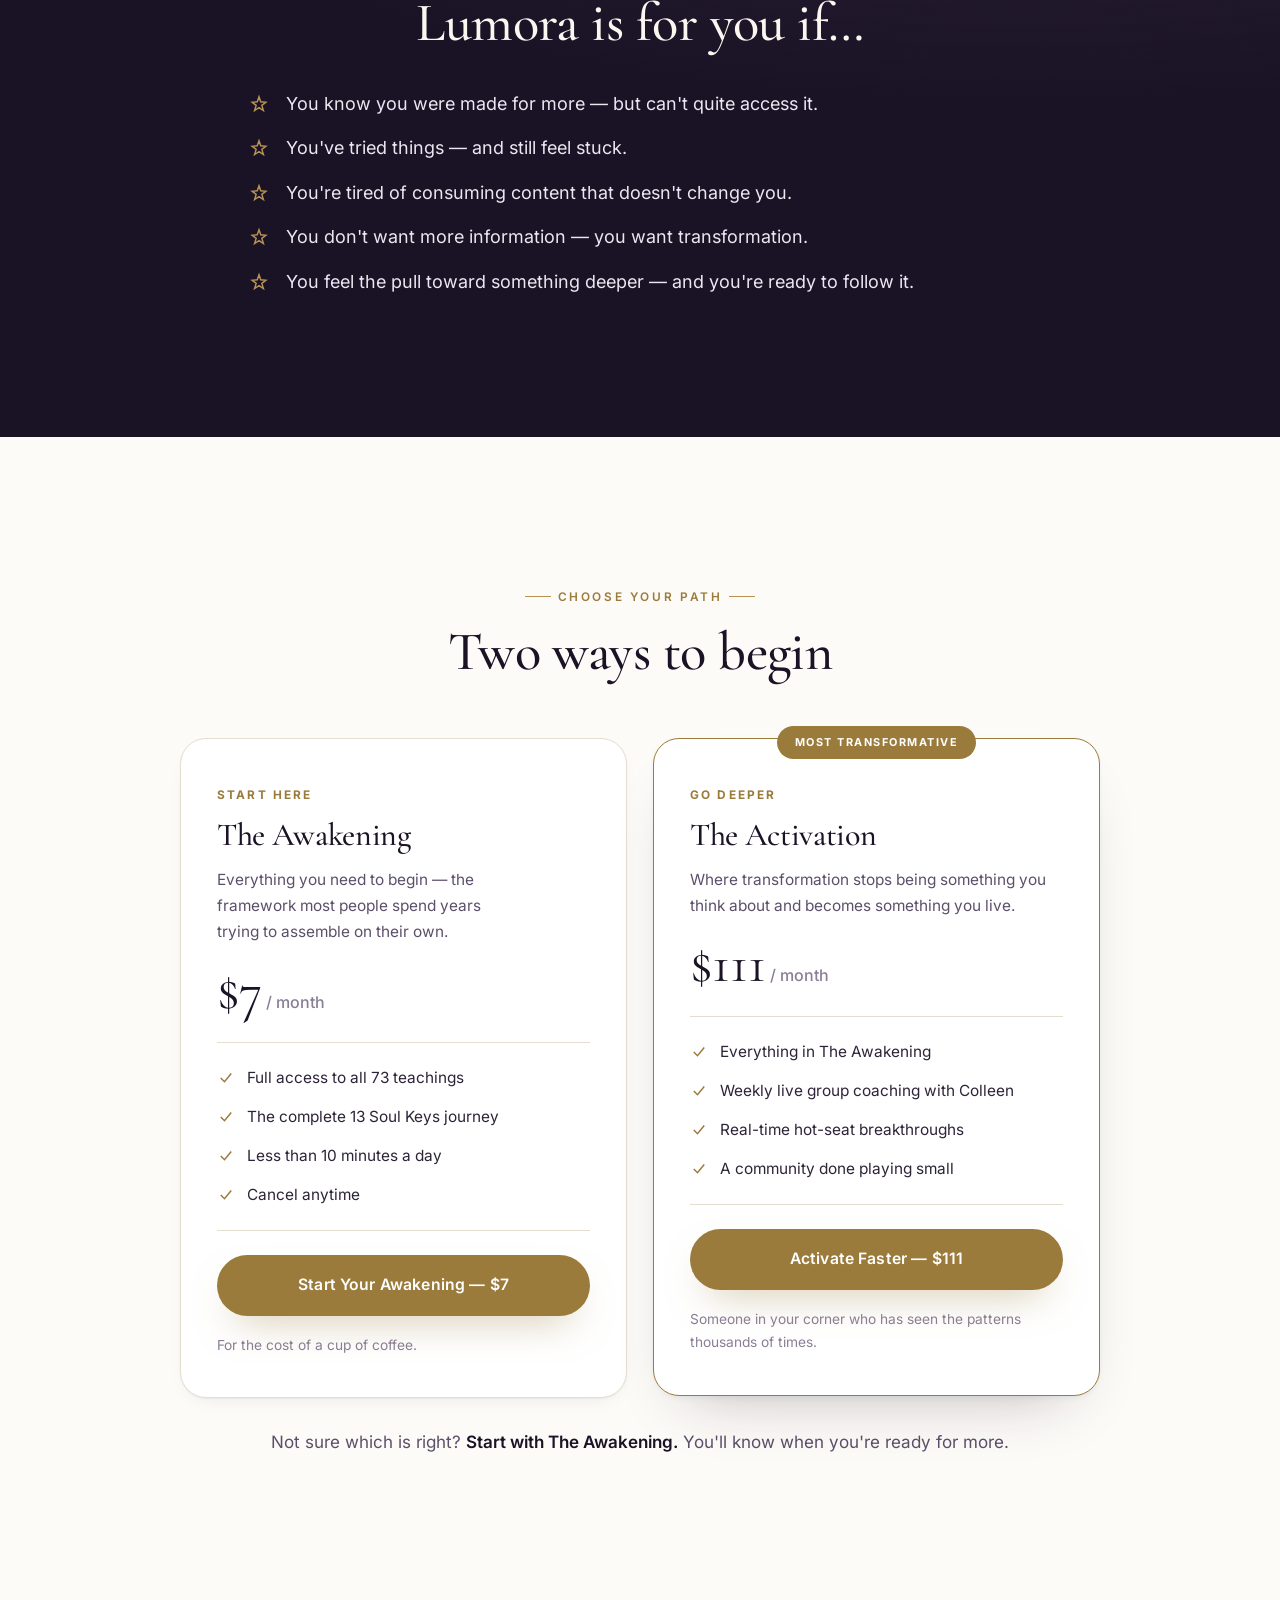
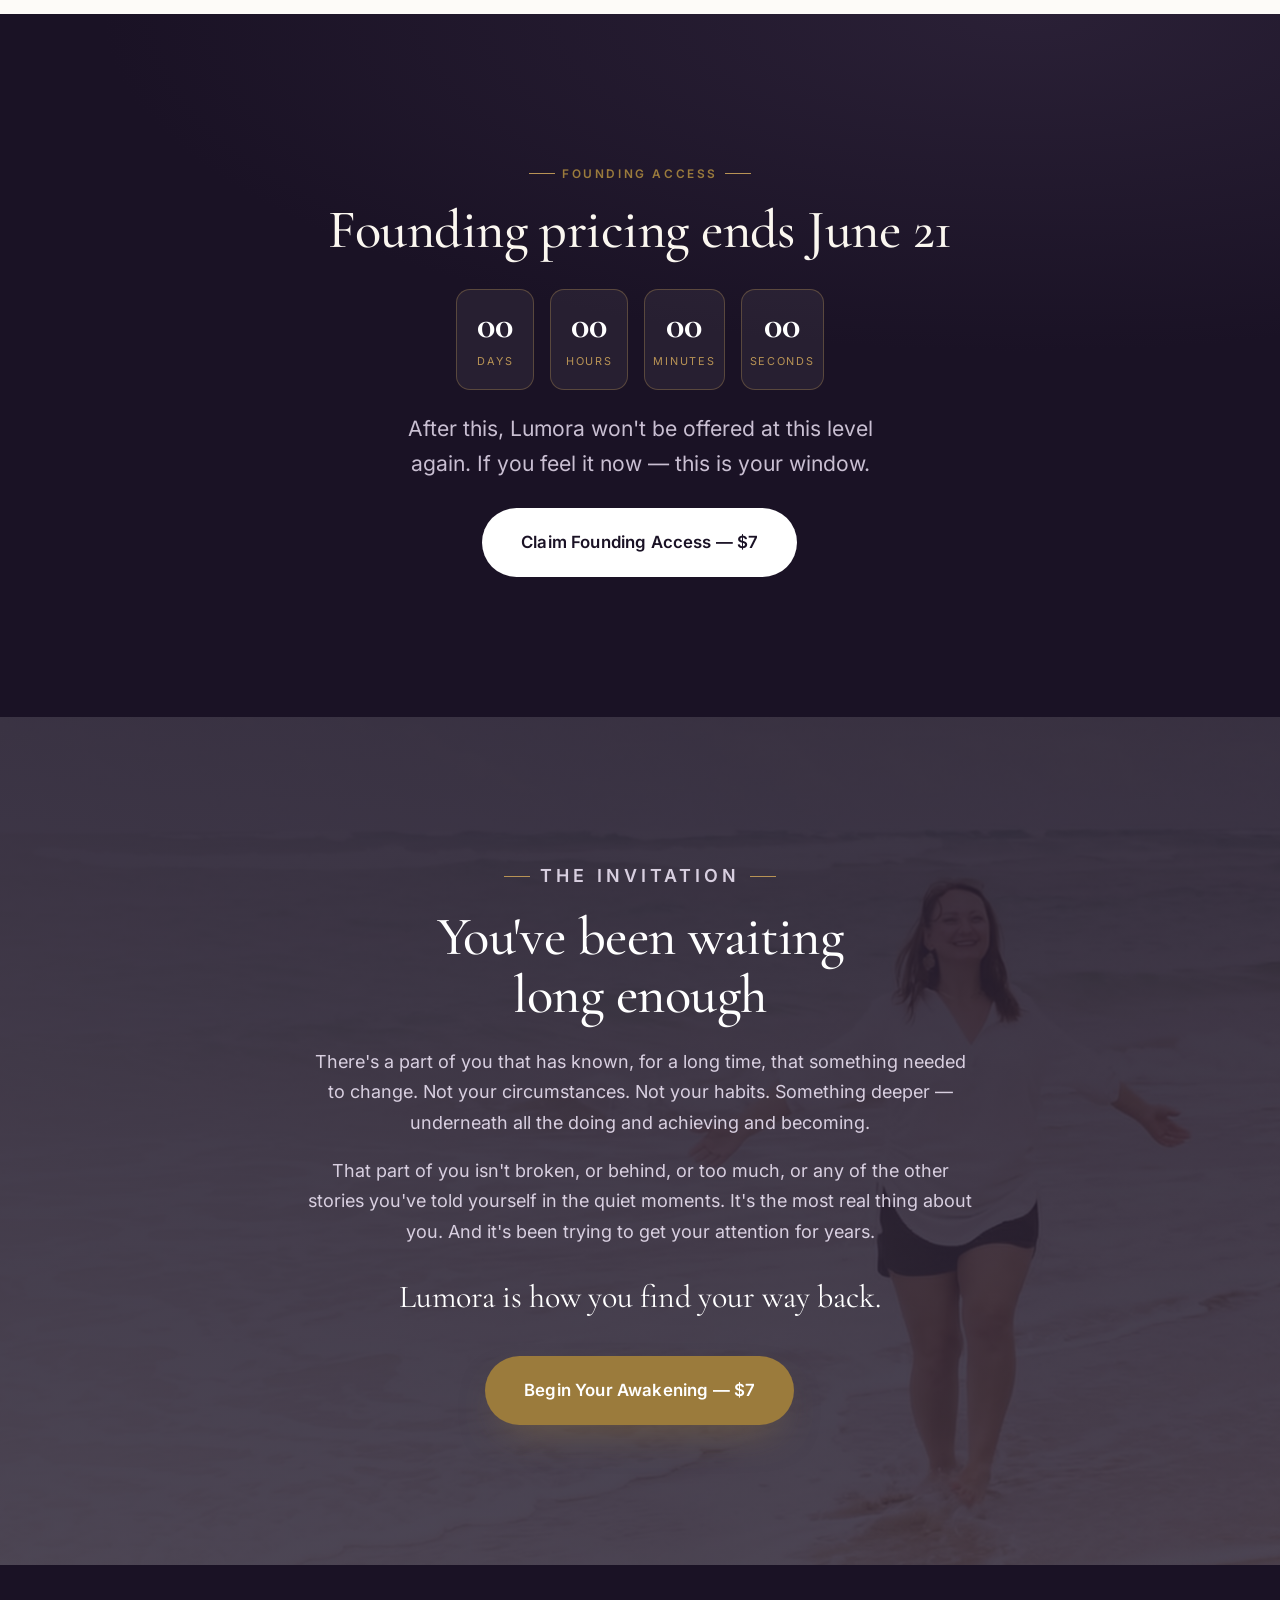
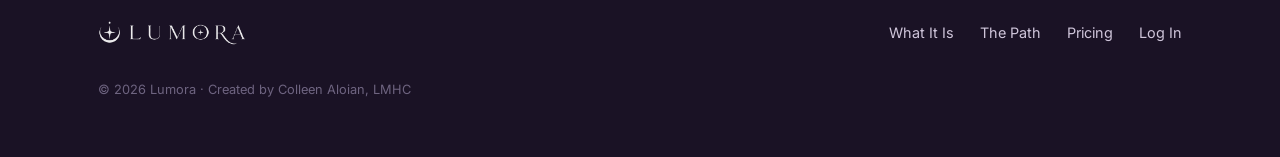
==== commit 76989901: "Fix unnecessary line wraps: widen too-narrow tagline containers Detector found centered serif taglin" ====
--- a/site/index.html
+++ b/site/index.html
@@ -112,7 +112,7 @@
         <p>This isn't something you listen to and forget. It changes how you think, how you feel, and how you move through your life.</p>
       </article>
     </div>
-    <p class="center reveal" style="font-family:var(--serif);font-size:clamp(1.4rem,2.6vw,2rem);color:var(--ink);margin:54px auto 0;max-width:30ch;line-height:1.3">This isn't just content. It's the beginning of your transformation.</p>
+    <p class="center reveal" style="font-family:var(--serif);font-size:clamp(1.4rem,2.6vw,2rem);color:var(--ink);margin:54px auto 0;max-width:840px;line-height:1.3">This isn't just content. It's the beginning of your transformation.</p>
   </div>
 </section>
 
@@ -352,7 +352,7 @@
       </div>
     </div>
 
-    <p class="center reveal" style="font-family:var(--serif);font-style:italic;font-size:clamp(1.4rem,2.6vw,2rem);color:var(--ink);margin:48px auto 0;max-width:28ch">This is not a curriculum. It's a coming home.</p>
+    <p class="center reveal" style="font-family:var(--serif);font-style:italic;font-size:clamp(1.4rem,2.6vw,2rem);color:var(--ink);margin:48px auto 0;max-width:620px">This is not a curriculum. It's a coming home.</p>
   </div>
 </section>
 
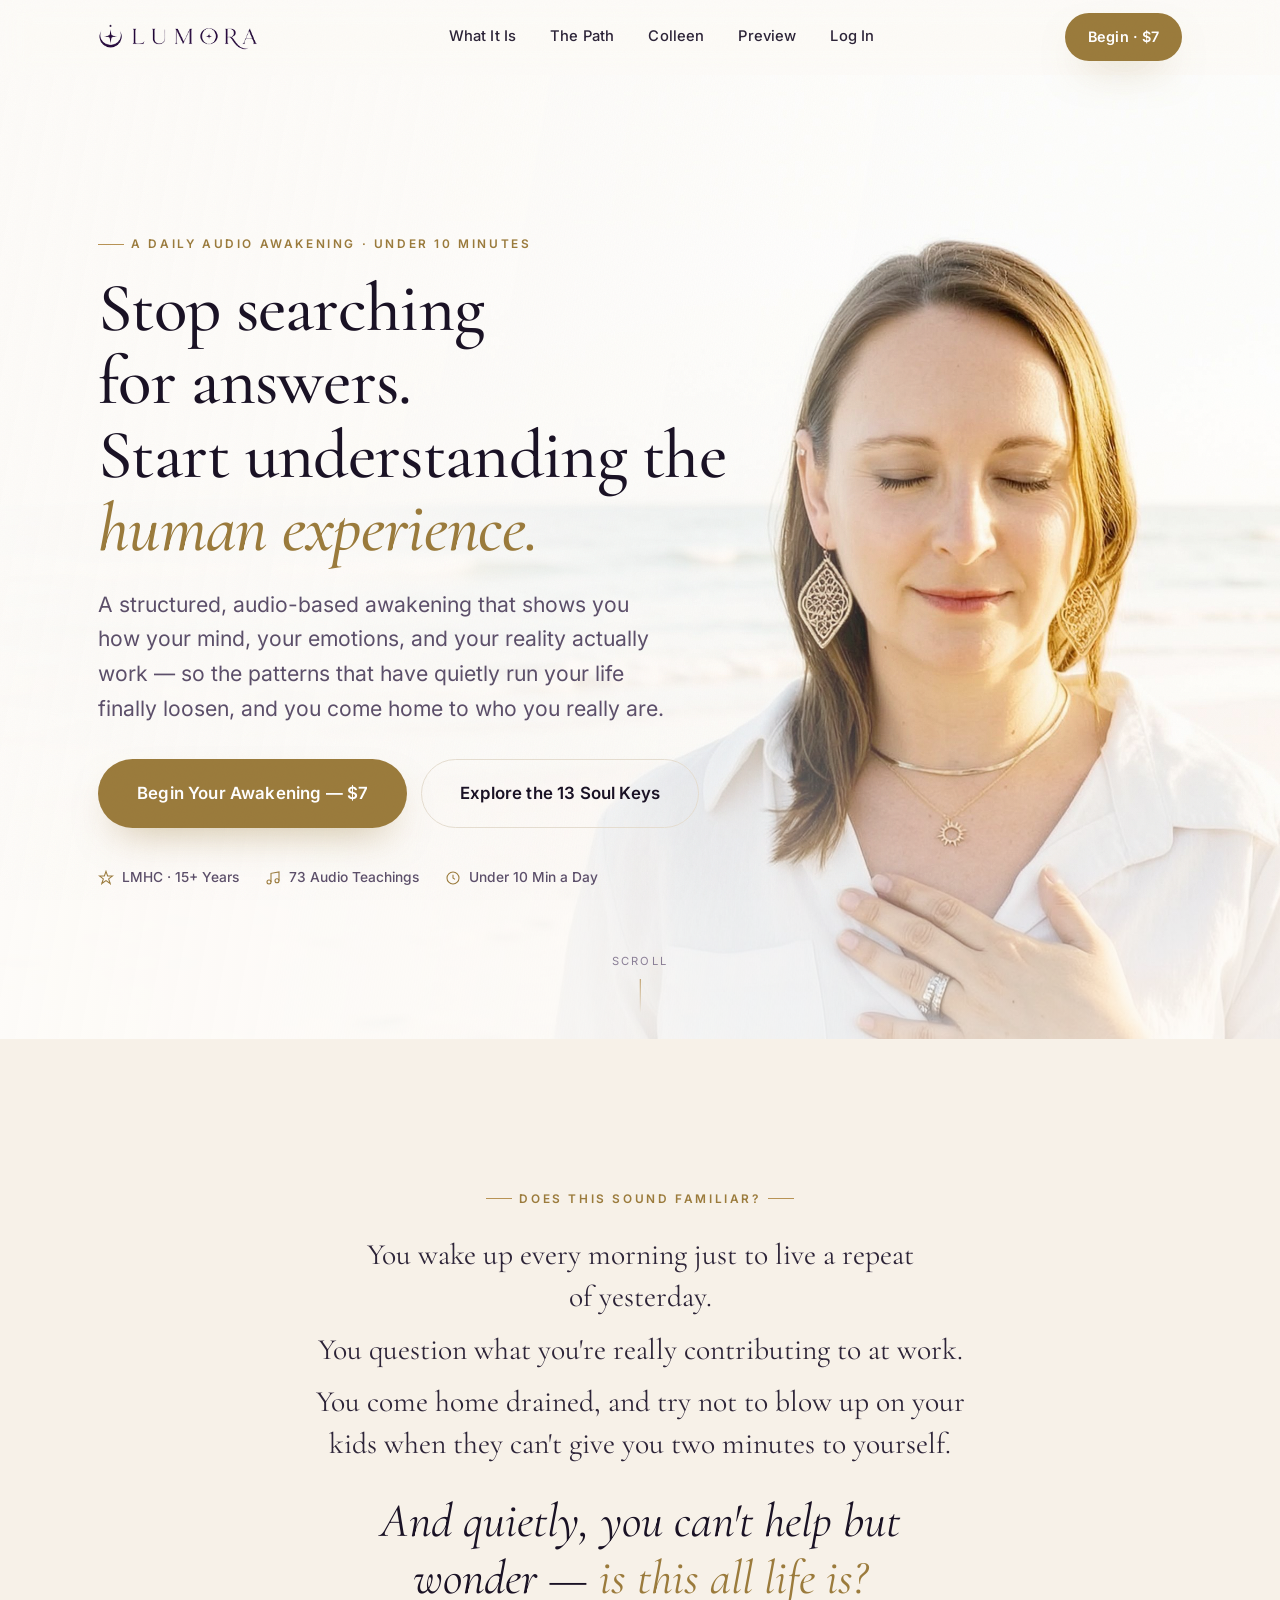
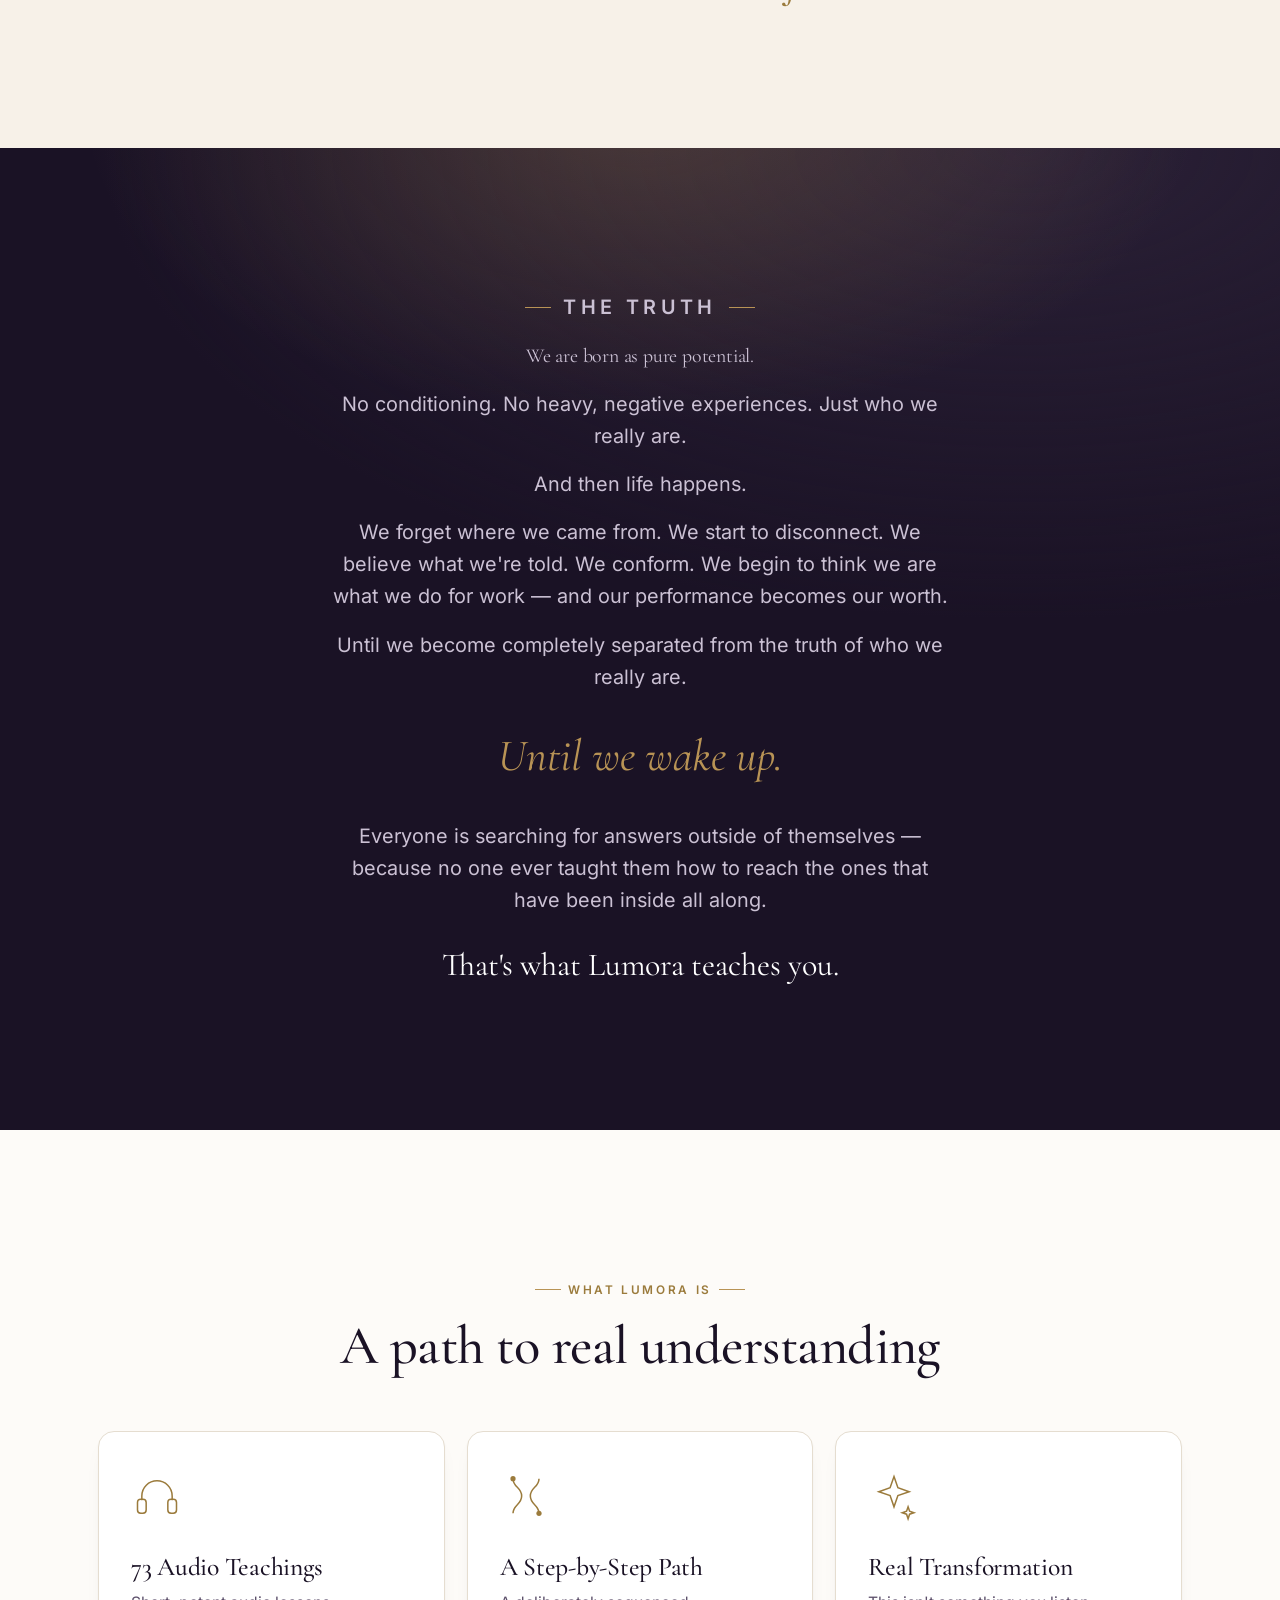
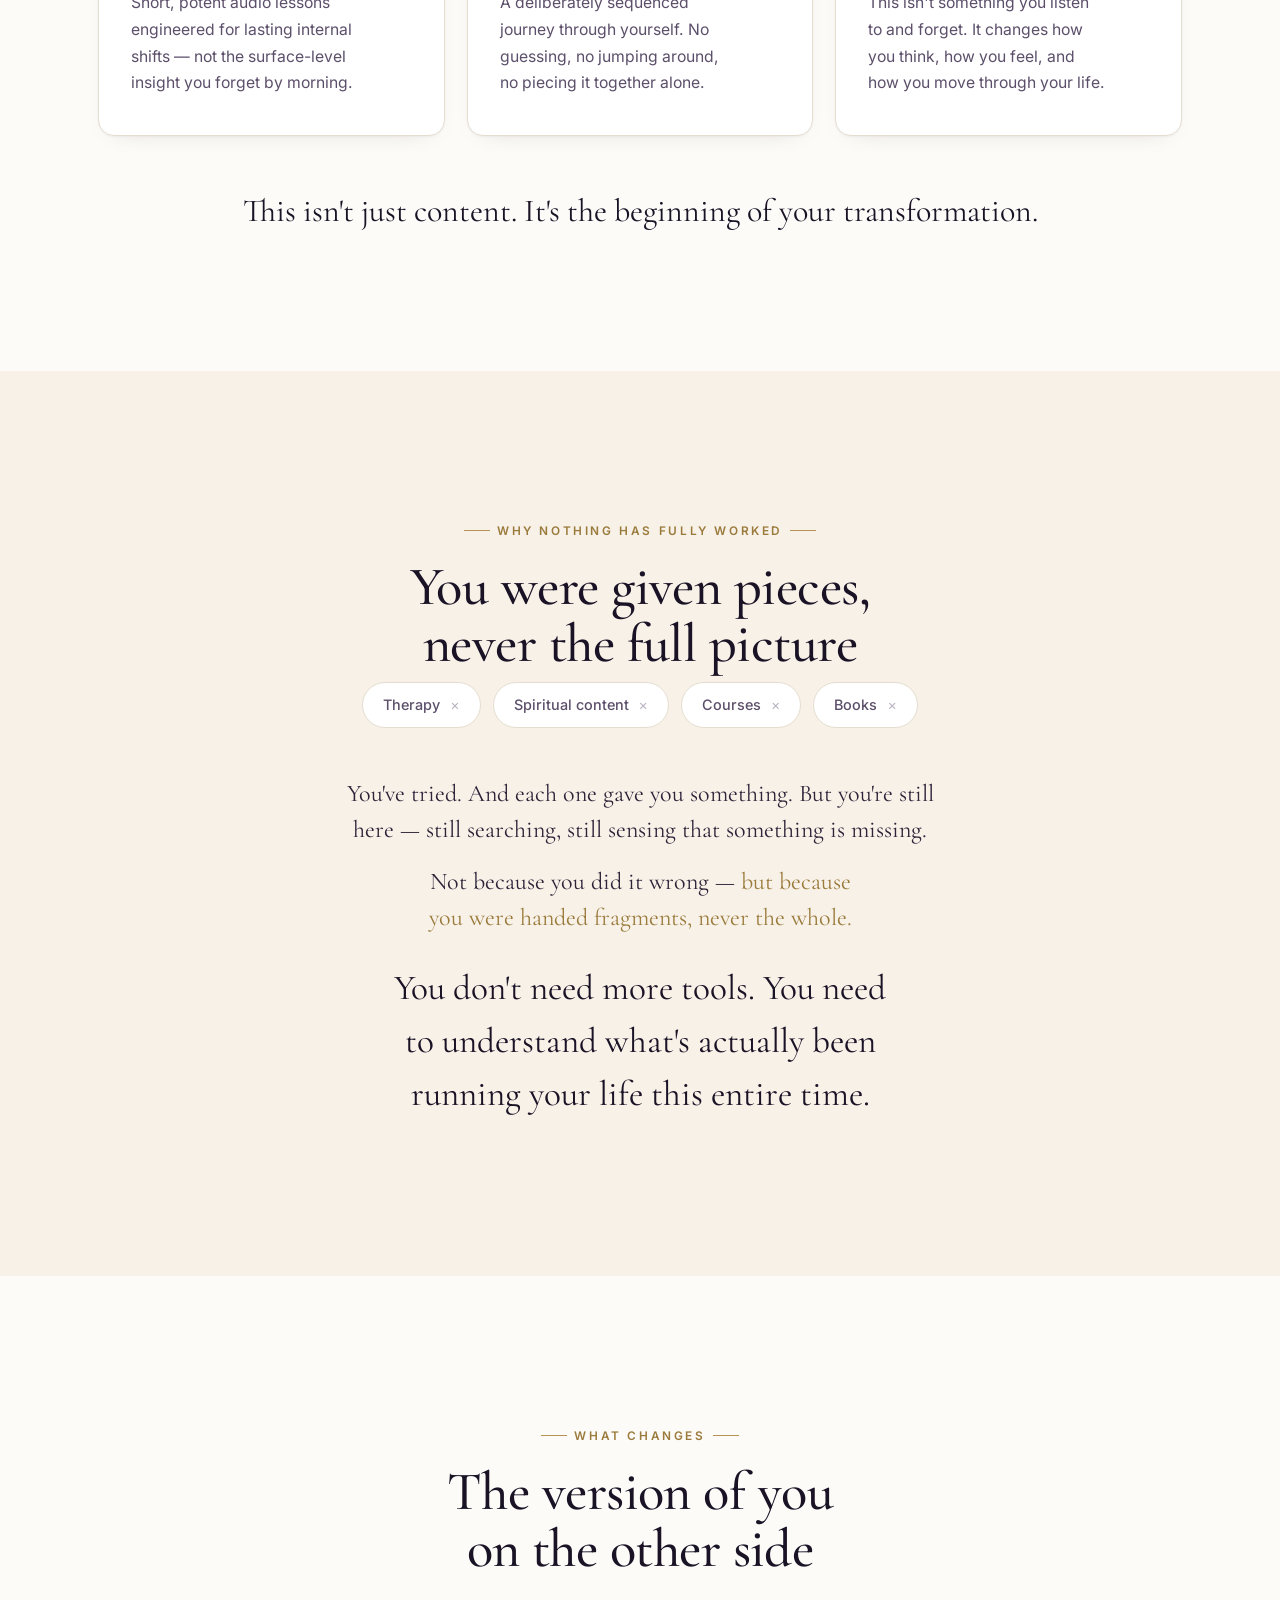
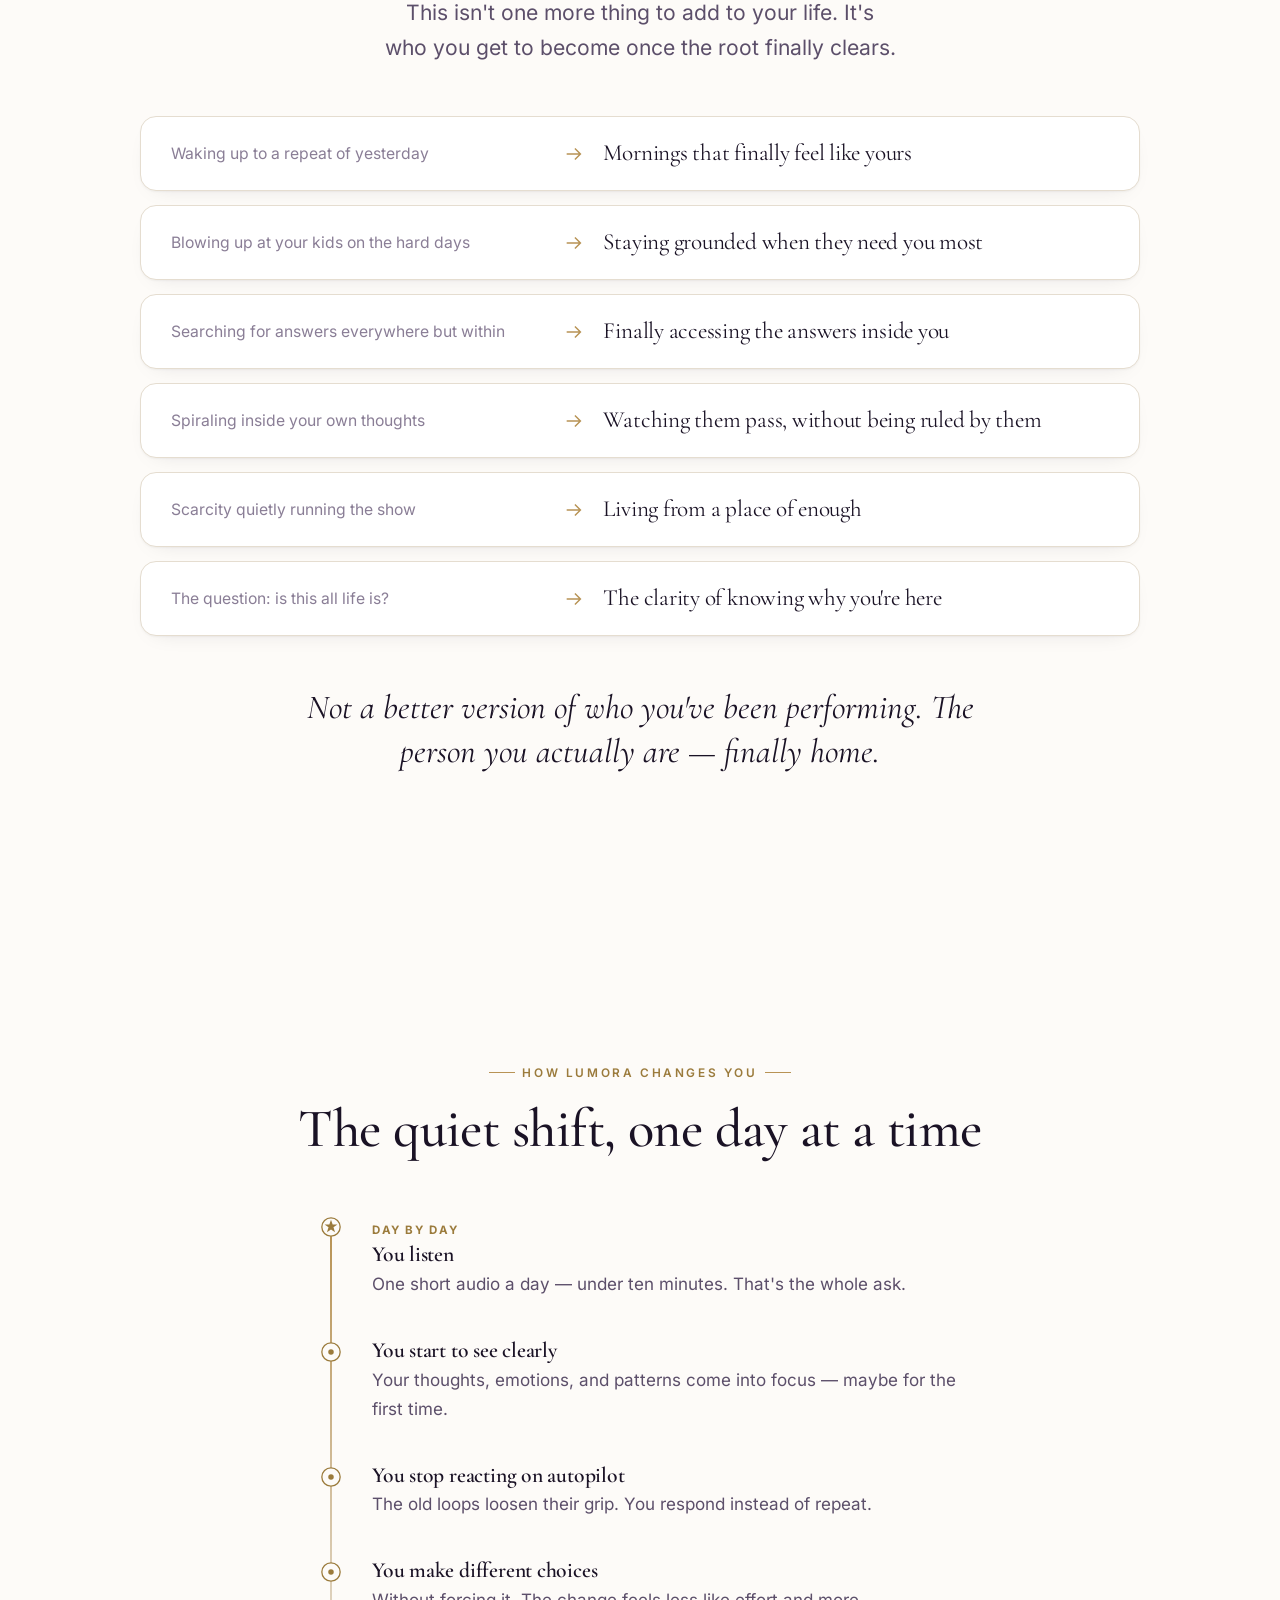
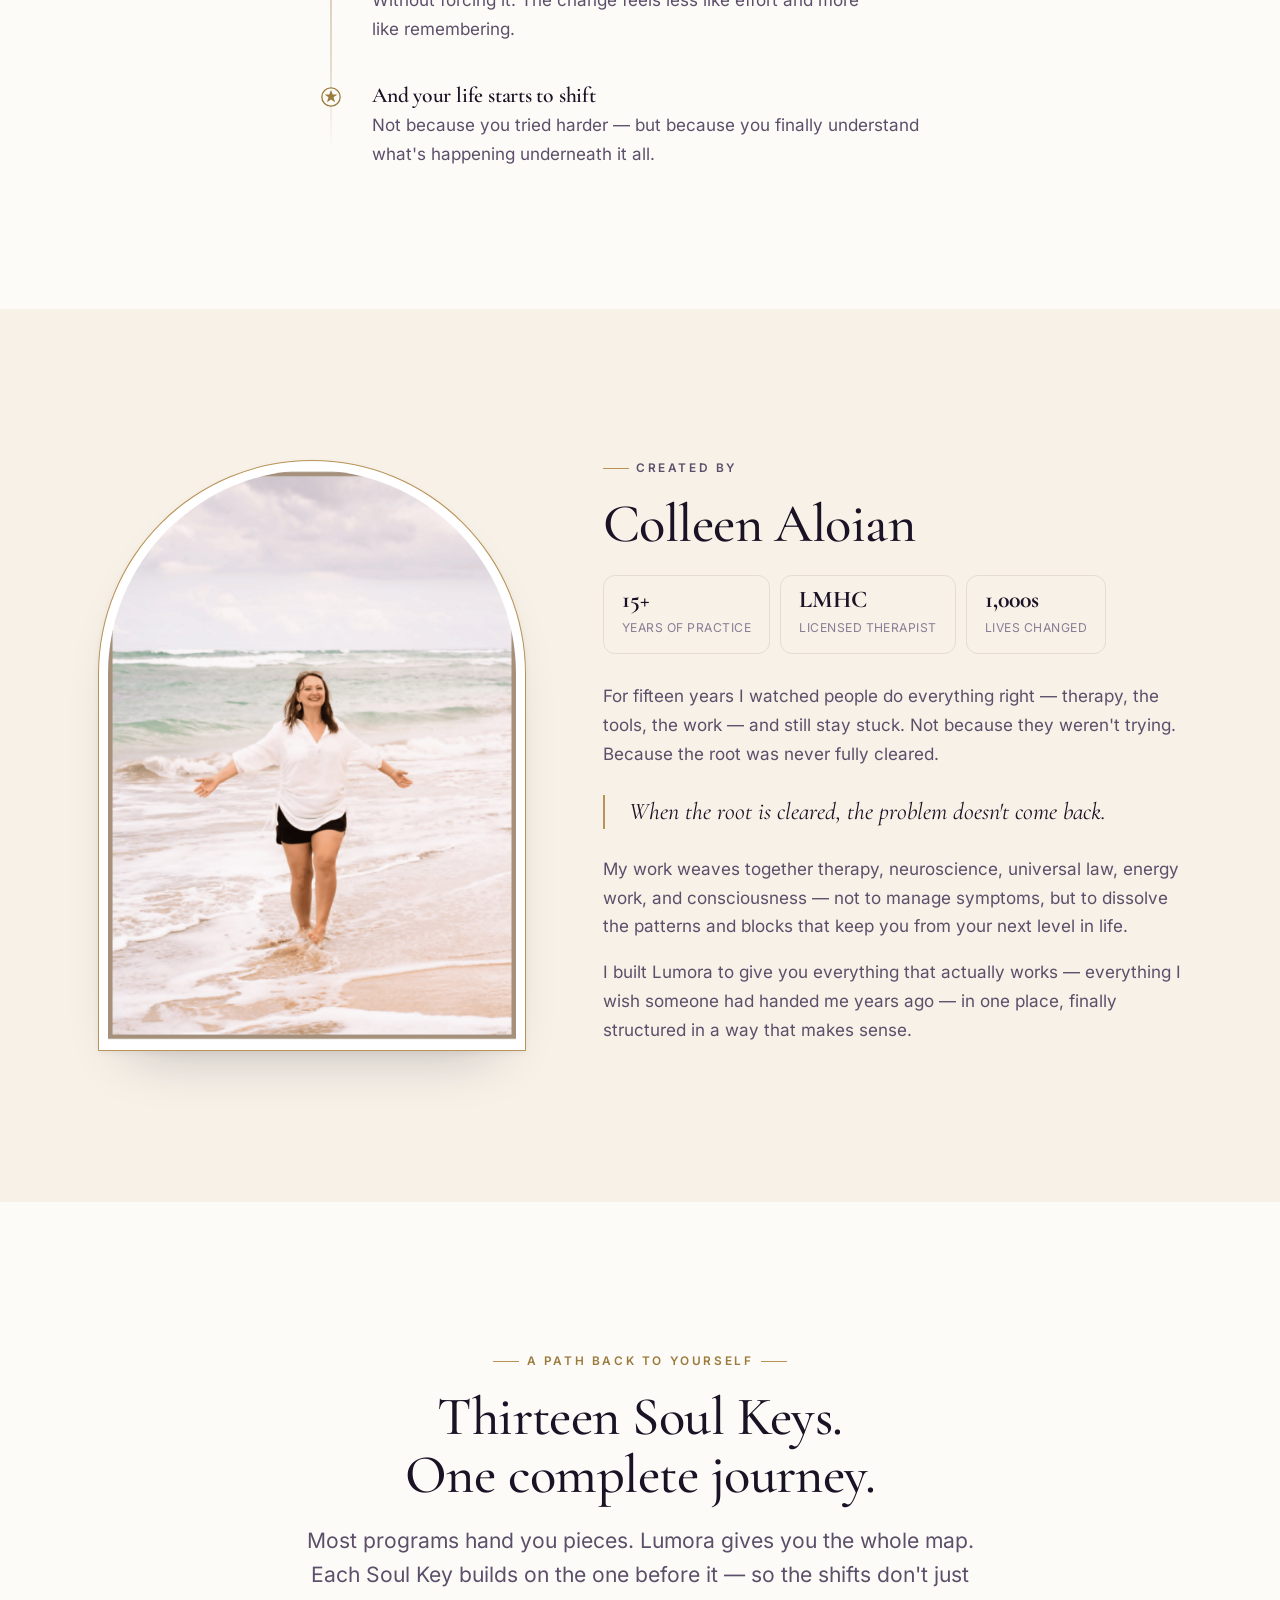
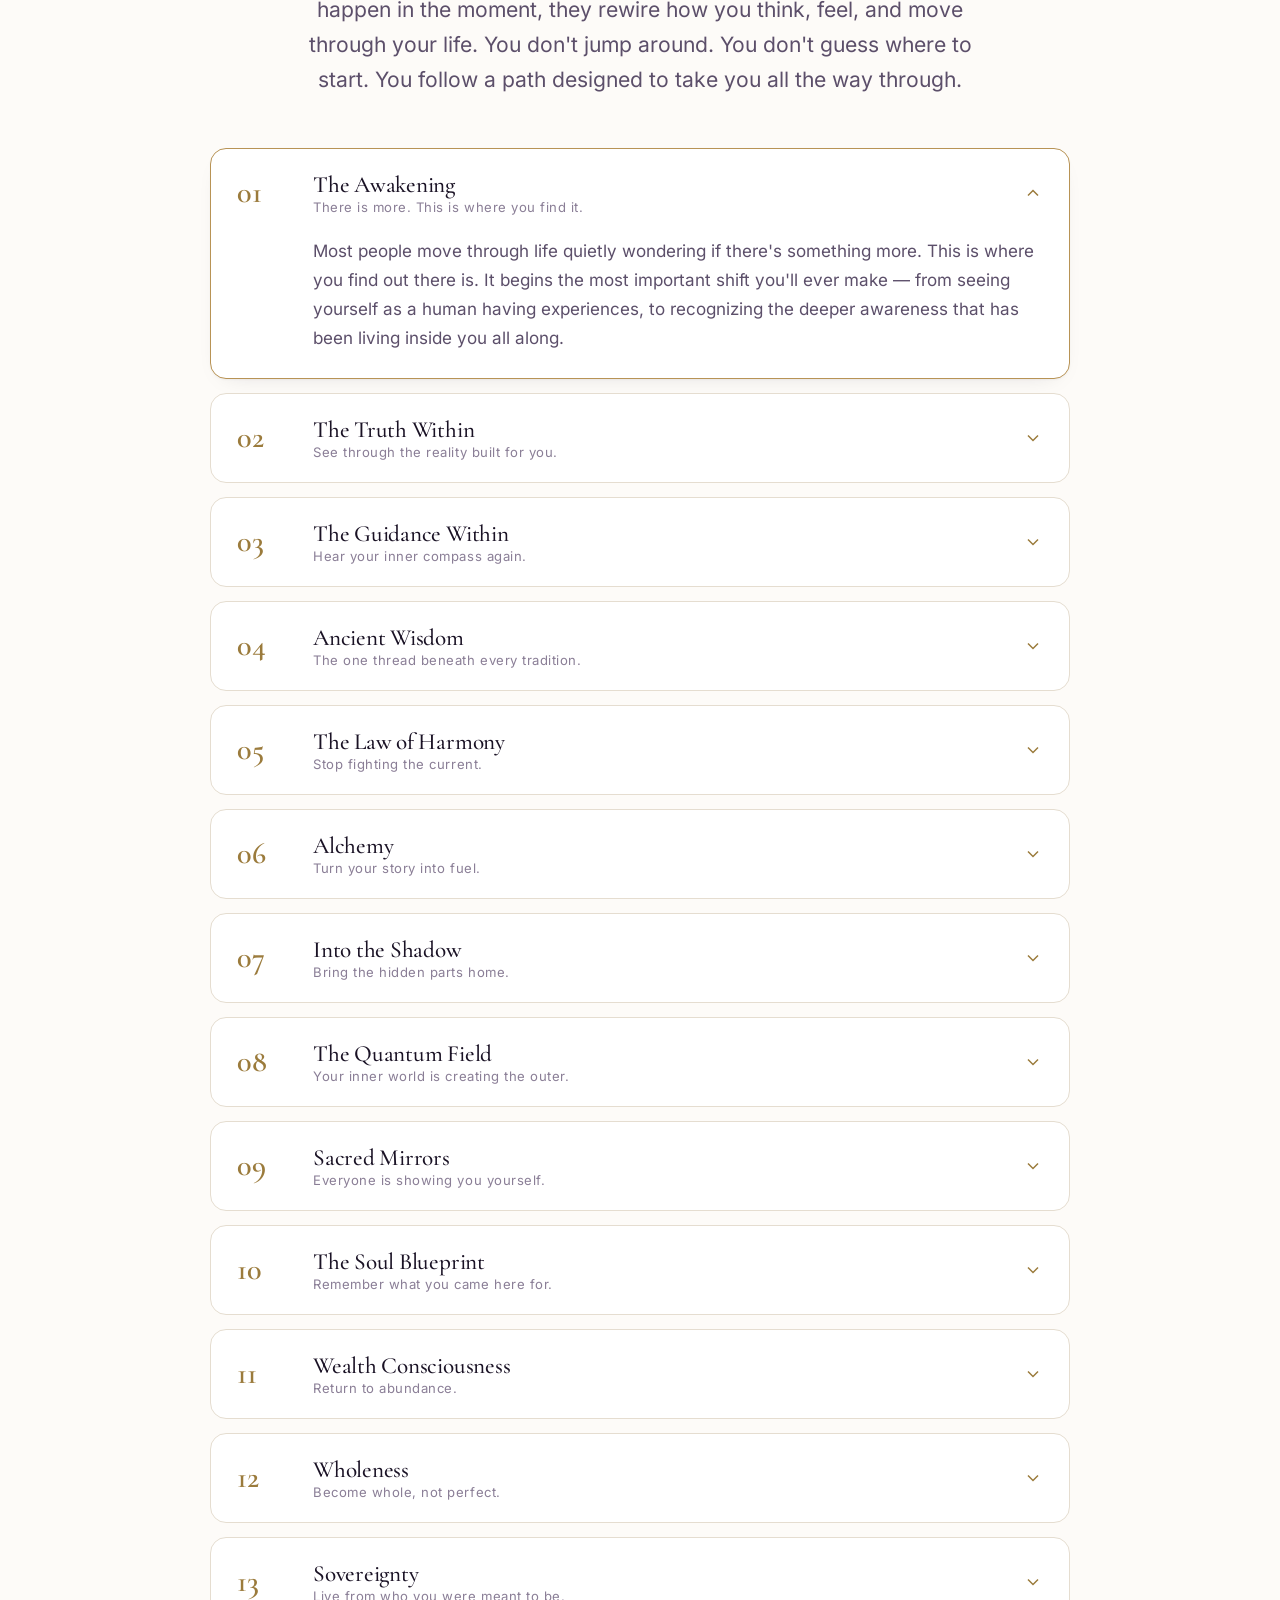
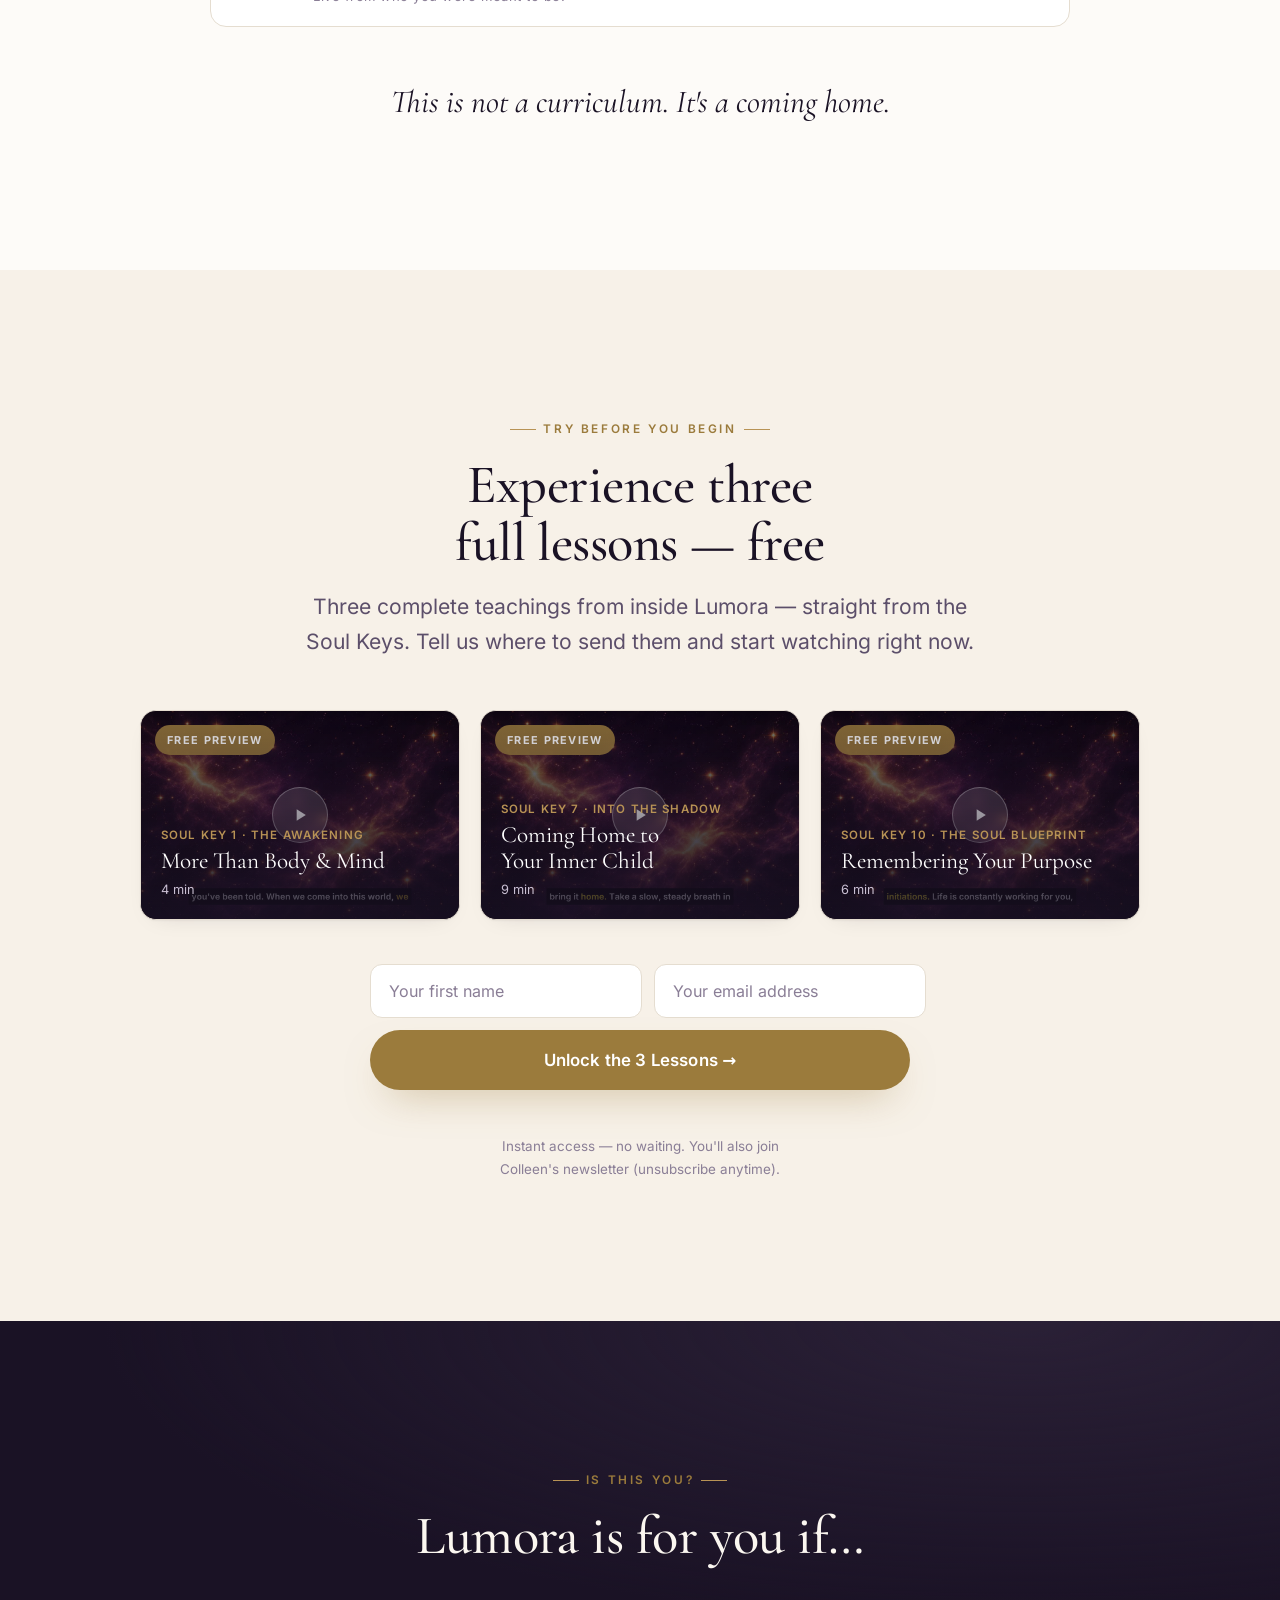
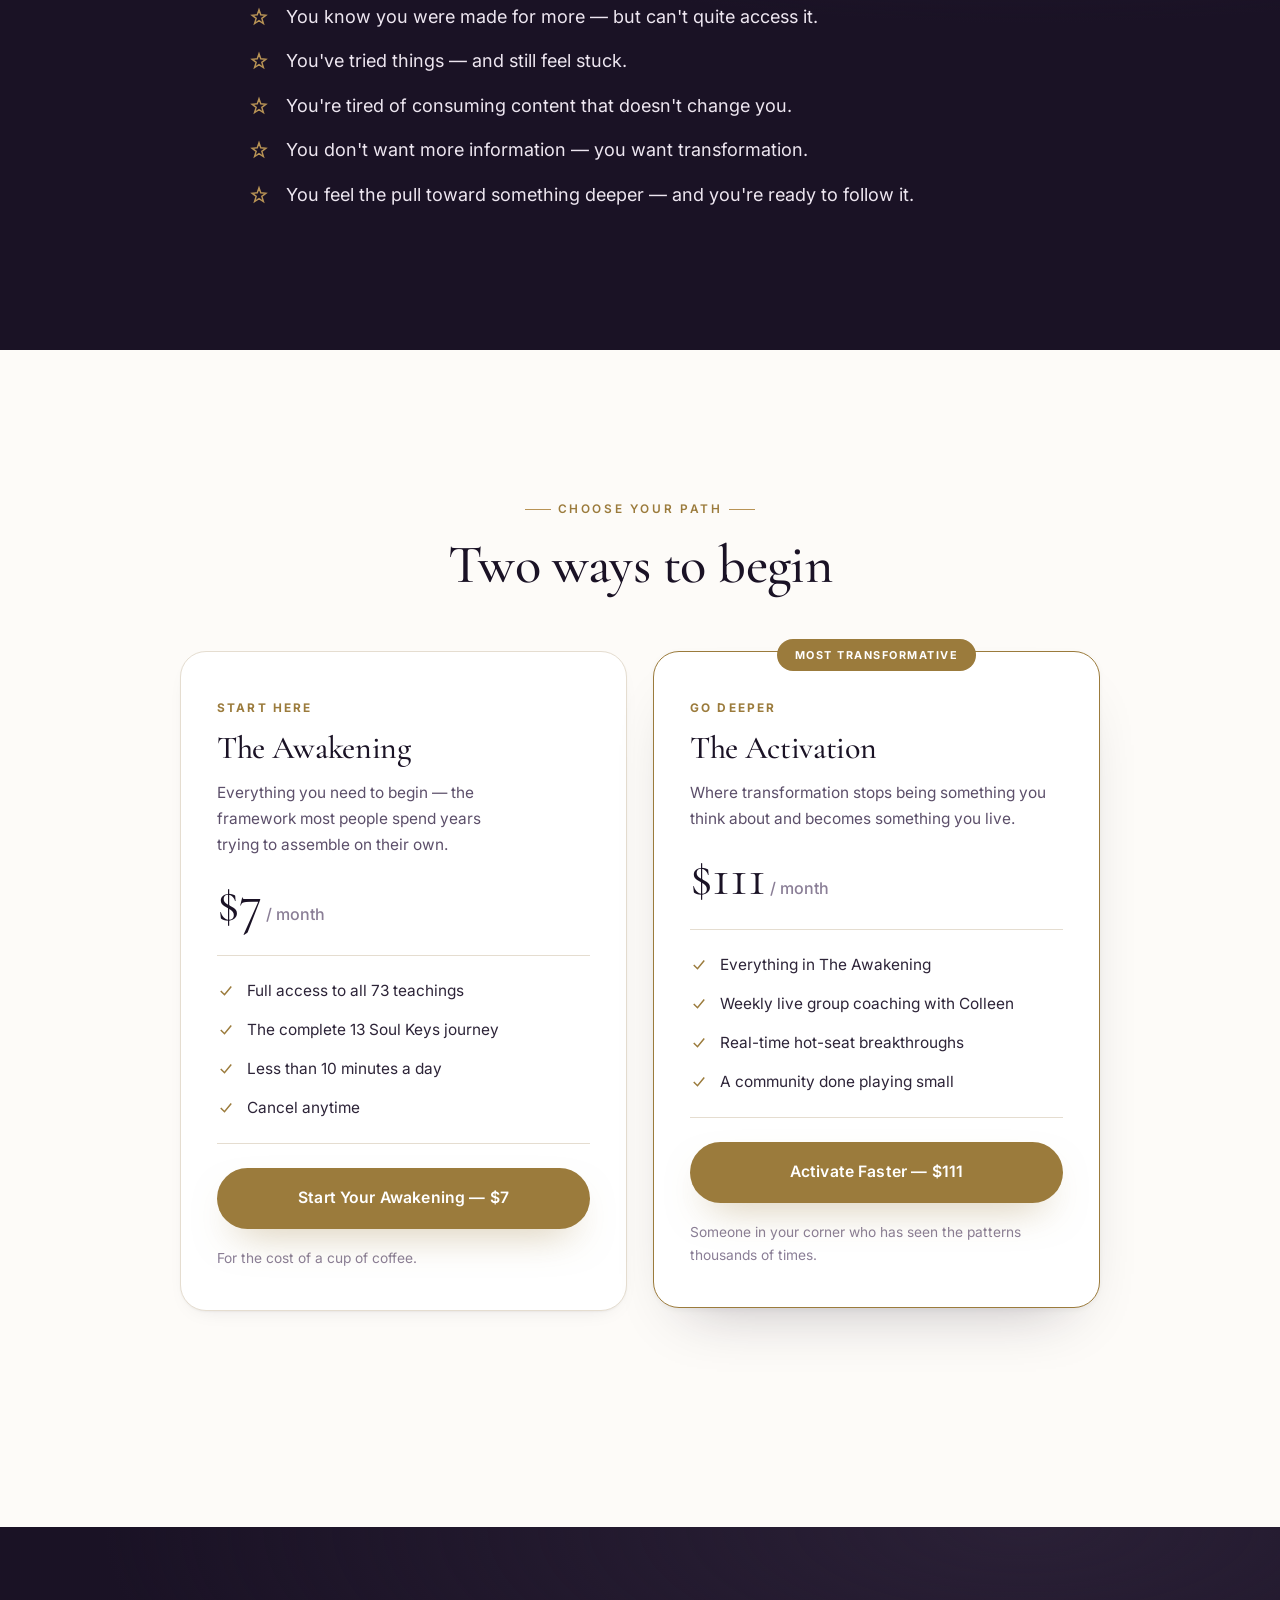
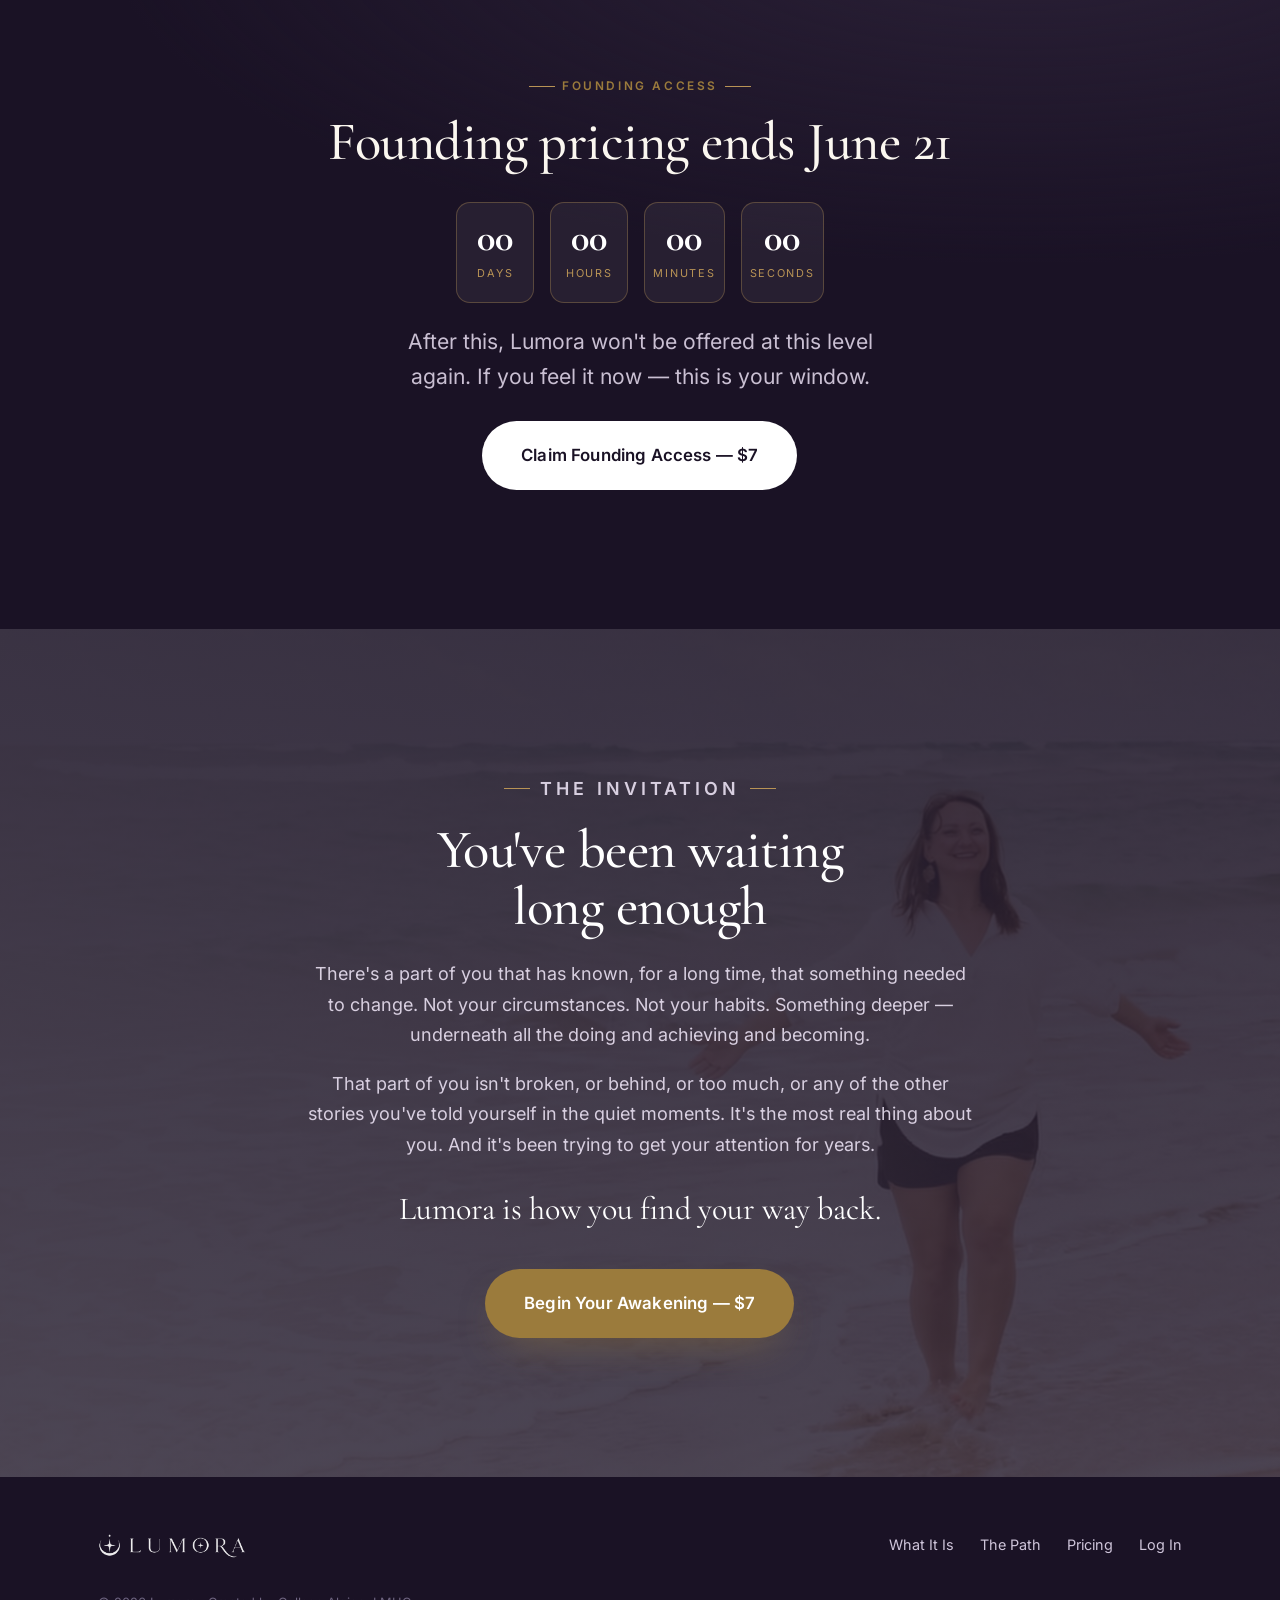
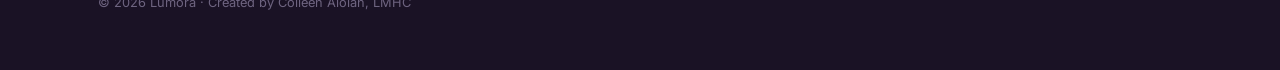
==== commit 1ddb5470: "Fix cramped statement: widen 'Not a better version...' 24ch -> 720px Was crammed into a 353px column" ====
--- a/site/index.html
+++ b/site/index.html
@@ -174,7 +174,7 @@
         <span class="shift__to">The clarity of knowing why you're here</span>
       </div>
     </div>
-    <p class="center reveal" style="font-family:var(--serif);font-style:italic;font-size:clamp(1.4rem,2.8vw,2.1rem);color:var(--ink);margin:50px auto 0;max-width:24ch;line-height:1.3">Not a better version of who you've been performing. The person you actually are — finally home.</p>
+    <p class="center reveal" style="font-family:var(--serif);font-style:italic;font-size:clamp(1.4rem,2.8vw,2.1rem);color:var(--ink);margin:50px auto 0;max-width:720px;line-height:1.3">Not a better version of who you've been performing. The person you actually are — finally home.</p>
   </div>
 </section>
 
